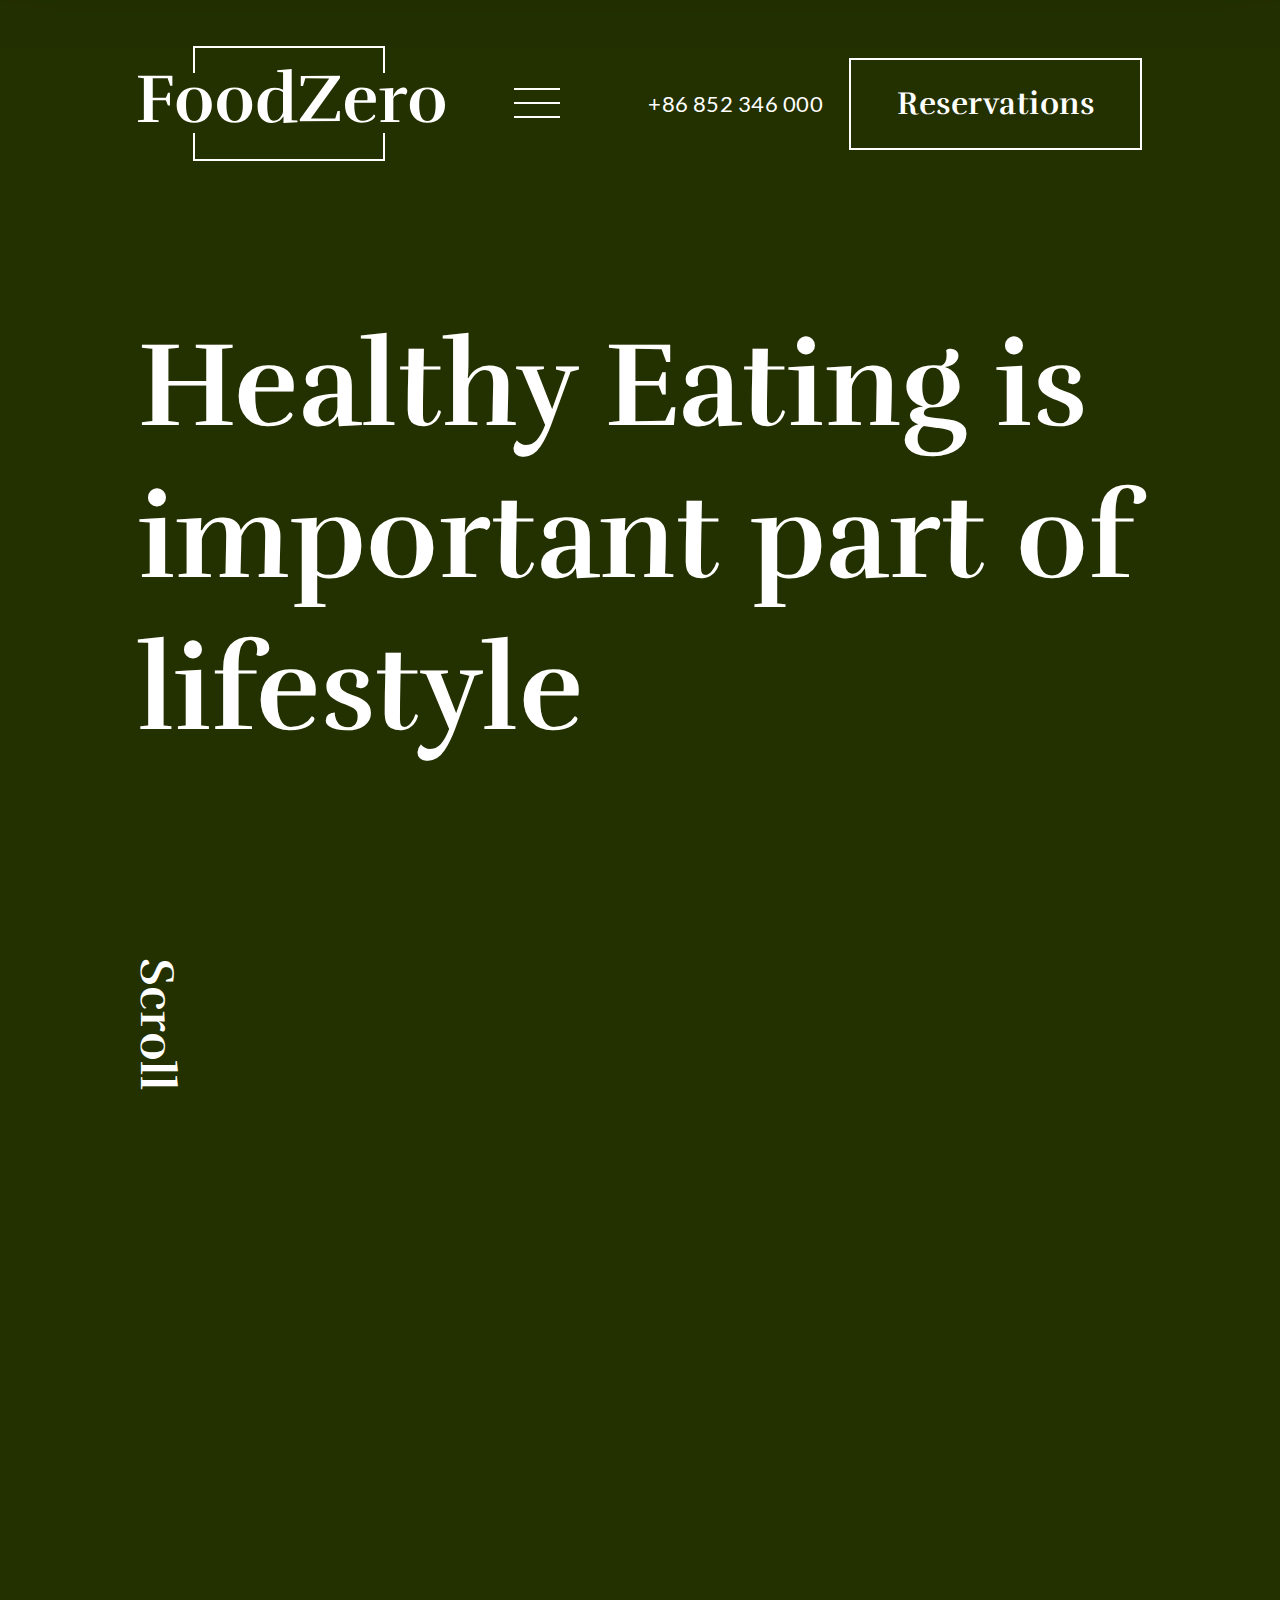
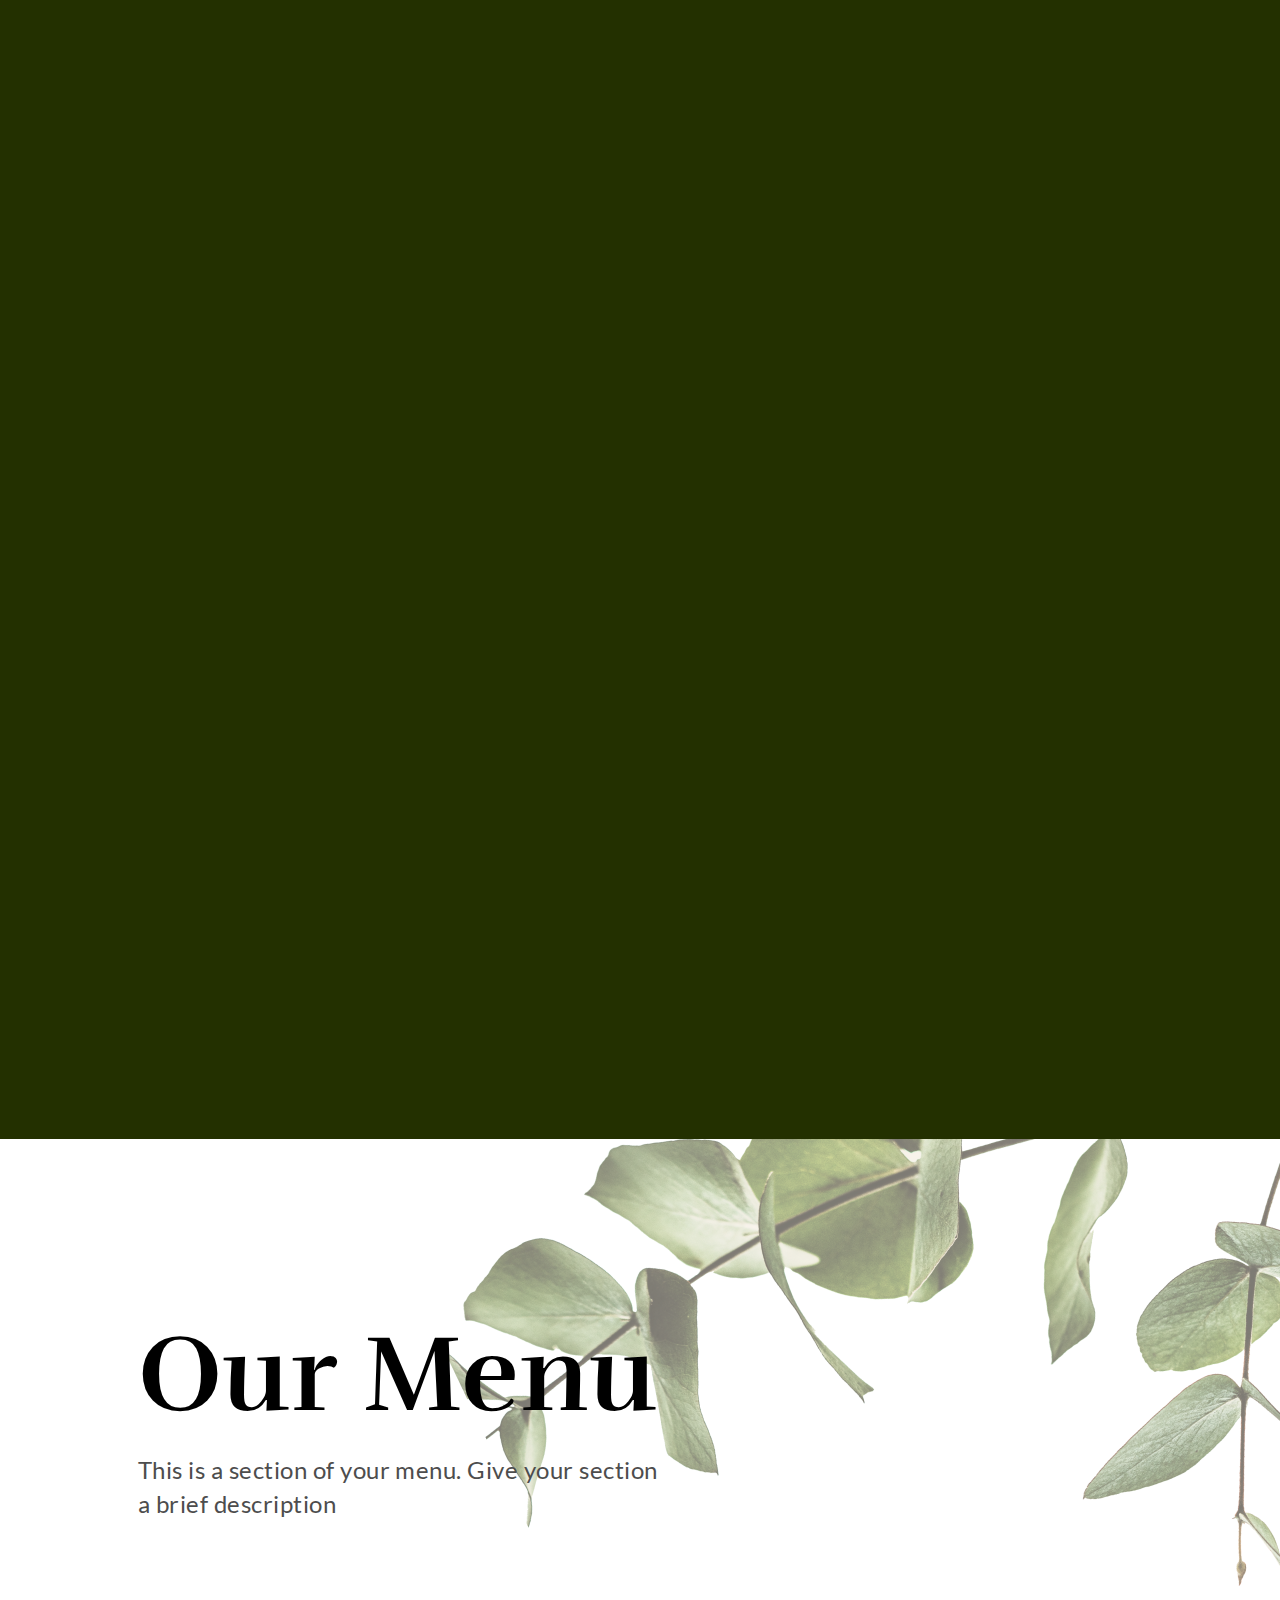
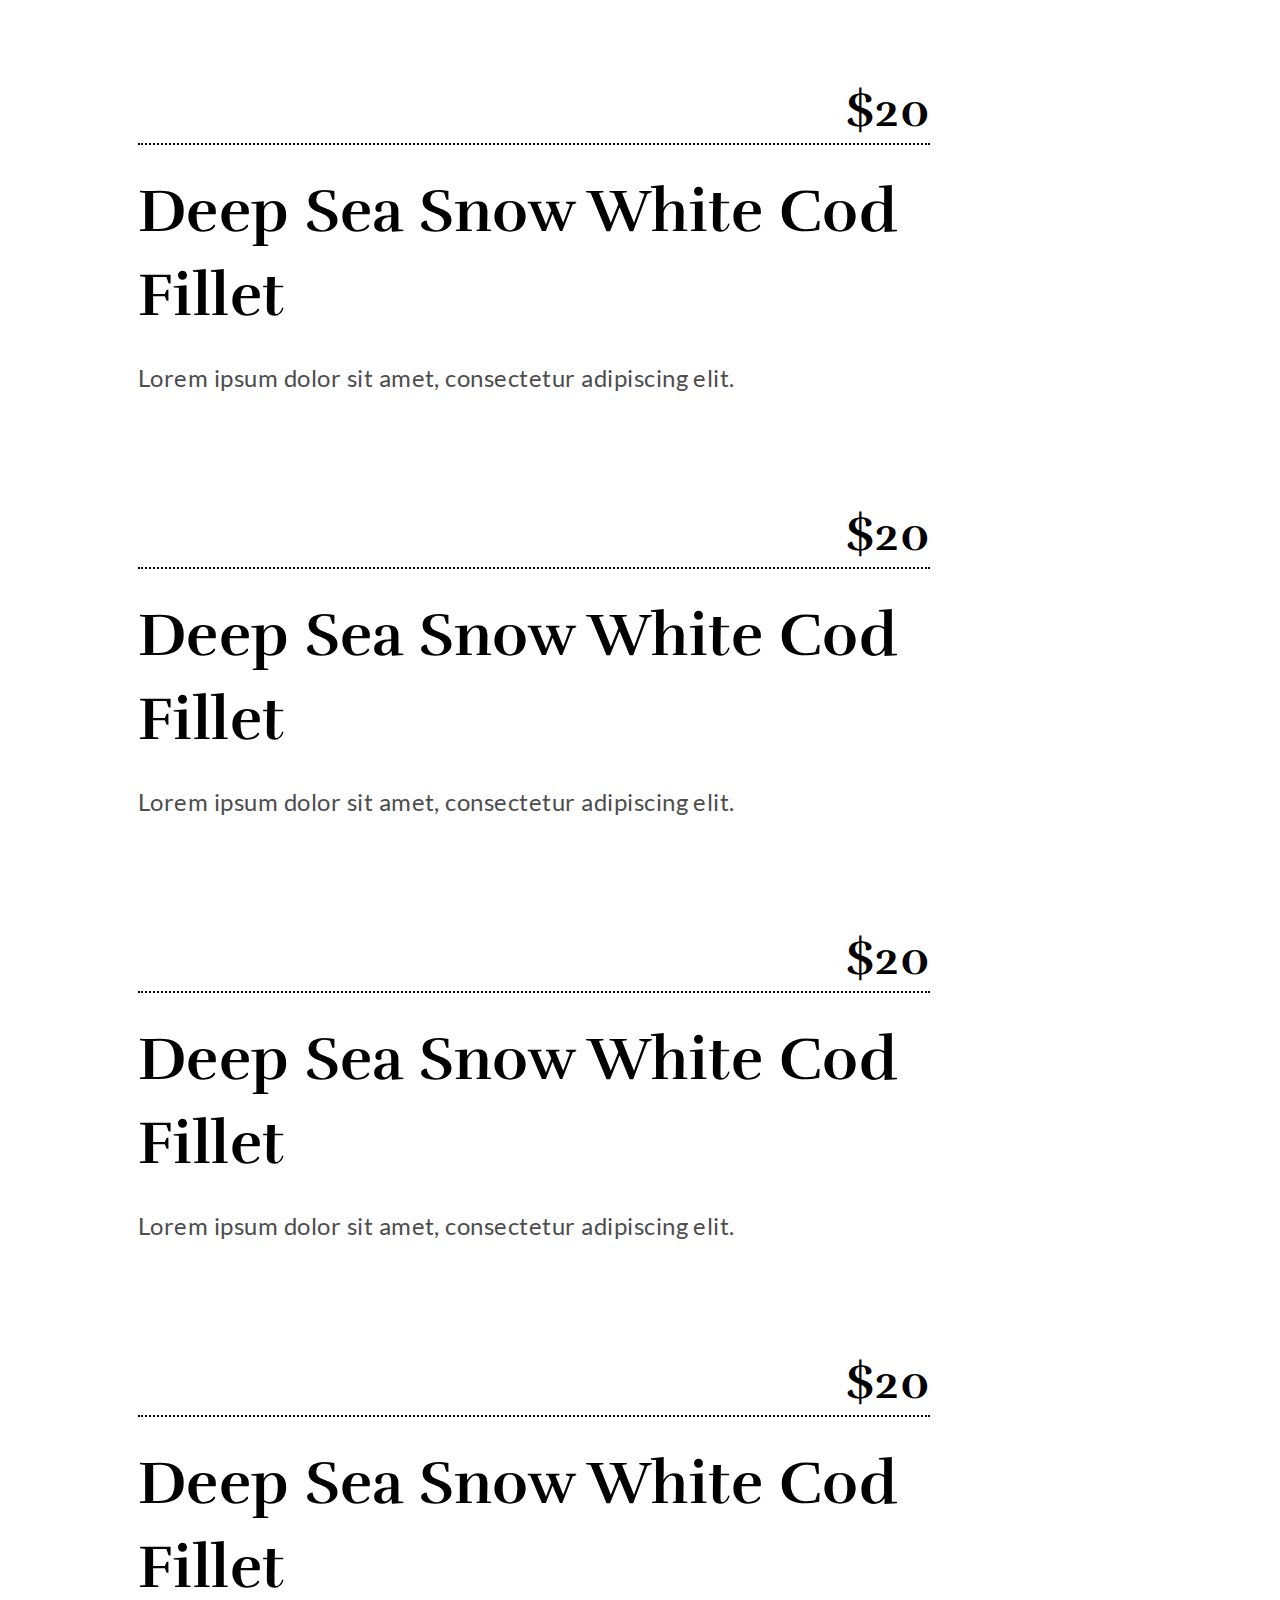
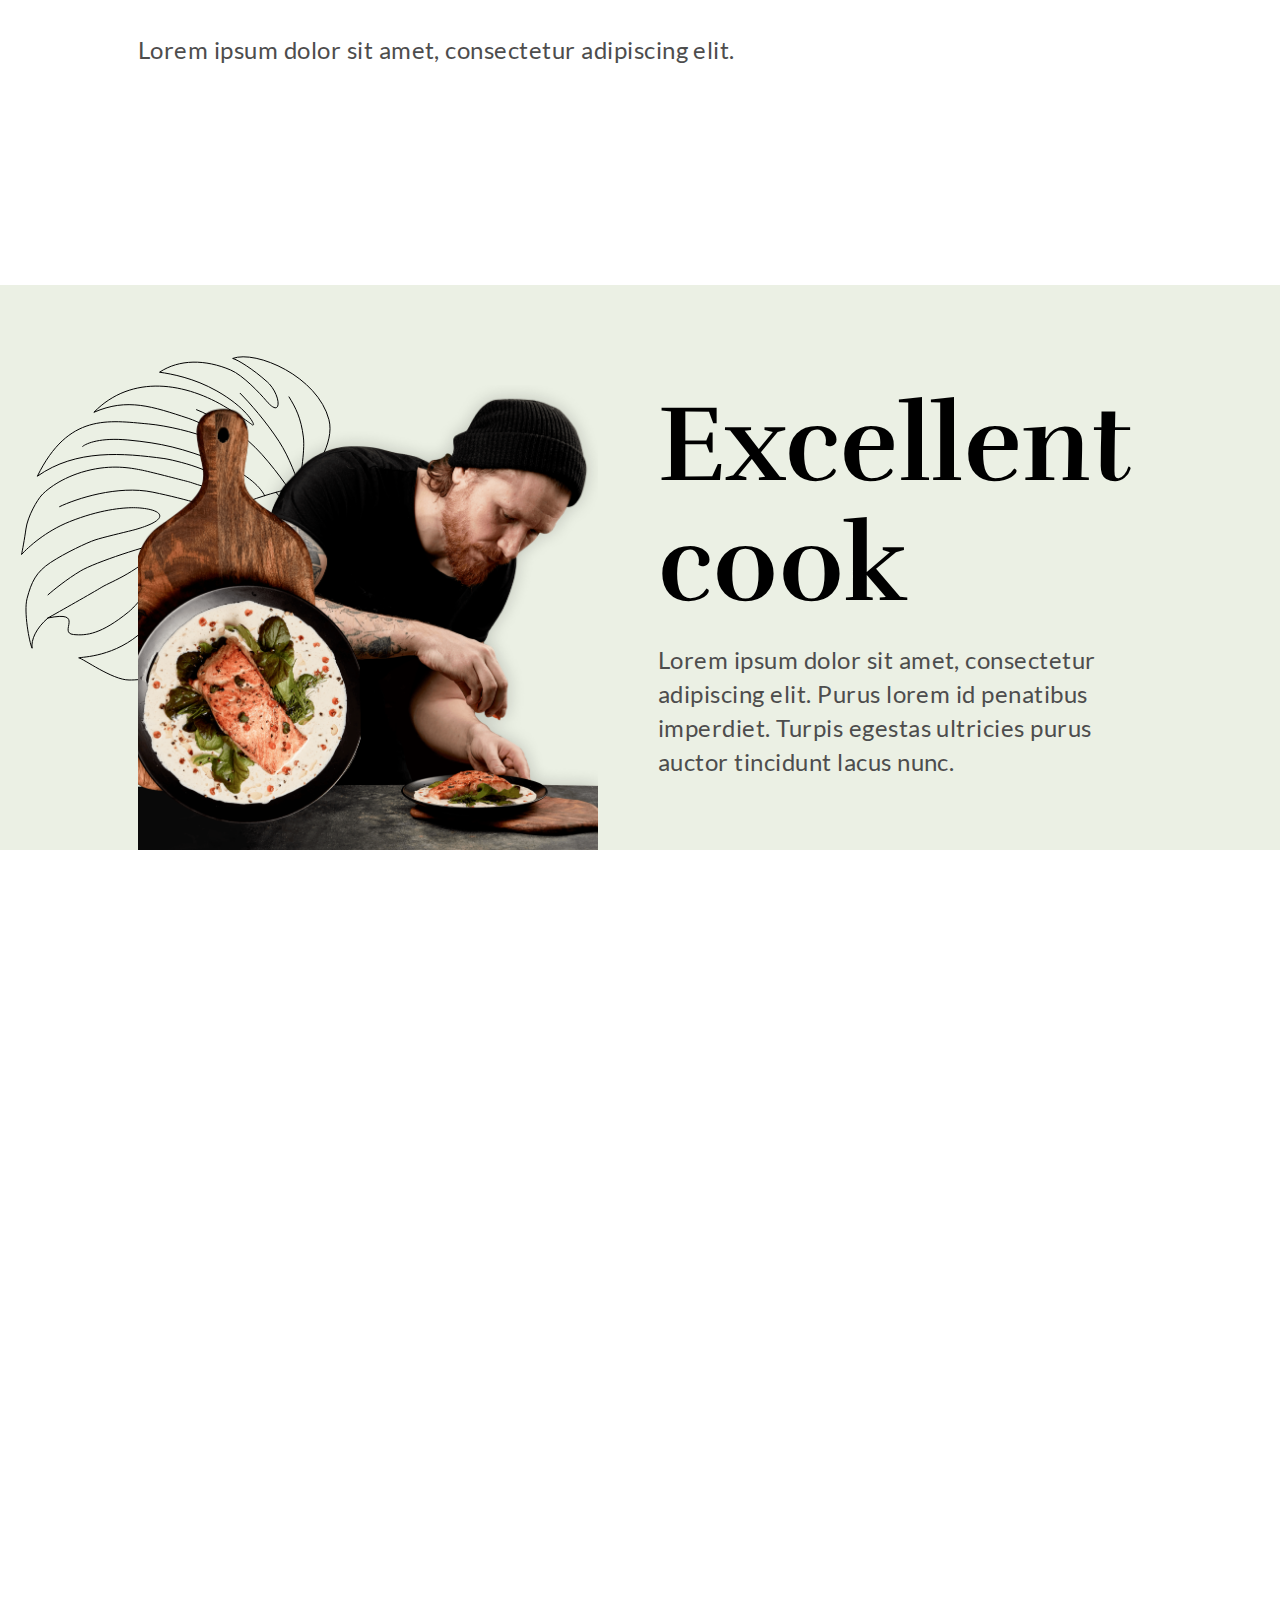
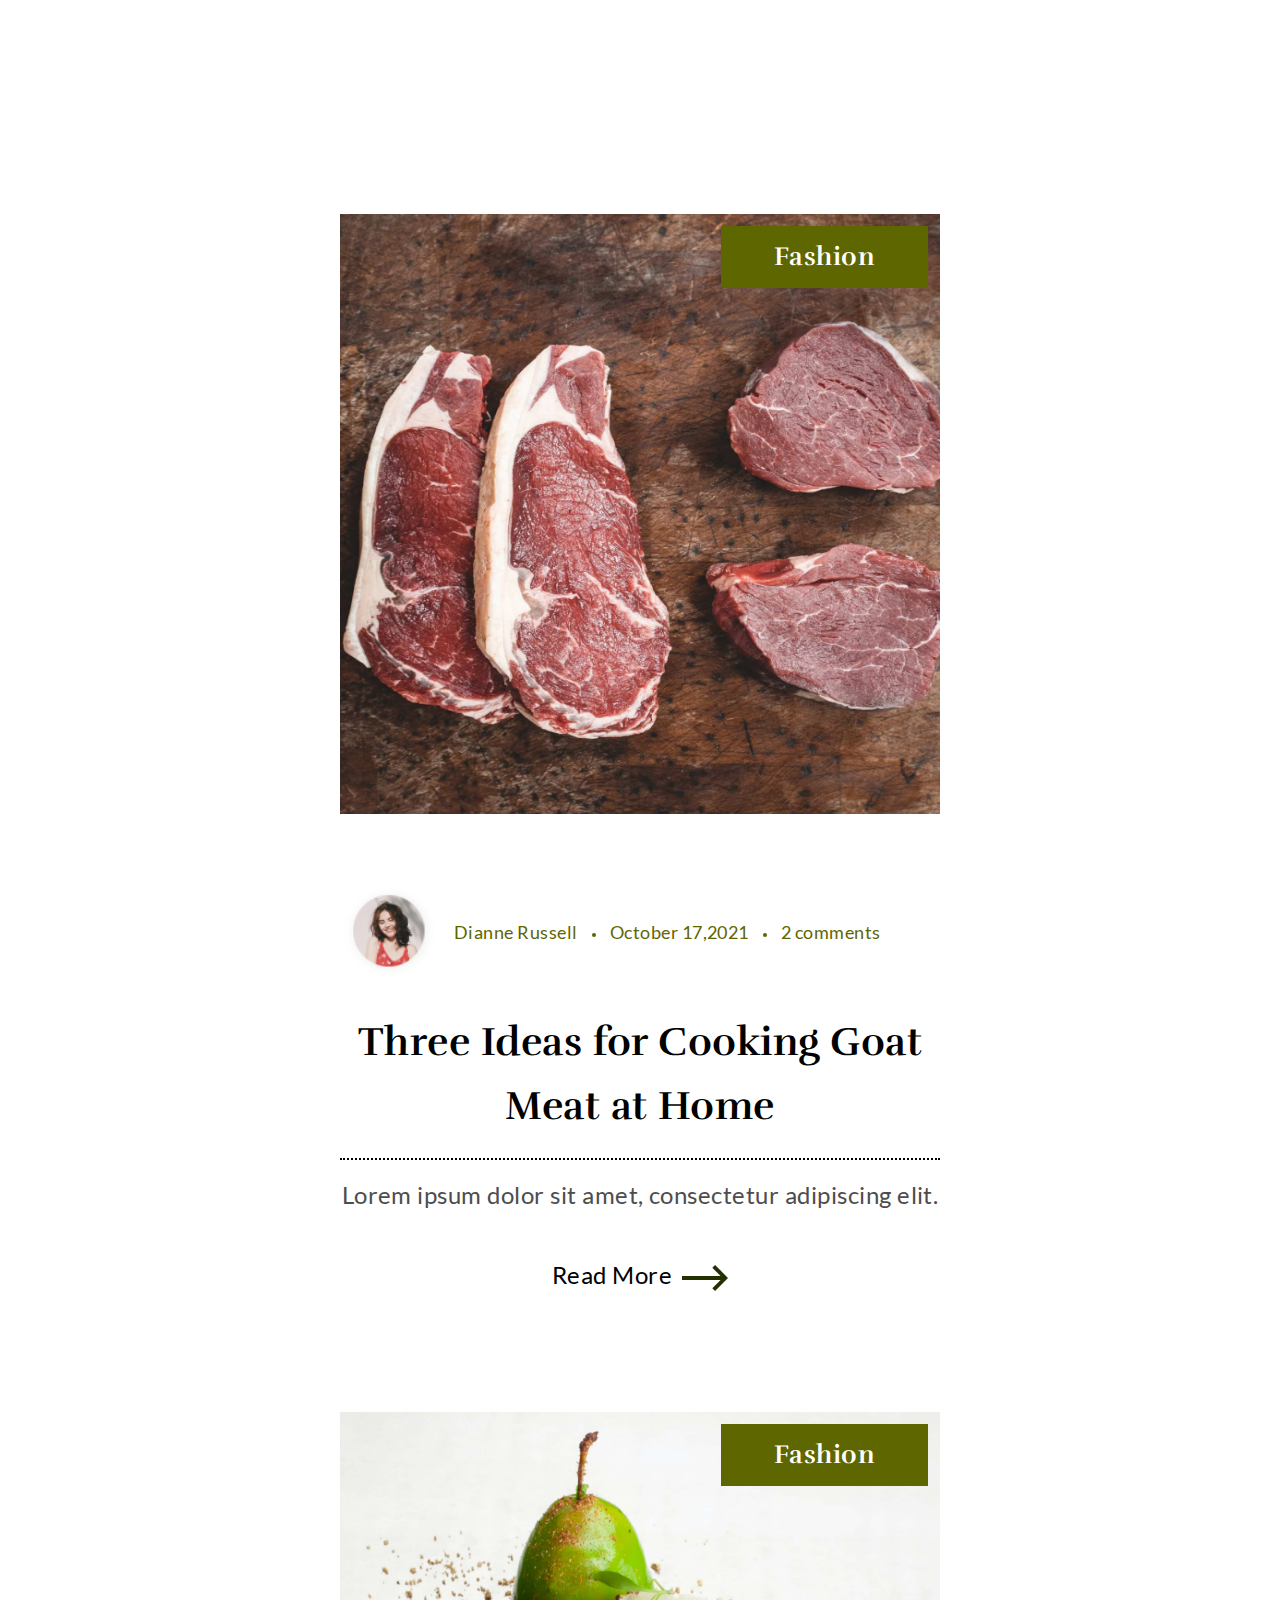
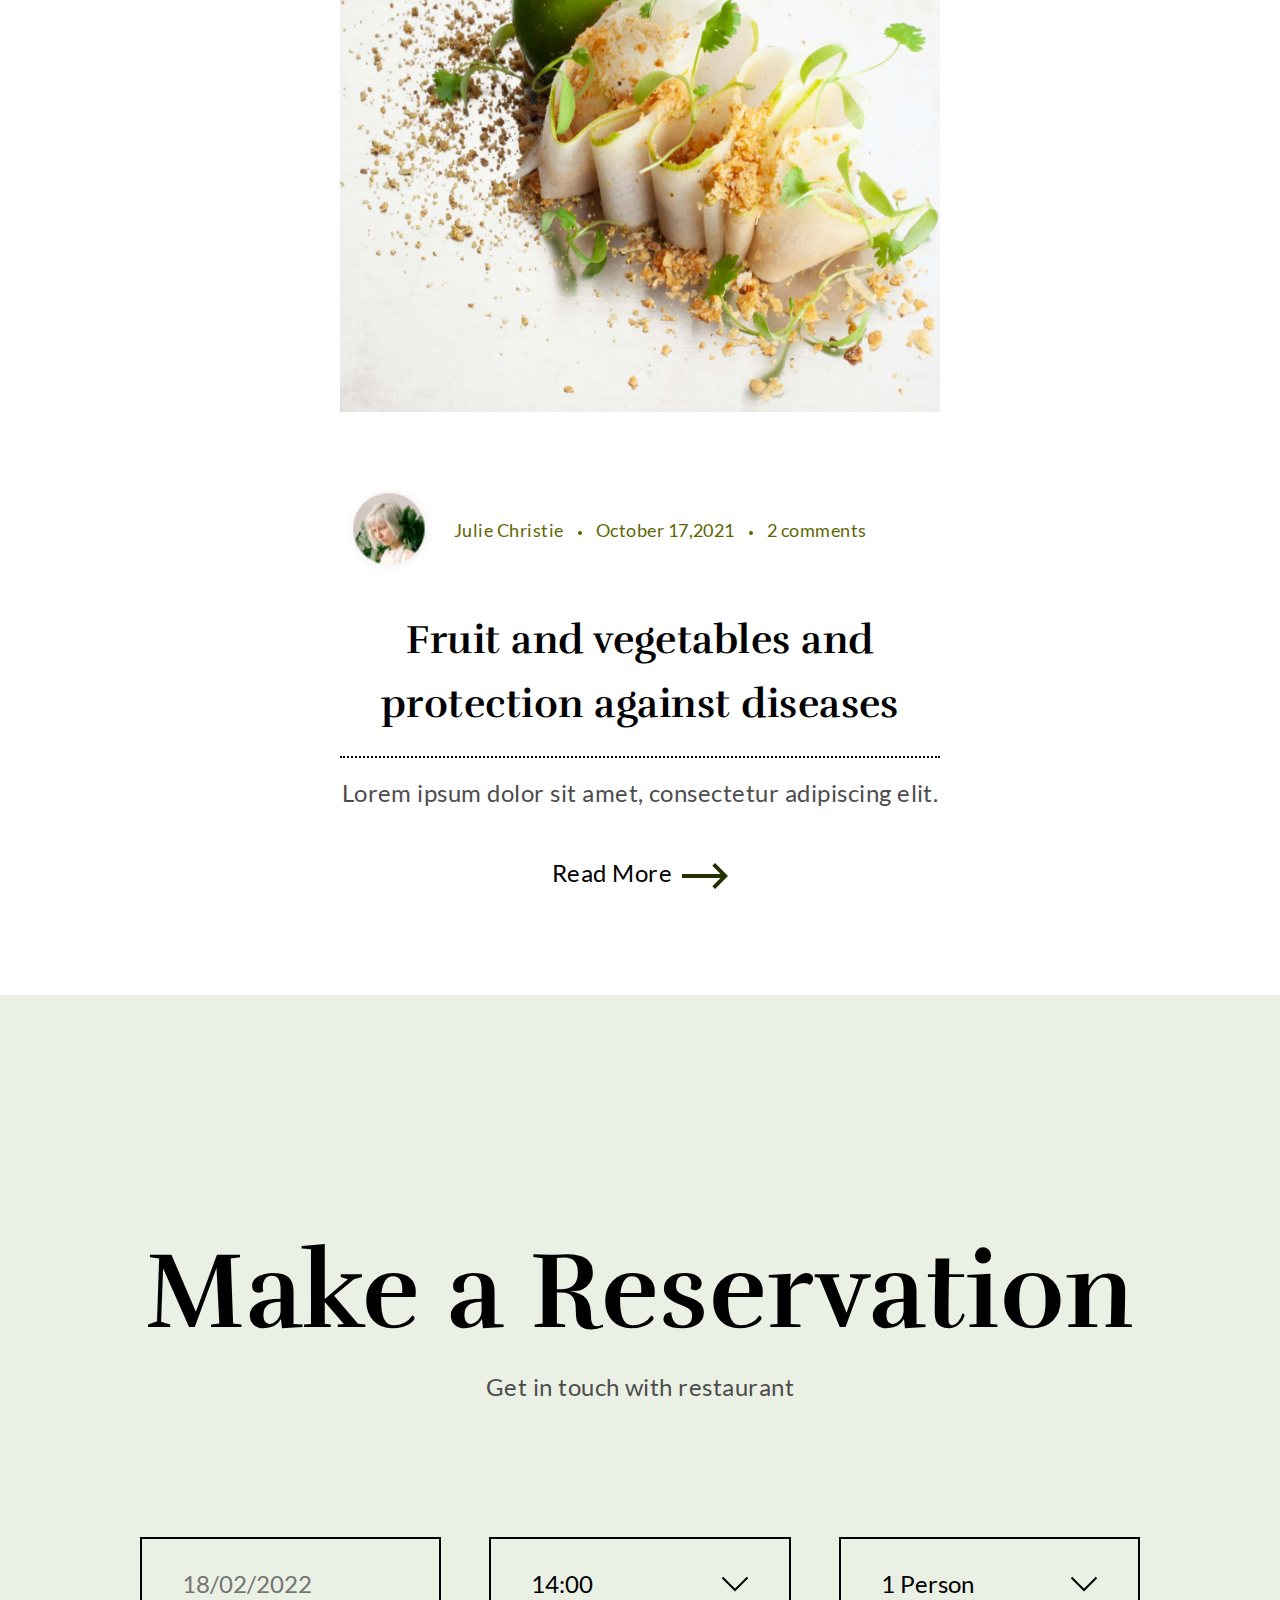
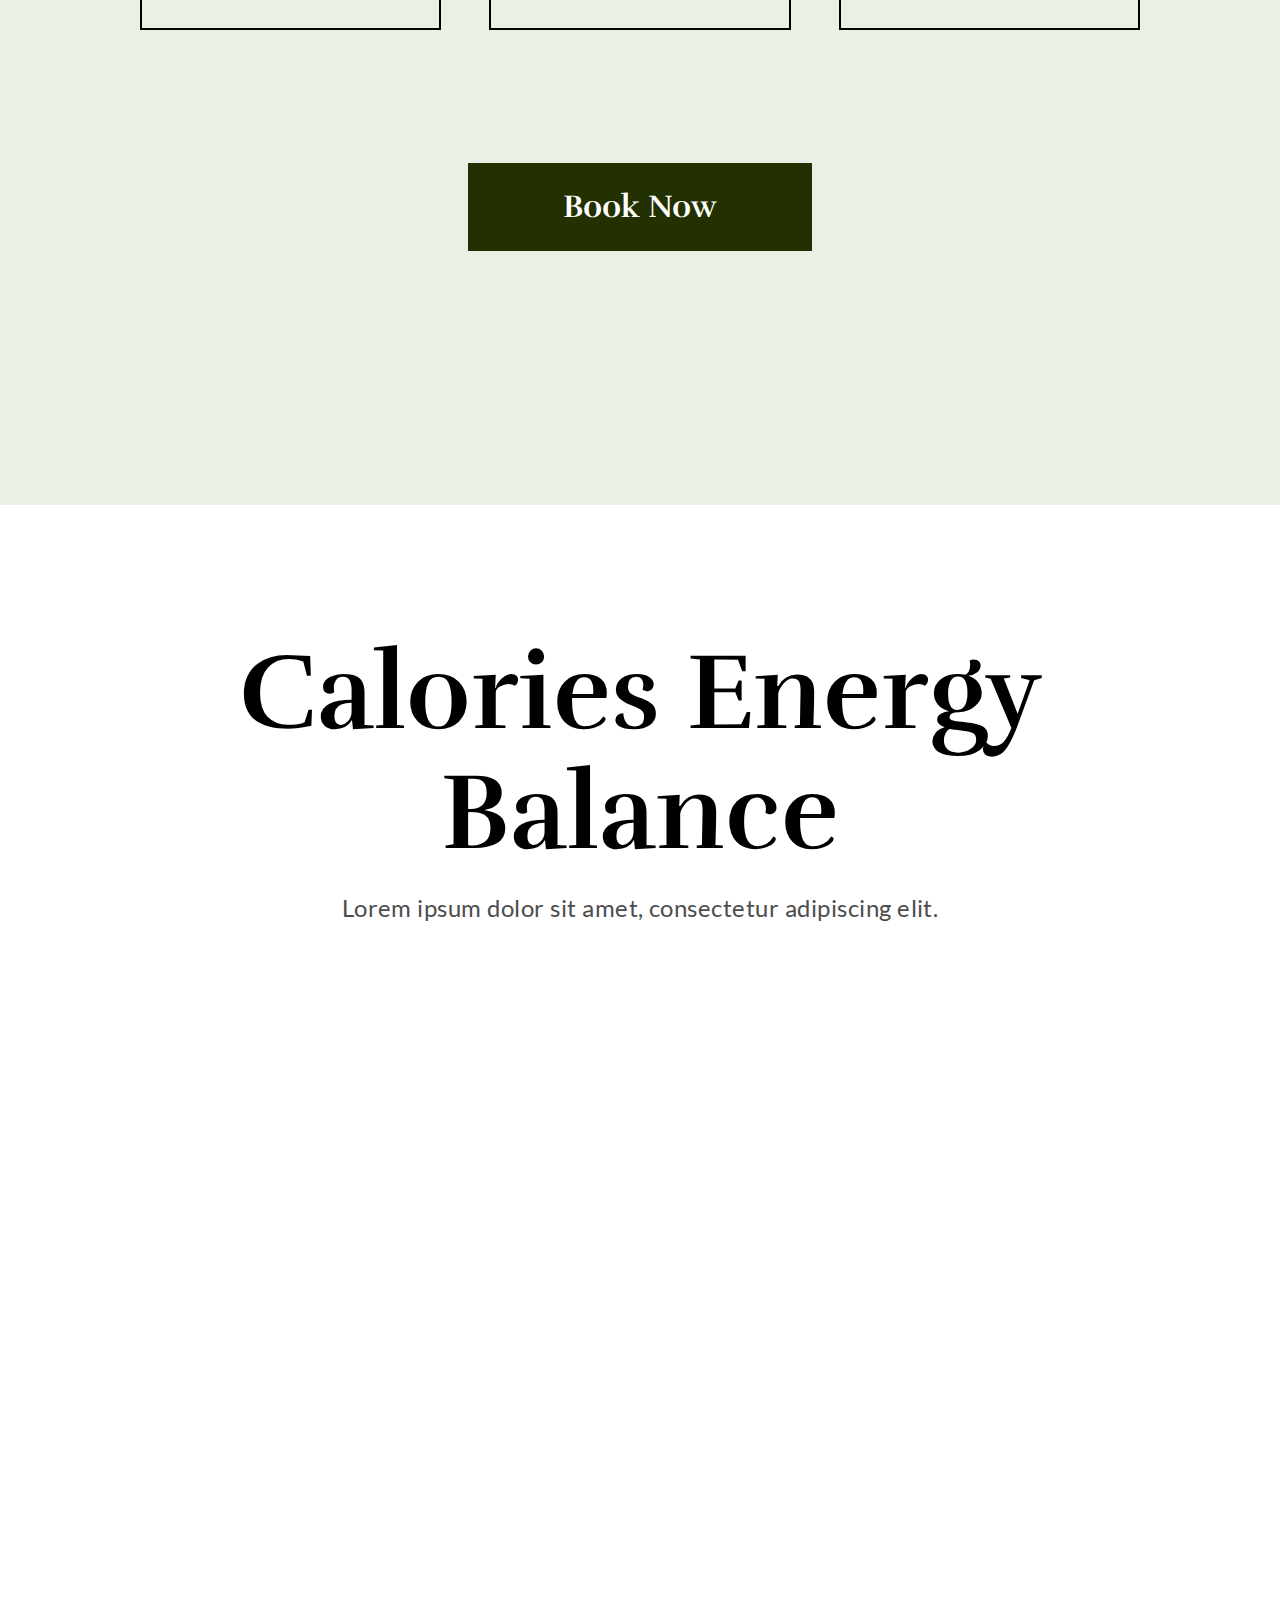
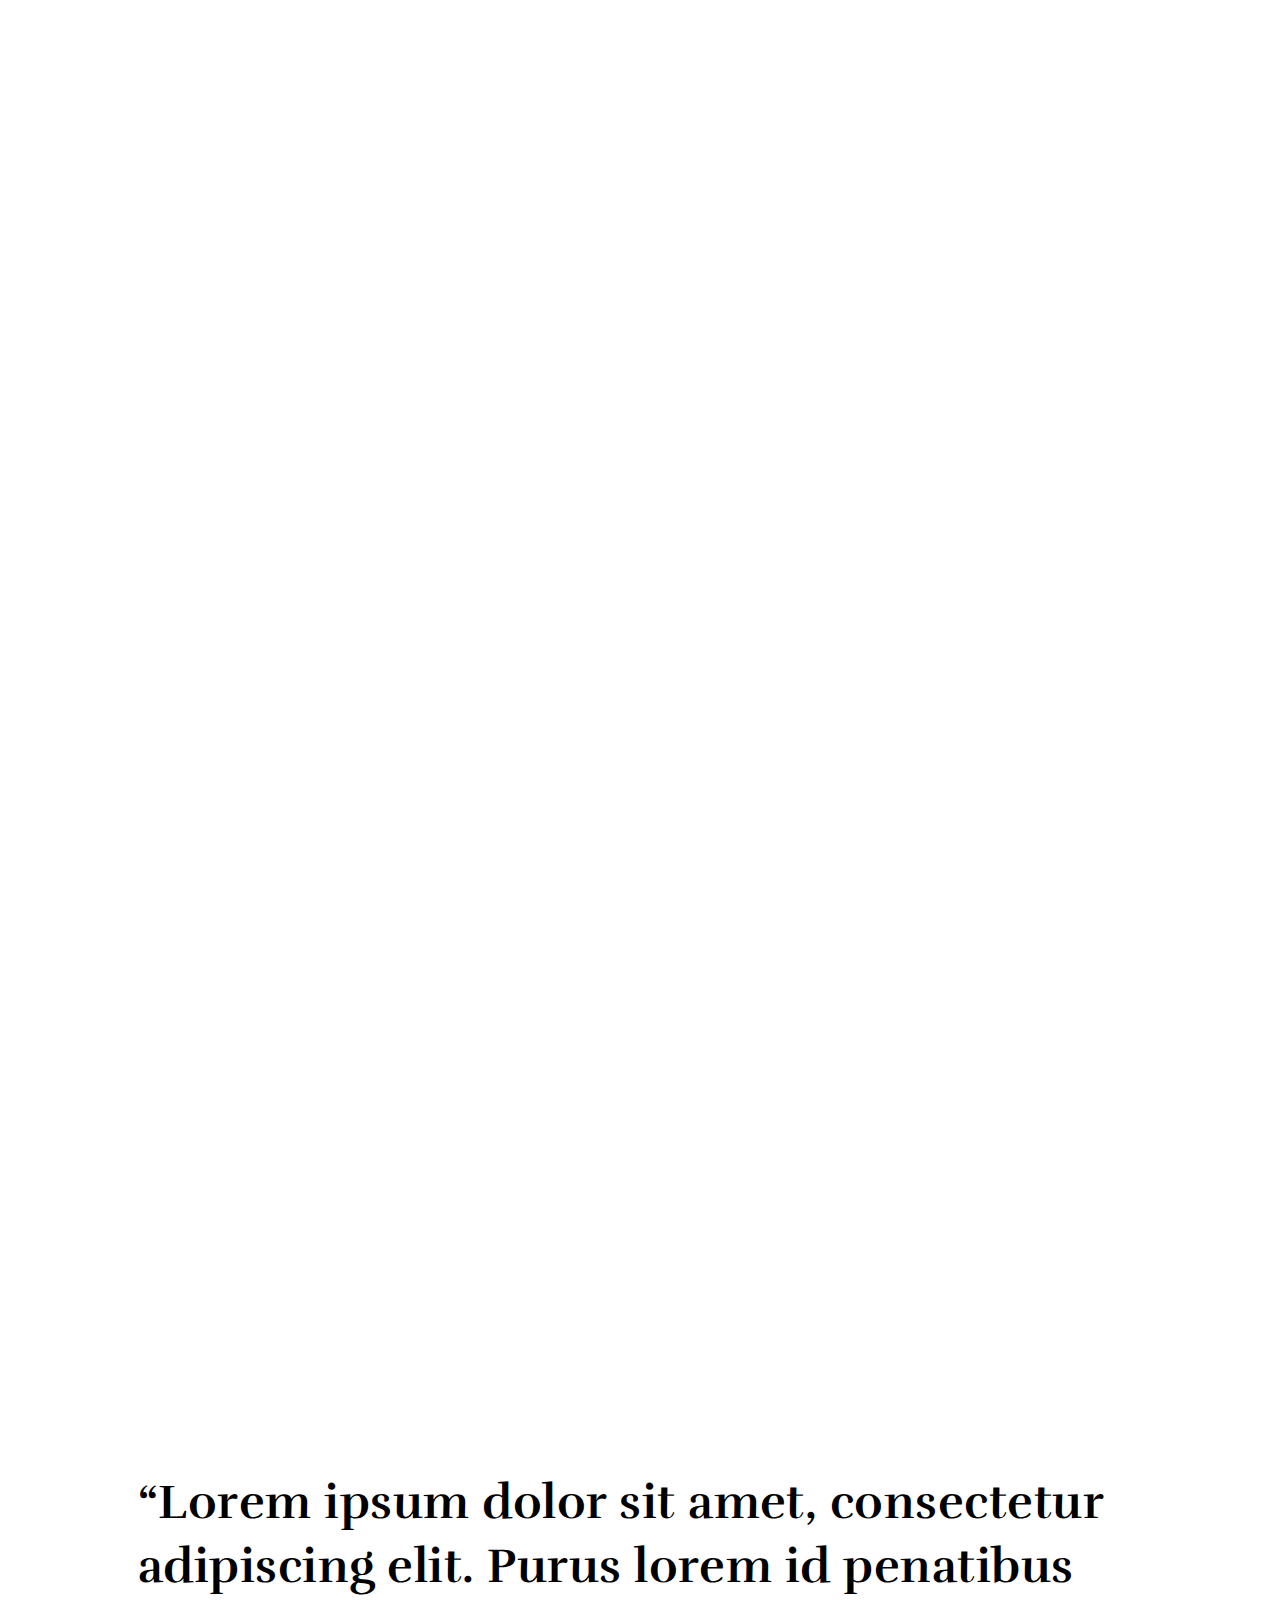
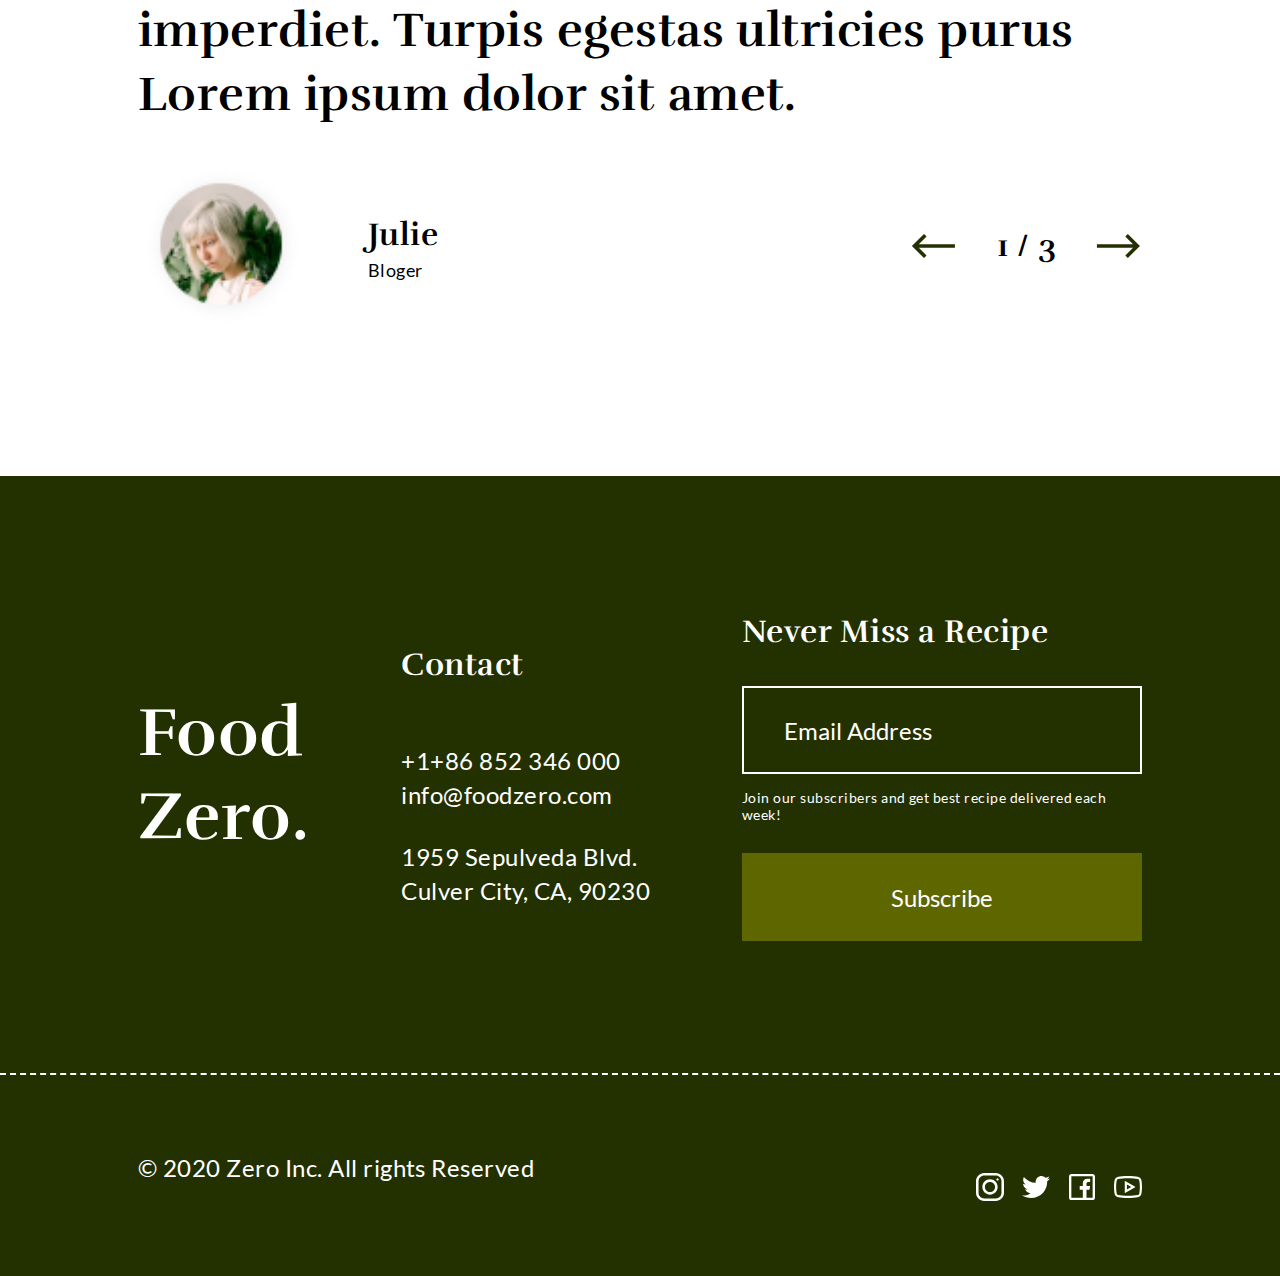
==== index.html @ f31993aa "Add files via upload" ====
<!DOCTYPE html>
<html lang="ru">
  <head>
    <meta charset="utf-8">
    <meta name="language" content="English">
    <meta name="viewport" content="width=device-width, initial-scale=1.0">
    <link rel="stylesheet" href="css/style.css">
    <link rel="stylesheet" href="css/fonts.css">
    <link rel="stylesheet" href="css/my-normalize.css">
    <link rel="stylesheet" href="css/adaptive.css">
    <meta name="description" content="FoodZero - fancy restaurant, serving food made by top-chiefs. Healthy food - healthy lifestyle.">
    <meta name="creator" content="Valeriy Makarov">
    <link rel="icon" href="icon.jpg">
    <title>FoodZero</title>
  </head>
  <body>
    <header class="page-header">
      <div class="header__block">
        <div class="container">
          <div class="header__controls">
            <a class="header__logo" href="index.html">
              <span class="visually-hidden">FoodZero logo</span>
            </a>
            <a class="header__burger">
              <span class="visually-hidden">Open website navigation</span>
            </a>
          </div>
          <div class="header__reserve">
            <a class="header__phone" href="tel:+86852346000">+86 852 346 000</a>
            <a class="header__phone-logo" href="tel:+86852346000"></a>
            <a class="header__reservation" href="contact.html#make-reservation">Reservations</a>
          </div>
        </div>
        <div class="header__menu">
          <span class="header__close"></span>
          <div class="container">
            <nav class="header__navigation">
              <ul class="header__list">
                <li class="header__item">
                  <a href="index.html">Home</a>
                </li>
                <li class="header__item">
                  <a href="menu.html#menu-paper">Menu</a>
                </li>
                <li class="header__item">
                  <a href="blogs.html">Blogs</a>
                </li>
                <li class="header__item">
                  <a href="about.html">About</a>
                </li>
                <li class="header__item">
                  <a href="contact.html">Contacts</a>
                </li>
              </ul>
            </nav>
            <section class="header__contacts">
              <h3 class="header__title">Contact</h3>
              <a class="header__contact-phone" href="tel:+1+86852346000">+1+86 852 346 000</a>
              <a class="header__contact-email" href="mailto:info@foodzero.com">info@foodzero.com</a>
              <a class="header__contact-address" href="https://goo.gl/maps/n8Y7d1azujjerAZP7">1959 Sepulveda Blvd.<br>Culver City, CA, 90230</a>
              <ul class="socials">
                <li class="social__item">
                  <a class="social__link social_instagram" href="" target="_blank"></a>
                  <span class="visually-hidden">Our instagram page</span>
                </li>
                <li class="social__item">
                  <a class="social__link social_twitter" href="" target="_blank"></a>
                  <span class="visually-hidden">Our twitter page</span>
                </li>
                <li class="social__item">
                  <a class="social__link social_facebook" href="" target="_blank"></a>
                  <span class="visually-hidden">Our facebook page</span>
                </li>
                <li class="social__item">
                  <a class="social__link social_youtube" href="" target="_blank"></a>
                  <span class="visually-hidden">Our youtube channel</span>
                </li>
              </ul>
            </section>
          </div>
        </div>
      </div>
    </header>

    <main class="index-main">
      <section class="index-presentation">
        <div class="container">
          <h1 class="visually-hidden">FoodZero restaurant</h1>
          <div class="presentation__main">
            <span class="presentation__heading pre-animated">Healthy Eating is important part of lifestyle</span>
            <p class="presentation__text pre-animated">Lorem ipsum dolor sit amet, consectetur adipiscing elit. Neque congue arcu</p>
            <span class="presentation__scroll pre-animated">Scroll</span>

            <div class="presentation__spice spice_mustard pre-animated"></div>
            <div class="presentation__spice spice_coriander pre-animated"></div>
            <div class="presentation__spice spice_cinnamon pre-animated"></div>
          </div>
          <div class="presentation__topics">
            <div class="topic__item pre-animated">
              <img class="topic__cover" src="images/presentation/index-presentation/pasta.jpg" alt="pasta" width="792" height="560">
              <span class="topic__title">Start to plan your diet today</span>
              <span class="topic__subtitle">Lorem ipsum dolor sit amet, consectetur adipiscing elit. Neque congue arcu</span>
            </div>
            <div class="topic__item pre-animated">
              <span class="topic__subtitle">Lorem ipsum dolor sit amet, consectetur adipiscing elit. Neque congue arcu</span>
              <img class="topic__cover" src="images/presentation/index-presentation/pepper.jpg" alt="pasta" width="508" height="710">
            </div>
          </div>
        </div>
      </section>

      <section class="menu-preview">
        <div class="container">
          <h2 class="section__title">Our Menu</h2>
          <p class="section__subtitle">This is a section of your menu. Give your section <br> a brief description</p>

          <ul class="menu__list">
            <li class="menu__item">
              <span class="menu__price">$20</span>
              <span class="menu__meal">Deep Sea Snow White Cod Fillet</span>
              <span class="menu__description">Lorem ipsum dolor sit amet, consectetur adipiscing elit. </span>
            </li>
            <li class="menu__item">
              <span class="menu__price">$20</span>
              <span class="menu__meal">Deep Sea Snow White Cod Fillet</span>
              <span class="menu__description">Lorem ipsum dolor sit amet, consectetur adipiscing elit. </span>
            </li>
            <li class="menu__item">
              <span class="menu__price">$20</span>
              <span class="menu__meal">Deep Sea Snow White Cod Fillet</span>
              <span class="menu__description">Lorem ipsum dolor sit amet, consectetur adipiscing elit. </span>
            </li>
            <li class="menu__item">
              <span class="menu__price">$20</span>
              <span class="menu__meal">Deep Sea Snow White Cod Fillet</span>
              <span class="menu__description">Lorem ipsum dolor sit amet, consectetur adipiscing elit. </span>
            </li>
          </ul>
        </div>
      </section>

      <section class="cook-preview">
        <div class="container">
          <img class="cook-preview__image" src="images/cook-preview-bgr.png" alt="our chef" width="952" height="896">
          <div class="cook-preview__info">
            <h2 class="section__title">Excellent cook</h2>
            <p class="section__subtitle">Lorem ipsum dolor sit amet, consectetur adipiscing elit. Purus lorem id penatibus imperdiet. Turpis egestas ultricies purus auctor tincidunt lacus nunc.</p>
          </div>
          <div class="decorative-bgr pre-animated decorative_leaf-1"></div>
          <div class="decorative-bgr pre-animated decorative_leaf-2"></div>
        </div>
      </section>

      <section class="advantages">
        <div class="container">
          <h2 class="visually-hidden">Our Advantages</h2>
          <ul class="advantages__list">
            <li class="advatages__item pre-animated">
              <div class="advantages__image advantages_fish"></div>
              <span class="advantage__title">Premium Quality</span>
              <span class="advantages__subtitle">Lorem ipsum dolor sit amet, consectetur adipiscing elit. Neque congue arcu</span>
            </li>
            <li class="advatages__item pre-animated">
              <div class="advantages__image advantages_carrot"></div>
              <span class="advantage__title">Seasonal Vegetables</span>
              <span class="advantages__subtitle">Lorem ipsum dolor sit amet, consectetur adipiscing elit. Neque congue arcu</span>
            </li>
            <li class="advatages__item pre-animated">
              <div class="advantages__image advantages_lemon"></div>
              <span class="advantage__title">Fresh Fruit</span>
              <span class="advantages__subtitle">Lorem ipsum dolor sit amet, consectetur adipiscing elit. Neque congue arcu</span>
            </li>
          </ul>
        </div>
      </section>

      <section class="blog-preview">
        <div class="container">
          <h2 class="visually-hidden">Our Blogs</h2>
          <ul class="blogs__list">
            <li class="blogs__article">
              <a class="blogs__link" href="article-1.html">
                <span class="article__tag">Fashion</span>
                <img class="article__cover" src="images/blog-covers/article-meat.jpg" alt="peach fruit dessert: cover of the article about meat" width="792" height="792">
              </a>
              <div class="article__author">
                <img class="author__image" src="images/blog-authors/dianne.png" alt="author: julie christie" width="100" height="100">
                <span class="author__name">Dianne Russell</span>
                <span class="article__date">October 17,2021</span>
                <span class="article__comments">2 comments</span>
              </div>
              <a class="article__title" href="article-1.html">Three Ideas for Cooking Goat Meat at Home</a>
              <p class="article__subtitle">Lorem ipsum dolor sit amet, consectetur adipiscing elit.</p>
              <a class="article__link" href="article-1.html">Read More</a>
            </li>

            <li class="blogs__article">
              <a class="blogs__link" href="blogs.html">
                <span class="article__tag">Fashion</span>
                <img class="article__cover" src="images/blog-covers/article-fruit.jpg" alt="peach fruit dessert: cover of the article about fruits" width="792" height="792">
              </a>
              <div class="article__author">
                <img src="images/blog-authors/julie.png" alt="author: julie christie" class="author__image" width="60" height="60">
                <span class="author__name">Julie Christie</span>
                <span class="article__date">October 17,2021</span>
                <span class="article__comments">2 comments</span>
              </div>
              <a class="article__title" href="blogs.html">Fruit and vegetables and protection against diseases</a>
              <p class="article__subtitle">Lorem ipsum dolor sit amet, consectetur adipiscing elit.</p>
              <a class="article__link" href="blogs.html">Read More</a>
            </li>
          </ul>
        </div>
      </section>

      <iframe name="stayhere" style="display: none"></iframe>
      <section class="index-form">
        <div class="container">
          <h2 class="section__title">Make a Reservation</h2>
          <p class="section__subtitle">Get in touch with restaurant</p>

          <form class="index-form__form" action="" method="post" target="stayhere">
            <div class="form__wrapper">
              <input class="index-form__input" type="text" placeholder="18/02/2022">
              <select class="index-form__input">
                <option value="14">14:00</option>
                <option value="15">15:00</option>
                <option value="16">16:00</option>
                <option value="17">17:00</option>
                <option value="18">18:00</option>
                <option value="19">19:00</option>
                <option value="20">20:00</option>
                <option value="21">21:00</option>
                <option value="22">22:00</option>
                <option value="23">23:00</option>
              </select>
              <select class="index-form__input">
                <option value="1">1 Person</option>
                <option value="2">2 Person</option>
                <option value="3">3 Person</option>
                <option value="4">4 Person</option>
              </select>
            </div>
            <input class="index-form__submit" type="submit" value="Book Now">
          </form>
        </div>
      </section>

      <section class="calories">
        <div class="container">
          <h2 class="section__title">Calories Energy <br> Balance</h2>
          <p class="section__subtitle">Lorem ipsum dolor sit amet, consectetur adipiscing elit.</p>
          <ul class="calories__list">
            <li class="calories__item pre-animated calories_starters">
              <a class="calories__title">Starters</a>
            </li>
            <li class="calories__item pre-animated calories_mains">
              <a class="calories__title">Mains</a>
            </li>
            <li class="calories__item pre-animated calories_soups">
              <a class="calories__title">Soups</a>
            </li>
          </ul>
        </div>
      </section>

      <section class="quotes-slider">
        <div class="container">
          <ul class="quotes__slides">
            <li class="quote">“Lorem ipsum dolor sit amet, consectetur adipiscing elit. Purus lorem id penatibus imperdiet. Turpis egestas ultricies purus  Lorem ipsum dolor sit amet.</li>
            <li class="quote">“Lorem ipsum dolor sit amet, consectetur</li>
            <li class="quote">“Lorem ipsum dolor sit amet, Purus lorem id penatibus imperdiet. Turpis egestas ultricies purus  Lorem ipsum dolor sit amet.</li>
          </ul>
          <div class="quotes__description">
            <ul class="quotes__authors">
              <li class="slider-author">
                <img class="slider-author__image" src="images/blog-authors/julie.png" alt="quote author: julie" width="170" height="170">
                <div class="slider-author__about">
                  <span class="slider-author__name">Julie</span>
                  <span class="slider-author__job">Bloger</span>
                </div>
              </li>
              <li class="slider-author">
                <img class="slider-author__image" src="images/blog-authors/dianne.png" alt="quote author: dianne" width="170" height="170">
                <div class="slider-author__about">
                  <span class="slider-author__name">Dianne</span>
                  <span class="slider-author__job">Bloger</span>
                </div>
              </li>
              <li class="slider-author">
                <img class="slider-author__image" src="images/blog-authors/leslie.png" alt="quote author: leslie" width="170" height="170">
                <div class="slider-author__about">
                  <span class="slider-author__name">Leslie</span>
                  <span class="slider-author__job">Bloger</span>
                </div>
              </li>
            </ul>

            <div class="slider__counter">
              <button class="slider__prev"></button>
              <span class="slider__current">1</span>
              <span class="slider__slash">/</span>
              <span class="slider__all">3</span>
              <button class="slider__next"></button>
            </div>
          </div>
        </div>
      </section>
    </main>

    <footer class="page-footer">
      <div class="footer__info">
        <div class="container">
          <a href="index.html">
            <h3 class="footer__logo">Food <br> Zero.</h3>
          </a>
          <section class="footer__contacts">
            <h3 class="footer__title">Contact</h3>
            <a class="footer__contact-phone" href="tel:+1+86852346000">+1+86 852 346 000</a>
            <a class="footer__contact-email" href="mailto:info@foodzero.com">info@foodzero.com</a>
            <a class="footer__contact-address" href="https://goo.gl/maps/n8Y7d1azujjerAZP7">1959 Sepulveda Blvd.<br>Culver City, CA, 90230</a>
          </section>
          <section class="footer__subscribe">
            <h3 class="footer__title">Never Miss a Recipe</h3>
            <form class="footer__form" action="" method="post">
              <label class="footer__label">
                <input class="input input_white" type="email" placeholder="Email Address">
                Join our subscribers and get best recipe delivered each week!
              </label>
              <input class="footer__button" type="submit" value="Subscribe">
            </form>
          </section>
        </div>
      </div>
      <div class="footer__copyright">
        <div class="container">
          <span class="copyright__text">© 2020 Zero Inc. All rights Reserved</span>
          <ul class="socials">
            <li class="social__item">
              <a class="social__link social_instagram" href="" target="_blank"></a>
              <span class="visually-hidden">Our instagram page</span>
            </li>
            <li class="social__item">
              <a class="social__link social_twitter" href="" target="_blank"></a>
              <span class="visually-hidden">Our twitter page</span>
            </li>
            <li class="social__item">
              <a class="social__link social_facebook" href="" target="_blank"></a>
              <span class="visually-hidden">Our facebook page</span>
            </li>
            <li class="social__item">
              <a class="social__link social_youtube" href="" target="_blank"></a>
              <span class="visually-hidden">Our youtube channel</span>
            </li>
          </ul>
        </div>
      </div>
    </footer>

    <script src="js/index.js"></script>
    <script src="js/menu.js"></script>
  </body>
---- css/style.css ----
:root {
	--white: rgba(255, 255, 255, 1);
	--light-gray: rgba(176, 176, 176, 1);
	--gray: rgba(77, 77, 77, 1);
	--black: rgba(0, 0, 0, 1);

	--yellow: #efcb00;

	--green-white: rgba(235, 240, 228, 1);
	--green-light: rgba(156, 170, 0, 1);
	--green-dark: rgba(94, 102, 0, 1);
	--green-black: rgba(35, 48, 0, 1);

	--transition: all 0.2s linear;
}


html {
	height: 100%;
	scroll-behavior: smooth;
}

body {  
	display: flex;
	flex-direction: column;
	min-height: 100%;

	font-family: Lato;
	font-weight: normal;
	font-size: 24px;
	line-height: 34px;
	letter-spacing: 0.02em;
}

main {
	height: 100%;
	flex-grow: 1;
}

main.hidden {
	transition: opacity 0.2s linear;
	opacity: 0.7;
}

.container {
	width: 100%;
	max-width: calc(1644px + 138px + 138px);

	padding: 0 138px;
	margin: 0 auto;
}

.presentation__heading {
	font-family: Rufina;
	font-size: 148px;
	font-weight: bold;
	line-height: 152px;
}


.section__title {
	font-family: Rufina;
	font-weight: bold;
	font-size: 108px;
	line-height: 120px;
}

.section__subtitle {
	margin-top: 18px;
	color: var(--gray);
}

/*------------------------------------HEADER*/

.page-header {
	position: absolute;
	top: 0;
	left: 0;
	right: 0;
	z-index: 2;

	width: 100%;

	color: var(--white);
	background-color: transparent;
}

.page-header .container {
	display: flex;
	justify-content: space-between;
	align-items: center;
}

.header__block {
	position: relative;
	top: 0;
	left: 0;
	right: 0;

	padding: 46px 0;
}

.header__controls,
.header__reserve {
	display: flex;
	align-items: center;
}

.header__logo {
	display: block;
	width: 307px;
	height: 115px;

	background-image: url("data:image/svg+xml,%3Csvg width='307' height='115' viewBox='0 0 307 115' fill='none' xmlns='http://www.w3.org/2000/svg'%3E%3Cpath fill-rule='evenodd' clip-rule='evenodd' d='M57 2H245V27H247V2V0H245H57H55V2V27H57V2ZM57 87H55V113V115H57H245H247V113V87H245V113H57V87Z' fill='white'/%3E%3Cpath d='M14.7591 54.3393V73.625L20.6224 74.2449V75.898H0V74.2449L5.86322 73.625V32.1607L0 31.403V29.8189H34.3706V39.6684H32.214L29.6531 32.3673L14.7591 32.1607V51.8597H27.9009L29.9901 46.7627H31.9445V59.574H29.9227L27.9009 54.3393H14.7591Z' fill='white'/%3E%3Cpath d='M69.104 71.6964C65.959 75.0025 61.6683 76.6556 56.2319 76.6556C50.7955 76.6556 46.5048 75.0025 43.3597 71.6964C40.2147 68.3903 38.6422 64.1888 38.6422 59.0918C38.6422 53.9949 40.2147 49.7934 43.3597 46.4872C46.5048 43.1811 50.7955 41.5281 56.2319 41.5281C61.6683 41.5281 65.959 43.1811 69.104 46.4872C72.249 49.7934 73.8215 53.9949 73.8215 59.0918C73.8215 64.1888 72.249 68.3903 69.104 71.6964ZM48.0099 59.0918C48.0099 69.699 50.7505 75.0025 56.2319 75.0025C61.7132 75.0025 64.4539 69.699 64.4539 59.0918C64.4539 53.903 63.8473 49.977 62.6343 47.3138C61.4212 44.6046 59.287 43.25 56.2319 43.25C53.1767 43.25 51.0426 44.6046 49.8295 47.3138C48.6164 49.977 48.0099 53.903 48.0099 59.0918Z' fill='white'/%3E%3Cpath d='M109.514 71.6964C106.369 75.0025 102.078 76.6556 96.6416 76.6556C91.2052 76.6556 86.9145 75.0025 83.7694 71.6964C80.6244 68.3903 79.0519 64.1888 79.0519 59.0918C79.0519 53.9949 80.6244 49.7934 83.7694 46.4872C86.9145 43.1811 91.2052 41.5281 96.6416 41.5281C102.078 41.5281 106.369 43.1811 109.514 46.4872C112.659 49.7934 114.231 53.9949 114.231 59.0918C114.231 64.1888 112.659 68.3903 109.514 71.6964ZM88.4196 59.0918C88.4196 69.699 91.1602 75.0025 96.6416 75.0025C102.123 75.0025 104.864 69.699 104.864 59.0918C104.864 53.903 104.257 49.977 103.044 47.3138C101.831 44.6046 99.6967 43.25 96.6416 43.25C93.5864 43.25 91.4523 44.6046 90.2392 47.3138C89.0261 49.977 88.4196 53.903 88.4196 59.0918Z' fill='white'/%3E%3Cpath d='M133.749 76.9311C129.66 76.9311 126.268 75.5306 123.573 72.7296C120.877 69.9286 119.529 65.7041 119.529 60.0561C119.529 54.4081 121.124 49.9541 124.314 46.6939C127.549 43.4337 131.84 41.8036 137.186 41.8036C139.972 41.8036 142.6 42.4694 145.071 43.801V26.3061L139.275 25.8929V24.1709L153.697 23V74.3138L159.426 74.5893L159.493 76.1735L145.408 77L145.543 70.801H145.138C144.015 72.7296 142.42 74.2449 140.354 75.3469C138.287 76.4031 136.085 76.9311 133.749 76.9311ZM145.004 65.2908V46.3495C143.207 44.6505 140.915 43.801 138.13 43.801C134.58 43.801 132.154 45.477 130.851 48.8291C129.773 51.7678 129.234 55.5102 129.234 60.0561C129.234 69.8367 131.368 74.727 135.636 74.727C138.152 74.727 140.331 73.625 142.173 71.4209C144.06 69.2168 145.004 67.1735 145.004 65.2908Z' fill='white'/%3E%3Cpath d='M162.783 40.0127V29.8877L202.006 29.75V31.8852L172.892 72.3852L197.221 72.523L199.58 64.9464H201.804V75.0025L161.839 75.1403V73.2117L191.223 32.5051L167.366 32.3673L165.007 40.0127H162.783Z' fill='white'/%3E%3Cpath d='M229.503 51.8597C229.503 46.2576 227.594 43.4566 223.775 43.4566C219.776 43.4566 217.35 47.0382 216.496 54.2015H229.369C229.458 53.2831 229.503 52.5025 229.503 51.8597ZM223.168 76.6556C218.361 76.6556 214.452 75.0485 211.442 71.8342C208.477 68.6199 206.994 64.3724 206.994 59.0918C206.994 53.8112 208.544 49.5638 211.644 46.3495C214.789 43.1352 218.765 41.5281 223.573 41.5281C228.38 41.5281 231.974 42.5842 234.356 44.6964C236.737 46.7627 237.928 49.6556 237.928 53.375C237.928 54.4311 237.838 55.5331 237.658 56.6811H216.294V59.0918C216.294 64.2347 216.923 68.1378 218.181 70.801C219.439 73.4184 221.326 74.727 223.842 74.727C226.403 74.727 228.717 74.199 230.784 73.1429C232.896 72.0408 234.535 70.5025 235.704 68.5281C236.692 68.8495 237.186 69.3316 237.186 69.9745C237.186 71.1225 236.13 72.4541 234.019 73.9694C232.985 74.7041 231.503 75.3469 229.571 75.898C227.684 76.4031 225.55 76.6556 223.168 76.6556Z' fill='white'/%3E%3Cpath d='M255.189 50.4133C255.953 47.9337 257.346 45.8214 259.368 44.0765C261.434 42.3316 263.299 41.4592 264.961 41.4592C266.669 41.4592 267.814 41.8954 268.398 42.7678C268.982 43.5944 269.274 44.2832 269.274 44.8342C269.274 46.7168 268.6 48.0714 267.253 48.8979C266.354 48.1632 265.006 47.7959 263.209 47.7959C261.457 47.7959 259.705 48.3699 257.952 49.5178C256.2 50.6199 255.324 51.8367 255.324 53.1684V73.9005L261.389 74.3138V75.898H242.587V74.3138L247.035 73.9694V44.5587L241.576 44.2832V42.699L255.324 41.9413L254.92 50.4133H255.189Z' fill='white'/%3E%3Cpath d='M302.282 71.6964C299.137 75.0025 294.847 76.6556 289.41 76.6556C283.974 76.6556 279.683 75.0025 276.538 71.6964C273.393 68.3903 271.821 64.1888 271.821 59.0918C271.821 53.9949 273.393 49.7934 276.538 46.4872C279.683 43.1811 283.974 41.5281 289.41 41.5281C294.847 41.5281 299.137 43.1811 302.282 46.4872C305.427 49.7934 307 53.9949 307 59.0918C307 64.1888 305.427 68.3903 302.282 71.6964ZM281.188 59.0918C281.188 69.699 283.929 75.0025 289.41 75.0025C294.892 75.0025 297.632 69.699 297.632 59.0918C297.632 53.903 297.026 49.977 295.813 47.3138C294.6 44.6046 292.465 43.25 289.41 43.25C286.355 43.25 284.221 44.6046 283.008 47.3138C281.795 49.977 281.188 53.903 281.188 59.0918Z' fill='white'/%3E%3C/svg%3E%0A");
	background-position: center;
	background-repeat: no-repeat;
}

.header__burger {
	display: block;
	width: 94px;
	height: 71px;

	margin-left: 45px;

	background-image: url("data:image/svg+xml,%3Csvg width='94' height='71' viewBox='0 0 94 71' fill='none' xmlns='http://www.w3.org/2000/svg'%3E%3Cline x1='24' y1='21' x2='70' y2='21' stroke='white' stroke-width='2'/%3E%3Cline x1='24' y1='35' x2='70' y2='35' stroke='white' stroke-width='2'/%3E%3Cline x1='24' y1='49' x2='70' y2='49' stroke='white' stroke-width='2'/%3E%3C/svg%3E%0A");
	background-position: center;
	background-repeat: no-repeat;

	cursor: pointer;
}

.header__reservation {
	font-family: Rufina;
	font-weight: bold;
	font-size: 32px;
	line-height: 48px;

	padding: 20px 46px;
	margin-left: 26px;

	border: 2px solid var(--white);

	transition: var(--transition);
}

.header__reservation:hover {
	background-color: var(--green-dark);
}

.header__phone {
	font-size: 26px;
	line-height: 31px;
}

.header__phone:hover {
	text-decoration: underline;
}

.header__menu {
	position: absolute;
	top: calc(-85vh - 75px);

	width: 100%;
	height: 85vh;

	padding: 222px 0;

	background-image: url('../images/navigation-bgr.webp');
	background-size: cover;
	background-repeat: no-repeat;

	box-shadow: 0px 10px 75px black;;

	transition: all 0.5s ease;
}

.header__menu.active {
	top: 0;
}

.header__list {
	margin-left: 150px;
}

.header__item {
	font-family: Rufina;
	font-weight: bold;
	font-size: 66px;
	line-height: 82px;

	transition: var(--transition);
}

.header__item:not(:first-child) {
	margin-top: 38px;
}

.header__item:hover {
	color: var(--yellow);
}

.header__item::before {
	display: inline-block;

	content: "";
	width: 12px;
	height: 12px;
	vertical-align: middle;

	margin-right: 14px;

	border-radius: 50%;
	background-color: var(--white);
}

.header__contacts {
	display: flex;
	flex-direction: column;

	margin-right: 150px;
	margin-bottom: 20px;
}

.header__contacts > * {
	font-size: 18px;
	line-height: 25px;
}

.header__title {
	font-family: Rufina;
	font-weight: bold;
	font-size: 32px;
	line-height: 48px;

	border-bottom: 2px dashed var(--white);
}

.socials {
	margin-top: 38px;
}

.social__item:not(:first-child) {
	margin-left: 18px;
}

.header__contact-phone,
.header__contact-address {
	margin-top: 38px;
}

.header__contact-phone:hover {
	text-decoration: underline;
}

.header__contact-address:hover {
	text-decoration: underline;
}

.header__contact-email:hover {
	text-decoration: underline;
}

.header__close {
	position: absolute;
	top: 46px;
	left: 10%;

	display: block;

	width: 84px;
	height: 84px;

	border-radius: 50%;
	background-color: var(--white);

	background-image: url("data:image/svg+xml,%3Csvg width='84' height='63' viewBox='0 0 84 63' fill='none' xmlns='http://www.w3.org/2000/svg'%3E%3Cpath fill-rule='evenodd' clip-rule='evenodd' d='M43.5009 31.3906L57.5086 17.4815L56.0894 16.0723L42.0817 29.9814L28.074 16.0723L26.6548 17.4815L40.6625 31.3906L27.0228 44.9342L28.442 46.3434L42.0817 32.7998L55.7214 46.3435L57.1406 44.9342L43.5009 31.3906Z' fill='black'/%3E%3C/svg%3E%0A");
	background-position: center;
	background-repeat: no-repeat;

	cursor: pointer;
}

/*------------------------------------INDEX-MAIN*/

/*---presentation---*/
.index-presentation {
	position: relative;
	top: 0;
	left: 0;
	right: 0;
	z-index: 1;

	padding: 310px 0 222px;

	color: var(--white);
	background-color: var(--green-black);
}

.presentation__main {
	position: relative;

	height: 1055px;

	background-image: url("../images/presentation/index-presentation/presentation-meat.jpg");
	background-position: bottom right;
	background-repeat: no-repeat;
}

.index-presentation .presentation__heading {
	display: inline-block;
	max-width: 1067px;

	opacity: 0;
	transform: translate(0, 50px);
}

.presentation__text {
	display: block;
	max-width: 565px;
	margin-top: 50px;

	opacity: 0;
	transform: translate(0, 50px);
}

.index-presentation .presentation__heading.animated {
	opacity: 1;
	transform: translate(0, 0);
	transition: all 0.4s linear 0.2s;
}

.index-presentation .presentation__text.animated {
	opacity: 1;
	transform: translate(0, 0);
	transition: all 0.4s linear 0.5s;
}

.presentation__scroll {
	position: absolute;
	left: -260px;
	top: 824px;

	display: block;
	font-family: Rufina;
	font-weight: bold;
	font-size: 48px;
	line-height: 64px;

	margin-top: 70px;

	transform: rotate(90deg);
}

.presentation__scroll::after {
	display: inline-block;

	content: "";
	width: 406px;
	height: 2px;

	vertical-align: middle;
	margin-left: 18px;

	border-bottom: 2px dashed var(--white);

	opacity: 0;
	transform: scaleY(0.1);
	transition: all 1s linear 1s;
}

.presentation__scroll.animated::after {
	opacity: 1;
	transform: scaleY(1.0);
}

.presentation__spice {
	position: absolute;
	bottom: -40px;

	width: 255px;
	height: 240px;

	background-repeat: no-repeat;
	background-size: contain;
}

.presentation__spice.spice_mustard {
	opacity: 0;

	right: 888px;

	background-image: url('../images/presentation/index-presentation/mustard.png');
}

.spice_mustard.animated {
	animation: show 0.4s linear 0.7s forwards;
}

.presentation__spice.spice_coriander {
	opacity: 0;

	right: 589px;

	background-image: url('../images/presentation/index-presentation/coriander.png');
}

.spice_coriander.animated {
	animation: show 0.4s linear 1.1s forwards;
}

.presentation__spice.spice_cinnamon {
	opacity: 0;

	right: 285px;

	background-image: url('../images/presentation/index-presentation/cinnamon.png');
}

.spice_cinnamon.animated {
	animation: show 0.4s linear 1.5s forwards;
}

@keyframes show {
	0% {
		opacity: 0;
	}

	100% {
		opacity: 1;
	}
}

.presentation__topics {
	display: flex;
	justify-content: space-between;

	margin-top: 290px;
}

.topic__item {
	display: flex;
	flex-direction: column;
	justify-content: space-between;

	height: 862px;

	opacity: 0;
	transform: translate(0, 50px);
}

.topic__item.animated {
	opacity: 1;
	transform: translate(0, 0);
	transition: all 0.4s linear 0.2s;
}

.topic__title {
	font-family: Rufina;
	font-weight: bold;
	font-size: 68px;
	line-height: 84px;

	max-width: 508px;
}

.topic__subtitle {
	max-width: 508px;
}

/*---MENU---*/

.menu__list {
	display: flex;
	justify-content: space-between;
	align-items: center;
	flex-wrap: wrap;
}

.menu__item {
	display: flex;
	flex-direction: column;
	width: 792px;

	margin-top: 58px;
}

.menu__price {
	font-family: Rufina;
	font-weight: bold;
	font-size: 48px;
	line-height: 64px;

	text-align: right;

	border-bottom: 2px dotted var(--black);
}

.menu__meal {
	font-family: Rufina;
	font-weight: bold;
	font-size: 68px;
	line-height: 84px;

	margin-top: 24px;
}

.menu__description {
	color: var(--gray);

	margin-top: 24px;
}

/*---menu-preview---*/

.menu-preview {
	padding: 176px 0 218px;

	color: var(--black);
	background-color: var(--white);

	background-image: url('../images/menu-preview-bgr.png');
	background-position: top right;
	background-repeat: no-repeat;
}

.menu-preview .menu__list {
	margin-top: 50px;
}

.menu-preview .menu__item {
	margin-top: 108px;
}

/*---cook-preview---*/
.cook-preview {
	position: relative;
	z-index: 1;

	padding-top: 222px;
	background-color: var(--green-white);
}

.cook-preview .container {
	display: flex;
	justify-content: space-between;
}

.cook-preview__info {
	margin-left: 60px;
}

.decorative-bgr {
	position: absolute;
	background-repeat: no-repeat;
}

.decorative-bgr.decorative_leaf-1 {
	top: 71px;
	left: 21px;
	z-index: -1;

	width: 406px;
	height: 336px;

	background-image: url("data:image/svg+xml,%3Csvg width='406' height='336' viewBox='0 0 406 336' fill='none' xmlns='http://www.w3.org/2000/svg'%3E%3Cpath d='M278.548 131.56C292.963 117.813 313.972 86.9358 307.947 63.7024C296.769 20.6025 235.289 -6.28164 211.66 2.44446C216.661 3.75758 231.583 12.6979 246.446 26.0727C259.957 38.2301 261.871 64.4088 245.155 44.6609C239.303 37.7471 222.154 19.3344 209.665 14.016C184.373 3.24563 158.211 3.10103 138.536 16.2089C150.416 17.8931 173.045 22.0323 195.919 35.0187C224.511 51.2516 233.351 67.3811 232.457 68.7499C231.563 70.1187 232.746 68.5472 206.759 52.3892C165.331 26.6292 110.916 17.4695 72.8562 56.3252C106.313 41.5385 131.858 50.6852 167.156 62.2555C184.476 67.9327 214.084 86.0408 209.793 88.9335C205.501 91.8261 201.545 88.5914 188.048 82.5426C174.551 76.4938 145.774 69.5842 127.609 67.9722C87.5878 64.4207 47.348 57.0127 16.3592 120.229C55.1443 92.777 102.457 97.103 142.936 102.518C151.512 103.666 203.803 115.792 199.164 129.019C196.378 136.963 173.054 127.052 166.292 125.402C159.531 123.752 128.354 115.48 119.326 113.815C110.299 112.15 90.9292 108.124 65.2372 114.94C39.5453 121.755 25.3082 134.262 20.8319 138.987C16.3555 143.711 6.70911 160.03 4.92503 173.022C3.49776 183.415 1.41987 194.328 0.559294 198.485C7.1486 191.235 24.515 175.292 48.6158 165.647C78.7417 153.591 101.595 151.673 112.332 151.688C123.069 151.704 139.5 154.166 138.75 160.348C138 166.53 120.005 172.122 111.214 174.354C102.423 176.586 81.8 181.38 74.0443 183.963C66.2887 186.546 44.23 196.854 29.5896 206.494C14.9493 216.134 10.4039 225.998 6.05859 242.524C2.58234 255.745 8.33007 286.459 11.0964 292.225C9.96434 283.892 14.8843 272.351 26.931 261.99M278.548 131.56L289.342 132.263M278.548 131.56C278.506 123.558 284.231 96.2112 282.384 81.0753C280.074 62.1554 274.694 51.6414 268.028 40.9412M278.548 131.56C276.04 122.816 268.434 101.359 258.071 85.4783C245.117 65.6273 228.546 46.6685 219.135 37.2674M278.548 131.56C275.901 131.808 272.341 132.341 267.979 133.224M278.548 131.56C315.921 144.503 356.012 205.936 340.109 243.643M26.931 261.99C65.4959 254.058 36.3187 276.948 52.5473 278.535C65.6055 279.813 80.0666 278.157 107.359 256.114C123.954 242.711 150.069 198.11 154.811 210.868C160.241 225.475 145.258 252.917 122.473 274.531C94.4214 301.139 60.8089 300.939 57.6953 301.834C62.1995 302.552 91.2989 323.937 108.053 324.006C120.595 324.058 142.646 322.634 165.078 297.58C187.51 272.526 196.996 235.327 199.51 225.09C201.521 216.9 202.543 193.278 202.803 182.491C203.974 177.344 207.765 169.59 213.566 179.757C220.816 192.466 208.478 241.688 199.638 263.741C189.549 288.91 164.028 320.55 138.582 334.014C147.275 333.996 173.239 337.17 190.72 332.705C212.571 327.124 227.05 320.379 238.641 299.147C250.232 277.915 255.652 259.153 258.075 241.697C260.499 224.241 258.62 201.371 257.36 194.202C256.352 188.467 251.685 173.448 250.636 166.471C266.906 174.062 270.616 198.958 271.113 215.147C271.498 227.703 271.803 247.362 269.853 257.317C266.255 275.688 256.349 320.179 230.742 325.083C253.112 324.347 284.169 305.874 296.908 288.799C311.112 269.761 312.606 244.929 311.708 236.044C310.811 227.158 304.523 195.551 299.768 184.635C295.964 175.902 293.161 167.519 292.236 164.419C291.254 161.663 290.688 157.225 296.275 161.525C301.862 165.825 308.309 178.009 310.835 183.564C312.696 188.522 316.704 199.666 317.845 204.578C319.273 210.717 323.025 231.881 322.816 239.556C322.608 247.231 321.761 259.369 318.393 268.398C315.699 275.621 310.678 283.049 308.505 285.861C326.734 284.446 356.785 265.4 364.741 234.426C372.4 204.61 354.897 181.382 339.083 160.136C336.999 157.907 333.438 150.387 343.459 153.938C367.951 162.616 381.559 198.402 381.978 221.834C387.457 219.446 401.118 199.732 403.931 186.598C408.004 167.575 401.522 148.76 386.748 136.634M26.931 261.99C37.8352 255.877 71.4762 236.845 80.8703 231.134C90.917 225.026 116.349 217.255 146.459 185.907M289.342 132.263C299.066 126.084 309.095 121.569 317.103 118.988C325.11 116.407 340.439 116.166 358.015 120.81C367.701 123.37 378.527 129.887 386.748 136.634M289.342 132.263C304.444 134.37 376.821 142.453 385.308 171.683M289.342 132.263C308.844 129.826 350.973 125.553 363.466 127.951C375.959 130.349 384.193 134.739 386.748 136.634M255.102 136.291C260.982 143.485 273.822 162.027 278.14 178.646C283.537 199.42 291.054 234.759 289.33 258.692C287.952 277.839 282.801 289.468 280.398 292.889M255.102 136.291C259.935 134.988 264.25 133.978 267.979 133.224M255.102 136.291C251.545 137.251 247.708 138.369 243.617 139.664M227.17 145.357C230.752 150.463 237.202 169.158 234.355 203.098C230.796 245.523 224.155 265.757 215.444 285.29C208.475 300.917 201.109 311.239 198.298 314.448M227.17 145.357C233.011 143.166 238.511 141.279 243.617 139.664M227.17 145.357C219.503 148.234 211.247 151.633 202.524 155.624M185.486 163.9C180.899 166.259 176.215 168.774 171.45 171.453C162.246 176.628 153.951 181.44 146.459 185.907M185.486 163.9C186.196 172.106 182.886 193.959 174.578 222.209C163.979 258.244 159.718 263.135 145.355 286.581C136.362 301.262 124.433 307.426 118.803 309.131M185.486 163.9C191.331 160.894 197.021 158.141 202.524 155.624M267.979 133.224C258.994 119.944 237.141 90.8479 221.614 80.7067C202.204 68.0303 191.913 60.17 175.53 53.7007M243.617 139.664C241.023 133.467 228.331 118.16 198.32 106.5C160.806 91.9256 140.624 87.2064 106.812 83.9995C79.7618 81.434 65.4706 87.1579 61.7063 90.3405M202.524 155.624C193.686 152.184 167.189 143.48 131.9 136.184C96.611 128.889 55.0272 142.769 38.6464 150.621M146.459 185.907C126.982 188.692 73.6594 206.572 59.7768 214.819C45.8942 223.066 32.1589 234.262 27.0266 238.83' stroke='black' stroke-linecap='round' stroke-linejoin='round'/%3E%3C/svg%3E%0A");
}

.decorative-bgr.decorative_leaf-2 {
	position: absolute;
	right: 71px;
	bottom: 21px;
	z-index: -1;

	width: 495px;
	height: 430px;

	background-image: url("data:image/svg+xml,%3Csvg width='495' height='430' viewBox='0 0 495 430' fill='none' xmlns='http://www.w3.org/2000/svg'%3E%3Cpath d='M166.871 150.717C152.079 130.743 132.83 88.3025 145.191 61.0225C168.121 10.4157 249.439 -9.53158 276.63 6.2337C270.202 6.78218 249.95 14.5929 228.825 27.8683C209.623 39.9354 201.689 71.713 226.45 50.997C235.118 43.7442 260.128 24.7623 276.616 20.8858C310.007 13.0354 342.203 18.4345 363.599 38.7443C348.634 38.2824 319.93 38.5477 289.039 49.6379C250.426 63.5006 236.119 81.4467 236.927 83.3202C237.734 85.1937 236.615 83.0096 272.009 68.6833C328.434 45.8437 397.288 46.1819 435.798 102.066C397.816 76.7548 364.459 82.5549 318.596 89.2557C296.092 92.5436 255.829 108.495 260.489 112.966C265.148 117.438 270.702 114.304 288.586 109.744C306.469 105.185 343.322 102.824 365.999 104.714C415.96 108.879 467.013 108.349 491.636 192.677C449.804 150.658 390.712 145.891 339.791 143.92C329.002 143.503 262.128 147.265 265.012 164.516C266.744 174.876 297.533 167.663 306.197 167.076C314.862 166.489 354.956 162.965 366.41 162.842C377.863 162.72 402.536 161.899 432.67 175.755C462.805 189.611 477.642 208.023 482.139 214.785C486.635 221.548 495.016 243.668 494.44 260.021C493.98 273.103 494.208 286.963 494.38 292.257C487.824 281.939 469.871 258.636 442.296 241.641C407.828 220.397 380.139 213.167 366.935 210.896C353.731 208.626 333.005 208.151 332.61 215.912C332.214 223.672 353.147 234.383 363.479 239.001C373.811 243.619 398.144 253.91 407.129 258.739C416.113 263.568 441.036 280.944 456.981 295.916C472.926 310.889 476.412 323.984 478.231 345.229C479.687 362.225 466.073 398.761 461.443 405.261C464.611 395.257 461.022 380.019 448.42 364.713M166.871 150.717L153.451 149.281M166.871 150.717C168.628 140.889 167.418 106.046 172.917 87.831C179.789 65.062 188.645 53.2824 199.122 41.5481M166.871 150.717C171.818 140.502 185.743 115.743 201.869 98.4271C222.028 76.7824 246.442 57.0058 260.017 47.4537M166.871 150.717C170.072 151.586 174.335 153.001 179.51 155.016M166.871 150.717C118.163 158.663 55.7776 225.647 67.2916 275.396M448.42 364.713C402.697 346.74 433.69 381.101 413.399 379.594C397.072 378.381 379.645 373.262 350.789 340.343C333.244 320.328 310.644 259.925 302.094 274.6C292.304 291.402 304.876 328.335 328.282 359.764C357.098 398.458 398.466 405.377 402.103 407.141C396.412 407.064 356.077 427.153 335.464 423.667C320.033 421.056 293.225 414.606 270.987 379.021C248.749 343.435 245.015 295.679 244.107 282.557C243.381 272.059 247.159 242.8 249.139 229.482C248.797 222.903 245.789 212.562 236.49 223.826C224.866 237.906 229.543 301.052 235.71 330.05C242.749 363.144 267.381 407.485 295.796 429.462C285.112 427.587 252.515 425.955 231.974 416.739C206.298 405.219 189.935 393.84 180.211 365.266C170.486 336.691 167.822 312.468 168.563 290.49C169.304 268.512 176.49 240.796 179.568 232.25C182.03 225.413 190.969 207.944 193.745 199.59C172.124 205.453 162.255 235.271 158.193 255.069C155.043 270.424 150.478 294.53 150.753 307.184C151.261 330.537 153.955 387.349 184.393 398.836C157.048 393.163 122.802 363.832 110.779 340.122C97.3746 313.689 100.831 282.84 103.829 272.107C106.827 261.374 121.295 223.855 129.468 211.448C136.007 201.521 141.239 191.813 143.038 188.199C144.832 185.02 146.474 179.684 138.688 183.78C130.903 187.875 120.379 201.481 116.09 207.772C112.745 213.471 105.442 226.318 102.991 232.113C99.9278 239.357 90.8034 264.577 89.4232 274.057C88.0429 283.537 86.4975 298.642 88.7136 310.46C90.4864 319.915 95.075 330.118 97.1477 334.038C75.0376 328.413 42.1505 298.591 38.9716 258.813C35.9117 220.524 62.3823 195.697 86.3541 172.946C89.3919 170.65 95.3722 162.164 82.295 164.393C50.3339 169.842 25.9749 210.938 20.4649 239.658C14.2376 235.554 1.6435 208.404 0.985486 191.657C0.0324261 167.4 12.0125 145.65 32.7619 133.891M448.42 364.713C436.317 354.872 399.013 324.302 388.681 315.278C377.631 305.627 348.021 290.652 317.683 245.692M153.451 149.281C142.812 139.611 131.444 131.922 122.149 127.042C112.855 122.162 94.0596 118.598 71.4614 120.562C59.0073 121.644 44.3076 127.348 32.7619 133.891M153.451 149.281C134.434 148.652 43.7262 143.161 27.0608 177.29M153.451 149.281C129.992 142.128 79.1084 127.893 63.2373 128.178C47.3661 128.463 36.3074 132.106 32.7619 133.891M194.688 161.532C185.925 169.123 166.187 189.183 157.335 208.695C146.271 233.085 129.496 274.93 126.513 304.723C124.127 328.558 127.981 343.952 130.205 348.67M194.688 161.532C189.024 158.899 183.934 156.739 179.51 155.016M194.688 161.532C198.856 163.47 203.336 165.664 208.09 168.127M227.096 178.633C221.605 184.146 209.689 205.756 205.955 248.091C201.287 301.009 205.138 327.302 211.684 353.174C216.921 373.872 223.776 388.133 226.549 392.677M227.096 178.633C220.382 174.694 214.023 171.201 208.09 168.127M227.096 178.633C235.91 183.804 245.336 189.743 255.21 196.509M274.392 210.316C279.53 214.194 284.752 218.285 290.039 222.594C300.252 230.918 309.425 238.603 317.683 245.692M274.392 210.316C271.771 220.254 271.181 247.826 275.374 284.33C280.723 330.893 284.919 337.814 297.58 369.703C305.507 389.669 318.86 399.79 325.418 403.086M274.392 210.316C267.847 205.374 261.439 200.777 255.21 196.509M179.51 155.016C193.388 140.604 226.457 109.49 247.709 100.332C274.275 88.8845 288.603 81.4143 310.125 76.9531M208.09 168.127C212.6 161.062 231.466 144.947 270.85 137.009C320.079 127.088 345.897 125.588 388.152 128.853C421.955 131.465 438.306 141.548 442.255 146.264M255.21 196.509C266.808 194.163 301.241 189.111 346.182 187.664C391.124 186.216 439.291 212.146 457.756 225.292M317.683 245.692C341.036 253.268 402.783 286.617 418.093 299.716C433.403 312.815 447.903 329.508 453.239 336.218' stroke='black' stroke-linecap='round' stroke-linejoin='round'/%3E%3C/svg%3E%0A");
	background-repeat: no-repeat;
}

/*---advantages---*/

.advantages__list {
	display: flex;
	justify-content: space-between;

	padding: 207px 0 190px;
}

.advatages__item {
	display: flex;
	flex-direction: column;
	align-items: center;
	justify-content: center;
	text-align: center;

	width: 33.3%;

	opacity: 0;
}
.advatages__item:not(:first-child) {
	margin-left: 60px;
}

.advantages__image {
	width: 260px;
	height: 260px;

	padding: 38px;
	background-color: var(--green-white);

	border-radius: 50%;

	background-position: center;
	background-repeat: no-repeat;
}

.advatages__item:nth-child(1).animated {
	opacity: 1;
	transition: all 0.4s linear 0.3s;
}
.advatages__item:nth-child(2).animated {
	opacity: 1;
	transition: all 0.4s linear 0.5s;
}
.advatages__item:nth-child(3).animated {
	opacity: 1;
	transition: all 0.4s linear 0.7s;
}

.advantages_fish {
	background-image: url("data:image/svg+xml,%3Csvg width='184' height='184' viewBox='0 0 184 184' fill='none' xmlns='http://www.w3.org/2000/svg'%3E%3Cpath d='M60.375 31.625L63.6122 39.5312C65.6305 44.4475 68.3732 56.7353 67.7407 62.5312C59.9035 67.3612 55.0965 72.0762 51.3878 76.0093C46.8568 72.3465 37.8925 66.125 23 66.125H17.25V71.875C17.25 82.8805 21.2232 91.8218 22.6435 94.875C21.206 97.9053 17.25 106.53 17.25 117.875V123.625H23C37.7775 123.625 46.851 117.381 51.3935 113.741C58.1957 120.75 67.896 128.139 80.1435 133.688C79.603 137.258 79.1775 142.243 80.6782 148.062L81.7592 152.375H86.25C93.3455 152.375 99.4577 148.85 104.397 145.728C108.439 143.163 110.394 141.369 111.406 140.513C134.274 139.708 148.873 127.374 156.688 115.178C164.772 102.58 166.75 90.022 166.75 90.022L166.928 88.5845L166.393 87.147C166.393 87.147 153.226 50.9853 117.519 49.2315C113.723 44.6315 108.416 40.8135 100.987 37.7315C92.2012 34.0975 81.1497 31.625 69 31.625H60.375ZM77.0845 43.8438C84.341 44.6488 91.126 46.115 96.4908 48.3345C103.839 51.3705 108.957 55.7233 110.147 57.6783L111.769 60.375H115C143.727 60.375 154.06 87.5725 154.893 89.8438C154.491 91.954 152.824 99.9753 146.987 109.072C140.312 119.468 129.507 129.375 109.25 129.375H107.094L105.478 130.812C105.478 130.812 102.442 133.4 98.2905 136.022C96.1055 137.396 94.2483 137.644 92 138.54C92.23 135.913 92 132.072 92 132.072L93.2592 127.04L88.5845 125.419C74.3475 119.985 62.238 109.744 56.0625 102.603L52.1065 97.9283L47.794 102.241C47.794 102.241 40.135 107.611 30.1875 110.147C31.671 103.408 33.9595 97.3935 33.9595 97.3935L35.2188 94.875L33.9595 92.3565C33.9595 92.3565 31.4697 85.7555 30.0092 78.7003C40.6065 81.0405 47.794 87.5093 47.794 87.5093L52.1065 91.8218L56.0625 87.147C61.2088 81.3338 75.0662 66.8438 95.4155 64.147L93.794 52.8253C88.2913 53.5498 83.49 55.1425 78.8843 56.9652C78.591 52.1352 78.3438 47.978 77.0845 43.8438ZM129.375 83.375C127.088 83.375 124.894 84.2837 123.276 85.9012C121.659 87.5187 120.75 89.7125 120.75 92C120.75 94.2875 121.659 96.4813 123.276 98.0988C124.894 99.7163 127.088 100.625 129.375 100.625C131.662 100.625 133.856 99.7163 135.474 98.0988C137.091 96.4813 138 94.2875 138 92C138 89.7125 137.091 87.5187 135.474 85.9012C133.856 84.2837 131.662 83.375 129.375 83.375Z' fill='black'/%3E%3C/svg%3E%0A");
}
.advantages_carrot {
	background-image: url("data:image/svg+xml,%3Csvg width='184' height='184' viewBox='0 0 184 184' fill='none' xmlns='http://www.w3.org/2000/svg'%3E%3Cpath d='M131.531 18.147L125.063 27.669C125.063 27.669 128.587 30.4117 130.272 34.3217C131.733 37.7545 132.791 41.7795 127.219 48.5127L122.188 53.5497C105.254 39.1287 88.0441 38.4502 88.0441 38.4502H84.8126L83.0129 41.3252C83.0129 41.3252 68.3504 66.2572 54.2629 92C47.2191 104.868 40.2501 117.967 35.4086 128.3C32.9764 133.463 31.0674 137.96 29.8311 141.594C29.2274 143.411 28.7961 144.94 28.5776 146.625C28.3476 148.31 27.7209 150.621 30.5499 153.456C33.3846 156.285 35.6961 155.652 37.3809 155.428C39.0656 155.204 40.5951 154.778 42.4121 154.175C46.0519 152.938 50.5426 151.029 55.7119 148.597C66.0274 143.75 79.1259 136.792 92.0001 129.743C117.72 115.632 142.675 100.993 142.675 100.993L145.55 99.1932V95.7777C145.55 95.7777 144.785 78.775 130.456 61.8182L132.428 59.662C132.923 59.1675 133.371 58.8282 133.866 58.4027L135.303 57.1435C142.088 51.934 148.511 52.141 154.175 53.5555C158.104 54.5482 161.818 56.2514 165.134 58.581L172.322 49.5995C172.322 49.5995 165.939 44.6832 156.866 42.412C154.859 41.9403 152.817 41.6402 150.759 41.515L162.438 29.831L154.169 21.5682L142.134 33.6087C141.844 32.2524 141.422 30.9275 140.875 29.6527C137.638 22.1087 131.531 18.1527 131.531 18.1527V18.147ZM90.9191 50.669C94.6969 51.0312 105.501 52.601 118.416 65.5845C131.353 78.614 132.946 89.332 133.325 93.0752C132.382 93.6387 127.466 96.6057 123.625 98.8252C121.588 94.3077 119.056 90.0304 116.075 86.0717L106.916 93.081C110.958 98.4687 112.62 102.177 113.563 104.581C104.557 109.683 95.5122 114.714 86.4284 119.675C85.8706 119.962 85.3761 120.278 84.8126 120.572C83.7546 117.426 82.0296 113.631 78.8844 109.25L69.5406 115.897C72.3696 119.853 73.7611 123.107 74.3936 125.241C74.5029 125.603 74.5029 125.689 74.5661 125.959C65.9699 130.565 57.6611 134.987 50.8531 138.178C47.3054 139.846 44.7869 140.766 42.2281 141.772C43.2401 139.213 44.1601 136.695 45.8219 133.147C50.4679 123.245 57.3449 110.331 64.3254 97.5717C67.6949 91.4192 70.2594 86.8135 73.3126 81.397C75.1526 83.0127 77.5331 85.192 80.1436 88.5845L89.1251 81.5752C86.2088 77.7045 82.8295 74.2055 79.0626 71.1562C85.0829 60.5992 89.8899 52.4457 90.9249 50.669H90.9191Z' fill='black'/%3E%3C/svg%3E%0A");
}
.advantages_lemon {
	background-image: url("data:image/svg+xml,%3Csvg width='184' height='184' viewBox='0 0 184 184' fill='none' xmlns='http://www.w3.org/2000/svg'%3E%3Cpath d='M69 23C54.1535 23 40.9458 31.2685 31.8033 43.8438C22.6608 56.4247 17.25 73.3988 17.25 92C17.25 110.595 22.6608 127.581 31.8033 140.156C40.9458 152.737 54.1535 161 69 161C116.322 161 141.548 133.935 147.706 105.478C152.03 102.35 155.25 97.727 155.25 92C155.25 86.273 152.036 81.65 147.7 78.522C141.22 49.3465 111.05 23 69 23ZM69 34.5C79.557 34.5 89.355 40.342 96.853 50.6747C104.351 60.996 109.25 75.67 109.25 92C109.25 108.33 104.351 122.992 96.853 133.331C89.3492 143.652 79.557 149.5 69 149.5C58.443 149.5 48.645 143.658 41.147 133.325C33.649 123.004 28.75 108.33 28.75 92C28.75 75.67 33.649 61.0075 41.147 50.669C48.6508 40.342 58.443 34.5 69 34.5ZM105.656 43.3033C123.136 52.5608 134.36 67.7868 137.103 82.6562L137.638 85.5312L140.34 86.7905C142.335 87.7105 143.75 89.6425 143.75 92C143.75 94.3575 142.336 96.2895 140.335 97.2095L137.643 98.4688L137.103 101.344C134.044 117.99 124.005 134.314 103.857 143.031C104.644 142.088 105.455 141.168 106.197 140.156C115.339 127.575 120.75 110.601 120.75 92C120.75 73.4045 115.339 56.419 106.197 43.8438C106.036 43.6425 105.812 43.5045 105.656 43.3033ZM69 46C64.8888 46 61.0247 47.4835 57.5 49.956L69.1783 77.441L81.0405 50.1285C77.395 47.4663 73.2665 46 69 46ZM48.875 59.1158C44.3612 66.1883 41.262 75.6758 40.4283 86.25H60.375L48.875 59.1158ZM89.4872 59.6562L77.7975 86.25H97.566C96.761 75.9172 93.8343 66.6885 89.4758 59.6562H89.4872ZM40.4225 97.75C41.2275 108.083 44.1542 117.311 48.507 124.344L60.2025 97.75H40.4225ZM77.6192 97.75L89.1193 124.884C93.633 117.812 96.7323 108.324 97.566 97.75H77.6192ZM68.816 106.553L56.9537 133.866C60.5935 136.54 64.7277 138 68.9942 138C73.1055 138 76.9695 136.517 80.4942 134.044L68.816 106.553Z' fill='black'/%3E%3C/svg%3E%0A");
}

.advantage__title {
	display: block;

	font-family: Rufina;
	font-weight: bold;
	font-size: 48px;
	line-height: 64px;

	margin-top: 39px;
}

.advantages__subtitle {
	color: var(--gray);

	margin-top: 39px;
}

/*---advantages---*/
.blog-preview {
	padding: 130px 0 105px;
}

.blogs__list {
	display: flex;
	flex-wrap: wrap;
	justify-content: space-between;
}

.blogs__article {
	position: relative;

	max-width: 792px;
}

.article__tag {
	position: absolute;
	top: 12px;
	right: 12px;
	z-index: 2;

	font-family: Rufina;
	font-weight: bold;
	font-size: 26px;
	line-height: 48px;

	padding: 7px 53px;

	color: var(--white);
	background-color: var(--green-dark);

	transition: var(--transition);
}

.article__cover {
	transition: var(--transition);
}

.article__author {
	display: flex;
	align-items: center;

	font-size: 18px;
	line-height: 22px;
	color: var(--green-dark);

	margin-top: 68px;
}

.article__author > *:not(:first-child) {
	margin-left: 14px;
}

.author__image {
	width: 100px;
	height: 100px;

	border-radius: 50%;
}

.article__date::before,
.article__time::before,
.article__comments::before {
	display: inline-block;

	content: "";
	width: 4px;
	height: 4px;
	vertical-align: middle;

	border-radius: 50%;
	background-color: var(--green-dark);

	margin-right: 14px;
}

.article__author,
.article__title,
.article__subtitle,
.article__link {
	text-align: center;
}

.article__title {
	display: block;

	font-family: Rufina;
	font-weight: bold;
	font-size: 48px;
	line-height: 64px;

	margin-top: 28px;
	padding-bottom: 18px;

	height: 150px;

	border-bottom: 2px dotted var(--black);
}

.article__title:hover {
	text-decoration: underline;
}

.article__subtitle {
	color: var(--gray);

	margin-top: 18px;
}

.article__link {
	display: block;

	margin-top: 46px;
}

.article__link::after {
	display: inline-block;

	content: "";
	width: 46px;
	height: 26px;
	vertical-align: middle;

	margin-left: 10px;

	background-image: url("data:image/svg+xml,%3Csvg width='48' height='28' viewBox='0 0 48 28' fill='none' xmlns='http://www.w3.org/2000/svg'%3E%3Cpath d='M34.0517 0.981934L31.3237 3.77L39.6221 12.0625H0.75V15.9375H39.6221L31.3257 24.2319L34.0517 27.0181L47.0659 14L34.0517 0.981934Z' fill='%23233000'/%3E%3C/svg%3E%0A");
	background-position: center;
	background-repeat: no-repeat;
}

.blogs__link:hover .article__tag {
	background-color: var(--green-black);
}

.blogs__link:hover  .article__cover {
    -webkit-filter: brightness(50%);   
}

.article__link:hover {
	color: var(--green-dark);
}
/*---index-form---*/

.index-form {
	padding: 237px 0 254px;

	background-color: var(--green-white);
}

.index-form .section__title,
.index-form .section__subtitle {
	text-align: center;
}

.index-form__form {
	display: flex;
	flex-direction: column;
	justify-content: center;

	margin-top: 133px;
}

.form__wrapper {
	display: flex;
	justify-content: center;
	flex-wrap: wrap;
}

.index-form__input,
.full-form__name,
.full-form__lastname,
.full-form__email,
.full-form__phone {
	padding: 30px 40px;
	border: 2px solid var(--black);
}

.index-form__input {
	width: 514px;
}

.index-form__input:not(:first-child) {
	margin-left: 48px;
}

.index-form__submit {
	font-family: Rufina;
	font-weight: bold;
	font-size: 32px;
	line-height: 48px;
	color: var(--white);
	background-color: var(--green-black);

	width: 344px;

	padding: 20px 95px;
	margin-top: 133px;
	margin-left: auto;
	margin-right: auto;

	cursor: pointer;

	transition: var(--transition);
}

.index-form__submit:hover {
	background-color: var(--green-dark);
}

select.index-form__input {
	background-image: url("data:image/svg+xml,%3Csvg width='28' height='16' viewBox='0 0 28 16' fill='none' xmlns='http://www.w3.org/2000/svg'%3E%3Cpath d='M1.5 1.5L14 14L26.5 1.5' stroke='black' stroke-width='2'/%3E%3C/svg%3E%0A");
	background-position: right 40px top 50%;
	background-repeat: no-repeat;
}

option {
	padding-top: 20px;
}

.calories {
	padding: 128px 0 138px;
}

.calories .section__title,
.calories .section__subtitle {
	text-align: center;
}

.calories__list {
	display: flex;
	flex-wrap: wrap;
	justify-content: space-between;

	margin-top: 126px;
}

.calories__item {
	width: 508px;
	height: 710px;

	background-size: contain;
	background-repeat: no-repeat;

	opacity: 0;
}

.calories__item:nth-child(1).animated {
	opacity: 1;
	transition: all 0.4s linear 0.3s;
}
.calories__item:nth-child(2).animated {
	opacity: 1;
	transition: all 0.4s linear 0.5s;
}
.calories__item:nth-child(3).animated {
	opacity: 1;
	transition: all 0.4s linear 0.7s;
}

.calories__item.calories_starters {
	background-image: url('../images/outro/starters.jpg');
}
.calories__item.calories_mains {
	background-image: url('../images/outro/mains.jpg');
}
.calories__item.calories_soups {
	background-image: url('../images/outro/soups.jpg');
}

.calories__title {
	display: block;

	width: 100%;
	height: 100%;

	font-family: Rufina;
	font-weight: bold;
	font-size: 48px;
	line-height: 64px;

	padding: 48px 40px;

	cursor: pointer;
}

.calories__title::after {
	display: inline-block;

	content: "";
	width: 46px;
	height: 26px;
	vertical-align: middle;

	margin-left: 190px;

	background-image: url("data:image/svg+xml,%3Csvg width='48' height='28' viewBox='0 0 48 28' fill='none' xmlns='http://www.w3.org/2000/svg'%3E%3Cpath d='M34.0517 0.981934L31.3237 3.77L39.6221 12.0625H0.75V15.9375H39.6221L31.3257 24.2319L34.0517 27.0181L47.0659 14L34.0517 0.981934Z' fill='%23233000'/%3E%3C/svg%3E%0A");
	background-position: center;
	background-repeat: no-repeat;
}

.calories__title:hover {
	color: var(--white);
	background-color: var(--black);
	opacity: 0.4;
}

.quotes-slider {
	padding: 118px 0 145px;
}

.quote {
	display: none;

	height: 250px;

	font-family: Rufina;
	font-weight: bold;
	font-size: 48px;
	line-height: 64px;
}

.quote.active {
	display: block;
}

.quotes__description {
	display: flex;
	justify-content: space-between;
	align-items: center;
}

.slider-author {
	display: none;
}

.slider-author.active {
	display: flex;
	align-items: center;
}

.slider-author__about {
	display: flex;
	flex-direction: column;

	margin-left: 60px;
}

.slider-author__name {
	font-family: Rufina;
	font-weight: bold;
	font-size: 32px;
	line-height: 48px;
}

.slider-author__job {
	font-family: Lato;
	font-weight: normal;
	font-size: 18px;
	line-height: 22px;
}

.slider__counter {
	display: flex;
	align-items: center;
}

.slider__prev,
.slider__next {
	display: block;

	width: 46px;
	height: 26px;

	background-size: contain;
	background-repeat: no-repeat;
}

.slider__prev {
	margin-right: 40px;

	background-image: url("data:image/svg+xml,%3Csvg width='48' height='28' viewBox='0 0 48 28' fill='none' xmlns='http://www.w3.org/2000/svg'%3E%3Cpath d='M13.7642 0.982422L16.4922 3.77048L8.19386 12.063H47.0659V15.938H8.19386L16.4902 24.2324L13.7642 27.0185L0.749981 14.0005L13.7642 0.982422Z' fill='%23233000'/%3E%3C/svg%3E%0A");
}

.slider__next {
	margin-left: 40px;

	background-image: url("data:image/svg+xml,%3Csvg width='48' height='28' viewBox='0 0 48 28' fill='none' xmlns='http://www.w3.org/2000/svg'%3E%3Cpath d='M34.0517 0.981934L31.3237 3.77L39.6221 12.0625H0.75V15.9375H39.6221L31.3257 24.2319L34.0517 27.0181L47.0659 14L34.0517 0.981934Z' fill='%23233000'/%3E%3C/svg%3E%0A");
}

.slider__current,
.slider__all,
.slider__slash {
	font-family: Rufina;
	font-weight: bold;
	font-size: 32px;
	line-height: 48px;
}

.slider__current {
	margin-right: 8px;
}

.slider__all {
	margin-left: 8px;
}


/*------------------------------------MENU*/

.presentation {
	color: var(--white);

	padding: 350px 0 328px;

	background-size: cover;
	background-repeat: no-repeat;
}

.presentation__subtitle {
	font-family: Rufina;
	font-weight: bold;
	font-size: 32px;
	line-height: 48px;

	margin-top: 50px;
}

.menu-main .presentation {
	background-image: url('../images/presentation/menu-presentation-bgr.jpg');
}

.menu {
	padding-bottom: 208px;
}

.menu .section__title,
.menu .section__subtitle {
	text-align: center;
}

.menu .section__title {
	margin-top: 190px;
}

.menu__section {
	position: relative;

	display: flex;
	justify-content: space-between;

	margin-top: 81px;
}

.menu__image {
	max-width: 48%;
	height: auto;
}

.menu .menu__list {
	flex-direction: column;
}

.starters__list .menu__item,
.mains__list .menu__item,
.drinks__list .menu__item {
	margin-top: 0;
}

.starters__list,
.drinks__list {
	margin-left: 30px;
}

.mains__list {
	margin-right: 30px;
}

.decorative_blueberry {
	bottom: 110%;
	right: 0;
	z-index: -1;

	width: 517px;
	height: 401px;

	background-image: url("data:image/svg+xml,%3Csvg width='517' height='401' viewBox='0 0 517 401' fill='none' xmlns='http://www.w3.org/2000/svg'%3E%3Cpath d='M438.348 7.2265C479.891 -18.0206 516.174 -39.1492 516.174 -39.1492M165.192 230.079C157.652 238.87 150.512 247.656 143.893 256.355M288.23 184.293C288.23 184.293 288.225 184.261 288.201 184.189C287.875 182.819 284.582 168.347 286.405 147.978C287.693 133.57 291.534 116.214 300.809 98.4722L300.807 98.4616C300.807 98.4616 300.807 98.4616 300.817 98.4593L300.815 98.4487L300.825 98.4464C300.825 98.4464 300.825 98.4464 300.824 98.4358M300.16 98.4501L300.162 98.461L300.172 98.4587M301.393 103.081C301.393 103.081 294.946 136.36 336.476 149.22M286.891 147.851C270.495 156.76 263.547 170.643 261.612 175.234M199.842 276.105C211.609 279.746 227.439 279.671 248.497 271.271M271.49 191.155C270.005 186.769 267.276 180.578 262.483 174.884C256.311 167.557 246.724 161.061 231.985 160.305C225.004 159.941 216.862 160.868 207.373 163.61C165.165 175.805 161.727 210.021 164.362 230.659C165.327 238.161 167.086 243.867 168.083 246.078C169.235 248.634 171.877 254.214 176.711 259.964M96.6715 293.867C86.3877 312.021 80.9895 336.933 91.3411 362.051C106.933 399.915 138.949 406.353 172.085 395.799C205.221 385.246 222.594 342.347 218.342 316.949C216.089 303.47 210.989 287.421 200.887 275.479C195.2 268.742 187.908 263.315 178.641 260.379C173.373 258.707 167.455 257.852 160.828 258.013C154.028 258.182 148.202 258.728 143.203 259.52M92.349 360.208C71.3929 386.032 44.0892 382.897 26.5225 368.133C21.5049 363.915 17.2701 358.737 14.2238 353.021C10.6672 346.348 8.57912 339.435 7.66426 332.602C5.02041 313.144 11.8268 294.403 20.8746 284.032C29.5685 274.06 45.2203 270.624 53.5225 269.465M13.9649 333.963C13.9649 333.963 3.2217 328.091 1.082 336.926C-1.0577 345.761 8.82369 349.352 11.5114 358.014C14.1991 366.676 12.0306 378.416 16.8702 380.731C21.7079 383.035 28.4887 379.58 27.3423 367.841M418.234 18.9476C418.234 18.9476 393.955 33.2009 401.426 75.575C408.899 117.96 438.247 128.588 438.247 128.588C459.672 98.1513 457.302 65.2004 453.267 38.4483C451.065 23.7899 444.023 13.3145 437.344 8.29629M437.344 8.29629C436.475 7.64271 435.612 7.08612 434.776 6.62195C430.259 4.1383 427.566 5.67945 424.501 7.74455C415.989 13.4758 422.354 20.5813 432.67 16.1751C434.823 15.2622 437.395 12.2158 437.344 8.29629ZM437.344 8.29629C437.351 7.3419 437.243 6.31569 437.022 5.23875C435.36 -3.07261 427.061 -14.7034 404.81 -25.3818C367.915 -43.084 322.38 -37.6797 322.38 -37.6797C322.38 -37.6797 346.448 -2.62874 367.891 18.2887M367.891 18.2887C382.975 14.5671 395.465 14.9922 400.446 15.4745C410.933 16.493 412.853 27.3838 393.955 33.2009C387.832 35.0847 378.167 28.3026 367.891 18.2887ZM367.891 18.2887C351.183 22.4069 331.283 31.62 314.869 51.4719C314.869 51.4719 353.646 58.1725 381.321 41.504C365.211 52.0654 336.004 70.1169 326.025 77.7198C318.039 83.8004 308.865 91.053 298.876 99.2493C298.878 99.2598 298.878 99.2598 298.878 99.2598L298.868 99.2621C298.858 99.2644 298.858 99.2644 298.858 99.2644L298.86 99.2749M250.259 142.223C243.957 147.946 237.582 153.837 231.21 159.869M286.779 114.743C286.779 114.743 266.531 136.15 234.418 147.146C202.305 158.143 161.62 157.389 161.62 157.389C161.62 157.389 160.785 135.804 199.989 101.295C239.193 66.7859 279.077 86.6913 285.981 92.3724C292.875 98.0558 291.688 104.018 279.262 105.998C266.837 107.979 230.639 72.2269 222.071 47.4593C212.749 20.5143 212.209 -8.46795 212.209 -8.46795C212.209 -8.46795 250.213 9.02716 280.054 41.1485C309.896 73.2699 297.365 94.8982 297.365 94.8982L297.353 94.8899M232.829 75.7551C232.829 75.7551 205.928 65.1215 195.9 67.502C195.9 67.502 163.059 -4.79155 71.4316 55.3991C71.4316 55.3991 90.3075 87.4399 130.666 86.8167C171.025 86.1935 186.24 66.9284 186.24 66.9284C186.24 66.9284 110.137 65.1663 103.611 55.73M273.002 73.1775C273.002 73.1775 247.453 37.5662 243.322 32.9317C240.729 30.0281 228.002 33.3706 237.157 46.7695C247.358 61.6946 266.414 55.8382 266.414 55.8382M262.673 105.12C262.673 105.12 200.684 117.589 188.673 136.18M215.445 101.071C215.445 101.071 240.98 101.554 252.674 114.909M341.524 37.1408C341.524 37.1408 356.186 40.4987 369.296 37.7811C382.406 35.0636 382.406 35.0636 382.406 35.0636M408.636 13.0982C408.636 13.0982 383.277 -20.5622 359.861 -19.4026M429.81 30.7874C429.81 30.7874 423.997 60.8629 428.86 83.0603C433.722 105.258 421.038 101.797 418.539 87.6888C416.041 73.5811 431.989 64.0198 431.989 64.0198M417.541 32.4009C417.541 32.4009 430.845 37.6037 434.593 48.413M318.991 183.726C318.991 183.726 324.254 147.416 366.786 138.36C403.373 130.576 422.22 175.855 416.294 196.06C412.765 208.102 401.955 237.175 355.314 240.182M116.276 48.1871C116.276 48.1871 140.754 50.8479 149.232 69.7365M395.251 -10.3248C395.251 -10.3248 376.938 0.868363 362.202 -7.11034M292.008 184.767C285.354 185.711 276.916 189.419 271.383 193.036C246.617 210.531 235.572 242.702 247.719 272.202C251.038 280.253 257.041 290.889 264.445 295.952C307.065 325.105 347.229 284.325 350.667 271.696C352.164 266.198 357.669 251.889 355.174 231.593C355.174 231.593 351.908 207.045 332.498 193.179C313.534 179.615 292.008 184.767 292.008 184.767ZM144.321 255.243C144.321 255.243 143.722 256.059 142.605 257.443C118.451 263.015 114.042 270.241 114.042 270.241C107.743 275.116 101.291 282.574 96.0858 291.777C89.7152 293.203 83.1614 293.064 76.7415 290.467C65.0349 285.733 57.2191 277.97 52.0565 269.518C43.0693 254.821 41.7866 242.752 42.7074 231.421C43.8925 216.793 54.7875 206.573 54.7875 206.573C70.043 188.032 105.088 176.308 128.615 197.064C152.13 217.813 144.321 255.243 144.321 255.243ZM64.8025 234.371C68.0358 231.929 67.7683 213.556 76.8459 217.041C85.9234 220.527 86.7295 234.17 83.2372 236.431C79.745 238.692 72.3366 242.097 71.3663 239.169C70.3961 236.242 72.4859 233.813 73.866 235.201C75.2541 236.577 77.9599 255.843 73.1894 258.639C68.419 261.436 56.9498 249.596 60.3833 248.29C63.8167 246.983 64.4162 247.808 64.787 249.911C65.1578 252.013 57.4573 261.547 52.1026 254.533C46.7479 247.519 51.7819 237.145 56.2036 237.58C60.6433 238 64.8025 234.371 64.8025 234.371ZM294.943 263.287C297.646 262.621 296.314 245.869 304.827 247.569C313.34 249.268 314.995 261.207 313.074 264.547C311.152 267.887 306.485 267.274 307.268 263.956C308.051 260.639 328.321 250.414 330.125 259.171C331.928 267.928 325.893 278.98 318.595 278.972C311.297 278.965 309.814 274.47 306.695 276.158C303.576 277.846 310.242 293.217 299.079 292.89C287.917 292.563 287.01 273.208 289.92 272.897C292.831 272.597 294.309 273.216 294.583 276.05C294.857 278.884 290.402 285.945 279.815 278.972C269.227 271.988 276.797 260.593 282.098 259.612C287.389 258.622 287.833 265.045 294.943 263.287ZM142.552 352.323C145.296 352.486 148.465 335.889 156.108 340.082C163.752 344.276 162.175 356.316 159.464 358.964C156.755 361.623 152.473 359.627 154.097 356.652C155.722 353.677 177.69 349.861 177.09 358.868C176.49 367.876 167.833 376.758 160.894 374.568C153.952 372.368 153.735 367.586 150.319 368.285C146.904 368.984 149.182 385.84 138.66 382.179C128.137 378.518 132.385 359.528 135.233 360.102C138.081 360.676 139.327 361.728 138.838 364.551C138.349 367.373 132.242 372.871 124.02 362.956C115.798 353.04 126.009 344.28 131.307 344.921C136.603 345.552 135.339 351.905 142.552 352.323ZM374.578 190.375C382.331 190.913 375.046 200.915 380.572 202.676C384.447 203.902 389.461 206.437 388.06 212.755C386.946 217.774 373.786 225.264 367.18 212.241C363.769 205.525 374.201 207.051 373.903 210.21C373.646 212.901 369.557 221.86 364.447 221.345C359.327 220.833 354.385 217.069 356.567 210.33C358.047 205.752 363.493 206.997 364.447 199.143C365.273 192.313 367.942 189.917 374.578 190.375ZM180.587 208.041C184.752 204.092 188.047 216.604 190.153 216.613C193.397 216.612 194.506 205.732 199.227 215.927C203.948 226.121 196.246 231.941 193.814 229.206C191.383 226.47 193.739 224.488 194.592 225.093C195.455 225.696 201.112 239.136 195.543 245.474C189.976 251.823 180.479 233.765 182.939 233.197C185.399 232.63 189.208 233.949 185.896 236.8C182.584 239.652 176.758 238.765 176.413 229.286C176.068 219.807 181.56 225.846 182.268 222.101C182.976 218.356 175.416 212.936 180.587 208.041Z' stroke='black' stroke-miterlimit='10'/%3E%3C/svg%3E%0A");
}

.decorative_avocado {
	bottom: 105%;
	left: 50%;
	transform: translateX(-50%);
	z-index: -1;

	width: 350px;
	height: 417px;

	background-image: url("data:image/svg+xml,%3Csvg width='350' height='417' viewBox='0 0 350 417' fill='none' xmlns='http://www.w3.org/2000/svg'%3E%3Cpath d='M220.001 147.178C220.001 147.178 244.291 158.524 238.971 212.848C233.651 267.173 170.691 369.939 162.711 380.214C154.731 390.49 123.251 420.831 82.0114 415.445C40.7714 410.059 19.5314 382.124 19.5314 382.124M31.9314 258.508C22.0114 247.626 -16.2086 199.449 30.5714 148.248C83.7814 90.0056 129.631 162.475 129.631 162.475M154.331 144.937C154.241 133.061 156.681 109.474 175.641 96.9362M175.641 96.9362C176.191 96.572 176.751 96.2188 177.331 95.8766C205.271 79.2437 234.091 93.4374 245.171 102.731C256.261 112.035 262.911 120.567 266.901 125.6C270.891 130.632 288.181 164.881 294.391 172.22C300.591 179.56 340.941 214.801 347.591 251.5C354.241 288.209 337.401 307.292 332.521 317.568C327.641 327.843 308.581 350.359 288.181 361.12C267.781 371.892 234.531 371.892 211.921 361.12C198.991 354.973 190.981 347.059 186.491 341.408M175.641 96.9362C154.621 53.0526 169.791 0.947266 169.791 0.947266M167.471 40.5924C167.471 40.5924 190.191 15.1409 229.651 21.9949C269.111 28.8489 283.911 58.2076 283.911 58.2076C283.911 58.2076 268.431 54.7861 240.621 69.9511C212.811 85.116 187.001 69.4654 181.721 66.5296C176.451 63.5937 168.491 52.7884 170.921 48.6495C173.351 44.5106 187.091 35.703 213.691 38.6388C240.291 41.5747 258.471 52.8325 258.471 52.8325M190.631 43.0313C190.631 43.0313 195.511 51.8389 210.581 56.2427C225.651 60.6465 235.411 59.6642 235.411 59.6642M213.691 38.6282C213.691 38.6282 225.661 28.8381 235.421 29.8205M213.241 140.423C233.571 156.67 230.981 183.49 226.541 201.105C222.101 218.72 193.731 279.899 186.191 295.549C178.651 311.211 144.071 364.056 135.201 372.875C126.331 381.682 85.9814 427.199 34.5514 394.408C-16.8786 361.617 5.30143 303.871 8.40143 293.595C11.5014 283.32 40.3214 247.107 53.1814 232.914C66.0414 218.72 118.361 171.25 133.881 159.021C149.401 146.792 187.531 119.861 213.241 140.423ZM126.781 243.189C138.751 253.465 160.921 275.98 138.311 315.614C115.701 355.248 80.6714 336.662 71.3614 330.294C62.0514 323.925 31.0114 291.631 71.3614 251.014C95.6914 226.523 126.781 243.189 126.781 243.189Z' stroke='black' stroke-miterlimit='10'/%3E%3C/svg%3E%0A");
}

/*------------------------------------CONTACTS*/
.contacts-main .presentation {
	position: relative;

	background-image: url('../images/presentation/contact-presentation-bgr.jpg');
}

.presentation__hours {
	position: absolute;
	bottom: 130px;
	right: 138px;

	width: 696px;
}

.presentation__schedule-headings {
	display: flex;
	justify-content: space-between;
	align-items: center;

	padding-bottom: 38px;

	border-bottom: 2px dashed var(--white);
}

.presentation__open-time {
	font-family: Rufina;
	font-weight: bold;
	font-size: 32px;
	line-height: 48px;
}

.presentation__schedule {
	display: flex;
	justify-content: space-between;
	align-items: center;

	margin-top: 38px;
}

.schedule__item {
	display: flex;
	flex-direction: column;
}

.contacts-info {
	position: relative;

	padding: 272px 0 185px;
}

.contacts-info .container {
	display: flex;
	flex-wrap: wrap;
	justify-content: space-between;
	align-items: center;
}

.contacts__item {
	width: 100%;
	max-width: 792px;
}

.contacts__item .contacts__text {
	font-family: Rufina;
	font-weight: bold;
	font-size: 32px;
	line-height: 48px;
}

.contacts__item .contacts__text a:hover {
	color: var(--yellow);
}

.contacts__contacts {
	display: block;
	margin-top: 140px;
}

.contacts__link {
	display: block;

	font-family: Rufina;
	font-weight: bold;
	font-size: 32px;
	line-height: 48px;
	text-align: center;

	width: 303px;

	margin-top: 53px;
	padding: 20px;

	border: 2px solid var(--black);
}

.contacts__link:hover {
	color: var(--yellow);
}

.decorative_lemon {
	top: 5%;
	left: 50%;
	transform: translateX(-50%);
	z-index: -1;

	width: 448px;
	height: 394px;

	background-image: url("data:image/svg+xml,%3Csvg width='448' height='394' viewBox='0 0 448 394' fill='none' xmlns='http://www.w3.org/2000/svg'%3E%3Cpath d='M230.593 33.8116C230.593 33.8116 257.753 -0.8984 302.343 1.0816C346.933 3.0616 386.793 30.4716 399.153 75.9416C411.173 120.152 400.063 159.032 378.233 181.172C357.063 202.622 312.943 204.622 312.943 204.622M297.913 297.482C297.913 297.482 314.983 298.922 325.403 325.302C338.733 359.052 307.803 392.142 307.803 392.142C308.823 370.862 280.173 367.532 257.563 356.232C234.953 344.932 241.603 311.002 250.913 295.212C260.223 279.422 279.753 272.902 291.373 277.752C301.463 281.962 293.253 299.962 281.843 290.872C264.863 277.342 270.873 247.822 346.683 226.922C422.493 206.022 447.113 288.382 447.113 288.382C447.113 288.382 436.033 282.622 410.313 288.822C384.593 295.032 390.363 301.232 359.323 302.572C328.283 303.902 292.483 265.452 292.483 265.452M292.483 265.462C292.483 265.462 391.183 229.632 406.123 256.332C421.063 283.032 333.143 242.902 333.143 242.902M265.983 305.072C265.983 305.072 297.243 337.922 301.233 344.572C305.223 351.222 299.233 362.192 291.593 357.212C283.943 352.222 292.493 312.032 292.493 312.032M343.173 265.942C343.173 265.942 359.413 269.362 370.943 280.442M44.0028 65.0416C65.4328 37.3316 114.353 12.4716 173.543 19.1216C232.733 25.7716 268.653 49.7116 291.923 91.6116C315.203 133.512 311.873 217.312 288.593 249.902C265.323 282.502 225.873 325.842 149.303 323.002C75.6328 320.272 19.7628 272.252 4.31281 203.072C-9.4072 141.632 22.5628 92.7616 44.0028 65.0416ZM106.143 138.622C100.443 140.832 98.8228 153.922 106.143 155.912C113.463 157.912 123.213 153.252 121.443 147.262C119.663 141.282 113.013 135.962 106.143 138.622ZM250.443 105.412C253.073 100.402 246.963 92.0016 240.943 95.7216C234.913 99.4416 230.903 108.502 235.383 110.682C239.873 112.862 247.273 111.452 250.443 105.412ZM113.463 188.482C111.063 193.602 117.543 201.712 123.393 197.722C129.243 193.732 132.843 184.502 128.263 182.532C123.693 180.562 116.353 182.312 113.463 188.482ZM355.053 50.8816C352.823 52.6416 359.623 81.1516 352.313 83.2416C345.003 85.3316 344.223 77.1316 347.743 76.0816C351.263 75.0416 365.813 98.4516 368.893 97.5116C371.973 96.5816 367.723 65.3416 373.983 66.2416C380.253 67.1316 380.513 74.7416 376.593 75.1916C372.683 75.6316 357.283 49.1216 355.053 50.8816ZM217.213 63.2316C224.673 79.0416 177.553 178.312 165.193 164.062C152.833 149.822 234.963 76.8216 251.063 80.3716C267.163 83.9216 300.023 152.682 284.703 165.742C269.383 178.802 163.803 186.752 165.653 175.522C167.503 164.292 269.383 165.202 275.593 181.752C281.803 198.302 280.543 208.592 271.433 228.292C262.323 247.992 251.603 273.882 229.893 269.352C208.193 264.822 152.193 193.882 164.833 186.022C177.473 178.162 212.203 261.442 200.763 284.772C191.233 304.222 112.933 310.042 105.603 280.542C97.0328 246.042 144.123 182.502 151.883 186.672C159.643 190.842 114.193 269.272 79.6128 265.942C45.0328 262.602 28.7328 201.892 37.3228 179.712C45.9128 157.532 144.013 164.222 146.233 174.712C148.453 185.192 43.3828 159.402 35.3428 147.162C27.3028 134.922 63.3128 60.1716 96.7428 65.1716C130.173 70.1716 165.883 160.632 156.003 165.812C146.123 170.992 102.043 71.0716 123.423 51.5616C144.803 32.0516 206.953 41.4616 217.213 63.2316Z' stroke='black' stroke-miterlimit='10'/%3E%3C/svg%3E%0A");
}

.full-form {
	position: relative;
}

.full-form .form__wrapper {
	justify-content: space-between;
}


.full-form .form__wrapper > * {
	margin-top: 46px;
}

.full-form .index-form__input:not(:first-child) {
	margin-left: 0;
}

.full-form__name,
.full-form__lastname,
.full-form .index-form__time,
.full-form .index-form__date {
	width: 49%;
	margin-left: 0;
}

.full-form__email,
.full-form__phone,
.index-form__person {
	width: 100%;
}

.full-form .index-form__submit {
	margin: 96px auto 0; 
}

.decorative_mint {
	top: 5%;
	left: 0;
	z-index: 1;

	width: 513px;
	height: 349px;

	background-image: url("data:image/svg+xml,%3Csvg width='513' height='349' viewBox='0 0 513 349' fill='none' xmlns='http://www.w3.org/2000/svg'%3E%3Cpath d='M263.71 178.073C263.71 178.073 262.82 144.503 284.99 133.626C307.16 122.749 310.71 123.73 310.71 123.73C310.71 123.73 315.14 133.626 312.48 137.401C309.82 141.187 308.1 136.399 308.1 135.514C308.1 134.629 313.42 125.767 327.05 125.767C340.68 125.767 347.83 133.04 347.83 133.04C347.83 133.04 347.66 140.483 343.84 143.853C343.84 143.853 349.33 136.58 358.14 137.113C358.14 137.113 370.44 147.926 374.6 155.903C374.6 155.903 363.96 171.685 345 173.456C345 173.456 354.64 175.407 357.14 178.062C357.14 178.062 323.72 191.008 317.07 184.973C310.42 178.937 320.06 179.118 322.89 182.136C325.72 185.154 331.37 193.834 331.37 193.834C331.37 193.834 304.27 201.459 298.95 187.98L300.45 198.622C300.45 198.622 274.84 193.482 267.36 184.791C259.88 176.1 285.15 163.154 298.12 159.966C311.09 156.777 336.53 154.474 344.18 156.063M257.06 174.522C257.06 174.522 244.09 148.993 217.16 146.508C217.16 146.508 213.17 155.37 218.49 160.52C218.49 160.52 208.85 141.549 175.92 150.411C175.92 150.411 181.91 165.66 186.23 165.308C190.55 164.957 191.05 158.569 186.4 158.398C181.74 158.217 162.04 158.313 151.32 170.63C151.32 170.63 159.63 177.369 166.28 176.303C166.28 176.303 153.98 177.369 143.67 205.383C143.67 205.383 166.28 215.663 178.59 211.056C178.59 211.056 174.27 224.535 169.28 225.239C169.28 225.239 197.21 224.173 200.37 213.893C203.53 203.613 193.22 207.505 193.89 210.704C194.56 213.904 201.54 225.239 201.54 225.239C201.54 225.239 219.83 226.306 228.14 211.056C228.14 211.056 230.47 220.632 226.48 223.821C226.48 223.821 260.4 200.062 259.4 181.624C258.4 163.186 185.55 183.768 177.71 192M195.2 164.957C195.2 164.957 216.15 170.982 215.49 182.328M233.78 182.328C233.78 182.328 229.79 197.577 211.5 201.48M325.89 142.136C325.89 142.136 305.69 149.238 303.99 161.171M287.98 169.563C287.98 169.563 315.25 173.114 328.88 168.145M281.89 127.953C281.89 127.953 297.41 103.842 288.98 84.4552C288.98 84.4552 278.34 88.7101 278.34 92.4958C278.34 92.4958 287.21 54.2019 274.35 36.7025C274.35 36.7025 267.7 39.5391 266.81 45.6815C266.81 45.6815 247.74 15.8974 240.21 12.5809C240.21 12.5809 236 20.6215 237.55 30.3149C237.55 30.3149 225.8 4.30579 212.28 1C212.28 1 207.18 10.6934 208.95 17.3157C208.95 17.3157 186.78 1.47987 179.24 7.15304C179.24 7.15304 172.59 26.3053 179.24 36.2333C179.24 36.2333 174.58 34.3458 170.82 36.9478C170.82 36.9478 167.27 62.0078 189 76.9052C189 76.9052 178.58 75.4869 177.69 78.7927C176.8 82.0985 181.24 99.3633 204.74 110.24C204.74 110.24 193.88 110.71 193.21 112.608C193.21 112.608 207.84 138.617 216.04 142.157M260.6 160.105C260.6 160.105 213.6 59.8644 209.61 45.6815C205.62 31.4986 223.8 31.264 228.45 42.6103C236.82 63.0316 228.45 98.4569 228.45 98.4569M265.26 92.7304C265.26 92.7304 264.59 127.015 251.29 136.228M251.29 204.317C251.29 204.317 234.77 223.106 236.77 239.774C236.77 239.774 251.73 241.907 255.39 237.289C255.39 237.289 240.43 246.514 240.76 277.002C240.76 277.002 250.07 278.068 255.39 270.614C255.39 270.614 240.76 285.149 253.06 312.459C253.06 312.459 263.36 305.015 263.7 297.21C263.7 297.21 258.38 315.295 276.01 334.8C276.01 334.8 281.66 332.315 283.66 323.453C283.66 323.453 293.64 340.825 308.6 347.564C308.6 347.564 323.56 335.503 322.23 309.622C322.23 309.622 329.55 314.592 336.53 316.01C336.53 316.01 345.84 298.639 338.53 275.935C338.53 275.935 346.84 282.323 350.5 280.19C350.5 280.19 345.18 242.6 327.89 235.509C327.89 235.509 337.87 236.575 339.86 233.738C339.86 233.738 329.18 201.47 309.27 198.633M265.26 190.134C265.26 190.134 280.36 203.25 291.49 246.514C302.62 289.777 306.61 302.893 302.29 308.929C297.97 314.965 286.66 314.602 287.33 305.378C288 296.154 288.66 261.048 301.3 253.253M287.98 212.475C287.98 212.475 275.01 222.051 272.02 240.489C269.03 258.926 270.02 267.799 270.02 267.799M296.3 101.475C296.3 101.475 304.95 80.6696 324.23 71.5733C324.23 71.5733 329.55 73.7061 330.22 86.524C330.22 86.524 340.2 58.926 363.47 56.7932C386.75 54.6605 390.74 61.0481 390.74 61.0481C390.74 61.0481 402.38 83.0796 390.74 78.9207C379.1 74.7618 398.06 63.1809 408.03 63.8847C418 64.5885 447.27 73.3435 461.9 92.7304L455.25 108.566C455.25 108.566 473.21 101.475 478.53 102.893C483.85 104.311 510.45 140.014 512.45 160.105C512.45 160.105 492.5 185.175 464.56 185.879C464.56 185.879 461.23 195.796 467.22 202.888C467.22 202.888 408.14 210.214 421.11 197.449C434.08 184.685 423.11 218.02 427.32 225.25C427.32 225.25 389.74 233.386 374.61 217.785L368.79 231.968C368.79 231.968 348.58 229.377 335.54 212.464M481.85 146.508C434.63 130.555 381.42 144.162 381.42 144.162C381.42 144.162 386.08 173.093 425.32 179.491M437.29 107.148C437.29 107.148 416.01 117.119 413.35 142.637M374.61 89.4139C374.61 89.4139 360.14 97.721 353.49 123.709M198.53 130.438C198.53 130.438 165.61 96.0362 134.89 111.627L140.17 121.757C140.17 121.757 121.04 108.875 91.36 115.956C61.68 123.037 61.02 138.393 61.02 138.393C61.02 138.393 71.36 157.695 75.53 147.67C79.7 137.646 53.1 146.711 45.85 150.55C38.59 154.389 20.13 170.406 16.17 183.192C16.17 183.192 37.94 184.461 38.6 187.02C39.26 189.579 5.62 198.537 1 232.139C1 232.139 12.21 244.615 30.68 249.734C30.68 249.734 45.85 247.943 47.17 242.44C47.17 242.44 46.29 254 42.99 257.092C42.99 257.092 50.9 265.73 76.19 269.356C76.19 269.356 107.5 261.454 98.1 256.068C88.7 250.683 95.88 274.272 90.7 280.873C90.7 280.873 105.87 292.389 136.65 287.271C136.65 287.271 151.16 282.792 156.44 272.128C156.44 272.128 158.42 285.351 156.66 289.83C156.66 289.83 206.13 280.446 209.87 254.842C213.61 229.238 214.49 259.108 214.49 262.733C214.49 262.733 237.79 250.15 239.99 237.343M138.67 192.725C138.67 192.725 72.61 193.194 25.61 227.244M44.67 179.491C44.67 179.491 88.57 185.079 101.87 204.509M135.57 204.509C135.57 204.509 132.47 221.571 108.97 244.743M104.53 150.646C104.53 150.646 116.94 148.278 135.57 150.646C154.19 153.013 158.18 159.123 158.18 159.123' stroke='black' stroke-miterlimit='10'/%3E%3C/svg%3E%0A");
}

/*------------------------------------ABOUT*/

.about-main .presentation {
	background-image: url('../images/presentation/about-presentation-bgr.jpg');
}

.about-main .presentation .container{
	display: flex;
	flex-direction: column;
	align-items: flex-end;
}

.about__presentation {
	width: 914px;
}

.about-story {
	position: relative;

	padding: 218px 0 117px;
}

.about-story .container {
	display: flex;
	justify-content: space-between;
	align-items: center;
}

.about-story__text {
	max-width: 668px;
}

.decorative_tomato {
	top: 10%;
	left: 45%;
	transform: translateX(-45%);
	z-index: -1;

	width: 353px;
	height: 299px;

	background-image: url("data:image/svg+xml,%3Csvg width='353' height='299' viewBox='0 0 353 299' fill='none' xmlns='http://www.w3.org/2000/svg'%3E%3Cpath d='M253.824 51.3017C253.824 51.3017 251.485 47.8254 266.151 31.0671C280.817 14.3089 310.625 30.0696 310.625 30.0696C310.625 30.0696 288.314 11.7728 266.125 10.5033C243.935 9.23383 228.191 37.7274 225.614 45.6047C223.034 53.4732 229.438 51.7595 236.977 45.7147C244.516 39.6699 233.476 1.81028 233.476 1.81028C233.476 1.81028 220.364 18.9235 205.915 42.2719C191.466 65.6203 183.361 69.0227 177.285 74.9991C171.217 80.9724 158.313 85.7847 151.37 83.731C144.428 81.6774 127.745 61.9384 101.047 59.9964C74.3492 58.0545 51.9056 68.2329 51.9056 68.2329C51.9056 68.2329 76.0255 68.8619 88.0698 75.307C100.114 81.7521 97.4952 93.1381 104.694 94.6512C111.893 96.1643 120.466 81.6962 108.413 82.4603C96.3601 83.2243 62.8205 81.6332 52.0146 96.2121C41.2086 110.791 18.9226 130.995 0.855099 131.832C0.855099 131.832 42.0233 133.37 59.9304 117.661C77.8374 101.953 104.969 110.195 104.969 110.195L142.797 105.919C142.797 105.919 160.05 102.267 156.535 77.6274C153.02 52.9874 155.262 32.9723 160.491 32.0889L176.477 34.5799C176.477 34.5799 164.357 45.3373 174.718 68.4405C185.079 91.5437 188.285 89.0518 188.285 89.0518M172.169 99.4968C186.751 93.4779 212.22 63.2474 240.565 53.6865C278.065 41.0407 327.917 59.9291 347.51 124.453C365.552 183.873 329.128 255.731 247.425 283.36C153.384 315.156 88.134 294.576 55.2068 222.511C29.7749 166.826 55.259 126.195 82.9941 115.102C108.64 104.842 144.719 110.829 172.169 99.4968ZM112.114 128.045C139.163 117.618 161.774 125.971 173.551 147.61C180.827 160.983 197.694 206.879 202.759 222.24C207.824 237.602 211.339 263.575 178.526 272.43C148.616 280.494 126.872 273.023 107.246 251.798C87.7693 230.74 68.1091 193.988 75.5816 166.08C83.0541 138.172 96.9549 133.893 112.114 128.045ZM244.087 80.7625C259.088 75.7077 290.091 71.1446 302.858 94.4144C315.616 117.687 329.806 162.373 320.626 189.534C311.449 216.703 285.546 250.446 250.03 236.954C223.162 226.748 199.373 129.916 205.881 113.3C215.217 89.4734 244.087 80.7625 244.087 80.7625ZM136.381 140.006C132.462 142.087 129.274 146.882 136.789 155.239C145.278 164.669 153.141 164.616 151.358 154.269C149.234 141.884 141.984 137.032 136.381 140.006ZM231.437 106.397C226.972 107.003 222.115 110.387 225.818 120.719C229.999 132.38 237.34 134.991 239.764 124.766C242.659 112.507 237.821 105.529 231.437 106.397ZM274.814 100.774C270.51 99.5098 264.546 100.582 263.001 111.369C261.256 123.546 266.619 128.876 273.622 120.673C282.023 110.823 280.967 102.58 274.814 100.774ZM303.449 146.812C303.575 142.623 300.822 137.598 289.217 139.209C276.115 141.017 272.075 147.275 282.514 151.25C295.029 156.016 303.272 152.804 303.449 146.812ZM297.894 188.753C300.362 185.246 300.843 179.625 290.048 175.365C277.863 170.547 270.896 173.921 277.548 182.381C285.525 192.516 294.368 193.771 297.894 188.753ZM273.562 224.336C277.383 222.111 280.351 217.191 272.471 209.126C263.568 200.023 255.72 200.387 257.96 210.649C260.638 222.955 268.098 227.529 273.562 224.336ZM102.351 160.92C99.1262 163.852 97.3509 169.238 106.893 175.569C117.67 182.718 125.258 180.822 120.725 171.224C115.303 159.734 106.967 156.729 102.351 160.92ZM98.8028 212.066C99.6355 216.179 103.484 220.548 114.455 216.694C126.838 212.343 129.358 205.433 118.246 203.6C104.919 201.407 97.6026 206.173 98.8028 212.066ZM128.045 248.047C131.452 250.799 137.383 252.009 143.414 242.681C150.226 232.143 147.581 225.275 137.638 230.234C125.737 236.17 123.178 244.12 128.045 248.047ZM166.015 260.742C170.033 262.636 176.109 262.474 179.515 252.067C183.36 240.307 178.998 234.245 170.649 241.293C160.645 249.738 160.25 258.025 166.015 260.742Z' stroke='black' stroke-miterlimit='10'/%3E%3C/svg%3E%0A");
}

.about-team {
	padding: 162px 0 300px;
}

.about-team .container {
	display: flex;
	justify-content: space-between;
}

.team__item {
	display: flex;
	flex-direction: column;
	text-align: center;
	align-items: center;

	width: 726px;
}

.team__job {
	font-family: Rufina;
	font-weight: bold;
	font-size: 68px;
	line-height: 84px;
}

.team__name {
	margin-top: 24px;
}

.team__image {
	margin-top: 24px;
}

.team__text {
	max-width: 510px;
	color: var(--gray);
}

.team_manager-text {
	margin-top: 160px;
	margin-bottom: 329px;	

	text-align: left;
}

.team_chef-text {
	margin-left: auto;
	margin-top: 450px;

	text-align: right;
}

.video-preview {
	padding: 238px 0 188px;

	color: var(--white);
	text-align: center;

	background-image: url('../images/about/video-preview.jpg');
}

.video-preview .section__subtitle {
	color: var(--white);
}

.video__play {
	display: block;

	width: 134px;
	height: 134px;

	margin: 82px auto 0; 

	background-image: url("data:image/svg+xml,%3Csvg width='142' height='142' viewBox='0 0 142 142' fill='none' xmlns='http://www.w3.org/2000/svg'%3E%3Ccircle cx='71' cy='71' r='69' stroke='white' stroke-width='4'/%3E%3Ccircle opacity='0.32' cx='71' cy='71' r='69' fill='black' stroke='white' stroke-width='4'/%3E%3Cpath d='M63 50.7028L90.6224 71L63 91.2972L63 50.7028Z' stroke='white' stroke-width='4'/%3E%3C/svg%3E%0A");
	background-size: cover;
	background-repeat: no-repeat;

	transition: var(--transition);

	cursor: pointer;
}

.video__play:hover {
	background-image: url("data:image/svg+xml,%3Csvg width='142' height='142' viewBox='0 0 142 142' fill='none' xmlns='http://www.w3.org/2000/svg'%3E%3Ccircle cx='71' cy='71' r='69' stroke='white' stroke-width='4'/%3E%3Ccircle opacity='0.52' cx='71' cy='71' r='69' fill='rgba(35, 48, 0, 1)' stroke='white' stroke-width='4'/%3E%3Cpath d='M63 50.7028L90.6224 71L63 91.2972L63 50.7028Z' stroke='white' stroke-width='4'/%3E%3C/svg%3E%0A");
}

.process {
	position: relative;

	padding: 267px 0 320px;
}

.process__info {
	display: flex;
	flex-direction: column;
}

.process .section__title {
	text-align: center;

	margin-bottom: 175px;
}

.process__title {
	font-family: Rufina;
	font-weight: bold;
	font-size: 88px;
	line-height: 106px;
}

.process__text {
	margin-top: 28px;

	max-width: 616px;
}

.process__slice {
	display: flex;
	align-items: center;
}

.process__slice .process__info {
	margin-left: 100px;
}

.process__wrapper {
	display: flex;
	justify-content: space-between;

	margin-top: 118px;
}

.process__pickled {
	margin-top: 272px;
}

.process__bake .process__title {
	margin-top: 46px;
}

.process__pickled .process__text {
	margin-bottom: 46px;
}

.decorative_rosemarry-1 {
	top: 0;
	right: 0;
	z-index: -1;

	width: 468px;
	height: 548px;

	background-image: url("data:image/svg+xml,%3Csvg width='468' height='548' viewBox='0 0 468 548' fill='none' xmlns='http://www.w3.org/2000/svg'%3E%3Cpath d='M684.758 24.4479C684.758 24.4479 542.303 53.519 375.375 160.753C208.447 267.987 166.645 351.607 166.645 351.607M537.427 66.0656C537.427 66.0656 519.267 51.1703 504.71 45.0723C490.153 38.9742 460.592 28.9048 453.206 25.3918C445.831 21.8814 418.357 -4.05108 415.506 2.34375C412.655 8.73858 427.394 29.0171 438.088 33.3117C448.781 37.6064 456.222 38.9266 469.964 45.2704C483.705 51.6141 505.256 67.3373 509.221 68.2478C515.699 69.7392 518.783 63.0007 511.966 60.4994C505.149 57.998 491.933 62.2885 483.814 62.4155C475.694 62.5425 388.293 52.4746 377.34 49.4473C366.387 46.42 339.705 52.4838 374.406 63.7815C409.108 75.0793 462.21 70.6361 491.816 76.0658C521.419 81.5081 521.419 81.5081 521.419 81.5081M549.952 69.1189C549.811 69.524 491.22 109.063 460.31 150.799C429.4 192.536 467.822 157.438 474.519 151.062C481.227 144.688 500.733 128.531 518.497 113.291C528.679 104.563 538.867 98.2947 546.443 93.8005M546.443 93.8005C549.531 83.1302 549.141 77.0456 555.342 76.4917C562.546 75.8558 561.834 82.4506 557.945 86.3812C556.28 88.0603 552.081 90.4429 546.443 93.8005ZM546.443 93.8005C544.196 101.547 541.882 110.873 539.477 119.565C537.288 127.485 535.023 134.869 532.683 140.069C524.216 158.835 481.765 208.008 473.68 221.112C465.603 234.23 431.754 282.793 436.583 287.468C441.412 292.144 452.705 272.717 457.124 266.254C460.855 260.772 521.504 177.806 548.274 132.048M548.274 132.048C553.165 123.677 556.927 116.568 558.997 111.383C567.542 90.0312 571.241 70.9352 572.803 59.9041M548.274 132.048C546.014 138.901 542.381 148.38 536.534 160.856C522.16 191.487 479.091 249.35 475.308 254.634C471.522 259.931 454.741 294.843 483.356 260.523C511.974 226.19 536.289 184.662 542.462 173.312C548.648 161.952 556.722 148.846 563.716 122.211C570.706 95.589 566.806 91.1328 566.806 91.1328M543.599 104.13C543.599 104.13 469.108 179.373 458.767 201.682C448.418 223.977 439.671 242.238 468.01 207.401C496.348 172.564 514.377 148.551 520.256 142.433C526.135 136.315 539.486 119.58 539.486 119.58M497.574 77.108C481.944 85.093 443.015 104.764 426.803 111.057C406.271 119.027 376.942 132.357 361.748 134.984C346.553 137.611 312.054 142.266 350.835 128.02C389.608 113.759 425.726 99.3229 438.404 93.922C442.862 92.026 447.749 88.7165 452.424 85.53M452.424 85.53C461.022 79.6696 468.847 74.238 471.821 78.8604C473.396 81.3055 464.87 83.5289 452.424 85.53ZM452.424 85.53C428.633 89.3672 390.504 92.3799 381.203 94.5397C367.034 97.821 322.585 105.877 307.205 107.543C291.824 109.21 269.683 111.895 269.683 111.895C269.683 111.895 230.78 109.796 269.516 99.5123C308.262 89.2314 410.226 77.0974 410.226 77.0974L431.698 71.9549L431.712 71.9448M423.448 197.028C414.626 217.412 399.082 254.383 384.147 294.952C361.566 356.329 367.288 345.311 353.33 379.574C339.386 413.828 342.779 385.916 345.784 376.9C348.786 367.897 356.036 340.007 362.032 321.986C365.273 312.268 375.65 285.702 386.606 257.891M423.448 197.028C423.956 195.169 424.499 193.198 425.072 191.074C436.188 149.961 440.243 130.152 440.243 130.152C440.243 130.152 423.482 138.56 393.612 182.748C363.751 226.952 356.467 245.546 352.282 254.721C348.085 263.894 338.572 300.975 360.073 261.864C381.573 222.767 399.951 196.085 408.597 185.852C411.413 182.518 415.253 177.978 418.963 173.221M423.448 197.028C414.021 231.247 414.164 224.092 398.458 274.033C381.897 326.681 404.003 284.618 407.65 276.205C411.307 267.795 426.874 223.748 435.31 188.193C442.2 159.115 448.102 127.385 450.02 116.771M386.606 257.891C386.609 257.879 386.611 257.866 386.611 257.866M386.606 257.891C380.119 265.792 370.602 278.411 362.695 292.911C349.277 317.51 340.139 344.196 319.242 380.353C298.345 416.511 308.844 384.074 312.126 375.576C315.407 367.077 347.481 295.122 368.549 264.306C380.763 246.439 391.48 234.755 398.339 228.098M386.606 257.891C386.606 257.891 386.622 257.868 386.611 257.866M386.611 257.866C390.549 247.861 394.567 237.69 398.339 228.098M398.339 228.098L398.342 228.085C403.558 214.835 408.331 202.676 411.862 193.466C414.868 185.633 417.15 178.904 418.963 173.221M418.963 173.221C425.071 153.91 425.61 146.69 429.831 149.747C433.71 152.551 426.629 163.354 418.963 173.221ZM387.937 152.8C378.674 153.64 362.272 155.198 345.301 157.153L345.29 157.15M345.29 157.15C331.243 158.759 316.827 160.64 305.765 162.623C305.765 162.623 305.765 162.623 305.754 162.62M345.29 157.15C329.798 152.957 296.207 144.964 254.382 141.443C196.381 136.57 165.334 160.164 160.508 163.009C155.684 165.842 145.634 175.399 164.165 169.614C182.707 163.832 194.827 155.495 235.323 155.42C264.624 155.37 292.541 160.042 305.754 162.62M305.754 162.62C302.564 163.195 299.66 163.784 297.117 164.366C269.609 170.673 181.453 201.975 166.594 208.627C151.735 215.28 117.626 242.561 171.084 222.497C224.552 202.436 252.272 193.229 261.623 188.955C263.808 187.97 269.406 186.622 276.672 185.058M276.672 185.058C288.114 182.58 303.67 179.547 316.372 176.464M276.672 185.058C253.541 199.72 208.117 228.181 178.068 244.916C136.282 268.177 153.858 272.783 186.016 256.959C209.855 245.24 279.903 197.487 316.372 176.464M316.372 176.464C330.207 173.117 340.68 169.706 338.896 166.866C337.739 165.038 329.1 169.122 316.372 176.464ZM341.615 183.267C339.859 194.85 336.24 215.932 331.088 232.04C323.593 255.461 296.33 352.868 284.194 382.022C272.059 411.175 265.205 420.185 275.368 379.935C285.53 339.686 305.681 280.831 310.314 263.802C314.955 246.789 322.05 225.041 322.05 225.041C322.05 225.041 246.409 348.111 242.193 355.512C237.976 362.913 202.824 402.318 237.502 343.362C272.171 284.39 292.55 250.768 308.261 224.878C315.242 213.374 321.111 202.829 325.486 194.655M233.161 270.971C229.748 298.014 220.192 370.375 211.2 405.188C200.03 448.494 185.128 494.904 183.363 499.789C181.587 504.671 160.863 539.979 175.956 494.504C191.049 449.029 202.844 419.556 211.662 369.954C217.474 337.193 221.526 301.133 223.611 280.407M215.009 289.296C206.715 286.365 185.35 280.213 156.17 282.165C118.258 284.684 67.5693 293.033 39.0401 298.66C10.5108 304.287 6.91278 316.259 45.4116 309.002C83.9078 301.758 124.476 297.647 142.232 295.652C159.985 293.67 180.348 294.058 189.52 294.459C195.428 294.712 202.8 296.428 207.3 297.612C203.369 314.952 165.585 450.956 148.351 486.212C131.106 521.466 135.85 498.285 138.49 489.183C141.116 480.091 152.391 443.865 166.296 406.068C180.203 368.258 191.202 325.788 191.786 321.064C192.076 318.74 191.671 317.887 189.796 318.095C187.88 318.28 184.426 319.576 178.587 321.478C173.766 323.049 165.959 325.668 156.7 328.928M156.7 328.928C143.843 333.449 128.206 339.2 113.988 345.101C89.5466 355.229 58.8219 367.844 23.402 393.939C-12.0179 420.033 1.83206 399.443 17.7915 385.544C33.751 371.644 52.0197 359.606 85.1701 344.601C118.32 329.596 162.365 314.11 177.349 310.583C184.842 308.819 192.733 307.827 198.785 307.265M156.7 328.928C146.79 338.823 130.3 354.803 117.722 364.532C98.4754 379.422 68.6548 398.894 48.4389 416.651C28.234 434.41 8.80471 463.394 6.26761 466.329C3.74157 469.266 -7.00692 495.439 14.1447 473.054C35.31 450.658 33.3883 450.643 57.0226 427.516C73.2215 411.653 110.959 382.279 141.528 360.114M176.294 336.136C168.065 341.273 155.556 349.93 141.528 360.114M141.528 360.114C131.308 371.862 118.582 388.147 107.924 406.741C86.1839 444.692 65.3864 486.48 48.3524 526.368C31.3184 566.255 55.5733 536.299 59.391 528.977C63.1977 521.652 76.2513 489.939 100.573 442.659C114.121 416.35 135.12 393.916 149.397 378.264M149.397 378.264C152.749 364.719 155.622 350.849 163.577 355.267C167.878 357.652 160.76 365.802 149.397 378.264ZM149.397 378.264C148.661 381.239 147.905 384.196 147.066 386.934C142.402 402.188 134.114 427.613 124.749 447.934C115.383 468.256 103.8 487.176 87.324 516.858C70.8369 546.537 87.6775 530.202 92.8178 523.896C97.9665 517.606 109.533 504.435 132.429 452.846C155.325 401.256 171.424 352.737 171.424 352.737' stroke='%23233000' stroke-miterlimit='10'/%3E%3C/svg%3E%0A");
}

.decorative_rosemarry-2 {
	bottom: 20px;
	left: 0;
	z-index: -1;

	width: 320px;
	height: 327px;

	background-image: url("data:image/svg+xml,%3Csvg width='320' height='327' viewBox='0 0 320 327' fill='none' xmlns='http://www.w3.org/2000/svg'%3E%3Cpath d='M-271 77.4194C-271 77.4194 -160.785 67.1637 -17.5772 108.887C125.63 150.61 172.398 202.753 172.398 202.753M-154.793 75.297C-154.793 75.297 -144.317 60.3274 -134.797 52.6186C-125.276 44.9099 -105.499 30.9551 -100.749 26.736C-96.0062 22.5212 -80.8094 -2.6215 -77.4868 1.44278C-74.1642 5.50707 -81.094 23.6715 -88.1231 29.1986C-95.1523 34.7256 -100.364 37.3463 -109.238 45.0546C-118.112 52.7628 -130.92 69.0928 -133.657 70.6413C-138.128 73.1741 -141.688 68.9091 -137.162 65.5594C-132.636 62.2097 -122.105 62.4286 -116.116 60.7203C-110.128 59.012 -47.8684 32.2248 -40.4052 27.5711C-32.9421 22.9174 -12.1797 21.4508 -35.4966 37.4484C-58.8135 53.4459 -98.6694 61.9647 -119.371 72.5216C-140.069 83.0873 -140.069 83.0873 -140.069 83.0873M-163.406 80.3186C-163.224 80.585 -112.594 96.625 -81.8726 120.421C-51.1514 144.218 -86.1147 126.964 -92.2585 123.767C-98.4098 120.574 -115.841 113.035 -131.816 105.783C-140.971 101.631 -149.659 99.2881 -156.086 97.6682M-156.086 97.6682C-160.405 90.5163 -161.287 85.9608 -165.948 86.9299C-171.362 88.0611 -169.572 92.7469 -165.96 94.771C-164.414 95.6347 -160.873 96.4532 -156.086 97.6682ZM-156.086 97.6682C-152.948 102.86 -149.457 109.195 -146.02 115.046C-142.891 120.377 -139.809 125.298 -137.091 128.598C-127.267 140.503 -86.64 167.201 -78.1841 175.031C-69.7314 182.874 -35.54 211.032 -38.1887 215.537C-40.8374 220.043 -52.8642 208.28 -57.3513 204.514C-61.1451 201.315 -121.63 153.835 -150.083 126.167M-150.083 126.167C-155.284 121.103 -159.413 116.717 -161.929 113.368C-172.307 99.5811 -178.693 86.3763 -181.96 78.6208M-150.083 126.167C-147.106 130.699 -142.617 136.854 -135.926 144.721C-119.484 164.029 -76.7331 196.972 -72.9391 200.013C-69.1408 203.064 -50.1082 224.982 -77.7192 206.124C-105.334 187.257 -131.172 162.151 -137.886 155.184C-144.613 148.213 -153.061 140.379 -163.315 122.368C-173.564 104.365 -171.555 100.227 -171.555 100.227M-152.013 104.624C-152.013 104.624 -82.8446 143.36 -70.9635 157.452C-59.0791 171.53 -49.1462 183.003 -76.6532 163.703C-104.16 144.404 -122.016 130.767 -127.509 127.578C-133.002 124.389 -146.023 115.059 -146.023 115.059M-123.4 74.5651C-110.386 76.9619 -78.014 82.7726 -64.8979 83.7977C-48.2865 85.0951 -24.1839 88.3787 -12.519 86.9368C-0.854175 85.4949 25.379 81.2589 -5.84186 79.4006C-37.0594 77.5292 -66.3612 74.9399 -76.7105 73.786C-80.3492 73.3826 -84.5741 72.0361 -88.6206 70.7331M-88.6206 70.7331C-96.0612 68.3364 -102.853 66.0833 -104.148 70.1381C-104.836 72.2835 -98.1464 72.0249 -88.6206 70.7331ZM-88.6206 70.7331C-70.4092 68.2726 -41.8256 62.0254 -34.5791 61.548C-23.5419 60.8142 10.6526 56.8691 22.2695 54.6802C33.8864 52.4913 50.6645 49.5514 50.6645 49.5514C50.6645 49.5514 78.8346 39.3775 48.4084 40.4191C17.9746 41.4651 -59.2466 55.1765 -59.2466 55.1765L-76.0057 56.1637L-76.0177 56.1593M-45.9164 146.197C-35.5211 159.211 -17.0011 182.917 1.76312 209.4C30.1397 249.47 23.8202 242.647 40.655 264.716C57.4777 286.78 49.6231 267.033 45.6841 261.078C41.7493 255.131 31.0659 236.255 23.1997 224.349C18.9523 217.931 6.22676 200.721 -7.16354 182.725M-45.9164 146.197C-46.6469 144.944 -47.4241 143.617 -48.2534 142.185C-64.3168 114.454 -71.1003 100.804 -71.1003 100.804C-71.1003 100.804 -57.1745 103.261 -26.7464 129.089C3.67842 154.93 12.6009 166.971 17.4377 172.781C22.2822 178.587 36.394 203.712 13.0874 179.757C-10.2149 155.81 -28.8395 140.291 -37.1559 134.693C-39.8647 132.869 -43.5571 130.387 -47.196 127.716M-45.9164 146.197C-32.4187 169.238 -33.8978 164.015 -12.7676 197.211C9.5113 232.205 -14.8066 206.215 -19.1011 200.846C-23.4033 195.481 -43.2991 166.582 -56.3263 142.34C-66.9735 122.511 -77.4046 100.516 -80.8522 93.1454M-7.16354 182.725C-7.16788 182.717 -7.17224 182.708 -7.17224 182.708M-7.16354 182.725C-0.881026 187.089 8.53319 194.245 17.127 203.141C31.7081 218.231 43.5464 235.804 65.8418 257.724C88.1371 279.644 74.1935 258.15 70.1504 252.636C66.1074 247.122 28.7259 201.389 7.33145 183.43C-5.07247 173.017 -15.1887 166.814 -21.5052 163.446M-7.16354 182.725C-7.16354 182.725 -7.17986 182.712 -7.17224 182.708M-7.17224 182.708C-11.9864 176.234 -16.8919 169.654 -21.5052 163.446M-21.5052 163.446L-21.5095 163.437C-27.8865 154.863 -33.728 146.992 -38.0914 141.01C-41.8043 135.924 -44.7728 131.488 -47.196 127.716M-47.196 127.716C-55.3928 114.888 -57.1755 109.705 -59.6886 112.887C-61.9991 115.807 -54.7227 122.17 -47.196 127.716ZM-28.332 105.833C-21.3672 104.395 -9.02091 101.899 3.81906 99.5697L3.82669 99.5653M3.82669 99.5653C14.4532 97.6306 25.4027 95.8135 33.9086 94.8153C33.9086 94.8153 33.9086 94.8153 33.9163 94.8109M3.82669 99.5653C14.3996 93.0483 37.5367 79.7248 67.5793 67.8588C109.244 51.4101 136.58 61.8508 140.672 62.8698C144.759 63.88 153.976 68.6692 139.254 68.5322C124.525 68.3996 114.022 64.9656 84.2637 73.8958C62.733 80.3603 43.1258 89.9854 33.9163 94.8109M33.9163 94.8109C36.37 94.525 38.6158 94.3136 40.595 94.1766C62.0113 92.7052 132.774 96.1358 144.966 97.7251C157.158 99.3143 187.451 111.784 144.333 108.908C101.207 106.037 79.0784 105.426 71.389 104.361C69.5953 104.122 65.2247 104.375 59.5873 104.838M59.5873 104.838C50.7075 105.557 38.6993 106.781 28.7774 107.335M59.5873 104.838C79.3936 110.475 118.225 121.3 143.51 126.924C178.67 134.738 166.646 142.021 139.986 137.533C120.226 134.216 59.6025 114.685 28.7774 107.335M28.7774 107.335C17.9732 107.946 9.6255 107.765 10.3904 105.283C10.8887 103.684 18.0188 104.766 28.7774 107.335ZM11.5439 117.933C15.059 126.051 21.7672 140.732 28.6461 151.42C38.6507 166.959 77.3896 232.453 91.9038 251.173C106.418 269.893 113.183 274.99 97.9859 247.682C82.789 220.375 56.6813 181.618 50.0069 170.139C43.3292 158.673 33.9399 144.274 33.9399 144.274C33.9399 144.274 113.141 217.883 117.66 222.383C122.179 226.883 155.568 248.026 118.771 212.418C81.9774 176.797 60.55 156.624 44.0361 141.094C36.6984 134.194 30.3621 127.751 25.5786 122.718M108.052 158.286C115.754 177.392 136.675 228.419 149.967 251.993C166.492 281.322 186.354 312.103 188.588 315.299C190.831 318.49 212.835 339.825 193.013 309.774C173.191 279.722 158.865 260.692 142.859 226.217C132.296 203.444 122.392 177.858 116.878 163.098M124.904 167.717C130.433 163.725 144.943 154.466 166.75 149.425C195.08 142.864 233.914 137.748 255.949 135.551C277.984 133.354 282.927 141.349 253.256 144.561C223.59 147.782 193.003 153.764 179.579 156.238C166.159 158.721 151.277 163.525 144.618 165.854C140.327 167.351 135.242 170.247 132.164 172.115C138.383 183.979 192.264 275.487 211.695 297.558C231.135 319.625 223.197 303.652 219.509 297.552C215.833 291.457 200.592 267.351 183.118 242.675C165.639 217.991 149.401 189.238 148.064 185.897C147.405 184.255 147.539 183.539 148.955 183.276C150.398 182.986 153.184 183.172 157.839 183.273C161.681 183.357 167.918 183.549 175.345 183.888M175.345 183.888C185.657 184.356 198.247 185.111 209.824 186.29C229.721 188.306 254.711 190.754 285.74 202.062C316.769 213.369 302.64 201.319 288.248 194.651C273.856 187.983 258.125 183.195 230.894 179.529C203.663 175.864 168.338 174.262 156.654 174.996C150.812 175.363 144.826 176.386 140.273 177.315M175.345 183.888C184.525 188.957 199.707 197.035 210.814 201.39C227.811 208.056 253.455 215.742 271.715 224.298C289.967 232.859 309.806 249.836 312.233 251.429C314.652 253.026 327.575 269.864 307.739 258.116C287.891 246.363 289.3 245.925 267.497 234.183C252.552 226.126 219.191 212.925 192.48 203.427M162.339 193.53C169.37 195.478 180.221 199.06 192.48 203.427M192.48 203.427C202.244 209.789 214.719 218.926 226.12 230.218C249.379 253.269 272.683 279.347 292.857 304.864C313.032 330.381 289.462 313.761 285.251 309.23C281.048 304.694 265.367 284.298 238.42 254.968C223.415 238.651 203.681 226.833 190.187 218.504M190.187 218.504C185.123 209.3 180.348 199.75 175.354 204.76C172.653 207.466 179.447 211.873 190.187 218.504ZM190.187 218.504C191.3 220.526 192.423 222.53 193.565 224.355C199.922 234.524 210.894 251.36 221.677 264.207C232.46 277.055 244.602 288.381 262.406 306.526C280.218 324.667 264.71 316.405 259.723 312.915C254.733 309.437 243.708 302.33 216.979 269.518C190.251 236.707 169.105 204.643 169.105 204.643' stroke='%23233000' stroke-miterlimit='10'/%3E%3C/svg%3E%0A");
}


/*------------------------------------BLOGS*/
.blogs-main .presentation {
	text-align: center;

	padding: 368px 0 296px;
}

.blogs-main .presentation {
	background-image: url('../images/presentation/blogs-presentation-bgr.jpg');
}

.blogs__article {
	margin-top: 120px;
}

.pagination {
	display: flex;
	justify-content: center;
	margin: 142px auto 128px;
}

.pagination__item:not(:first-child) {
	margin-left: 40px;
}

.pagination__item {
	padding: 10px 20px;

	border: 2px solid var(--black);

	cursor: pointer;
}

.pagination__item.disabled {
	color: var(--green-white);
	border: 2px solid var(--green-white);
	cursor: default;
}
/*------------------------------------ARTICLE*/
.article-main .presentation {
	padding: 242px 0 160px;
	background-image: url('../images/presentation/article-presentation-bgr.jpg');
}

.article-main .presentation .container {
	display: flex;
	flex-direction: column;
	align-items: center;
	text-align: center;
}

.presentation__author .article__author {
	justify-content: center;

	color: var(--white);
}

.presentation__tag {
	width: 203px;
	padding: 7px 53px;
	margin-bottom: 46px;

	border: 2px solid var(--white);
}

.presentation__author .article__date::before,
.presentation__author .article__time::before,
.presentation__author .article__comments::before {
	background-color: var(--white);
}

.content__subtitle {
	font-family: Rufina;
	font-weight: bold;
	font-size: 32px;
	line-height: 48px;

	max-width: 1076px;

	margin: 120px auto 0;
}

.content__illustrations {
	display: flex;
	justify-content: center;

	margin-top: 106px;
}

.content__image:not(:first-child) {
	margin-left: 60px;
}

.content__text {
	max-width: 1076px;

	margin: 106px auto 0;
}

.content__quote .container {
	font-style: italic;
	font-weight: bold;
	font-size: 38px;
	line-height: 53px;

	padding: 173px 50px;
	max-width: 1076px;
}

.content__quote {
	color: var(--white);

	margin-top: 106px;

	background-image: url('../images/article-meat/quote.jpg');
	background-size: cover;
}

.article__info {
	padding-bottom: 128px;
	border-bottom: 2px dashed var(--black);
}

.article__tags-list {
	display: flex;
	justify-content: center;
	align-items: center;

	margin-top: 106px;
}

.article__tags-heading {
	font-family: Rufina;
	font-weight: bold;
	font-size: 32px;
	line-height: 48px;
}

.tags__item {
	margin-left: 18px;
	padding: 10px 20px;

	border: 1px solid var(--black);

	font-size: 18px;
	line-height: 22px;
}

.article__author-outro {
	display: flex;
	justify-content: center;
	align-items: center;

	max-width: 1076px;
	margin: 106px auto 0;
}

.author-outro__info {
	display: flex;
	flex-direction: column;
}

.author-outro__name {
	font-family: Rufina;
	font-weight: bold;
	font-size: 32px;
	line-height: 48px;
}

.author-outro__text {
	color: var(--gray);
}

.related {
	padding: 128px 0;
}

.related__title {
	display: block;
	
	text-align: center;
}

.related__title {
	font-family: Rufina;
	font-weight: bold;
	font-size: 32px;
	line-height: 48px;
}
/*------------------------------------FOOTER*/

.page-footer {
	color: var(--white);
	background-color: var(--green-black);
}

.page-footer .container {
	display: flex;
	justify-content: space-between;
	align-items: center;
}

.footer__logo {
	font-family: Rufina;
	font-style: normal;
	font-weight: bold;
	font-size: 68px;
	line-height: 84px;
}

.footer__info {
	padding: 132px 0;
}

.footer__contacts {
	display: flex;
	flex-direction: column;
}

.footer__title {
	font-family: Rufina;
	font-weight: bold;
	font-size: 32px;
	line-height: 48px;
}

.footer__subscribe {
	display: flex;
	flex-direction: column;
}

.footer__contact-phone {
	margin-top: 55px;
}

.footer__contact-address {
	margin-top: 28px;
}

.footer__contact-phone:hover {
	text-decoration: underline;
}

.footer__contact-address:hover {
	text-decoration: underline;
}

.footer__contact-email:hover {
	text-decoration: underline;
}

.footer__form {
	display: flex;

	margin-top: 100px;
}

.footer__label {
	display: flex;
	flex-direction: column;

	font-size: 14px;
	line-height: 17px;
}

.footer__button {
	height: 88px;
	margin-left: 20px;
	padding: 20px 46px;

	background-color: var(--green-dark);
}

.input {
	font-size: 24px;
	line-height: 34px;

	margin-bottom: 15px;

	width: 523px;
	height: 88px;
	padding: 30px 40px;
	border: 2px solid var(--white);
}

.input::placeholder {
	color: var(--white);
}

.footer__copyright {
	padding: 60px 0 75px;
	border-top: 2px dashed var(--white);
}

.socials {
	display: flex;
}

.social__link {
	display: block;
	width: 28px;
	height: 28px;

	background-position: center;
	background-repeat: no-repeat;
}

.social_instagram {
	background-image: url("data:image/svg+xml,%3Csvg width='28' height='28' viewBox='0 0 28 28' fill='none' xmlns='http://www.w3.org/2000/svg'%3E%3Cpath d='M8.23327 0C3.71382 0 0 3.70873 0 8.23327V19.7667C0 24.2862 3.70873 28 8.23327 28H19.7667C24.2862 28 28 24.2913 28 19.7667V8.23455C28 3.71382 24.2913 0 19.7667 0H8.23327ZM8.23327 2.54545H19.7667C20.5139 2.54445 21.254 2.69088 21.9445 2.97637C22.6351 3.26185 23.2625 3.68077 23.7909 4.20914C24.3192 4.7375 24.7382 5.36492 25.0236 6.05545C25.3091 6.74598 25.4555 7.48606 25.4545 8.23327V19.7667C25.4555 20.5139 25.3091 21.254 25.0236 21.9445C24.7382 22.6351 24.3192 23.2625 23.7909 23.7909C23.2625 24.3192 22.6351 24.7382 21.9445 25.0236C21.254 25.3091 20.5139 25.4555 19.7667 25.4545H8.23455C7.48722 25.4557 6.74701 25.3094 6.05633 25.024C5.36565 24.7386 4.73808 24.3197 4.20959 23.7913C3.68109 23.2629 3.26205 22.6355 2.97649 21.9448C2.69092 21.2542 2.54445 20.5141 2.54545 19.7667C2.54545 19.7667 2.54663 8.98187 2.54545 8.23455C2.54428 7.48722 2.69059 6.74701 2.976 6.05633C3.26141 5.36565 3.6803 4.73808 4.20868 4.20959C4.73706 3.68109 5.36454 3.26205 6.05515 2.97649C6.74577 2.69092 7.48595 2.54445 8.23327 2.54545ZM21.5167 5.33018C21.3651 5.32951 21.2149 5.35887 21.0747 5.41658C20.9345 5.47429 20.8071 5.5592 20.6999 5.66641C20.5927 5.77362 20.5077 5.901 20.45 6.04121C20.3923 6.18141 20.363 6.33166 20.3636 6.48327C20.3636 7.12473 20.8753 7.63636 21.5167 7.63636C21.6684 7.63721 21.8188 7.60796 21.9592 7.55033C22.0995 7.4927 22.2271 7.40781 22.3344 7.30059C22.4418 7.19336 22.5268 7.06592 22.5846 6.92563C22.6424 6.78535 22.6718 6.63499 22.6711 6.48327C22.6718 6.33155 22.6424 6.1812 22.5846 6.04091C22.5268 5.90062 22.4418 5.77318 22.3344 5.66596C22.2271 5.55873 22.0995 5.47385 21.9592 5.41621C21.8188 5.35858 21.6684 5.32934 21.5167 5.33018ZM14 6.36364C9.8 6.36364 6.36364 9.8 6.36364 14C6.36364 18.2 9.8 21.6364 14 21.6364C18.2 21.6364 21.6364 18.2 21.6364 14C21.6364 9.8 18.2 6.36364 14 6.36364ZM14 8.90909C16.8293 8.90909 19.0909 11.1707 19.0909 14C19.0909 16.8293 16.8293 19.0909 14 19.0909C11.1707 19.0909 8.90909 16.8293 8.90909 14C8.90909 11.1707 11.1707 8.90909 14 8.90909Z' fill='white'/%3E%3C/svg%3E%0A");
}
.social_twitter {
	background-image: url("data:image/svg+xml,%3Csvg width='28' height='22' viewBox='0 0 28 22' fill='none' xmlns='http://www.w3.org/2000/svg'%3E%3Cpath d='M28 2.60975C26.9516 3.05836 25.8394 3.3522 24.7007 3.48144C25.8995 2.78756 26.7967 1.69633 27.2253 0.410799C26.0978 1.05666 24.865 1.51271 23.5795 1.75949C22.792 0.94571 21.7693 0.379785 20.6446 0.135299C19.5198 -0.109186 18.345 -0.0209199 17.2728 0.38862C16.2007 0.798161 15.2808 1.51003 14.6328 2.43166C13.9848 3.35329 13.6387 4.44204 13.6395 5.55635C13.6395 5.99275 13.6897 6.41563 13.7912 6.82046C11.5063 6.71176 9.2707 6.13891 7.23017 5.13924C5.18963 4.13957 3.38993 2.73553 1.94833 1.01861C1.43614 1.86606 1.16749 2.83039 1.17017 3.81184C1.17017 5.73677 2.18167 7.4373 3.72633 8.43303C2.81395 8.40504 1.9218 8.16607 1.12467 7.73613V7.80717C1.12388 9.08953 1.5825 10.3326 2.4226 11.3251C3.26269 12.3176 4.43242 12.9983 5.733 13.2516C4.88724 13.4757 3.99948 13.5089 3.13833 13.3485C3.50514 14.4517 4.2193 15.4166 5.18103 16.1085C6.14277 16.8003 7.30405 17.1845 8.50267 17.2074C7.31108 18.1114 5.94675 18.7794 4.48776 19.1732C3.02876 19.567 1.50375 19.6788 0 19.5022C2.62561 21.1354 5.68253 22.0026 8.80483 22C19.3725 22 25.1522 13.538 25.1522 6.19912C25.1522 5.96231 25.1428 5.71873 25.1335 5.48079C26.2565 4.69487 27.2269 3.72329 28 2.61088V2.60975Z' fill='white'/%3E%3C/svg%3E%0A");
}
.social_facebook {
	background-image: url("data:image/svg+xml,%3Csvg width='26' height='26' viewBox='0 0 26 26' fill='none' xmlns='http://www.w3.org/2000/svg'%3E%3Cpath d='M2.36364 0C1.07073 0 0 1.07073 0 2.36364V23.6364C0 24.9293 1.07073 26 2.36364 26H23.6364C24.9293 26 26 24.9293 26 23.6364V2.36364C26 1.07073 24.9293 0 23.6364 0H2.36364ZM2.36364 2.36364H23.6364V23.6364H17.5051V15.6591H20.5707L21.0139 12.1136H17.5063V9.82327C17.5063 8.79036 17.7592 8.08836 19.2412 8.08836H21.1616V4.875C20.8343 4.83364 19.6985 4.76391 18.3926 4.76391C15.6685 4.76391 13.8131 6.40309 13.8131 9.45455V12.1136H10.7108V15.6591H13.8119V23.6364H2.36364V2.36364Z' fill='white'/%3E%3C/svg%3E%0A");
}
.social_youtube {
	background-image: url("data:image/svg+xml,%3Csvg width='28' height='22' viewBox='0 0 28 22' fill='none' xmlns='http://www.w3.org/2000/svg'%3E%3Cpath d='M14 0C9.94431 0 6.36031 0.429 4.17308 0.7568C2.36385 1.0274 0.904615 2.4189 0.571846 4.2625C0.290769 5.8311 0 8.1257 0 11C0 13.8743 0.290769 16.17 0.571846 17.7375C0.904615 19.5811 2.36385 20.977 4.17308 21.2443C6.37 21.5699 9.96585 22 14 22C18.0342 22 21.6311 21.571 23.8269 21.2432C25.6362 20.977 27.0954 19.5811 27.4282 17.7375C27.7092 16.1645 28 13.8655 28 11C28 8.1345 27.7135 5.8355 27.4282 4.2625C27.0954 2.4189 25.6362 1.0274 23.8269 0.7557C21.6397 0.4301 18.0546 0 14 0ZM14 2.2C17.9125 2.2 21.4082 2.6081 23.5243 2.9216C23.9641 2.98581 24.3729 3.18968 24.693 3.50436C25.0131 3.81904 25.2281 4.22858 25.3077 4.675C25.5683 6.127 25.8462 8.2797 25.8462 11C25.8462 13.7159 25.5683 15.873 25.3077 17.325C25.2295 17.772 25.0149 18.1824 24.6946 18.4973C24.3743 18.8122 23.9646 19.0156 23.5243 19.0784C21.3985 19.3919 17.8866 19.8 14 19.8C10.1123 19.8 6.59615 19.3919 4.47569 19.0784C4.03567 19.0148 3.62648 18.8112 3.30631 18.4964C2.98613 18.1816 2.77128 17.7717 2.69231 17.325C2.43169 15.873 2.15385 13.7247 2.15385 11C2.15385 8.272 2.43169 6.127 2.69231 4.675C2.77128 4.2283 2.98613 3.81841 3.30631 3.50362C3.62648 3.18883 4.03567 2.98517 4.47569 2.9216C6.58754 2.6081 10.0875 2.2 14 2.2ZM10.7692 4.7091V17.292L12.3846 16.3636L19.9231 11.9636L21.5385 11L19.9231 10.0375L12.3846 5.6375L10.7692 4.7091ZM12.9231 8.4909L17.1974 11L12.9231 13.5091V8.4909Z' fill='white'/%3E%3C/svg%3E%0A");
}
---- css/fonts.css ----
@font-face {
	font-family: "Lato";
	font-style: normal;
	font-weight: regular;
	src: url("../fonts/Lato-Regular.ttf") format("opentype");
	font-display: swap;
}

@font-face {
	font-family: "Lato";
	font-style: normal;
	font-weight: bold;
	src: url("../fonts/Lato-Bold.ttf") format("opentype");
	font-display: swap;
}


@font-face {
	font-family: "Lato";
	font-style: italic;
	font-weight: bold;
	src: url("../fonts/Lato-BoldItalic.ttf") format("opentype");
	font-display: swap;
}


@font-face {
	font-family: "Rufina";
	font-style: italic;
	font-weight: regular;
	src: url("../fonts/Rufina-Regular.ttf") format("opentype");
	font-display: swap;
}

@font-face {
	font-family: "Rufina";
	font-style: italic;
	font-weight: bold;
	src: url("../fonts/Rufina-Bold.ttf") format("opentype");
	font-display: swap;
}
---- css/adaptive.css ----
@media (max-width: 1920px) {
	.cook-preview__image {
		width: 620px;
		height: auto;
	}

	.advantage__title {
		font-size: 40px;
	}

	.blogs__article {
		width: 600px;
	}

	.article__cover {
		width: 600px;
		height: 600px
	}

	.index-form__input {
		max-width: 30%;
	}

	.blogs__list {
		justify-content: space-around;
	}
}

@media (max-width: 1870px) {
	.calories__list {
		justify-content: space-evenly;
	}

	.calories__item {
		max-width: 420px;
		height: 590px;
	}

	.menu__image {
		max-width: 600px;
		height: 710px;

		margin-top: 50px;
	}

	.menu__meal {
		font-size: 60px;
	}

	.article__title {
		font-size: 40px;
	}

	.about-team {
		padding-top: 0;
	}

	.about-team .container {
		flex-direction: column;
		align-items: center;
	}

	.about-story .container {
		flex-direction: column;
		align-items: center;

		text-align: center;
	}

	.team__image,
	.about-story__image {
		max-width: 600px;
		height: auto;
	}

	.about-story__image {
		margin-top: 30px;
	}

	.decorative_tomato {
		top: 0;
	}

	.team__text {
		display: none;
	}

	.team_chef {
		margin-top: 40px;
	}

	.contacts-main .presentation {
		padding: 270px 0 408px;
	}

	.contacts-info div.container {
		flex-direction: column;
		justify-content: center;
	}

	.contacts__item {
		text-align: center;
	}

	.contacts__link {
		margin: 0 auto 50px;
	}

	span.contacts__contacts {
		margin-top: 30px;
	}

	.calories__item {
		margin-top: 40px;
	}

	.calories__title::after {
		margin-left: 50px;
	}

	.drinks__list,
	.starters__list {
		margin-top: 70px;
	}
}

@media (max-width: 1870px) {
	.menu__section {
		flex-direction: column;
		justify-content: center;
		align-items: center;
	}

	.menu__image {
		max-width: unset;
		width: 792px;
		height: auto;
	}
}

@media (max-width: 1605px) {
	.index-presentation .presentation__heading {
		display: block;

		border-radius: 10px;

		padding-bottom: 30px;
		background-color: var(--green-black);
	}
	.process__slice,
	.process__wrapper {
		flex-direction: column;
		align-items: center;
		text-align: center;

		margin-top: 0;
	}

	.process__title {
		margin-top: 20px;
	}

	.process .section__title {
		margin-bottom: 100px;	
	}

	.process__pickled {
		margin-top: 0;
	}

	.process__slice .process__info {
		margin-left: 0;
	}

	.process__bake {
		margin-top: 40px;
	}
}

@media (max-width: 1590px) {
	.presentation__topics {
		justify-content: center;
		text-align: center;
	}

	.topic__item {
		align-items: center;
	}

	.topic__item:not(:first-child) {
		display: none;
	}

	.advantage__title {
		height: 130px;
	}

	.advantages__list {
		padding: 180px 0 60px;
	}

	.blog-preview {
		padding-top: 0;
	}

	.calories__list {
		flex-direction: column;
		align-items: center;

		margin-top: 0;
	}

	.quotes__description {
		margin-top: 40px;
	}

	.footer__form {
		flex-direction: column;

		margin-top: 30px;
	}

	.footer__subscribe {
		width: 400px;
	}

	input.footer__button {
		margin-left: 0;
		margin-top: 30px;
	}

	input.input {
		width: 400px;
	}
}

@media (max-width: 1470px) {
	.content__illustrations {
		flex-direction: column;
		justify-content: center;
		align-items: center;
	}

	.content__image:not(:first-child) {
		margin-left: 0;
		margin-top: 40px;
	}
}

@media (max-width: 1340px) {
	span.presentation__heading {
		font-size: 120px;
	}

	.header__phone {
		font-size: 22px;
	}

	.presentation__main {
		background: none;
	}

	.presentation__spice.spice_cinnamon {
		bottom: 0;
		right: 100px;
	}

	.presentation__spice.spice_coriander {
		bottom: 0;
		right: 380px;
	}

	.presentation__spice.spice_mustard {
		bottom: 0;
		right: 660px;
	}

	.decorative_leaf-2 {
		display: none;
	}

	.cook-preview {
		padding-top: 100px;
	}

	.cook-preview__image {
		width: 460px;
	}
}

@media (max-width: 1245px) {
	span.presentation__heading {
		font-size: 100px;
	}

	.header__logo {
		width: 280px;
		height: 95px;
		background-image: url("data:image/svg+xml,%3Csvg width='280' height='95' viewBox='0 0 307 115' fill='none' xmlns='http://www.w3.org/2000/svg'%3E%3Cpath fill-rule='evenodd' clip-rule='evenodd' d='M57 2H245V27H247V2V0H245H57H55V2V27H57V2ZM57 87H55V113V115H57H245H247V113V87H245V113H57V87Z' fill='white'/%3E%3Cpath d='M14.7591 54.3393V73.625L20.6224 74.2449V75.898H0V74.2449L5.86322 73.625V32.1607L0 31.403V29.8189H34.3706V39.6684H32.214L29.6531 32.3673L14.7591 32.1607V51.8597H27.9009L29.9901 46.7627H31.9445V59.574H29.9227L27.9009 54.3393H14.7591Z' fill='white'/%3E%3Cpath d='M69.104 71.6964C65.959 75.0025 61.6683 76.6556 56.2319 76.6556C50.7955 76.6556 46.5048 75.0025 43.3597 71.6964C40.2147 68.3903 38.6422 64.1888 38.6422 59.0918C38.6422 53.9949 40.2147 49.7934 43.3597 46.4872C46.5048 43.1811 50.7955 41.5281 56.2319 41.5281C61.6683 41.5281 65.959 43.1811 69.104 46.4872C72.249 49.7934 73.8215 53.9949 73.8215 59.0918C73.8215 64.1888 72.249 68.3903 69.104 71.6964ZM48.0099 59.0918C48.0099 69.699 50.7505 75.0025 56.2319 75.0025C61.7132 75.0025 64.4539 69.699 64.4539 59.0918C64.4539 53.903 63.8473 49.977 62.6343 47.3138C61.4212 44.6046 59.287 43.25 56.2319 43.25C53.1767 43.25 51.0426 44.6046 49.8295 47.3138C48.6164 49.977 48.0099 53.903 48.0099 59.0918Z' fill='white'/%3E%3Cpath d='M109.514 71.6964C106.369 75.0025 102.078 76.6556 96.6416 76.6556C91.2052 76.6556 86.9145 75.0025 83.7694 71.6964C80.6244 68.3903 79.0519 64.1888 79.0519 59.0918C79.0519 53.9949 80.6244 49.7934 83.7694 46.4872C86.9145 43.1811 91.2052 41.5281 96.6416 41.5281C102.078 41.5281 106.369 43.1811 109.514 46.4872C112.659 49.7934 114.231 53.9949 114.231 59.0918C114.231 64.1888 112.659 68.3903 109.514 71.6964ZM88.4196 59.0918C88.4196 69.699 91.1602 75.0025 96.6416 75.0025C102.123 75.0025 104.864 69.699 104.864 59.0918C104.864 53.903 104.257 49.977 103.044 47.3138C101.831 44.6046 99.6967 43.25 96.6416 43.25C93.5864 43.25 91.4523 44.6046 90.2392 47.3138C89.0261 49.977 88.4196 53.903 88.4196 59.0918Z' fill='white'/%3E%3Cpath d='M133.749 76.9311C129.66 76.9311 126.268 75.5306 123.573 72.7296C120.877 69.9286 119.529 65.7041 119.529 60.0561C119.529 54.4081 121.124 49.9541 124.314 46.6939C127.549 43.4337 131.84 41.8036 137.186 41.8036C139.972 41.8036 142.6 42.4694 145.071 43.801V26.3061L139.275 25.8929V24.1709L153.697 23V74.3138L159.426 74.5893L159.493 76.1735L145.408 77L145.543 70.801H145.138C144.015 72.7296 142.42 74.2449 140.354 75.3469C138.287 76.4031 136.085 76.9311 133.749 76.9311ZM145.004 65.2908V46.3495C143.207 44.6505 140.915 43.801 138.13 43.801C134.58 43.801 132.154 45.477 130.851 48.8291C129.773 51.7678 129.234 55.5102 129.234 60.0561C129.234 69.8367 131.368 74.727 135.636 74.727C138.152 74.727 140.331 73.625 142.173 71.4209C144.06 69.2168 145.004 67.1735 145.004 65.2908Z' fill='white'/%3E%3Cpath d='M162.783 40.0127V29.8877L202.006 29.75V31.8852L172.892 72.3852L197.221 72.523L199.58 64.9464H201.804V75.0025L161.839 75.1403V73.2117L191.223 32.5051L167.366 32.3673L165.007 40.0127H162.783Z' fill='white'/%3E%3Cpath d='M229.503 51.8597C229.503 46.2576 227.594 43.4566 223.775 43.4566C219.776 43.4566 217.35 47.0382 216.496 54.2015H229.369C229.458 53.2831 229.503 52.5025 229.503 51.8597ZM223.168 76.6556C218.361 76.6556 214.452 75.0485 211.442 71.8342C208.477 68.6199 206.994 64.3724 206.994 59.0918C206.994 53.8112 208.544 49.5638 211.644 46.3495C214.789 43.1352 218.765 41.5281 223.573 41.5281C228.38 41.5281 231.974 42.5842 234.356 44.6964C236.737 46.7627 237.928 49.6556 237.928 53.375C237.928 54.4311 237.838 55.5331 237.658 56.6811H216.294V59.0918C216.294 64.2347 216.923 68.1378 218.181 70.801C219.439 73.4184 221.326 74.727 223.842 74.727C226.403 74.727 228.717 74.199 230.784 73.1429C232.896 72.0408 234.535 70.5025 235.704 68.5281C236.692 68.8495 237.186 69.3316 237.186 69.9745C237.186 71.1225 236.13 72.4541 234.019 73.9694C232.985 74.7041 231.503 75.3469 229.571 75.898C227.684 76.4031 225.55 76.6556 223.168 76.6556Z' fill='white'/%3E%3Cpath d='M255.189 50.4133C255.953 47.9337 257.346 45.8214 259.368 44.0765C261.434 42.3316 263.299 41.4592 264.961 41.4592C266.669 41.4592 267.814 41.8954 268.398 42.7678C268.982 43.5944 269.274 44.2832 269.274 44.8342C269.274 46.7168 268.6 48.0714 267.253 48.8979C266.354 48.1632 265.006 47.7959 263.209 47.7959C261.457 47.7959 259.705 48.3699 257.952 49.5178C256.2 50.6199 255.324 51.8367 255.324 53.1684V73.9005L261.389 74.3138V75.898H242.587V74.3138L247.035 73.9694V44.5587L241.576 44.2832V42.699L255.324 41.9413L254.92 50.4133H255.189Z' fill='white'/%3E%3Cpath d='M302.282 71.6964C299.137 75.0025 294.847 76.6556 289.41 76.6556C283.974 76.6556 279.683 75.0025 276.538 71.6964C273.393 68.3903 271.821 64.1888 271.821 59.0918C271.821 53.9949 273.393 49.7934 276.538 46.4872C279.683 43.1811 283.974 41.5281 289.41 41.5281C294.847 41.5281 299.137 43.1811 302.282 46.4872C305.427 49.7934 307 53.9949 307 59.0918C307 64.1888 305.427 68.3903 302.282 71.6964ZM281.188 59.0918C281.188 69.699 283.929 75.0025 289.41 75.0025C294.892 75.0025 297.632 69.699 297.632 59.0918C297.632 53.903 297.026 49.977 295.813 47.3138C294.6 44.6046 292.465 43.25 289.41 43.25C286.355 43.25 284.221 44.6046 283.008 47.3138C281.795 49.977 281.188 53.903 281.188 59.0918Z' fill='white'/%3E%3C/svg%3E%0A");
	}

	.header__burger {
		margin-left: 0;
	}

	.form__wrapper {
		flex-direction: column;
		align-items: center;
	}

	.index-form__input:not(:first-child) {
		margin-left: 0;
		margin-top: 50px;
	}

	.index-form__input {
		max-width: unset;
		width: 100%;
	}

	input.full-form__name, 
	input.full-form__lastname, 
	.full-form select.index-form__time, 
	.full-form input.index-form__date {
		width: 100%;
	}

	form.index-form__form {
		margin-top: 50px;
	}

	.index-form__submit {
		margin-top: 60px;
	}

	.presentation__spice.spice_cinnamon {
		right: 40px;
	}

	.presentation__spice.spice_coriander {
		right: 320px;
	}

	.presentation__spice.spice_mustard {
		right: 600px;
	}

	.quotes__description {
		margin-top: 90px;
	}

	.header__reservation {
		padding: 14px 30px;
	}

	.footer__logo {
		display: none;
	}

	.page-footer .container {
		justify-content: center;
	}

	.footer__subscribe {
		margin-left: 50px;
	}

	.footer__copyright .container {
		justify-content: space-evenly;
		align-items: flex-end;
	}
}

@media (max-width: 1145px) {
	.header__phone {
		display: none;
	}

	.header__phone-logo {
		display: block;
		width: 50px;
		height: 50px;
		background-image: url("data:image/svg+xml,%3Csvg fill='%23ffffff' xmlns='http://www.w3.org/2000/svg' viewBox='0 0 50 50' width='50px' height='50px'%3E%3Cpath d='M 14 3.9902344 C 8.4886661 3.9902344 4 8.4789008 4 13.990234 L 4 35.990234 C 4 41.501568 8.4886661 45.990234 14 45.990234 L 36 45.990234 C 41.511334 45.990234 46 41.501568 46 35.990234 L 46 13.990234 C 46 8.4789008 41.511334 3.9902344 36 3.9902344 L 14 3.9902344 z M 14 5.9902344 L 36 5.9902344 C 40.430666 5.9902344 44 9.5595687 44 13.990234 L 44 35.990234 C 44 40.4209 40.430666 43.990234 36 43.990234 L 14 43.990234 C 9.5693339 43.990234 6 40.4209 6 35.990234 L 6 13.990234 C 6 9.5595687 9.5693339 5.9902344 14 5.9902344 z M 18.048828 11.035156 C 16.003504 10.946776 14.45113 11.723922 13.474609 12.658203 C 12.986349 13.125343 12.633832 13.625179 12.392578 14.091797 C 12.151324 14.558415 11.998047 14.943108 11.998047 15.443359 C 11.998047 15.398799 11.987059 15.632684 11.980469 15.904297 C 11.973869 16.17591 11.97507 16.542045 12 16.984375 C 12.04996 17.869036 12.199897 19.065677 12.597656 20.484375 C 13.393174 23.321771 15.184446 27.043821 19.070312 30.929688 C 22.95618 34.815554 26.678014 36.606575 29.515625 37.402344 C 30.93443 37.800228 32.130881 37.949937 33.015625 38 C 33.457997 38.02503 33.822105 38.026091 34.09375 38.019531 C 34.365395 38.012931 34.601049 38.001953 34.556641 38.001953 C 35.056892 38.001953 35.441585 37.848676 35.908203 37.607422 C 36.374821 37.366168 36.874657 37.013651 37.341797 36.525391 C 38.276078 35.54887 39.053222 33.996496 38.964844 31.951172 C 38.922907 30.975693 38.381316 30.111858 37.582031 29.599609 C 36.96435 29.203814 36.005458 28.589415 34.753906 27.789062 C 33.301811 26.861299 31.44451 26.795029 29.929688 27.625 L 30.015625 27.582031 L 28.837891 28.087891 L 28.751953 28.148438 C 28.465693 28.349428 28.111154 28.386664 27.789062 28.251953 C 26.886813 27.874649 25.480985 27.133329 24.173828 25.826172 C 22.866671 24.519015 22.125351 23.113186 21.748047 22.210938 C 21.613336 21.888845 21.650568 21.534307 21.851562 21.248047 L 21.912109 21.162109 L 22.417969 19.984375 L 22.375 20.070312 C 23.204764 18.555868 23.140248 16.698619 22.210938 15.246094 C 21.410584 13.994542 20.796186 13.03565 20.400391 12.417969 C 19.888142 11.618684 19.02431 11.077096 18.048828 11.035156 z M 17.962891 13.033203 C 18.243409 13.045263 18.533045 13.209378 18.716797 13.496094 C 19.113001 14.114413 19.727696 15.07377 20.527344 16.324219 C 21.058033 17.153694 21.09533 18.243821 20.621094 19.109375 L 20.597656 19.152344 L 20.115234 20.279297 L 20.214844 20.097656 C 19.623835 20.939396 19.505055 22.032514 19.902344 22.982422 C 20.35304 24.060173 21.214923 25.695392 22.759766 27.240234 C 24.304608 28.785077 25.939827 29.64696 27.017578 30.097656 C 27.967486 30.494945 29.060604 30.376165 29.902344 29.785156 L 29.720703 29.884766 L 30.847656 29.402344 L 30.890625 29.378906 C 31.755801 28.904877 32.845877 28.944375 33.675781 29.474609 L 33.675781 29.472656 C 34.92623 30.272304 35.885587 30.886999 36.503906 31.283203 C 36.790622 31.466955 36.954736 31.756591 36.966797 32.037109 C 37.032417 33.555785 36.504954 34.506599 35.896484 35.142578 C 35.59225 35.460568 35.262335 35.691348 34.990234 35.832031 C 34.718133 35.972715 34.457889 36.001953 34.556641 36.001953 C 34.373232 36.001953 34.276633 36.013981 34.046875 36.019531 C 33.817117 36.025131 33.509144 36.025436 33.128906 36.003906 C 32.368431 35.960876 31.318757 35.831053 30.054688 35.476562 C 27.526547 34.767581 24.137509 33.168759 20.484375 29.515625 C 16.831241 25.862491 15.232169 22.473167 14.523438 19.945312 C 14.169071 18.681386 14.039037 17.631464 13.996094 16.871094 C 13.974624 16.490908 13.974899 16.18286 13.980469 15.953125 C 13.986069 15.72339 13.998047 15.626918 13.998047 15.443359 C 13.998047 15.542109 14.027287 15.281867 14.167969 15.009766 C 14.308652 14.737665 14.539432 14.40775 14.857422 14.103516 C 15.493401 13.495046 16.444215 12.967581 17.962891 13.033203 z'/%3E%3C/svg%3E");
	}

	.cook-preview .container {
		flex-direction: column;
		align-items: center;
		text-align: center;
	}

	.cook-preview__info {
		margin-top: 40px;
	}

	.presentation__scroll {
		display: none;
	}

	.cook-preview {
		padding-bottom: 80px;
	}

	.presentation__spice.spice_cinnamon {
		right: 0px;
	}

	.presentation__spice.spice_coriander {
		right: 280px;
	}

	.presentation__spice.spice_mustard {
		right: 540px;
	}

	.about-main .presentation .container {
		display: block;
	}

	.video-preview {
		padding: 70px 0;
	}

	.process {
		padding: 150px 0;
	}

	.index-form,
	.index-form.full-form {
		padding: 150px 0;
	}

	.advantages__list {
		flex-direction: column;
	}

	.advatages__item {
		width: 100%;
	}

	.advatages__item:not(:first-child) {
		margin-left: 0;
		margin-top: 60px;
	}

	.quotes-slider {
		padding-top: 0;
	}

	.quote {
		height: 320px;
	}

	.about__presentation {
		width: 100%;
	}

	.contacts__item img {
		width: 550px;
		height: auto;

		margin: 0 auto;
	}
}

@media (max-width: 995px) {

	.content__quote .container {
		padding: 100px 75px;
		font-size: 32px;
	}

	ul.header__list {
		margin-left: 0;
	}

	.presentation__spice.spice_cinnamon {
		width: 200px;
		height: 190px;

		bottom: 50px;
		right: 40px;
	}

	.presentation__spice.spice_coriander {
		width: 200px;
		height: 190px;

		bottom: 50px;
		right: 320px;
	}

	.presentation__spice.spice_mustard {
		width: 200px;
		height: 190px;

		bottom: 50px;
		right: 580px;
	}

	.presentation__topics {
		margin-top: 90px;
	}

	.advantages__list {
		padding: 60px 0;
	}

	.advantage__title {
		height: auto;
	}

	.menu .section__title {
		margin-top: 90px;
	}

	.menu__section {
		margin-top: 0;
	}

	.about-main .section__title {
		font-size: 75px;
	}
}

@media (max-width: 900px) {
	li.header__item {
		font-size: 50px;
	}

	a.header__logo {
		width: 220px;
		height: 65px;
		background-image: url("data:image/svg+xml,%3Csvg width='220' height='65' viewBox='0 0 307 115' fill='none' xmlns='http://www.w3.org/2000/svg'%3E%3Cpath fill-rule='evenodd' clip-rule='evenodd' d='M57 2H245V27H247V2V0H245H57H55V2V27H57V2ZM57 87H55V113V115H57H245H247V113V87H245V113H57V87Z' fill='white'/%3E%3Cpath d='M14.7591 54.3393V73.625L20.6224 74.2449V75.898H0V74.2449L5.86322 73.625V32.1607L0 31.403V29.8189H34.3706V39.6684H32.214L29.6531 32.3673L14.7591 32.1607V51.8597H27.9009L29.9901 46.7627H31.9445V59.574H29.9227L27.9009 54.3393H14.7591Z' fill='white'/%3E%3Cpath d='M69.104 71.6964C65.959 75.0025 61.6683 76.6556 56.2319 76.6556C50.7955 76.6556 46.5048 75.0025 43.3597 71.6964C40.2147 68.3903 38.6422 64.1888 38.6422 59.0918C38.6422 53.9949 40.2147 49.7934 43.3597 46.4872C46.5048 43.1811 50.7955 41.5281 56.2319 41.5281C61.6683 41.5281 65.959 43.1811 69.104 46.4872C72.249 49.7934 73.8215 53.9949 73.8215 59.0918C73.8215 64.1888 72.249 68.3903 69.104 71.6964ZM48.0099 59.0918C48.0099 69.699 50.7505 75.0025 56.2319 75.0025C61.7132 75.0025 64.4539 69.699 64.4539 59.0918C64.4539 53.903 63.8473 49.977 62.6343 47.3138C61.4212 44.6046 59.287 43.25 56.2319 43.25C53.1767 43.25 51.0426 44.6046 49.8295 47.3138C48.6164 49.977 48.0099 53.903 48.0099 59.0918Z' fill='white'/%3E%3Cpath d='M109.514 71.6964C106.369 75.0025 102.078 76.6556 96.6416 76.6556C91.2052 76.6556 86.9145 75.0025 83.7694 71.6964C80.6244 68.3903 79.0519 64.1888 79.0519 59.0918C79.0519 53.9949 80.6244 49.7934 83.7694 46.4872C86.9145 43.1811 91.2052 41.5281 96.6416 41.5281C102.078 41.5281 106.369 43.1811 109.514 46.4872C112.659 49.7934 114.231 53.9949 114.231 59.0918C114.231 64.1888 112.659 68.3903 109.514 71.6964ZM88.4196 59.0918C88.4196 69.699 91.1602 75.0025 96.6416 75.0025C102.123 75.0025 104.864 69.699 104.864 59.0918C104.864 53.903 104.257 49.977 103.044 47.3138C101.831 44.6046 99.6967 43.25 96.6416 43.25C93.5864 43.25 91.4523 44.6046 90.2392 47.3138C89.0261 49.977 88.4196 53.903 88.4196 59.0918Z' fill='white'/%3E%3Cpath d='M133.749 76.9311C129.66 76.9311 126.268 75.5306 123.573 72.7296C120.877 69.9286 119.529 65.7041 119.529 60.0561C119.529 54.4081 121.124 49.9541 124.314 46.6939C127.549 43.4337 131.84 41.8036 137.186 41.8036C139.972 41.8036 142.6 42.4694 145.071 43.801V26.3061L139.275 25.8929V24.1709L153.697 23V74.3138L159.426 74.5893L159.493 76.1735L145.408 77L145.543 70.801H145.138C144.015 72.7296 142.42 74.2449 140.354 75.3469C138.287 76.4031 136.085 76.9311 133.749 76.9311ZM145.004 65.2908V46.3495C143.207 44.6505 140.915 43.801 138.13 43.801C134.58 43.801 132.154 45.477 130.851 48.8291C129.773 51.7678 129.234 55.5102 129.234 60.0561C129.234 69.8367 131.368 74.727 135.636 74.727C138.152 74.727 140.331 73.625 142.173 71.4209C144.06 69.2168 145.004 67.1735 145.004 65.2908Z' fill='white'/%3E%3Cpath d='M162.783 40.0127V29.8877L202.006 29.75V31.8852L172.892 72.3852L197.221 72.523L199.58 64.9464H201.804V75.0025L161.839 75.1403V73.2117L191.223 32.5051L167.366 32.3673L165.007 40.0127H162.783Z' fill='white'/%3E%3Cpath d='M229.503 51.8597C229.503 46.2576 227.594 43.4566 223.775 43.4566C219.776 43.4566 217.35 47.0382 216.496 54.2015H229.369C229.458 53.2831 229.503 52.5025 229.503 51.8597ZM223.168 76.6556C218.361 76.6556 214.452 75.0485 211.442 71.8342C208.477 68.6199 206.994 64.3724 206.994 59.0918C206.994 53.8112 208.544 49.5638 211.644 46.3495C214.789 43.1352 218.765 41.5281 223.573 41.5281C228.38 41.5281 231.974 42.5842 234.356 44.6964C236.737 46.7627 237.928 49.6556 237.928 53.375C237.928 54.4311 237.838 55.5331 237.658 56.6811H216.294V59.0918C216.294 64.2347 216.923 68.1378 218.181 70.801C219.439 73.4184 221.326 74.727 223.842 74.727C226.403 74.727 228.717 74.199 230.784 73.1429C232.896 72.0408 234.535 70.5025 235.704 68.5281C236.692 68.8495 237.186 69.3316 237.186 69.9745C237.186 71.1225 236.13 72.4541 234.019 73.9694C232.985 74.7041 231.503 75.3469 229.571 75.898C227.684 76.4031 225.55 76.6556 223.168 76.6556Z' fill='white'/%3E%3Cpath d='M255.189 50.4133C255.953 47.9337 257.346 45.8214 259.368 44.0765C261.434 42.3316 263.299 41.4592 264.961 41.4592C266.669 41.4592 267.814 41.8954 268.398 42.7678C268.982 43.5944 269.274 44.2832 269.274 44.8342C269.274 46.7168 268.6 48.0714 267.253 48.8979C266.354 48.1632 265.006 47.7959 263.209 47.7959C261.457 47.7959 259.705 48.3699 257.952 49.5178C256.2 50.6199 255.324 51.8367 255.324 53.1684V73.9005L261.389 74.3138V75.898H242.587V74.3138L247.035 73.9694V44.5587L241.576 44.2832V42.699L255.324 41.9413L254.92 50.4133H255.189Z' fill='white'/%3E%3Cpath d='M302.282 71.6964C299.137 75.0025 294.847 76.6556 289.41 76.6556C283.974 76.6556 279.683 75.0025 276.538 71.6964C273.393 68.3903 271.821 64.1888 271.821 59.0918C271.821 53.9949 273.393 49.7934 276.538 46.4872C279.683 43.1811 283.974 41.5281 289.41 41.5281C294.847 41.5281 299.137 43.1811 302.282 46.4872C305.427 49.7934 307 53.9949 307 59.0918C307 64.1888 305.427 68.3903 302.282 71.6964ZM281.188 59.0918C281.188 69.699 283.929 75.0025 289.41 75.0025C294.892 75.0025 297.632 69.699 297.632 59.0918C297.632 53.903 297.026 49.977 295.813 47.3138C294.6 44.6046 292.465 43.25 289.41 43.25C286.355 43.25 284.221 44.6046 283.008 47.3138C281.795 49.977 281.188 53.903 281.188 59.0918Z' fill='white'/%3E%3C/svg%3E%0A");
	}

	a.header__reservation {
		font-size: 24px;
		padding: 5px 15px;
	}

	.index-presentation {
		padding: 180px 0 130px;
	}

	.presentation {
		padding: 140px 0;
	}

	.presentation__text {
		margin-top: 30px;
	}

	.presentation__spice.spice_cinnamon {
		bottom: 170px;
		right: 40px;
	}

	.presentation__spice.spice_coriander {
		bottom: 170px;
		right: 320px;
	}

	.presentation__spice.spice_mustard {
		bottom: 170px;
		right: 580px;
	}

	.presentation__topics {
		margin-top: 0;
	}

	.cook-preview__info {
		margin-left: 0;
	}

	section.contacts-info {
		padding: 150px 0;
	}
}

@media (max-width: 840px) {

	span.presentation__heading {
		font-size: 65px;
		line-height: 95px;
	}

	.presentation__text {
		margin-top: 0;
	}

	.presentation__main {
		height: 640px;
	}

	.presentation__spice.spice_cinnamon {
		width: 140px;
		height: 130px;

		bottom: 50px;
		right: 20px;
	}

	.presentation__spice.spice_coriander {
		width: 140px;
		height: 130px;

		bottom: 50px;
		right: 240px;
	}

	.presentation__spice.spice_mustard {
		width: 140px;
		height: 130px;

		bottom: 50px;
		right: 450px;
	}

	.presentation__topics {
		margin-top: 40px;
	}

	.topic__item {
		height: auto;
	}

	.topic__title {
		margin-top: 30px;
	}

	.topic__subtitle {
		margin-top: 30px;
	}

	.topic__cover {
		width: 500px;
		height: auto;
	}

	.menu-preview {
		padding: 50px 0;
	}

	.menu-preview .menu__item {
		margin-top: 20px;
	}

	h2.section__title {
		font-size: 75px;
		line-height: 90px;
	}

	.quote {
		font-size: 34px;
		line-height: 46px;

		height: 280px;
	}

	.quotes__description {
		margin-top: 0;
	}

	.footer__info {
		padding: 50px 0;
		text-align: center;
	}

	.footer__subscribe {
		margin-left: 0;
		margin-top: 40px;
	}

	.page-footer .container {
		flex-direction: column;
	}

	.footer__copyright .container {
		justify-content: center;
		align-items: center;
	}

	section.header__contacts {
		margin-right: 0;
	}

	.menu__image {
		width: 500px;
		height: auto;
	}

	.menu__item {
		width: auto;
	}

	.starters__list, 
	.drinks__list {
		margin-left: 0;
	}

	.process__slice img,
	.process__pickled img,
	.process__bake img,
	.team__image,
	.about-story__image,
	img.content__image,
	.content__image:not(:first-child) {
		width: 500px;
		height: auto;

		margin-left: auto;
		margin-right: auto;
	}

	.team__job {
		font-size: 52px;
	}

	.presentation__hours {
		left: 50%;
		transform: translateX(-50%);
	}

	.team__item {
		width: auto;
	}

	.container {
		padding: 0 50px;
	}
}

@media (max-width: 735px) {
	a.header__logo {
		width: 140px;
		height: 55px;
		background-image: url("data:image/svg+xml,%3Csvg width='140' height='45' viewBox='0 0 307 115' fill='none' xmlns='http://www.w3.org/2000/svg'%3E%3Cpath fill-rule='evenodd' clip-rule='evenodd' d='M57 2H245V27H247V2V0H245H57H55V2V27H57V2ZM57 87H55V113V115H57H245H247V113V87H245V113H57V87Z' fill='white'/%3E%3Cpath d='M14.7591 54.3393V73.625L20.6224 74.2449V75.898H0V74.2449L5.86322 73.625V32.1607L0 31.403V29.8189H34.3706V39.6684H32.214L29.6531 32.3673L14.7591 32.1607V51.8597H27.9009L29.9901 46.7627H31.9445V59.574H29.9227L27.9009 54.3393H14.7591Z' fill='white'/%3E%3Cpath d='M69.104 71.6964C65.959 75.0025 61.6683 76.6556 56.2319 76.6556C50.7955 76.6556 46.5048 75.0025 43.3597 71.6964C40.2147 68.3903 38.6422 64.1888 38.6422 59.0918C38.6422 53.9949 40.2147 49.7934 43.3597 46.4872C46.5048 43.1811 50.7955 41.5281 56.2319 41.5281C61.6683 41.5281 65.959 43.1811 69.104 46.4872C72.249 49.7934 73.8215 53.9949 73.8215 59.0918C73.8215 64.1888 72.249 68.3903 69.104 71.6964ZM48.0099 59.0918C48.0099 69.699 50.7505 75.0025 56.2319 75.0025C61.7132 75.0025 64.4539 69.699 64.4539 59.0918C64.4539 53.903 63.8473 49.977 62.6343 47.3138C61.4212 44.6046 59.287 43.25 56.2319 43.25C53.1767 43.25 51.0426 44.6046 49.8295 47.3138C48.6164 49.977 48.0099 53.903 48.0099 59.0918Z' fill='white'/%3E%3Cpath d='M109.514 71.6964C106.369 75.0025 102.078 76.6556 96.6416 76.6556C91.2052 76.6556 86.9145 75.0025 83.7694 71.6964C80.6244 68.3903 79.0519 64.1888 79.0519 59.0918C79.0519 53.9949 80.6244 49.7934 83.7694 46.4872C86.9145 43.1811 91.2052 41.5281 96.6416 41.5281C102.078 41.5281 106.369 43.1811 109.514 46.4872C112.659 49.7934 114.231 53.9949 114.231 59.0918C114.231 64.1888 112.659 68.3903 109.514 71.6964ZM88.4196 59.0918C88.4196 69.699 91.1602 75.0025 96.6416 75.0025C102.123 75.0025 104.864 69.699 104.864 59.0918C104.864 53.903 104.257 49.977 103.044 47.3138C101.831 44.6046 99.6967 43.25 96.6416 43.25C93.5864 43.25 91.4523 44.6046 90.2392 47.3138C89.0261 49.977 88.4196 53.903 88.4196 59.0918Z' fill='white'/%3E%3Cpath d='M133.749 76.9311C129.66 76.9311 126.268 75.5306 123.573 72.7296C120.877 69.9286 119.529 65.7041 119.529 60.0561C119.529 54.4081 121.124 49.9541 124.314 46.6939C127.549 43.4337 131.84 41.8036 137.186 41.8036C139.972 41.8036 142.6 42.4694 145.071 43.801V26.3061L139.275 25.8929V24.1709L153.697 23V74.3138L159.426 74.5893L159.493 76.1735L145.408 77L145.543 70.801H145.138C144.015 72.7296 142.42 74.2449 140.354 75.3469C138.287 76.4031 136.085 76.9311 133.749 76.9311ZM145.004 65.2908V46.3495C143.207 44.6505 140.915 43.801 138.13 43.801C134.58 43.801 132.154 45.477 130.851 48.8291C129.773 51.7678 129.234 55.5102 129.234 60.0561C129.234 69.8367 131.368 74.727 135.636 74.727C138.152 74.727 140.331 73.625 142.173 71.4209C144.06 69.2168 145.004 67.1735 145.004 65.2908Z' fill='white'/%3E%3Cpath d='M162.783 40.0127V29.8877L202.006 29.75V31.8852L172.892 72.3852L197.221 72.523L199.58 64.9464H201.804V75.0025L161.839 75.1403V73.2117L191.223 32.5051L167.366 32.3673L165.007 40.0127H162.783Z' fill='white'/%3E%3Cpath d='M229.503 51.8597C229.503 46.2576 227.594 43.4566 223.775 43.4566C219.776 43.4566 217.35 47.0382 216.496 54.2015H229.369C229.458 53.2831 229.503 52.5025 229.503 51.8597ZM223.168 76.6556C218.361 76.6556 214.452 75.0485 211.442 71.8342C208.477 68.6199 206.994 64.3724 206.994 59.0918C206.994 53.8112 208.544 49.5638 211.644 46.3495C214.789 43.1352 218.765 41.5281 223.573 41.5281C228.38 41.5281 231.974 42.5842 234.356 44.6964C236.737 46.7627 237.928 49.6556 237.928 53.375C237.928 54.4311 237.838 55.5331 237.658 56.6811H216.294V59.0918C216.294 64.2347 216.923 68.1378 218.181 70.801C219.439 73.4184 221.326 74.727 223.842 74.727C226.403 74.727 228.717 74.199 230.784 73.1429C232.896 72.0408 234.535 70.5025 235.704 68.5281C236.692 68.8495 237.186 69.3316 237.186 69.9745C237.186 71.1225 236.13 72.4541 234.019 73.9694C232.985 74.7041 231.503 75.3469 229.571 75.898C227.684 76.4031 225.55 76.6556 223.168 76.6556Z' fill='white'/%3E%3Cpath d='M255.189 50.4133C255.953 47.9337 257.346 45.8214 259.368 44.0765C261.434 42.3316 263.299 41.4592 264.961 41.4592C266.669 41.4592 267.814 41.8954 268.398 42.7678C268.982 43.5944 269.274 44.2832 269.274 44.8342C269.274 46.7168 268.6 48.0714 267.253 48.8979C266.354 48.1632 265.006 47.7959 263.209 47.7959C261.457 47.7959 259.705 48.3699 257.952 49.5178C256.2 50.6199 255.324 51.8367 255.324 53.1684V73.9005L261.389 74.3138V75.898H242.587V74.3138L247.035 73.9694V44.5587L241.576 44.2832V42.699L255.324 41.9413L254.92 50.4133H255.189Z' fill='white'/%3E%3Cpath d='M302.282 71.6964C299.137 75.0025 294.847 76.6556 289.41 76.6556C283.974 76.6556 279.683 75.0025 276.538 71.6964C273.393 68.3903 271.821 64.1888 271.821 59.0918C271.821 53.9949 273.393 49.7934 276.538 46.4872C279.683 43.1811 283.974 41.5281 289.41 41.5281C294.847 41.5281 299.137 43.1811 302.282 46.4872C305.427 49.7934 307 53.9949 307 59.0918C307 64.1888 305.427 68.3903 302.282 71.6964ZM281.188 59.0918C281.188 69.699 283.929 75.0025 289.41 75.0025C294.892 75.0025 297.632 69.699 297.632 59.0918C297.632 53.903 297.026 49.977 295.813 47.3138C294.6 44.6046 292.465 43.25 289.41 43.25C286.355 43.25 284.221 44.6046 283.008 47.3138C281.795 49.977 281.188 53.903 281.188 59.0918Z' fill='white'/%3E%3C/svg%3E%0A");
	}

	a.header__reservation {
		font-size: 22px;
		padding: 2px 10px;
	}

	.index-presentation {
		padding: 150px 0 110px;
	}

	.presentation__spice.spice_cinnamon {
		right: 0px;
	}

	.presentation__spice.spice_coriander {
		right: 170px;
	}

	.presentation__spice.spice_mustard {
		right: 330px;
	}

	.section__subtitle {
		font-size: 20px;
	}

	.menu-preview .menu__list {
		margin-top: 20px;
	}

	.blogs__article {
		width: 450px;
	}

	.article__cover {
		width: 450px;
		height: 450px;
	}

	.article__author {
		margin-top: 30px;
	}

	.article__comments {
		display: none;
	}

	.article__title {
		font-size: 28px;
		line-height: 41px;

		height: auto;
	}

	.article__tag {
		font-size: 22px;
		padding: 5px 35px;
	}

	.quotes__description {
		flex-direction: column;
	}

	.quote {
		height: 340px;
	}

	.contacts__item img {
		width: 450px;
		height: auto;
	}

	div.presentation__hours {
		width: 100%;
	}

	div.presentation__schedule-headings,
	div.presentation__schedule {
		justify-content: space-evenly;
	}
}

@media (max-width: 575px) {
	div.container {
		padding: 0 25px;
	}

	.header__menu {
		padding: 150px 0;
	}

	.header__close {
		width: 48px;
		height: 48px;
	}

	li.header__item {
		font-size: 32px;
		line-height: 48px;
	}

	.header__contacts {
		margin-top: 120px;
	}

	.page-header .container {
		flex-direction: column;
	}

	.index-presentation {
		padding-top: 260px;
	}

	.header__reserve {
		margin-top: 30px;
	}

	.presentation__main {
		height: auto;
	}

	span.presentation__heading {
		font-size: 42px;
		line-height: 60px;

		text-align: center;
	}

	.presentation__text {
		text-align: center;
	}

	.topic__cover {
		width: 300px;
	}	

	.topic__title {
		font-size: 42px;
		line-height: 60px;
	}

	.presentation__spice.spice_cinnamon {
		display: none;
	}

	.presentation__spice.spice_coriander {
		display: none;
	}

	.presentation__spice.spice_mustard {
		display: none;
	}

	.menu__meal {
		font-size: 32px;
		line-height: 48px;
	}

	.cook-preview__image {
		width: 300px;
	}

	.decorative-bgr.decorative_leaf-1 {
		display: none;
	}

	.blogs__article {
		width: 300px;
	}

	.article__cover {
		width: 300px;
		height: 300px;
	}

	.about-main h2.section__title {
		font-size: 38px;
		line-height: 48px;
	}

	.index-form__submit {
		font-size: 28px;
		width: 220px;
		padding: 10px 30px;
	}

	.calories__item {
		max-width: 270px;
		height: 380px;
	}

	.calories__title {
		font-size: 28px;
	}

	.calories__title::after {
		margin-left: 10px;
	}

	.quote {
		font-size: 20px;
		line-height: 28px;
		height: 250px;
	}

	.slider-author__name {
		font-size: 24px;
		line-height: 35px;
	}

	.slider-author__image {
		width: 100px;
		height: 100px;
	}

	.slider-author__about {
		margin-left: 20px;
	}

	input.input {
		width: 280px;
		margin-left: auto;
		margin-right: auto;
	}

	input.footer__button{
		width: 280px;
		margin-left: auto;
		margin-right: auto;
	}

	form.footer__form {
		width: 330px;

		margin-left: auto;
		margin-right: auto;
	}

	.advantages__image {
		width: 200px;
		height: 200px;
	}

	.advantage__title {
		font-size: 32px;
		line-height: 45px;
		margin-top: 20px;
	}

	.advantages__subtitle {
		font-size: 20px;
		margin-top: 20px;
	}

	.footer__contacts {
		font-size: 24px;
		line-height: 35px;
	}

	.footer__subscribe {
		width: auto;
	}

	.copyright__text {
		text-align: center;
	}

	.presentation {
		padding: 290px 0 150px;
		text-align: center;
	}

	.menu__image {
		width: 300px;
		height: auto;
	}

	.mains__list {
		margin-right: 0;
		margin-top: 30px;
	}

	.drinks__list, 
	.starters__list {
		margin-top: 30px;
	}

	.footer__contacts {
		font-size: 20px;
		line-height: 31px;
	}

	.footer__title {
		font-size: 26px;
		line-height: 35px;
	}

	.decorative_avocado {
		display: none;
	}

	.menu {
		padding-bottom: 50px;
	}

	.index-form, .index-form.full-form {
		padding: 60px 0;
	}

	.blogs-main .presentation {
		padding: 290px 0 150px;
	}

	.article__date::before {
		display: none;
	}

	.article__author > *:not(:first-child) {
		margin-left: 0;
	}

	.decorative_tomato {
		display: none;
	}

	.about-story {
		padding: 50px 0;
	}

	.process__slice img, 
	.process__pickled img, 
	.process__bake img, 
	.team__image, 
	.about-story__image, 
	img.content__image, 
	.content__image:not(:first-child) {
		width: 280px;
		height: auto;
	}

	.team__job {
		font-size: 38px;
		line-height: 48px;
	}

	.team__name {
		font-size: 20px;
		margin-top: 10px;
	}

	.about-team {
		padding-bottom: 50px;
	}

	.decorative_rosemarry-1 {
		width: 250px;
		height: 280px;

		background-image: url("data:image/svg+xml,%3Csvg width='250' height='280' viewBox='0 0 468 548' fill='none' xmlns='http://www.w3.org/2000/svg'%3E%3Cpath d='M684.758 24.4479C684.758 24.4479 542.303 53.519 375.375 160.753C208.447 267.987 166.645 351.607 166.645 351.607M537.427 66.0656C537.427 66.0656 519.267 51.1703 504.71 45.0723C490.153 38.9742 460.592 28.9048 453.206 25.3918C445.831 21.8814 418.357 -4.05108 415.506 2.34375C412.655 8.73858 427.394 29.0171 438.088 33.3117C448.781 37.6064 456.222 38.9266 469.964 45.2704C483.705 51.6141 505.256 67.3373 509.221 68.2478C515.699 69.7392 518.783 63.0007 511.966 60.4994C505.149 57.998 491.933 62.2885 483.814 62.4155C475.694 62.5425 388.293 52.4746 377.34 49.4473C366.387 46.42 339.705 52.4838 374.406 63.7815C409.108 75.0793 462.21 70.6361 491.816 76.0658C521.419 81.5081 521.419 81.5081 521.419 81.5081M549.952 69.1189C549.811 69.524 491.22 109.063 460.31 150.799C429.4 192.536 467.822 157.438 474.519 151.062C481.227 144.688 500.733 128.531 518.497 113.291C528.679 104.563 538.867 98.2947 546.443 93.8005M546.443 93.8005C549.531 83.1302 549.141 77.0456 555.342 76.4917C562.546 75.8558 561.834 82.4506 557.945 86.3812C556.28 88.0603 552.081 90.4429 546.443 93.8005ZM546.443 93.8005C544.196 101.547 541.882 110.873 539.477 119.565C537.288 127.485 535.023 134.869 532.683 140.069C524.216 158.835 481.765 208.008 473.68 221.112C465.603 234.23 431.754 282.793 436.583 287.468C441.412 292.144 452.705 272.717 457.124 266.254C460.855 260.772 521.504 177.806 548.274 132.048M548.274 132.048C553.165 123.677 556.927 116.568 558.997 111.383C567.542 90.0312 571.241 70.9352 572.803 59.9041M548.274 132.048C546.014 138.901 542.381 148.38 536.534 160.856C522.16 191.487 479.091 249.35 475.308 254.634C471.522 259.931 454.741 294.843 483.356 260.523C511.974 226.19 536.289 184.662 542.462 173.312C548.648 161.952 556.722 148.846 563.716 122.211C570.706 95.589 566.806 91.1328 566.806 91.1328M543.599 104.13C543.599 104.13 469.108 179.373 458.767 201.682C448.418 223.977 439.671 242.238 468.01 207.401C496.348 172.564 514.377 148.551 520.256 142.433C526.135 136.315 539.486 119.58 539.486 119.58M497.574 77.108C481.944 85.093 443.015 104.764 426.803 111.057C406.271 119.027 376.942 132.357 361.748 134.984C346.553 137.611 312.054 142.266 350.835 128.02C389.608 113.759 425.726 99.3229 438.404 93.922C442.862 92.026 447.749 88.7165 452.424 85.53M452.424 85.53C461.022 79.6696 468.847 74.238 471.821 78.8604C473.396 81.3055 464.87 83.5289 452.424 85.53ZM452.424 85.53C428.633 89.3672 390.504 92.3799 381.203 94.5397C367.034 97.821 322.585 105.877 307.205 107.543C291.824 109.21 269.683 111.895 269.683 111.895C269.683 111.895 230.78 109.796 269.516 99.5123C308.262 89.2314 410.226 77.0974 410.226 77.0974L431.698 71.9549L431.712 71.9448M423.448 197.028C414.626 217.412 399.082 254.383 384.147 294.952C361.566 356.329 367.288 345.311 353.33 379.574C339.386 413.828 342.779 385.916 345.784 376.9C348.786 367.897 356.036 340.007 362.032 321.986C365.273 312.268 375.65 285.702 386.606 257.891M423.448 197.028C423.956 195.169 424.499 193.198 425.072 191.074C436.188 149.961 440.243 130.152 440.243 130.152C440.243 130.152 423.482 138.56 393.612 182.748C363.751 226.952 356.467 245.546 352.282 254.721C348.085 263.894 338.572 300.975 360.073 261.864C381.573 222.767 399.951 196.085 408.597 185.852C411.413 182.518 415.253 177.978 418.963 173.221M423.448 197.028C414.021 231.247 414.164 224.092 398.458 274.033C381.897 326.681 404.003 284.618 407.65 276.205C411.307 267.795 426.874 223.748 435.31 188.193C442.2 159.115 448.102 127.385 450.02 116.771M386.606 257.891C386.609 257.879 386.611 257.866 386.611 257.866M386.606 257.891C380.119 265.792 370.602 278.411 362.695 292.911C349.277 317.51 340.139 344.196 319.242 380.353C298.345 416.511 308.844 384.074 312.126 375.576C315.407 367.077 347.481 295.122 368.549 264.306C380.763 246.439 391.48 234.755 398.339 228.098M386.606 257.891C386.606 257.891 386.622 257.868 386.611 257.866M386.611 257.866C390.549 247.861 394.567 237.69 398.339 228.098M398.339 228.098L398.342 228.085C403.558 214.835 408.331 202.676 411.862 193.466C414.868 185.633 417.15 178.904 418.963 173.221M418.963 173.221C425.071 153.91 425.61 146.69 429.831 149.747C433.71 152.551 426.629 163.354 418.963 173.221ZM387.937 152.8C378.674 153.64 362.272 155.198 345.301 157.153L345.29 157.15M345.29 157.15C331.243 158.759 316.827 160.64 305.765 162.623C305.765 162.623 305.765 162.623 305.754 162.62M345.29 157.15C329.798 152.957 296.207 144.964 254.382 141.443C196.381 136.57 165.334 160.164 160.508 163.009C155.684 165.842 145.634 175.399 164.165 169.614C182.707 163.832 194.827 155.495 235.323 155.42C264.624 155.37 292.541 160.042 305.754 162.62M305.754 162.62C302.564 163.195 299.66 163.784 297.117 164.366C269.609 170.673 181.453 201.975 166.594 208.627C151.735 215.28 117.626 242.561 171.084 222.497C224.552 202.436 252.272 193.229 261.623 188.955C263.808 187.97 269.406 186.622 276.672 185.058M276.672 185.058C288.114 182.58 303.67 179.547 316.372 176.464M276.672 185.058C253.541 199.72 208.117 228.181 178.068 244.916C136.282 268.177 153.858 272.783 186.016 256.959C209.855 245.24 279.903 197.487 316.372 176.464M316.372 176.464C330.207 173.117 340.68 169.706 338.896 166.866C337.739 165.038 329.1 169.122 316.372 176.464ZM341.615 183.267C339.859 194.85 336.24 215.932 331.088 232.04C323.593 255.461 296.33 352.868 284.194 382.022C272.059 411.175 265.205 420.185 275.368 379.935C285.53 339.686 305.681 280.831 310.314 263.802C314.955 246.789 322.05 225.041 322.05 225.041C322.05 225.041 246.409 348.111 242.193 355.512C237.976 362.913 202.824 402.318 237.502 343.362C272.171 284.39 292.55 250.768 308.261 224.878C315.242 213.374 321.111 202.829 325.486 194.655M233.161 270.971C229.748 298.014 220.192 370.375 211.2 405.188C200.03 448.494 185.128 494.904 183.363 499.789C181.587 504.671 160.863 539.979 175.956 494.504C191.049 449.029 202.844 419.556 211.662 369.954C217.474 337.193 221.526 301.133 223.611 280.407M215.009 289.296C206.715 286.365 185.35 280.213 156.17 282.165C118.258 284.684 67.5693 293.033 39.0401 298.66C10.5108 304.287 6.91278 316.259 45.4116 309.002C83.9078 301.758 124.476 297.647 142.232 295.652C159.985 293.67 180.348 294.058 189.52 294.459C195.428 294.712 202.8 296.428 207.3 297.612C203.369 314.952 165.585 450.956 148.351 486.212C131.106 521.466 135.85 498.285 138.49 489.183C141.116 480.091 152.391 443.865 166.296 406.068C180.203 368.258 191.202 325.788 191.786 321.064C192.076 318.74 191.671 317.887 189.796 318.095C187.88 318.28 184.426 319.576 178.587 321.478C173.766 323.049 165.959 325.668 156.7 328.928M156.7 328.928C143.843 333.449 128.206 339.2 113.988 345.101C89.5466 355.229 58.8219 367.844 23.402 393.939C-12.0179 420.033 1.83206 399.443 17.7915 385.544C33.751 371.644 52.0197 359.606 85.1701 344.601C118.32 329.596 162.365 314.11 177.349 310.583C184.842 308.819 192.733 307.827 198.785 307.265M156.7 328.928C146.79 338.823 130.3 354.803 117.722 364.532C98.4754 379.422 68.6548 398.894 48.4389 416.651C28.234 434.41 8.80471 463.394 6.26761 466.329C3.74157 469.266 -7.00692 495.439 14.1447 473.054C35.31 450.658 33.3883 450.643 57.0226 427.516C73.2215 411.653 110.959 382.279 141.528 360.114M176.294 336.136C168.065 341.273 155.556 349.93 141.528 360.114M141.528 360.114C131.308 371.862 118.582 388.147 107.924 406.741C86.1839 444.692 65.3864 486.48 48.3524 526.368C31.3184 566.255 55.5733 536.299 59.391 528.977C63.1977 521.652 76.2513 489.939 100.573 442.659C114.121 416.35 135.12 393.916 149.397 378.264M149.397 378.264C152.749 364.719 155.622 350.849 163.577 355.267C167.878 357.652 160.76 365.802 149.397 378.264ZM149.397 378.264C148.661 381.239 147.905 384.196 147.066 386.934C142.402 402.188 134.114 427.613 124.749 447.934C115.383 468.256 103.8 487.176 87.324 516.858C70.8369 546.537 87.6775 530.202 92.8178 523.896C97.9665 517.606 109.533 504.435 132.429 452.846C155.325 401.256 171.424 352.737 171.424 352.737' stroke='%23233000' stroke-miterlimit='10'/%3E%3C/svg%3E%0A");
	}

	.decorative_rosemarry-2 {
		width: 220px;
		height: 227px;

		background-image: url("data:image/svg+xml,%3Csvg width='220' height='227' viewBox='0 0 320 327' fill='none' xmlns='http://www.w3.org/2000/svg'%3E%3Cpath d='M-271 77.4194C-271 77.4194 -160.785 67.1637 -17.5772 108.887C125.63 150.61 172.398 202.753 172.398 202.753M-154.793 75.297C-154.793 75.297 -144.317 60.3274 -134.797 52.6186C-125.276 44.9099 -105.499 30.9551 -100.749 26.736C-96.0062 22.5212 -80.8094 -2.6215 -77.4868 1.44278C-74.1642 5.50707 -81.094 23.6715 -88.1231 29.1986C-95.1523 34.7256 -100.364 37.3463 -109.238 45.0546C-118.112 52.7628 -130.92 69.0928 -133.657 70.6413C-138.128 73.1741 -141.688 68.9091 -137.162 65.5594C-132.636 62.2097 -122.105 62.4286 -116.116 60.7203C-110.128 59.012 -47.8684 32.2248 -40.4052 27.5711C-32.9421 22.9174 -12.1797 21.4508 -35.4966 37.4484C-58.8135 53.4459 -98.6694 61.9647 -119.371 72.5216C-140.069 83.0873 -140.069 83.0873 -140.069 83.0873M-163.406 80.3186C-163.224 80.585 -112.594 96.625 -81.8726 120.421C-51.1514 144.218 -86.1147 126.964 -92.2585 123.767C-98.4098 120.574 -115.841 113.035 -131.816 105.783C-140.971 101.631 -149.659 99.2881 -156.086 97.6682M-156.086 97.6682C-160.405 90.5163 -161.287 85.9608 -165.948 86.9299C-171.362 88.0611 -169.572 92.7469 -165.96 94.771C-164.414 95.6347 -160.873 96.4532 -156.086 97.6682ZM-156.086 97.6682C-152.948 102.86 -149.457 109.195 -146.02 115.046C-142.891 120.377 -139.809 125.298 -137.091 128.598C-127.267 140.503 -86.64 167.201 -78.1841 175.031C-69.7314 182.874 -35.54 211.032 -38.1887 215.537C-40.8374 220.043 -52.8642 208.28 -57.3513 204.514C-61.1451 201.315 -121.63 153.835 -150.083 126.167M-150.083 126.167C-155.284 121.103 -159.413 116.717 -161.929 113.368C-172.307 99.5811 -178.693 86.3763 -181.96 78.6208M-150.083 126.167C-147.106 130.699 -142.617 136.854 -135.926 144.721C-119.484 164.029 -76.7331 196.972 -72.9391 200.013C-69.1408 203.064 -50.1082 224.982 -77.7192 206.124C-105.334 187.257 -131.172 162.151 -137.886 155.184C-144.613 148.213 -153.061 140.379 -163.315 122.368C-173.564 104.365 -171.555 100.227 -171.555 100.227M-152.013 104.624C-152.013 104.624 -82.8446 143.36 -70.9635 157.452C-59.0791 171.53 -49.1462 183.003 -76.6532 163.703C-104.16 144.404 -122.016 130.767 -127.509 127.578C-133.002 124.389 -146.023 115.059 -146.023 115.059M-123.4 74.5651C-110.386 76.9619 -78.014 82.7726 -64.8979 83.7977C-48.2865 85.0951 -24.1839 88.3787 -12.519 86.9368C-0.854175 85.4949 25.379 81.2589 -5.84186 79.4006C-37.0594 77.5292 -66.3612 74.9399 -76.7105 73.786C-80.3492 73.3826 -84.5741 72.0361 -88.6206 70.7331M-88.6206 70.7331C-96.0612 68.3364 -102.853 66.0833 -104.148 70.1381C-104.836 72.2835 -98.1464 72.0249 -88.6206 70.7331ZM-88.6206 70.7331C-70.4092 68.2726 -41.8256 62.0254 -34.5791 61.548C-23.5419 60.8142 10.6526 56.8691 22.2695 54.6802C33.8864 52.4913 50.6645 49.5514 50.6645 49.5514C50.6645 49.5514 78.8346 39.3775 48.4084 40.4191C17.9746 41.4651 -59.2466 55.1765 -59.2466 55.1765L-76.0057 56.1637L-76.0177 56.1593M-45.9164 146.197C-35.5211 159.211 -17.0011 182.917 1.76312 209.4C30.1397 249.47 23.8202 242.647 40.655 264.716C57.4777 286.78 49.6231 267.033 45.6841 261.078C41.7493 255.131 31.0659 236.255 23.1997 224.349C18.9523 217.931 6.22676 200.721 -7.16354 182.725M-45.9164 146.197C-46.6469 144.944 -47.4241 143.617 -48.2534 142.185C-64.3168 114.454 -71.1003 100.804 -71.1003 100.804C-71.1003 100.804 -57.1745 103.261 -26.7464 129.089C3.67842 154.93 12.6009 166.971 17.4377 172.781C22.2822 178.587 36.394 203.712 13.0874 179.757C-10.2149 155.81 -28.8395 140.291 -37.1559 134.693C-39.8647 132.869 -43.5571 130.387 -47.196 127.716M-45.9164 146.197C-32.4187 169.238 -33.8978 164.015 -12.7676 197.211C9.5113 232.205 -14.8066 206.215 -19.1011 200.846C-23.4033 195.481 -43.2991 166.582 -56.3263 142.34C-66.9735 122.511 -77.4046 100.516 -80.8522 93.1454M-7.16354 182.725C-7.16788 182.717 -7.17224 182.708 -7.17224 182.708M-7.16354 182.725C-0.881026 187.089 8.53319 194.245 17.127 203.141C31.7081 218.231 43.5464 235.804 65.8418 257.724C88.1371 279.644 74.1935 258.15 70.1504 252.636C66.1074 247.122 28.7259 201.389 7.33145 183.43C-5.07247 173.017 -15.1887 166.814 -21.5052 163.446M-7.16354 182.725C-7.16354 182.725 -7.17986 182.712 -7.17224 182.708M-7.17224 182.708C-11.9864 176.234 -16.8919 169.654 -21.5052 163.446M-21.5052 163.446L-21.5095 163.437C-27.8865 154.863 -33.728 146.992 -38.0914 141.01C-41.8043 135.924 -44.7728 131.488 -47.196 127.716M-47.196 127.716C-55.3928 114.888 -57.1755 109.705 -59.6886 112.887C-61.9991 115.807 -54.7227 122.17 -47.196 127.716ZM-28.332 105.833C-21.3672 104.395 -9.02091 101.899 3.81906 99.5697L3.82669 99.5653M3.82669 99.5653C14.4532 97.6306 25.4027 95.8135 33.9086 94.8153C33.9086 94.8153 33.9086 94.8153 33.9163 94.8109M3.82669 99.5653C14.3996 93.0483 37.5367 79.7248 67.5793 67.8588C109.244 51.4101 136.58 61.8508 140.672 62.8698C144.759 63.88 153.976 68.6692 139.254 68.5322C124.525 68.3996 114.022 64.9656 84.2637 73.8958C62.733 80.3603 43.1258 89.9854 33.9163 94.8109M33.9163 94.8109C36.37 94.525 38.6158 94.3136 40.595 94.1766C62.0113 92.7052 132.774 96.1358 144.966 97.7251C157.158 99.3143 187.451 111.784 144.333 108.908C101.207 106.037 79.0784 105.426 71.389 104.361C69.5953 104.122 65.2247 104.375 59.5873 104.838M59.5873 104.838C50.7075 105.557 38.6993 106.781 28.7774 107.335M59.5873 104.838C79.3936 110.475 118.225 121.3 143.51 126.924C178.67 134.738 166.646 142.021 139.986 137.533C120.226 134.216 59.6025 114.685 28.7774 107.335M28.7774 107.335C17.9732 107.946 9.6255 107.765 10.3904 105.283C10.8887 103.684 18.0188 104.766 28.7774 107.335ZM11.5439 117.933C15.059 126.051 21.7672 140.732 28.6461 151.42C38.6507 166.959 77.3896 232.453 91.9038 251.173C106.418 269.893 113.183 274.99 97.9859 247.682C82.789 220.375 56.6813 181.618 50.0069 170.139C43.3292 158.673 33.9399 144.274 33.9399 144.274C33.9399 144.274 113.141 217.883 117.66 222.383C122.179 226.883 155.568 248.026 118.771 212.418C81.9774 176.797 60.55 156.624 44.0361 141.094C36.6984 134.194 30.3621 127.751 25.5786 122.718M108.052 158.286C115.754 177.392 136.675 228.419 149.967 251.993C166.492 281.322 186.354 312.103 188.588 315.299C190.831 318.49 212.835 339.825 193.013 309.774C173.191 279.722 158.865 260.692 142.859 226.217C132.296 203.444 122.392 177.858 116.878 163.098M124.904 167.717C130.433 163.725 144.943 154.466 166.75 149.425C195.08 142.864 233.914 137.748 255.949 135.551C277.984 133.354 282.927 141.349 253.256 144.561C223.59 147.782 193.003 153.764 179.579 156.238C166.159 158.721 151.277 163.525 144.618 165.854C140.327 167.351 135.242 170.247 132.164 172.115C138.383 183.979 192.264 275.487 211.695 297.558C231.135 319.625 223.197 303.652 219.509 297.552C215.833 291.457 200.592 267.351 183.118 242.675C165.639 217.991 149.401 189.238 148.064 185.897C147.405 184.255 147.539 183.539 148.955 183.276C150.398 182.986 153.184 183.172 157.839 183.273C161.681 183.357 167.918 183.549 175.345 183.888M175.345 183.888C185.657 184.356 198.247 185.111 209.824 186.29C229.721 188.306 254.711 190.754 285.74 202.062C316.769 213.369 302.64 201.319 288.248 194.651C273.856 187.983 258.125 183.195 230.894 179.529C203.663 175.864 168.338 174.262 156.654 174.996C150.812 175.363 144.826 176.386 140.273 177.315M175.345 183.888C184.525 188.957 199.707 197.035 210.814 201.39C227.811 208.056 253.455 215.742 271.715 224.298C289.967 232.859 309.806 249.836 312.233 251.429C314.652 253.026 327.575 269.864 307.739 258.116C287.891 246.363 289.3 245.925 267.497 234.183C252.552 226.126 219.191 212.925 192.48 203.427M162.339 193.53C169.37 195.478 180.221 199.06 192.48 203.427M192.48 203.427C202.244 209.789 214.719 218.926 226.12 230.218C249.379 253.269 272.683 279.347 292.857 304.864C313.032 330.381 289.462 313.761 285.251 309.23C281.048 304.694 265.367 284.298 238.42 254.968C223.415 238.651 203.681 226.833 190.187 218.504M190.187 218.504C185.123 209.3 180.348 199.75 175.354 204.76C172.653 207.466 179.447 211.873 190.187 218.504ZM190.187 218.504C191.3 220.526 192.423 222.53 193.565 224.355C199.922 234.524 210.894 251.36 221.677 264.207C232.46 277.055 244.602 288.381 262.406 306.526C280.218 324.667 264.71 316.405 259.723 312.915C254.733 309.437 243.708 302.33 216.979 269.518C190.251 236.707 169.105 204.643 169.105 204.643' stroke='%23233000' stroke-miterlimit='10'/%3E%3C/svg%3E%0A");
	}

	.process {
		padding: 50px 0;
	}

	.process .section__title {
		margin-bottom: 40px;
	}

	.process__title {
		font-size: 48px;
		line-height: 64px;
	}

	.process__text {
		font-size: 20px;
		line-height: 32px;
	}

	section.contacts-info {
		padding: 50px 0;
	}

	.contacts__item img {
		width: 280px;
	}

	div.decorative_lemon {
		top: -10px;

		width: 200px;
		height: 150px;

		background-image: url("data:image/svg+xml,%3Csvg width='200' height='150' viewBox='0 0 448 394' fill='none' xmlns='http://www.w3.org/2000/svg'%3E%3Cpath d='M230.593 33.8116C230.593 33.8116 257.753 -0.8984 302.343 1.0816C346.933 3.0616 386.793 30.4716 399.153 75.9416C411.173 120.152 400.063 159.032 378.233 181.172C357.063 202.622 312.943 204.622 312.943 204.622M297.913 297.482C297.913 297.482 314.983 298.922 325.403 325.302C338.733 359.052 307.803 392.142 307.803 392.142C308.823 370.862 280.173 367.532 257.563 356.232C234.953 344.932 241.603 311.002 250.913 295.212C260.223 279.422 279.753 272.902 291.373 277.752C301.463 281.962 293.253 299.962 281.843 290.872C264.863 277.342 270.873 247.822 346.683 226.922C422.493 206.022 447.113 288.382 447.113 288.382C447.113 288.382 436.033 282.622 410.313 288.822C384.593 295.032 390.363 301.232 359.323 302.572C328.283 303.902 292.483 265.452 292.483 265.452M292.483 265.462C292.483 265.462 391.183 229.632 406.123 256.332C421.063 283.032 333.143 242.902 333.143 242.902M265.983 305.072C265.983 305.072 297.243 337.922 301.233 344.572C305.223 351.222 299.233 362.192 291.593 357.212C283.943 352.222 292.493 312.032 292.493 312.032M343.173 265.942C343.173 265.942 359.413 269.362 370.943 280.442M44.0028 65.0416C65.4328 37.3316 114.353 12.4716 173.543 19.1216C232.733 25.7716 268.653 49.7116 291.923 91.6116C315.203 133.512 311.873 217.312 288.593 249.902C265.323 282.502 225.873 325.842 149.303 323.002C75.6328 320.272 19.7628 272.252 4.31281 203.072C-9.4072 141.632 22.5628 92.7616 44.0028 65.0416ZM106.143 138.622C100.443 140.832 98.8228 153.922 106.143 155.912C113.463 157.912 123.213 153.252 121.443 147.262C119.663 141.282 113.013 135.962 106.143 138.622ZM250.443 105.412C253.073 100.402 246.963 92.0016 240.943 95.7216C234.913 99.4416 230.903 108.502 235.383 110.682C239.873 112.862 247.273 111.452 250.443 105.412ZM113.463 188.482C111.063 193.602 117.543 201.712 123.393 197.722C129.243 193.732 132.843 184.502 128.263 182.532C123.693 180.562 116.353 182.312 113.463 188.482ZM355.053 50.8816C352.823 52.6416 359.623 81.1516 352.313 83.2416C345.003 85.3316 344.223 77.1316 347.743 76.0816C351.263 75.0416 365.813 98.4516 368.893 97.5116C371.973 96.5816 367.723 65.3416 373.983 66.2416C380.253 67.1316 380.513 74.7416 376.593 75.1916C372.683 75.6316 357.283 49.1216 355.053 50.8816ZM217.213 63.2316C224.673 79.0416 177.553 178.312 165.193 164.062C152.833 149.822 234.963 76.8216 251.063 80.3716C267.163 83.9216 300.023 152.682 284.703 165.742C269.383 178.802 163.803 186.752 165.653 175.522C167.503 164.292 269.383 165.202 275.593 181.752C281.803 198.302 280.543 208.592 271.433 228.292C262.323 247.992 251.603 273.882 229.893 269.352C208.193 264.822 152.193 193.882 164.833 186.022C177.473 178.162 212.203 261.442 200.763 284.772C191.233 304.222 112.933 310.042 105.603 280.542C97.0328 246.042 144.123 182.502 151.883 186.672C159.643 190.842 114.193 269.272 79.6128 265.942C45.0328 262.602 28.7328 201.892 37.3228 179.712C45.9128 157.532 144.013 164.222 146.233 174.712C148.453 185.192 43.3828 159.402 35.3428 147.162C27.3028 134.922 63.3128 60.1716 96.7428 65.1716C130.173 70.1716 165.883 160.632 156.003 165.812C146.123 170.992 102.043 71.0716 123.423 51.5616C144.803 32.0516 206.953 41.4616 217.213 63.2316Z' stroke='black' stroke-miterlimit='10'/%3E%3C/svg%3E%0A");
	}

	.contacts__item .contacts__text {
		font-size: 24px;
		line-height: 35px;

		margin-bottom: 40px;
	}

	.contacts__link {
		font-size: 24px;
		padding: 0;
		width: auto;
		margin-top: 40px;
	}

	.decorative_mint {
		top: 5px;
		left: 0;
		z-index: 1;

		width: 313px;
		height: 149px;

		background-image: url("data:image/svg+xml,%3Csvg width='313' height='149' viewBox='0 0 513 349' fill='none' xmlns='http://www.w3.org/2000/svg'%3E%3Cpath d='M263.71 178.073C263.71 178.073 262.82 144.503 284.99 133.626C307.16 122.749 310.71 123.73 310.71 123.73C310.71 123.73 315.14 133.626 312.48 137.401C309.82 141.187 308.1 136.399 308.1 135.514C308.1 134.629 313.42 125.767 327.05 125.767C340.68 125.767 347.83 133.04 347.83 133.04C347.83 133.04 347.66 140.483 343.84 143.853C343.84 143.853 349.33 136.58 358.14 137.113C358.14 137.113 370.44 147.926 374.6 155.903C374.6 155.903 363.96 171.685 345 173.456C345 173.456 354.64 175.407 357.14 178.062C357.14 178.062 323.72 191.008 317.07 184.973C310.42 178.937 320.06 179.118 322.89 182.136C325.72 185.154 331.37 193.834 331.37 193.834C331.37 193.834 304.27 201.459 298.95 187.98L300.45 198.622C300.45 198.622 274.84 193.482 267.36 184.791C259.88 176.1 285.15 163.154 298.12 159.966C311.09 156.777 336.53 154.474 344.18 156.063M257.06 174.522C257.06 174.522 244.09 148.993 217.16 146.508C217.16 146.508 213.17 155.37 218.49 160.52C218.49 160.52 208.85 141.549 175.92 150.411C175.92 150.411 181.91 165.66 186.23 165.308C190.55 164.957 191.05 158.569 186.4 158.398C181.74 158.217 162.04 158.313 151.32 170.63C151.32 170.63 159.63 177.369 166.28 176.303C166.28 176.303 153.98 177.369 143.67 205.383C143.67 205.383 166.28 215.663 178.59 211.056C178.59 211.056 174.27 224.535 169.28 225.239C169.28 225.239 197.21 224.173 200.37 213.893C203.53 203.613 193.22 207.505 193.89 210.704C194.56 213.904 201.54 225.239 201.54 225.239C201.54 225.239 219.83 226.306 228.14 211.056C228.14 211.056 230.47 220.632 226.48 223.821C226.48 223.821 260.4 200.062 259.4 181.624C258.4 163.186 185.55 183.768 177.71 192M195.2 164.957C195.2 164.957 216.15 170.982 215.49 182.328M233.78 182.328C233.78 182.328 229.79 197.577 211.5 201.48M325.89 142.136C325.89 142.136 305.69 149.238 303.99 161.171M287.98 169.563C287.98 169.563 315.25 173.114 328.88 168.145M281.89 127.953C281.89 127.953 297.41 103.842 288.98 84.4552C288.98 84.4552 278.34 88.7101 278.34 92.4958C278.34 92.4958 287.21 54.2019 274.35 36.7025C274.35 36.7025 267.7 39.5391 266.81 45.6815C266.81 45.6815 247.74 15.8974 240.21 12.5809C240.21 12.5809 236 20.6215 237.55 30.3149C237.55 30.3149 225.8 4.30579 212.28 1C212.28 1 207.18 10.6934 208.95 17.3157C208.95 17.3157 186.78 1.47987 179.24 7.15304C179.24 7.15304 172.59 26.3053 179.24 36.2333C179.24 36.2333 174.58 34.3458 170.82 36.9478C170.82 36.9478 167.27 62.0078 189 76.9052C189 76.9052 178.58 75.4869 177.69 78.7927C176.8 82.0985 181.24 99.3633 204.74 110.24C204.74 110.24 193.88 110.71 193.21 112.608C193.21 112.608 207.84 138.617 216.04 142.157M260.6 160.105C260.6 160.105 213.6 59.8644 209.61 45.6815C205.62 31.4986 223.8 31.264 228.45 42.6103C236.82 63.0316 228.45 98.4569 228.45 98.4569M265.26 92.7304C265.26 92.7304 264.59 127.015 251.29 136.228M251.29 204.317C251.29 204.317 234.77 223.106 236.77 239.774C236.77 239.774 251.73 241.907 255.39 237.289C255.39 237.289 240.43 246.514 240.76 277.002C240.76 277.002 250.07 278.068 255.39 270.614C255.39 270.614 240.76 285.149 253.06 312.459C253.06 312.459 263.36 305.015 263.7 297.21C263.7 297.21 258.38 315.295 276.01 334.8C276.01 334.8 281.66 332.315 283.66 323.453C283.66 323.453 293.64 340.825 308.6 347.564C308.6 347.564 323.56 335.503 322.23 309.622C322.23 309.622 329.55 314.592 336.53 316.01C336.53 316.01 345.84 298.639 338.53 275.935C338.53 275.935 346.84 282.323 350.5 280.19C350.5 280.19 345.18 242.6 327.89 235.509C327.89 235.509 337.87 236.575 339.86 233.738C339.86 233.738 329.18 201.47 309.27 198.633M265.26 190.134C265.26 190.134 280.36 203.25 291.49 246.514C302.62 289.777 306.61 302.893 302.29 308.929C297.97 314.965 286.66 314.602 287.33 305.378C288 296.154 288.66 261.048 301.3 253.253M287.98 212.475C287.98 212.475 275.01 222.051 272.02 240.489C269.03 258.926 270.02 267.799 270.02 267.799M296.3 101.475C296.3 101.475 304.95 80.6696 324.23 71.5733C324.23 71.5733 329.55 73.7061 330.22 86.524C330.22 86.524 340.2 58.926 363.47 56.7932C386.75 54.6605 390.74 61.0481 390.74 61.0481C390.74 61.0481 402.38 83.0796 390.74 78.9207C379.1 74.7618 398.06 63.1809 408.03 63.8847C418 64.5885 447.27 73.3435 461.9 92.7304L455.25 108.566C455.25 108.566 473.21 101.475 478.53 102.893C483.85 104.311 510.45 140.014 512.45 160.105C512.45 160.105 492.5 185.175 464.56 185.879C464.56 185.879 461.23 195.796 467.22 202.888C467.22 202.888 408.14 210.214 421.11 197.449C434.08 184.685 423.11 218.02 427.32 225.25C427.32 225.25 389.74 233.386 374.61 217.785L368.79 231.968C368.79 231.968 348.58 229.377 335.54 212.464M481.85 146.508C434.63 130.555 381.42 144.162 381.42 144.162C381.42 144.162 386.08 173.093 425.32 179.491M437.29 107.148C437.29 107.148 416.01 117.119 413.35 142.637M374.61 89.4139C374.61 89.4139 360.14 97.721 353.49 123.709M198.53 130.438C198.53 130.438 165.61 96.0362 134.89 111.627L140.17 121.757C140.17 121.757 121.04 108.875 91.36 115.956C61.68 123.037 61.02 138.393 61.02 138.393C61.02 138.393 71.36 157.695 75.53 147.67C79.7 137.646 53.1 146.711 45.85 150.55C38.59 154.389 20.13 170.406 16.17 183.192C16.17 183.192 37.94 184.461 38.6 187.02C39.26 189.579 5.62 198.537 1 232.139C1 232.139 12.21 244.615 30.68 249.734C30.68 249.734 45.85 247.943 47.17 242.44C47.17 242.44 46.29 254 42.99 257.092C42.99 257.092 50.9 265.73 76.19 269.356C76.19 269.356 107.5 261.454 98.1 256.068C88.7 250.683 95.88 274.272 90.7 280.873C90.7 280.873 105.87 292.389 136.65 287.271C136.65 287.271 151.16 282.792 156.44 272.128C156.44 272.128 158.42 285.351 156.66 289.83C156.66 289.83 206.13 280.446 209.87 254.842C213.61 229.238 214.49 259.108 214.49 262.733C214.49 262.733 237.79 250.15 239.99 237.343M138.67 192.725C138.67 192.725 72.61 193.194 25.61 227.244M44.67 179.491C44.67 179.491 88.57 185.079 101.87 204.509M135.57 204.509C135.57 204.509 132.47 221.571 108.97 244.743M104.53 150.646C104.53 150.646 116.94 148.278 135.57 150.646C154.19 153.013 158.18 159.123 158.18 159.123' stroke='black' stroke-miterlimit='10'/%3E%3C/svg%3E%0A");
	}

	h2.section__title {
		font-size: 42px;
		line-height: 60px;
	}

	form.index-form__form {
		margin-top: 10px;
	}

	.presentation__schedule-headings {
		flex-direction: column;
	}

	.contacts-main .presentation__subtitle {
		font-size: 24px;
		line-height: 35px;
		margin-top: 15px;

		margin-bottom: 30px;
	}

	.schedule__item {
		font-size: 22px;
	}

	.article__author-outro {
		flex-direction: column;
		text-align: center;
	}

	.presentation__author .article__author .article__time {
		display: none;
	}

	.article-main .presentation .container {
		flex-direction: column-reverse;
	}

	.article-main .presentation .presentation__heading,
	.article-main .presentation .presentation__tag {
		margin-top: 30px;
	}

	.content__subtitle {
		margin-top: 50px;
	}

	.content__illustrations {
		margin-top: 50px;
	}

	.content__text {
		margin-top: 50px;
	}

	.content__quote .container {
		padding: 100px 10px;
	}

	.content__quote {
		margin-top: 50px;
	}

	.article__author-outro {
		margin-top: 50px;
	}

	.article__info {
		padding-bottom: 50px;
	}

	.related {
		padding: 50px 0;
	}
}
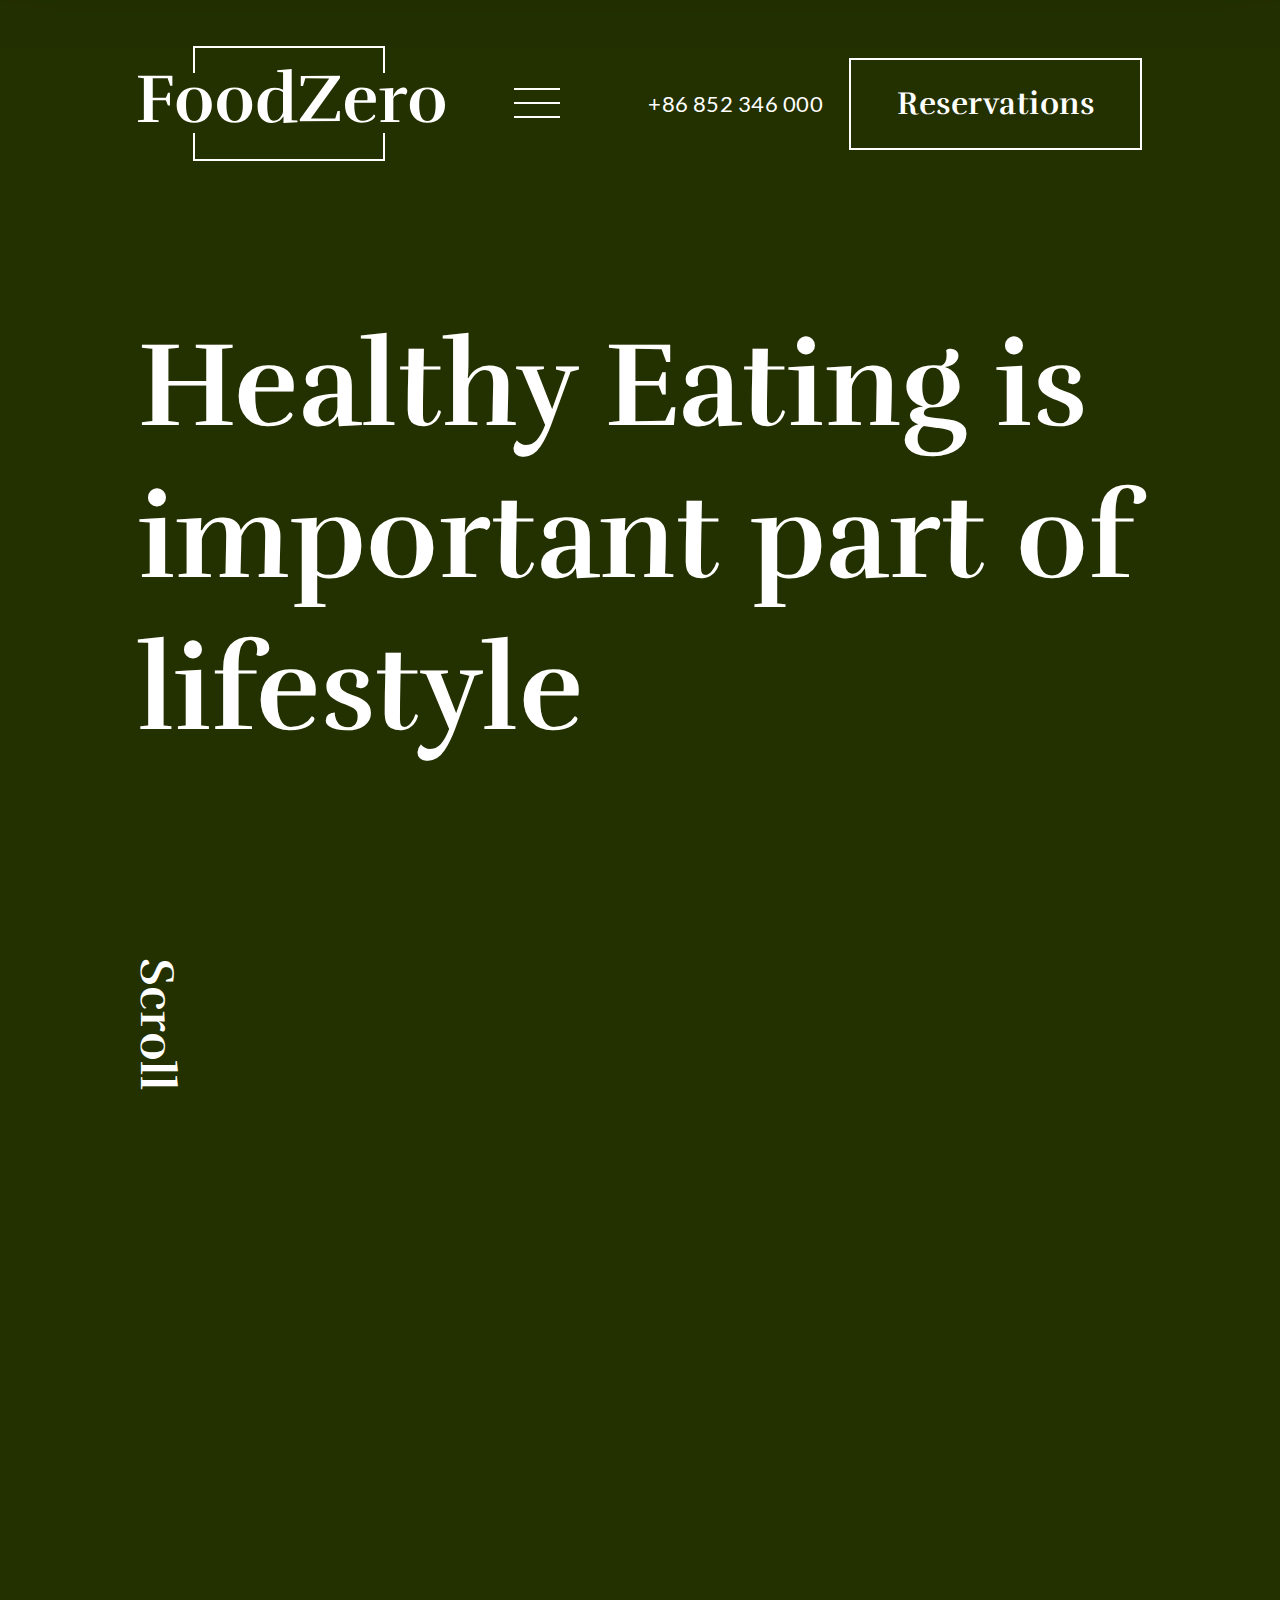
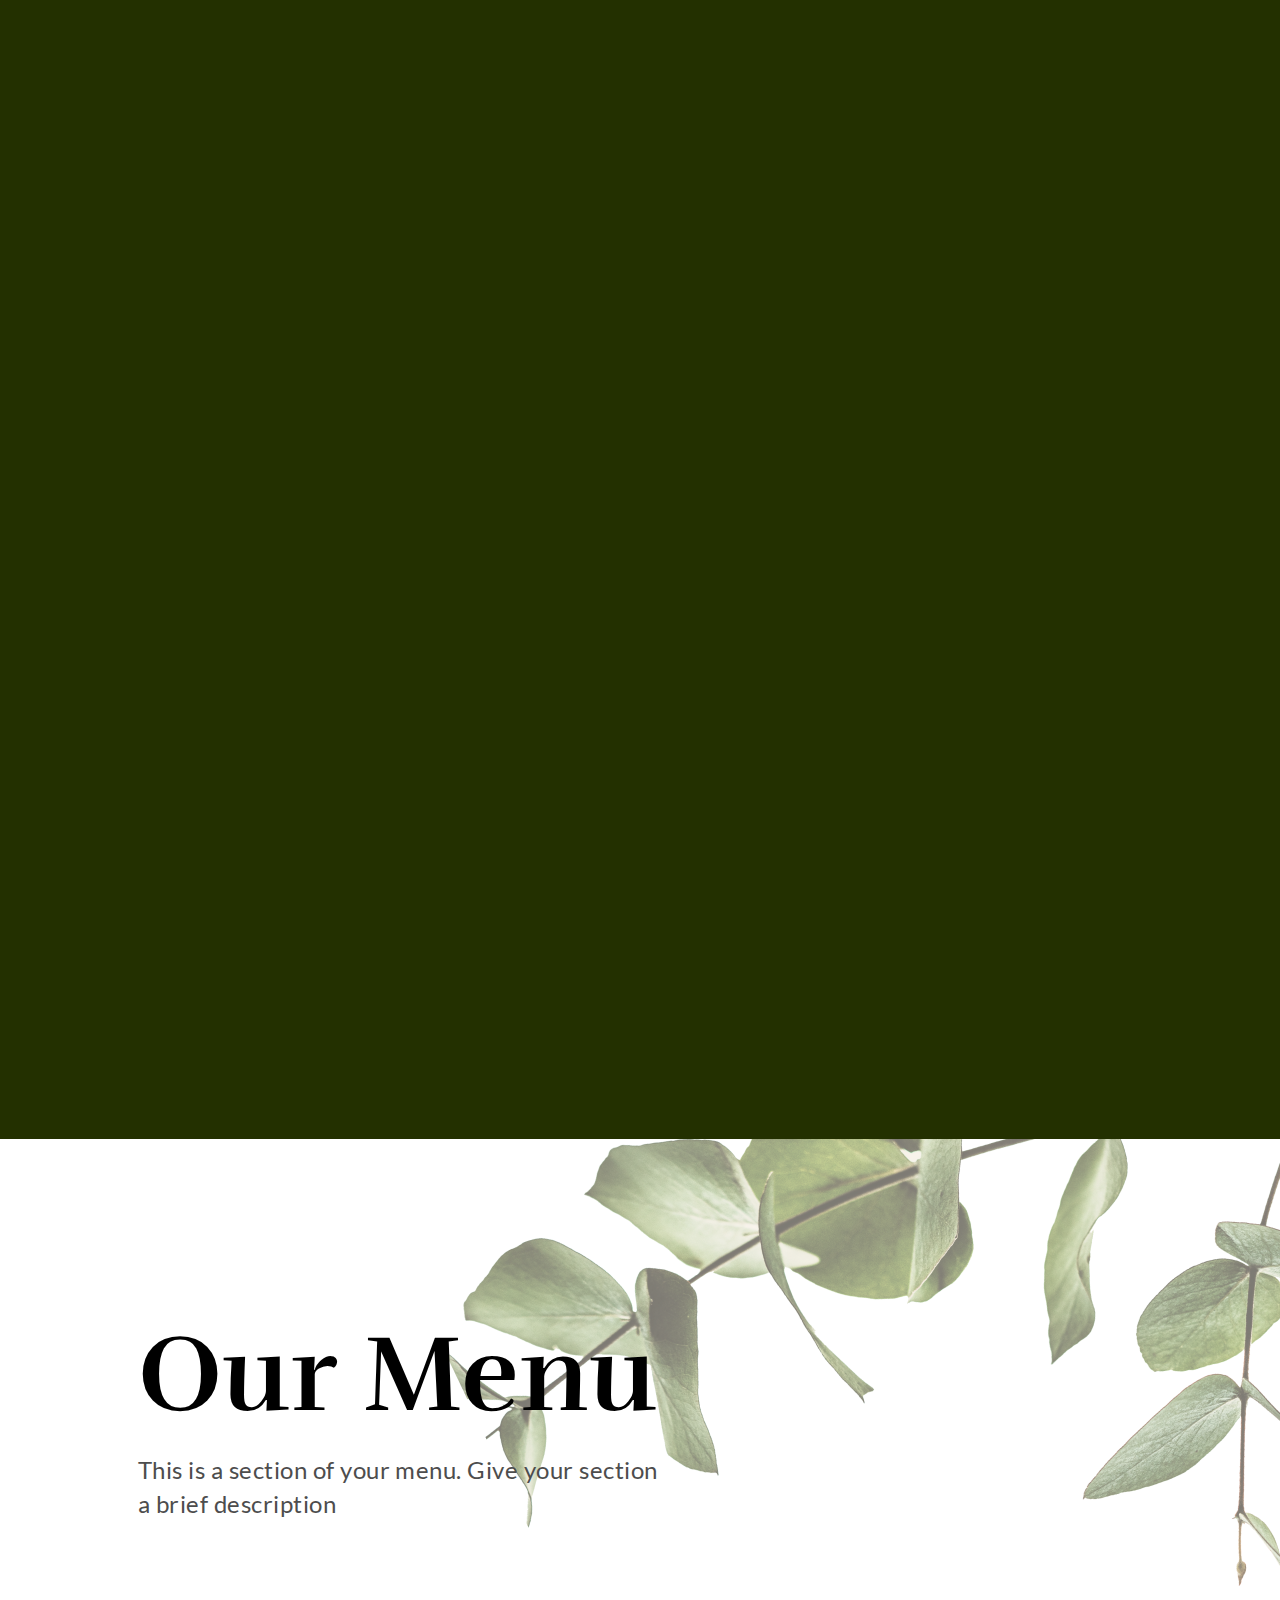
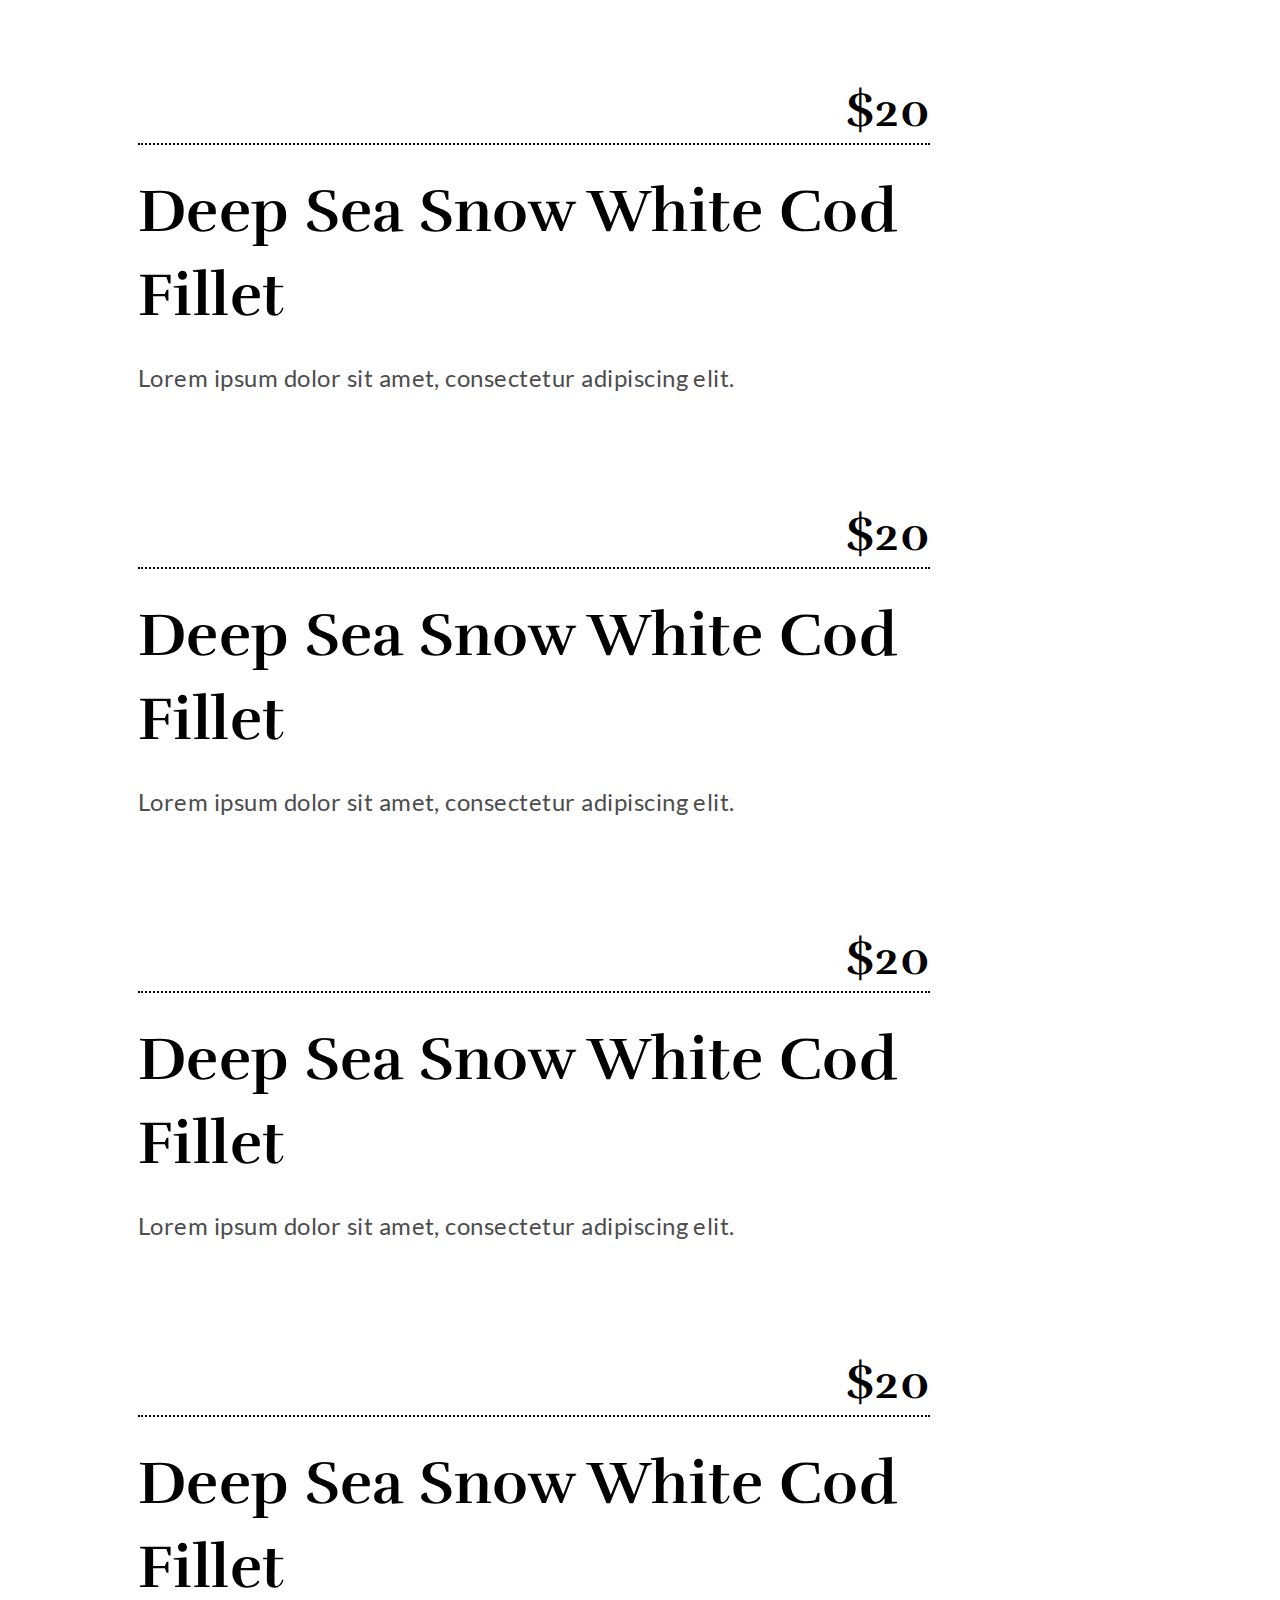
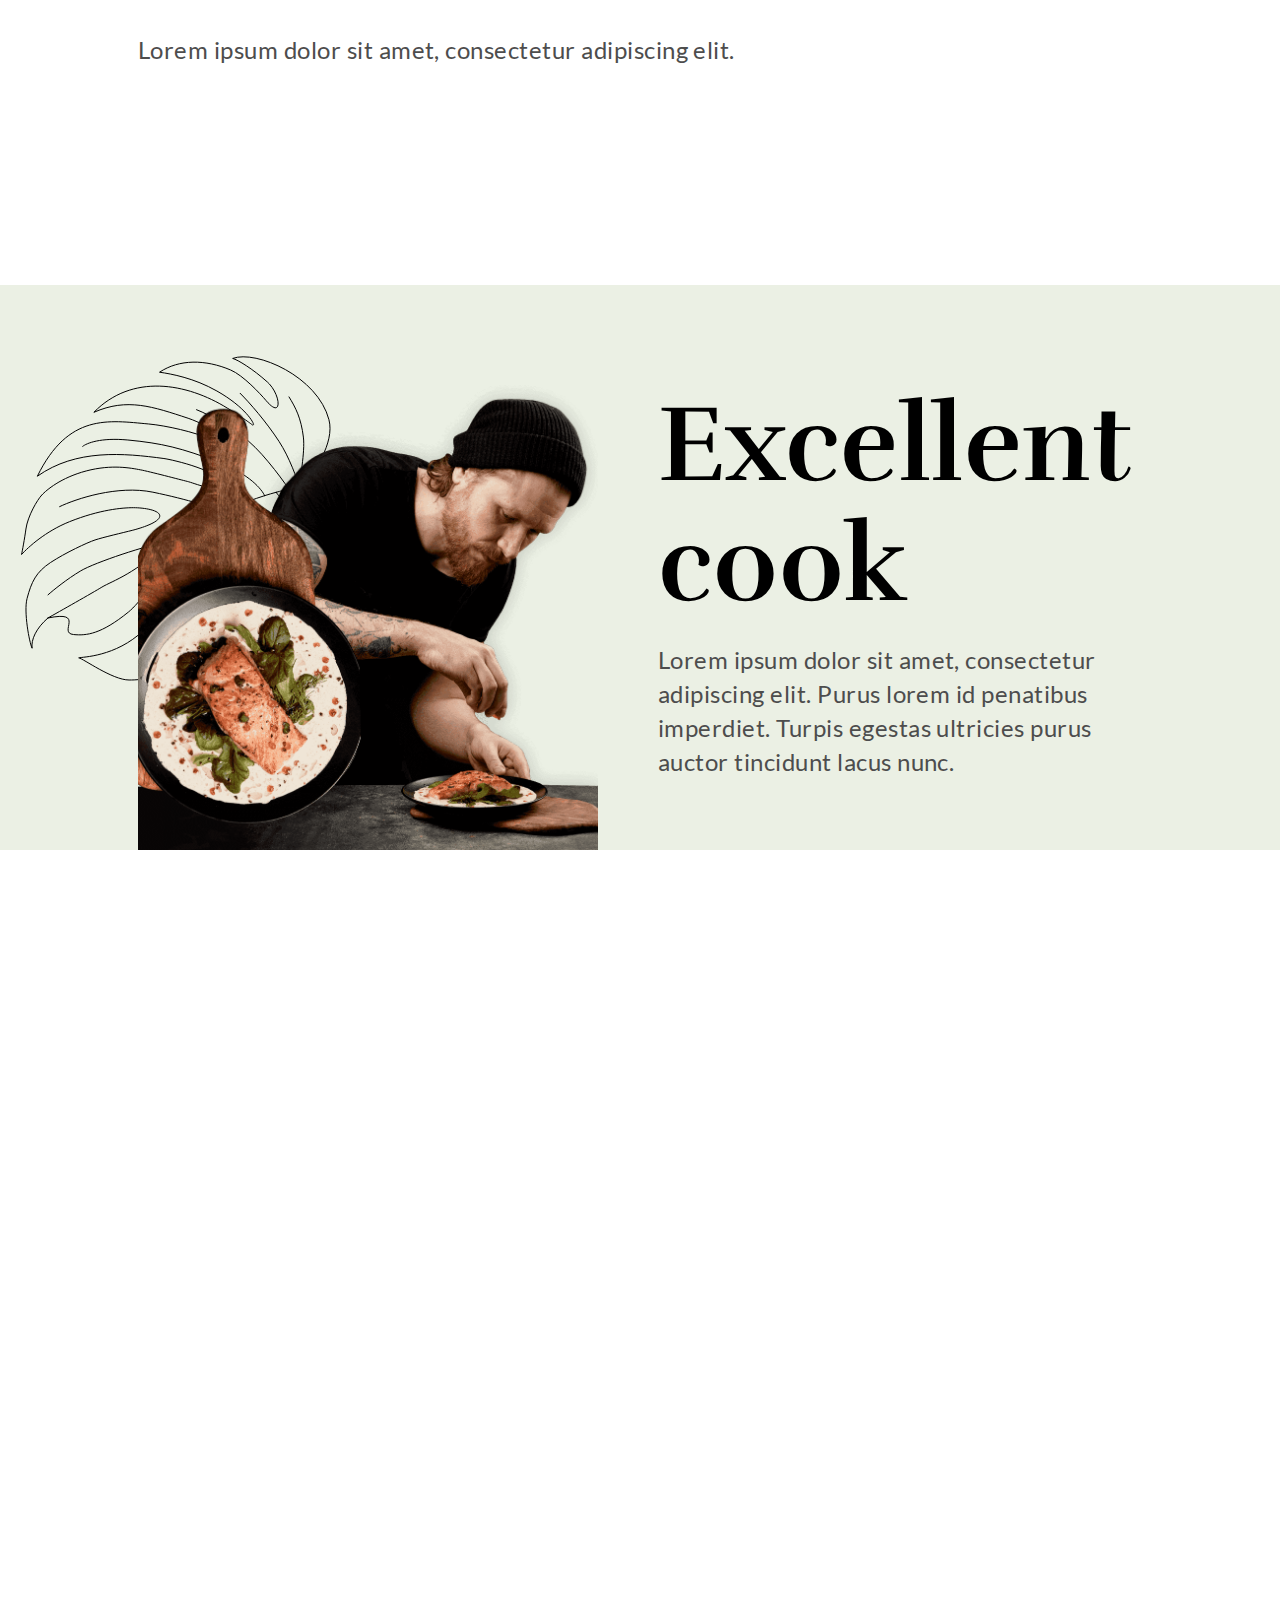
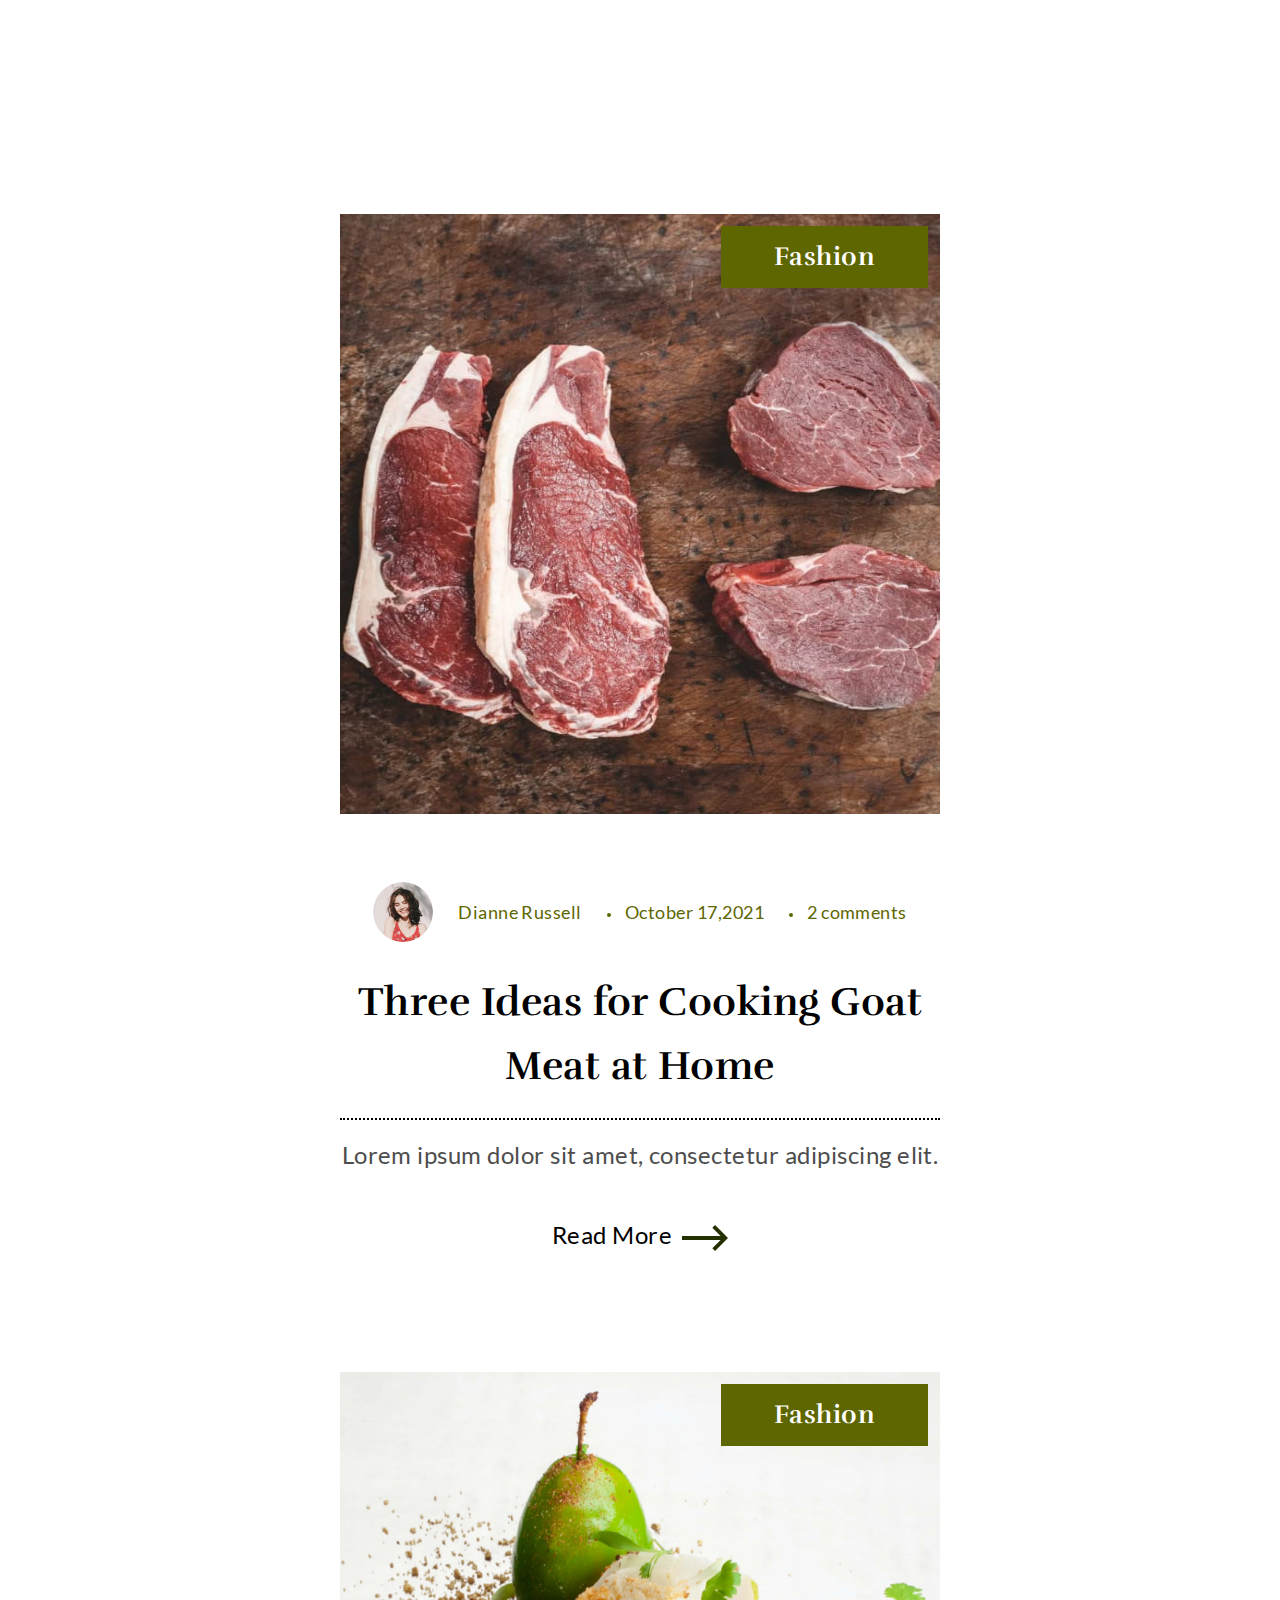
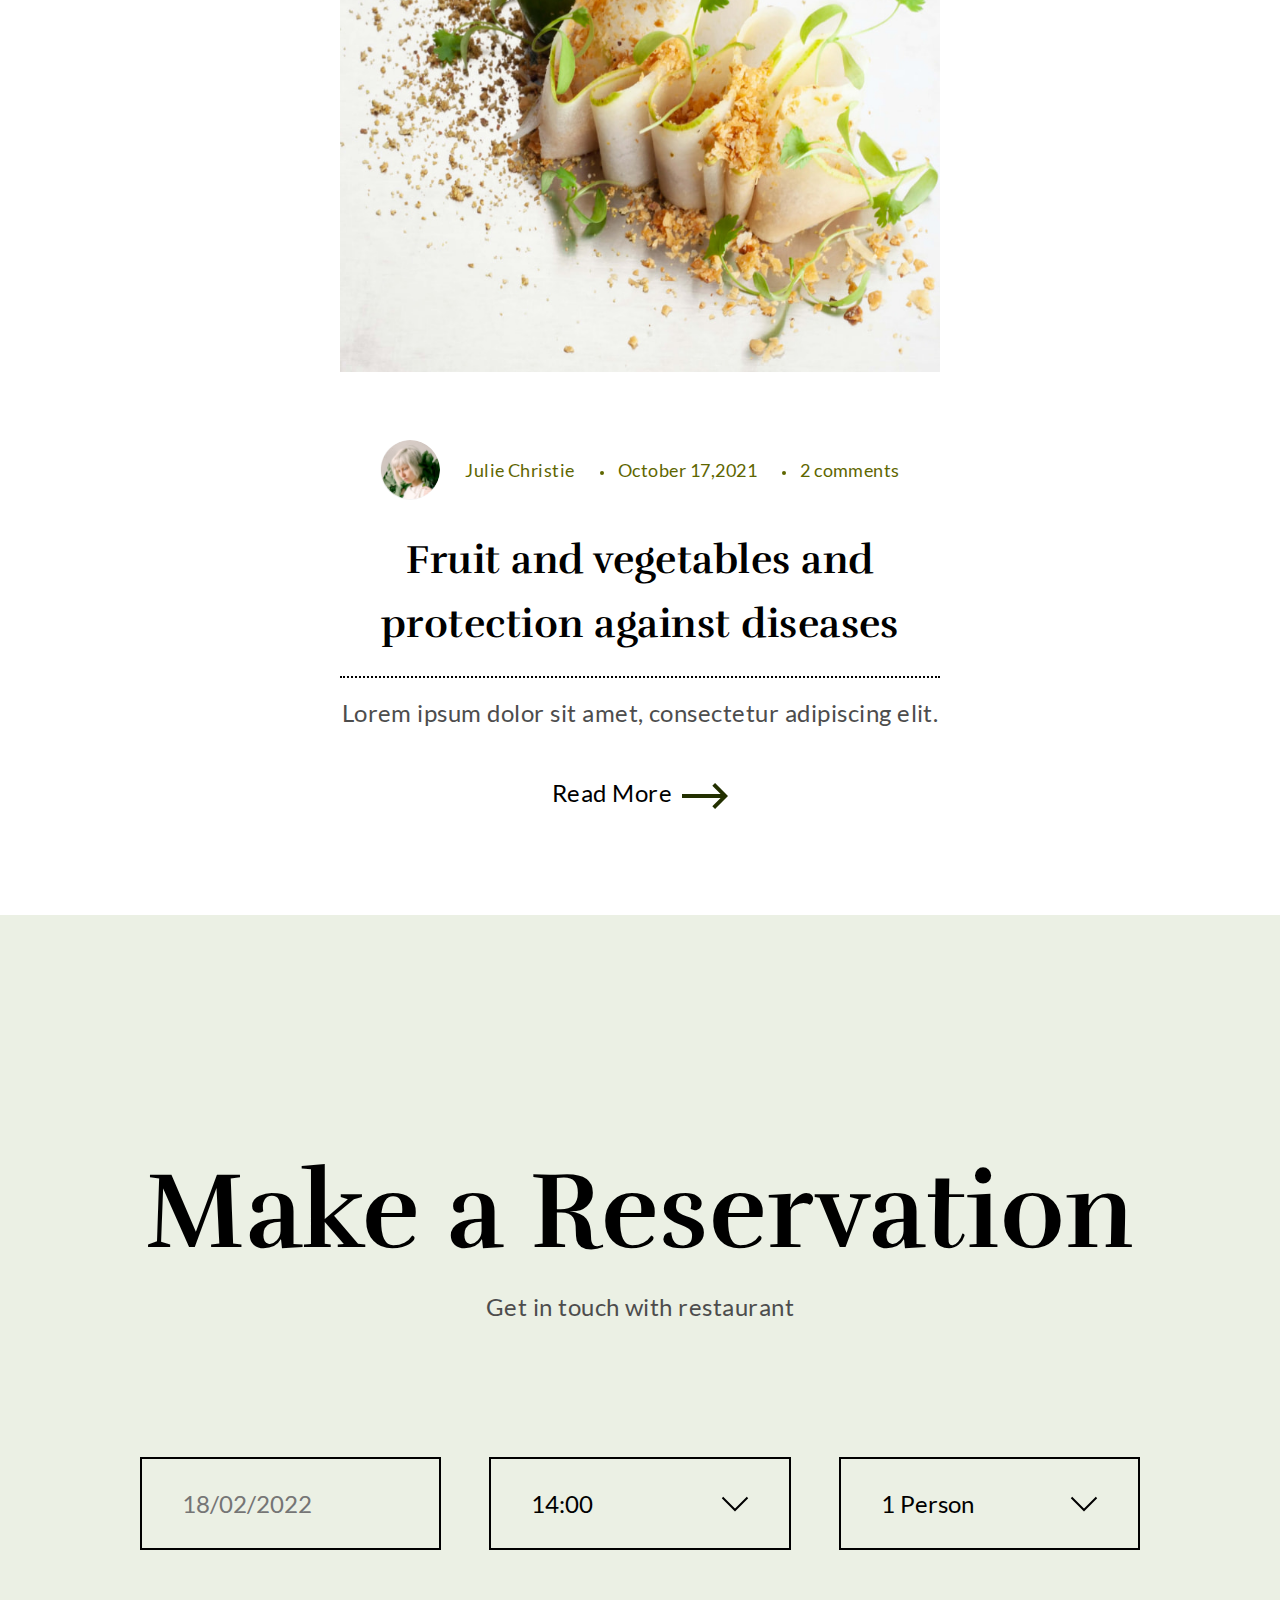
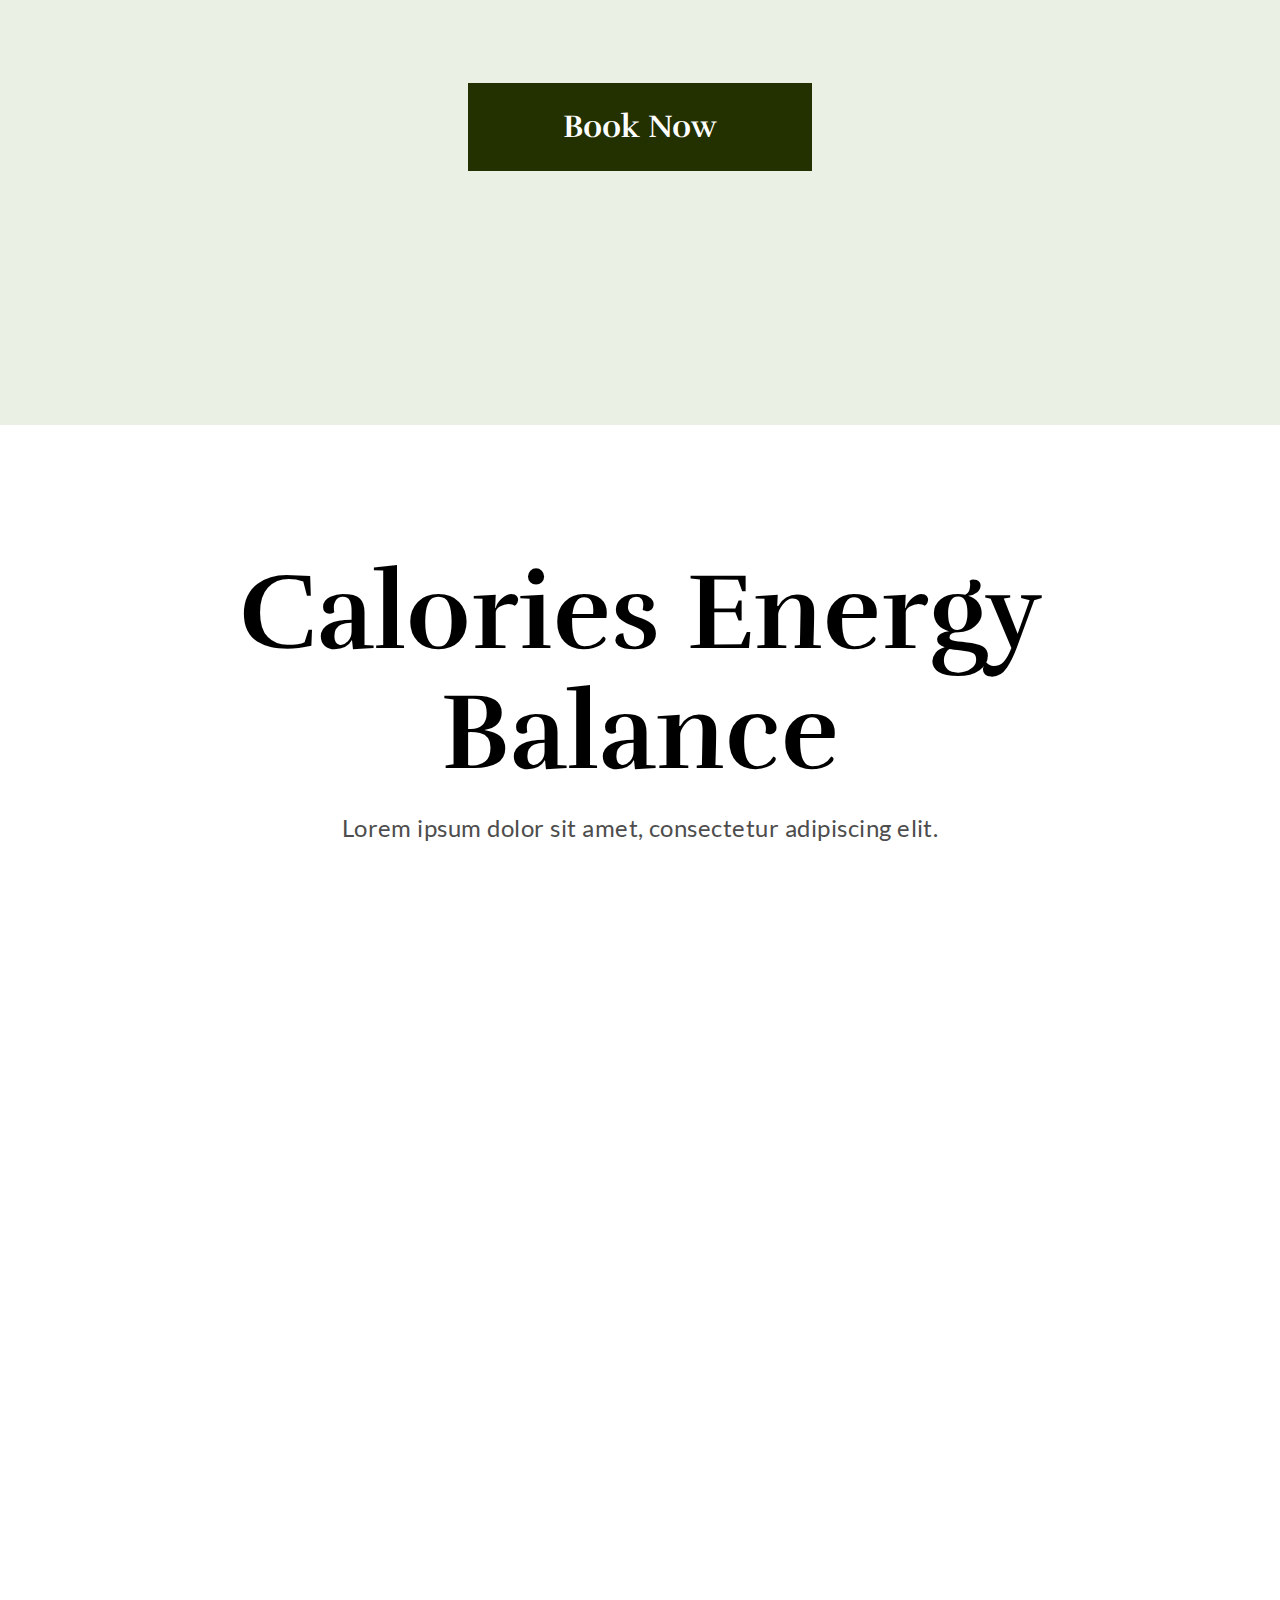
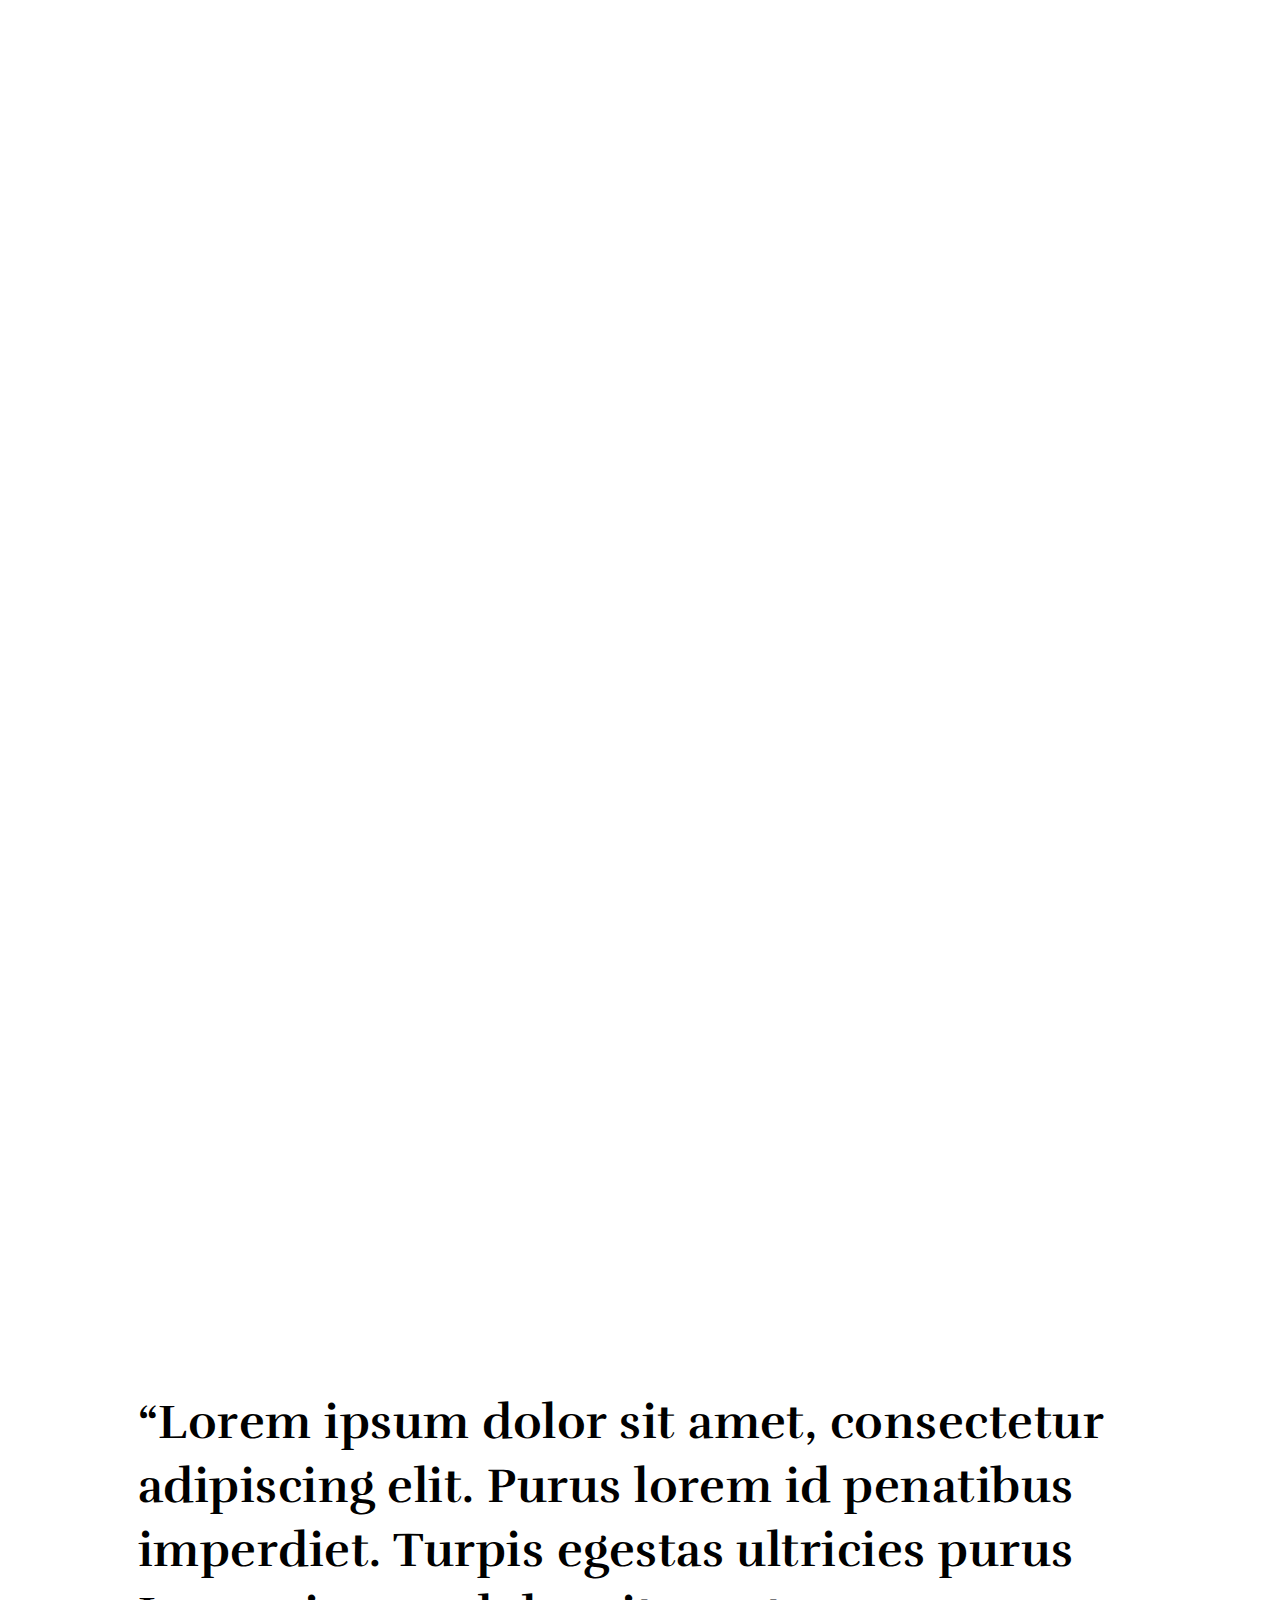
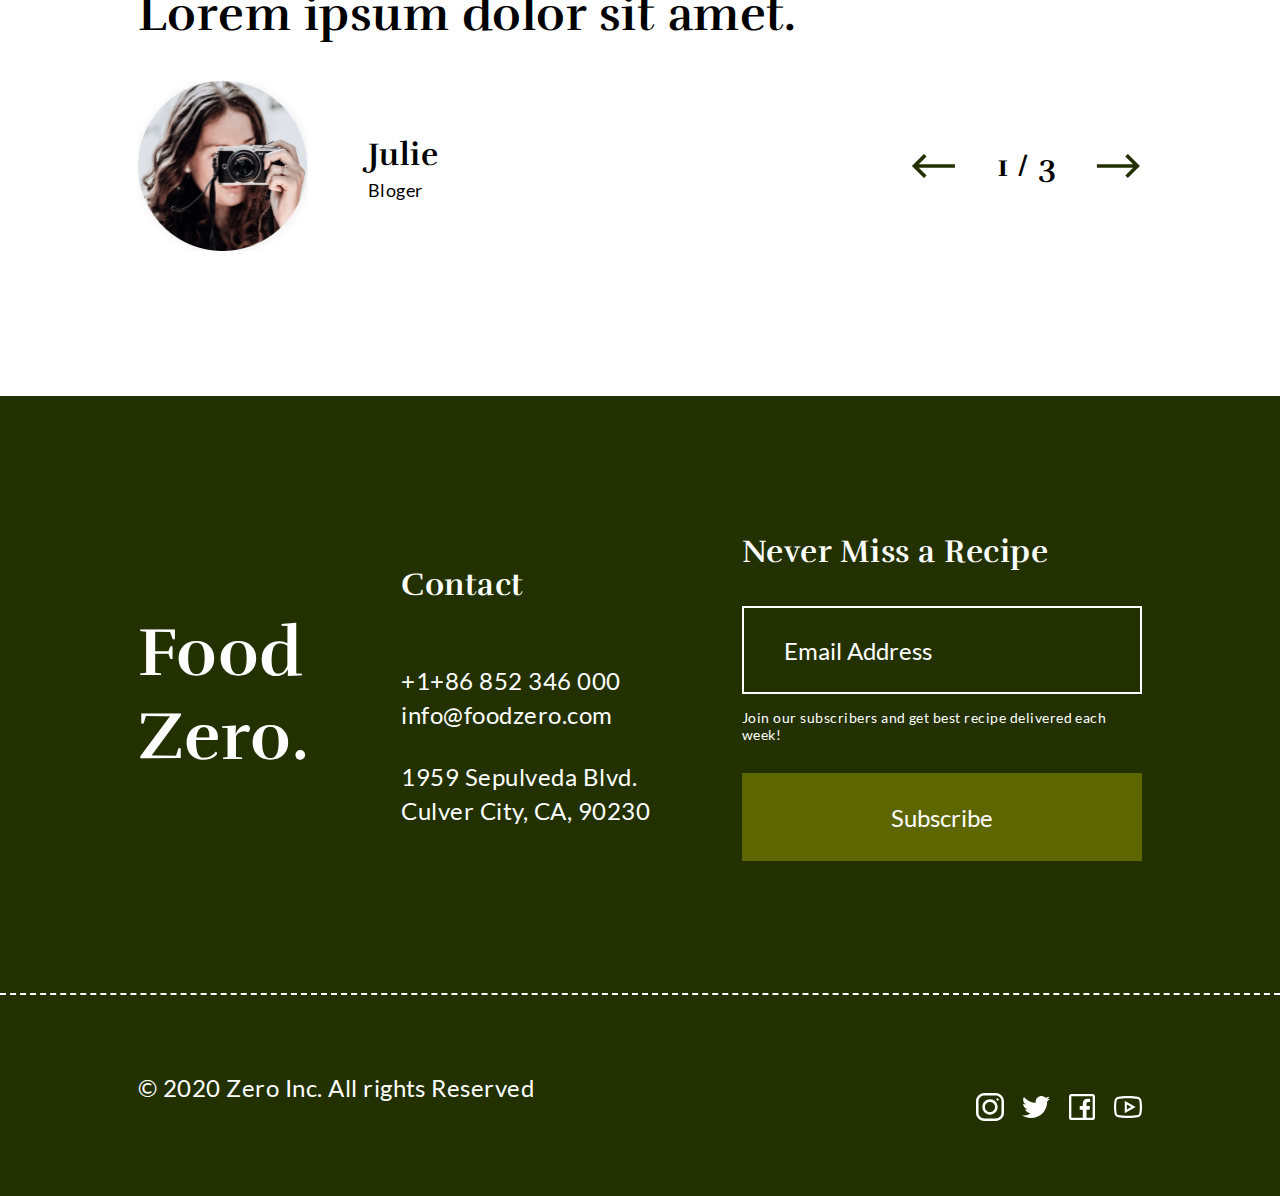
==== commit 2518032f: "First images fix - sizes" ====
--- a/index.html
+++ b/index.html
@@ -274,21 +274,21 @@
           <div class="quotes__description">
             <ul class="quotes__authors">
               <li class="slider-author">
-                <img class="slider-author__image" src="images/blog-authors/julie.png" alt="quote author: julie" width="170" height="170">
+                <img class="slider-author__image" src="images/blog-authors/doe.png" alt="quote author: julie" width="170" height="170">
                 <div class="slider-author__about">
                   <span class="slider-author__name">Julie</span>
                   <span class="slider-author__job">Bloger</span>
                 </div>
               </li>
               <li class="slider-author">
-                <img class="slider-author__image" src="images/blog-authors/dianne.png" alt="quote author: dianne" width="170" height="170">
+                <img class="slider-author__image" src="images/blog-authors/doe.png" alt="quote author: dianne" width="170" height="170">
                 <div class="slider-author__about">
                   <span class="slider-author__name">Dianne</span>
                   <span class="slider-author__job">Bloger</span>
                 </div>
               </li>
               <li class="slider-author">
-                <img class="slider-author__image" src="images/blog-authors/leslie.png" alt="quote author: leslie" width="170" height="170">
+                <img class="slider-author__image" src="images/blog-authors/doe.png" alt="quote author: leslie" width="170" height="170">
                 <div class="slider-author__about">
                   <span class="slider-author__name">Leslie</span>
                   <span class="slider-author__job">Bloger</span>
--- a/css/style.css
+++ b/css/style.css
@@ -658,7 +658,7 @@
 
 /*---advantages---*/
 .blog-preview {
-	padding: 130px 0 105px;
+	padding: 0px 0 105px;
 }
 
 .blogs__list {
@@ -698,6 +698,7 @@
 
 .article__author {
 	display: flex;
+	justify-content: center;
 	align-items: center;
 
 	font-size: 18px;
@@ -708,12 +709,12 @@
 }
 
 .article__author > *:not(:first-child) {
-	margin-left: 14px;
+	margin-left: 25px;
 }
 
 .author__image {
-	width: 100px;
-	height: 100px;
+	width: 60px;
+	height: 60px;
 
 	border-radius: 50%;
 }
@@ -1687,6 +1688,8 @@
 .author-outro__info {
 	display: flex;
 	flex-direction: column;
+
+	margin-left: 30px;
 }
 
 .author-outro__name {
--- a/css/adaptive.css
+++ b/css/adaptive.css
@@ -1233,6 +1233,11 @@
 		margin-top: 50px;
 	}
 
+	.author-outro__info {
+		margin-left: 0;
+		margin-top: 30px;
+	}
+
 	.article__info {
 		padding-bottom: 50px;
 	}
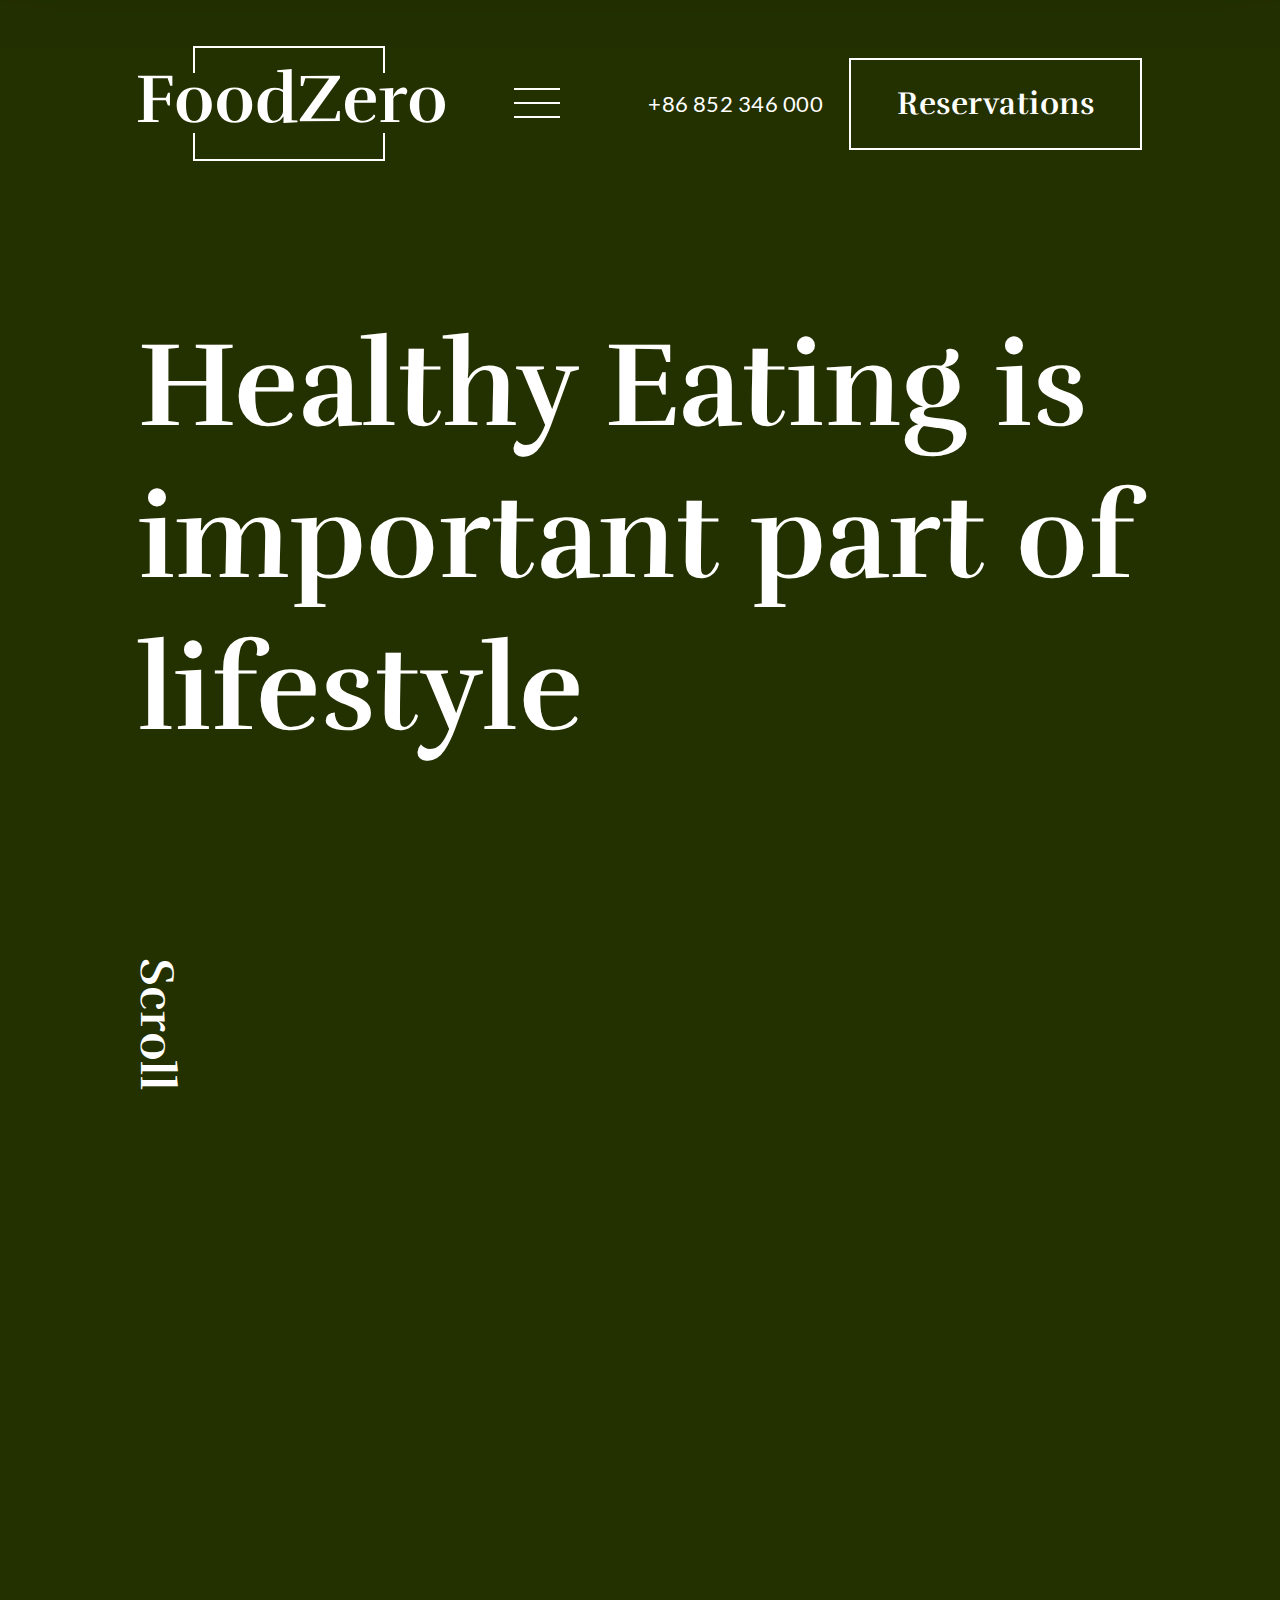
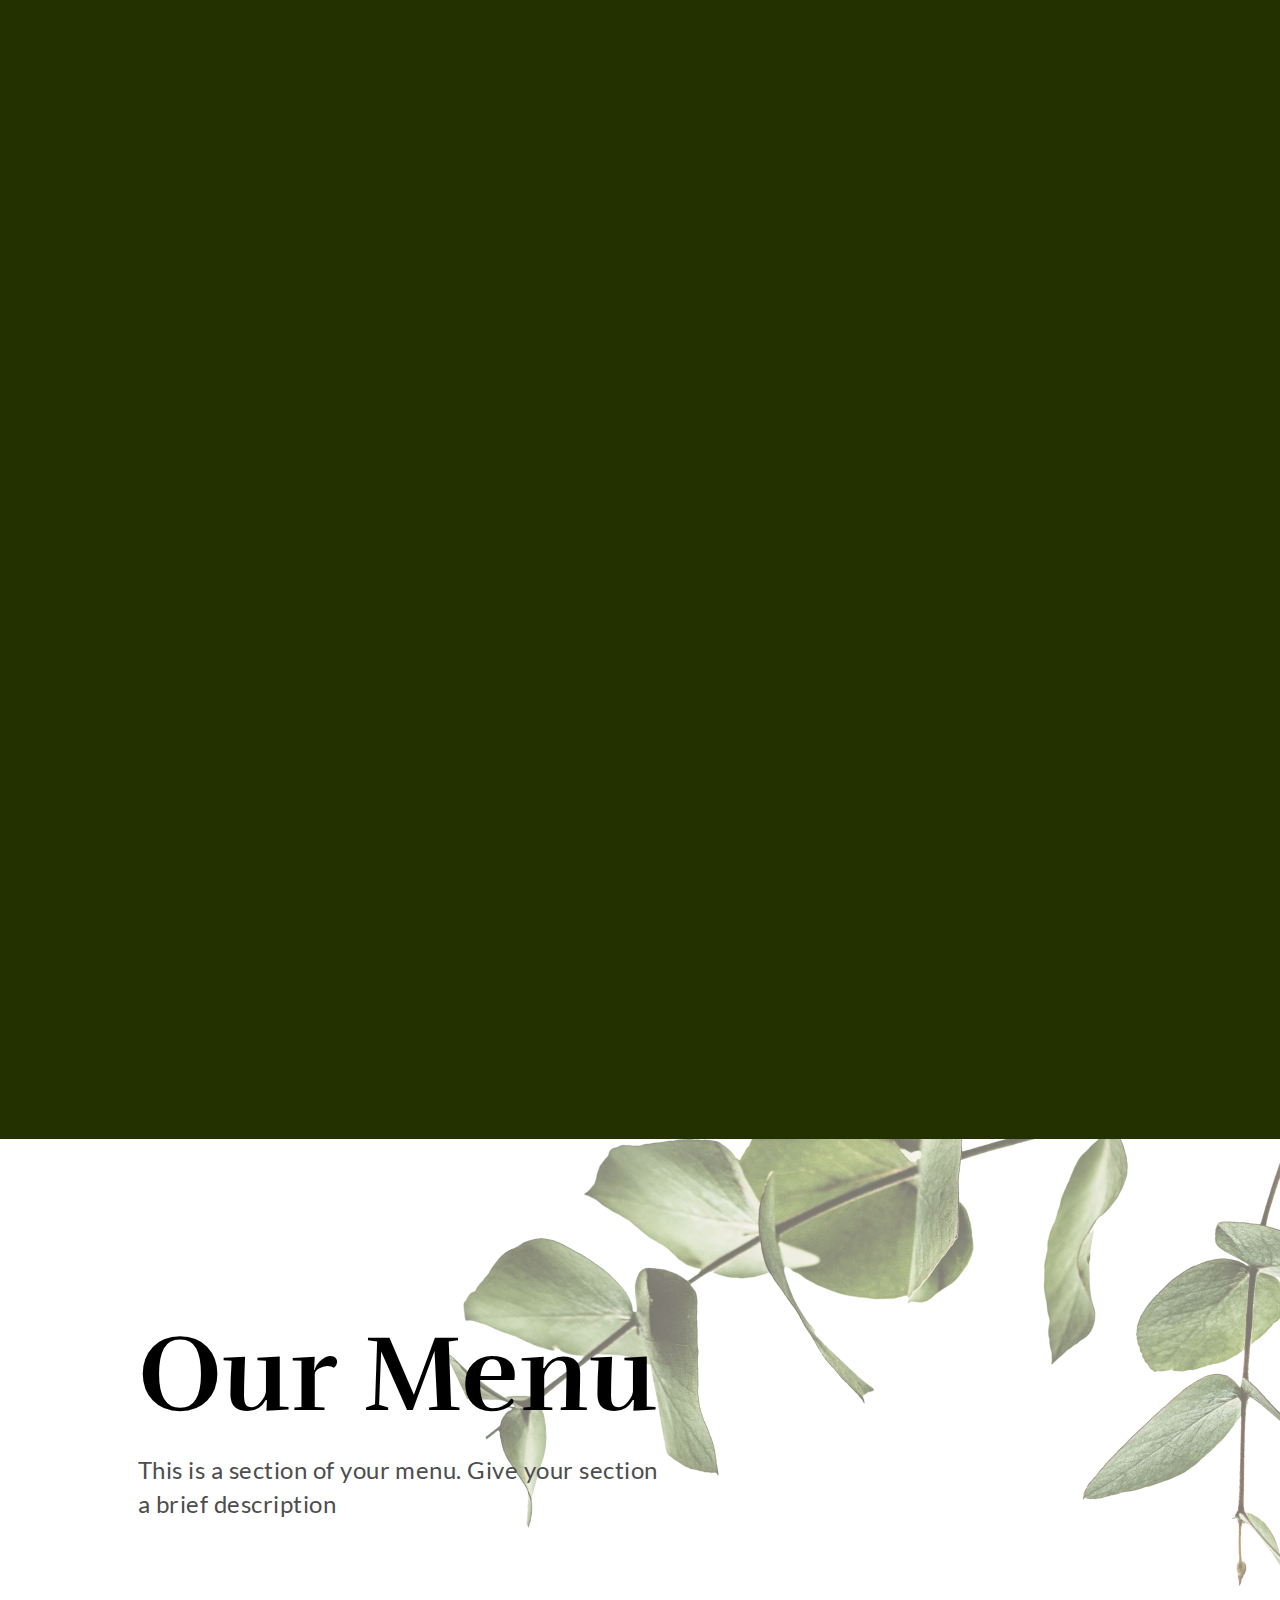
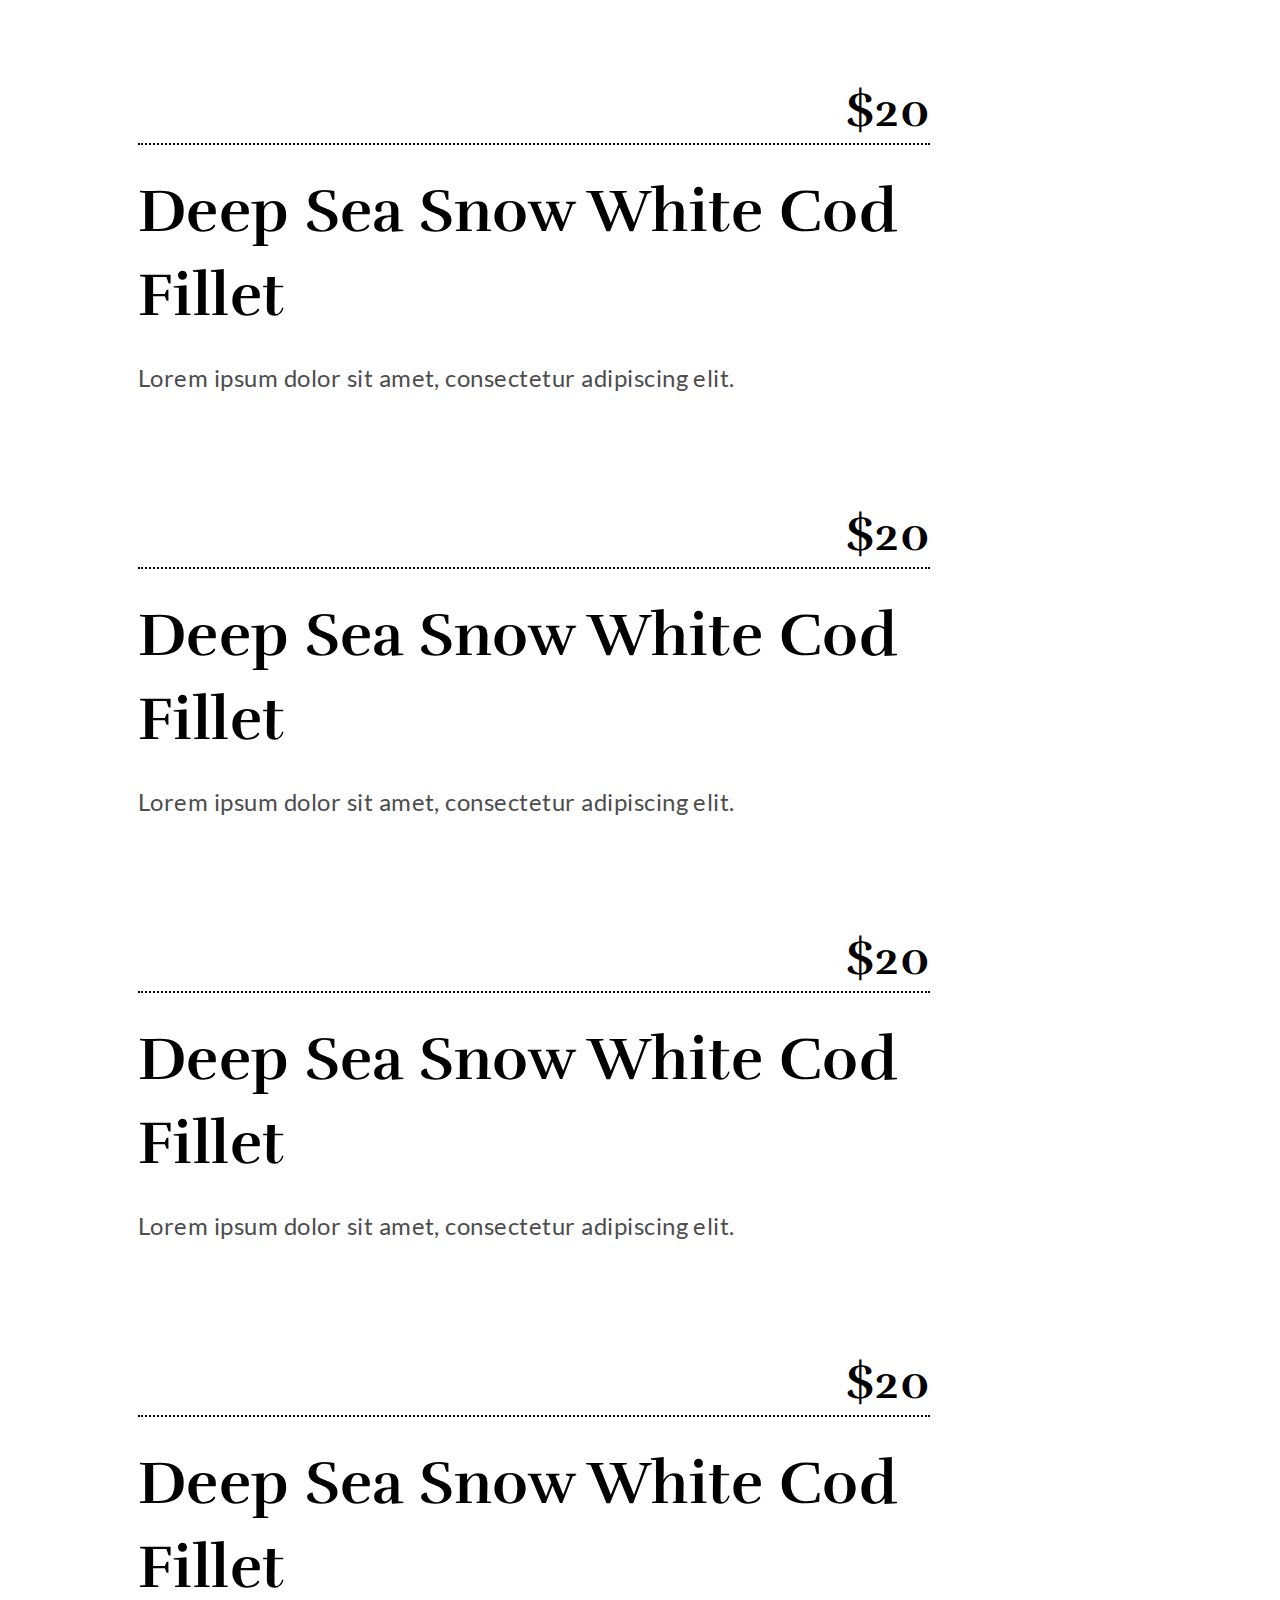
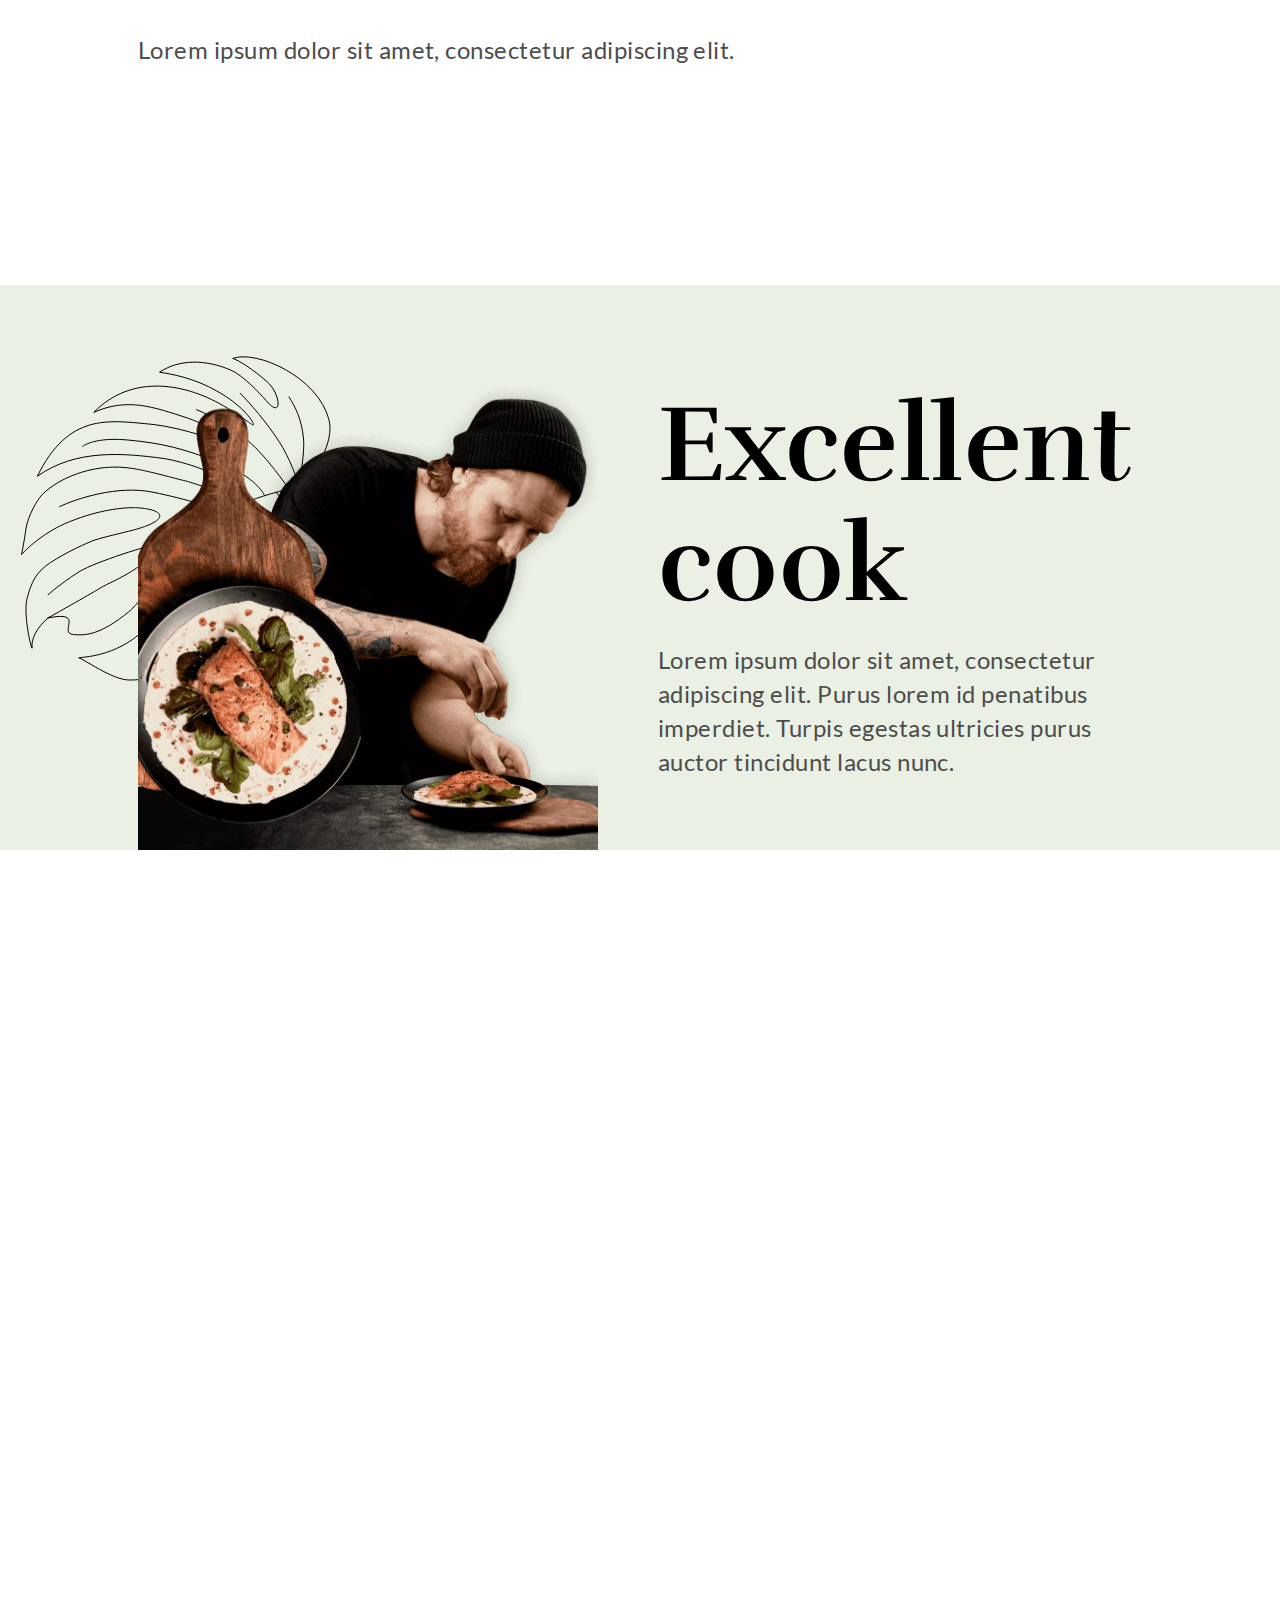
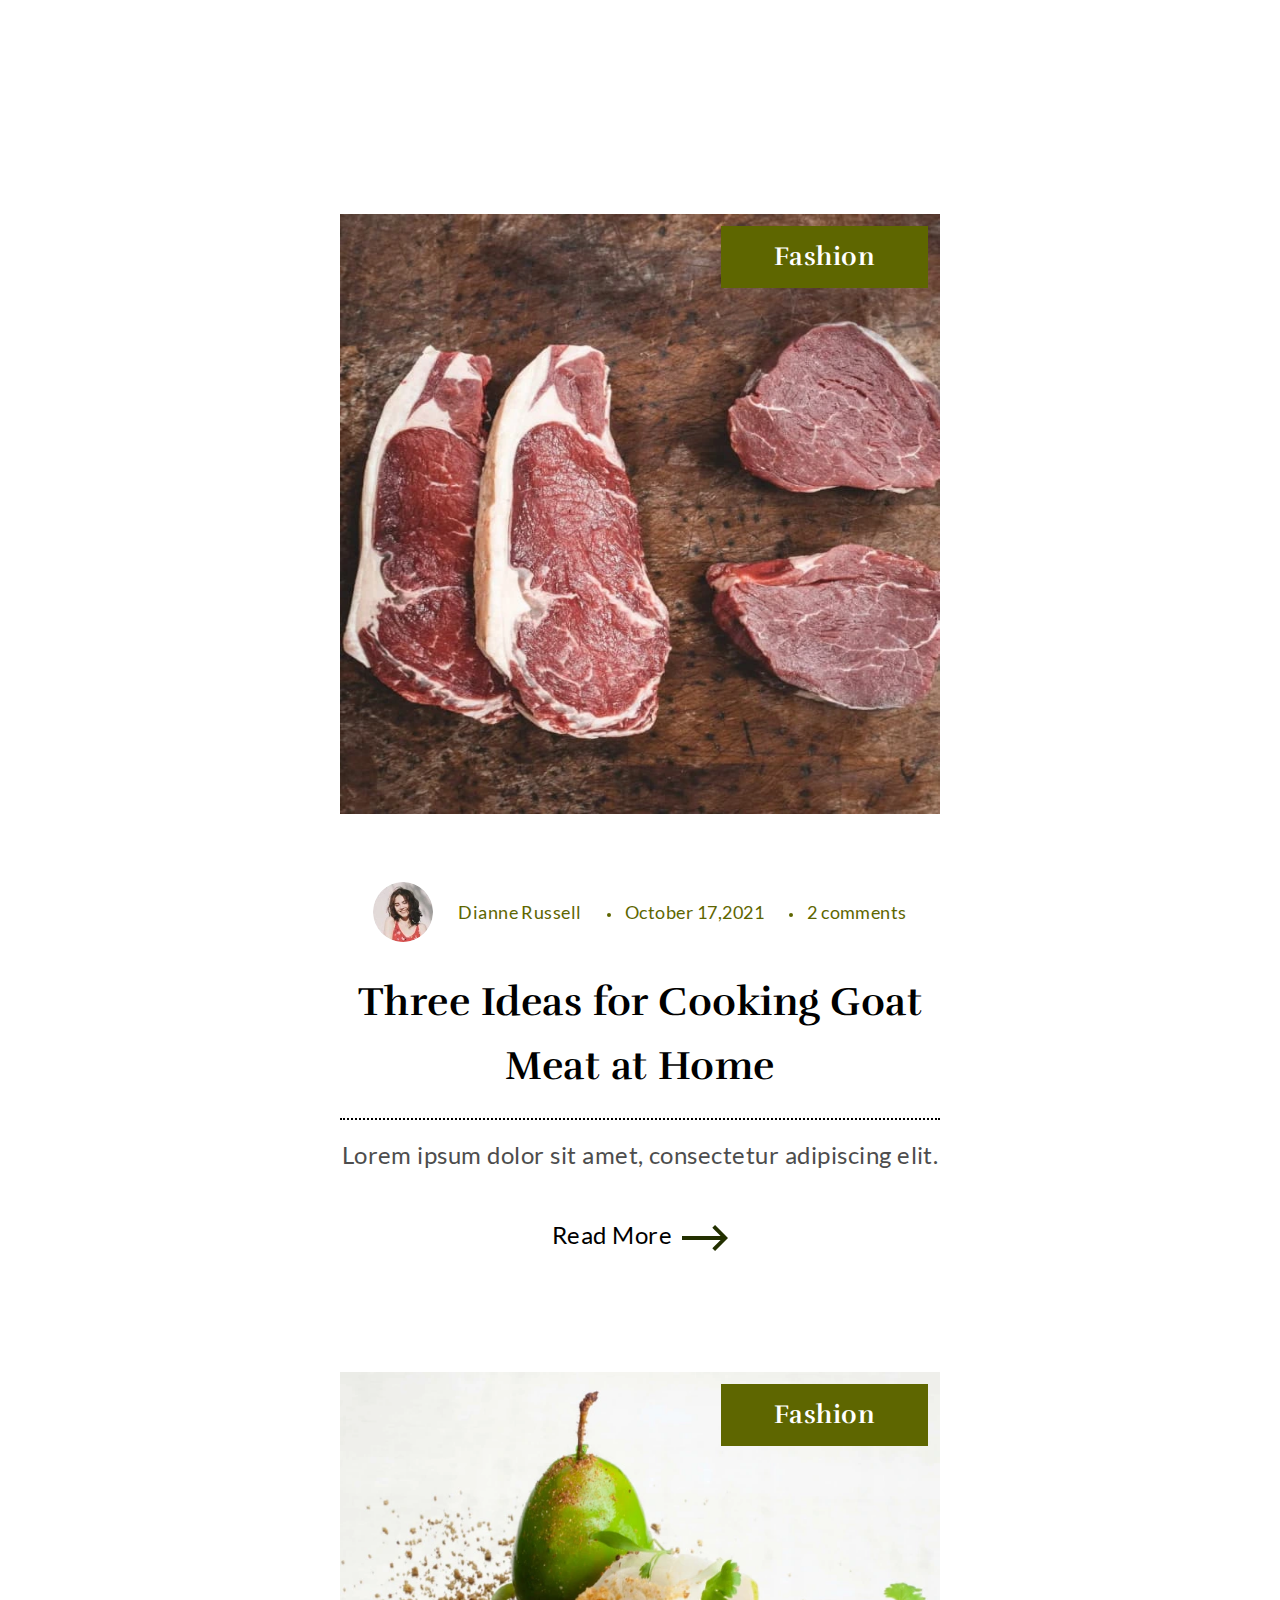
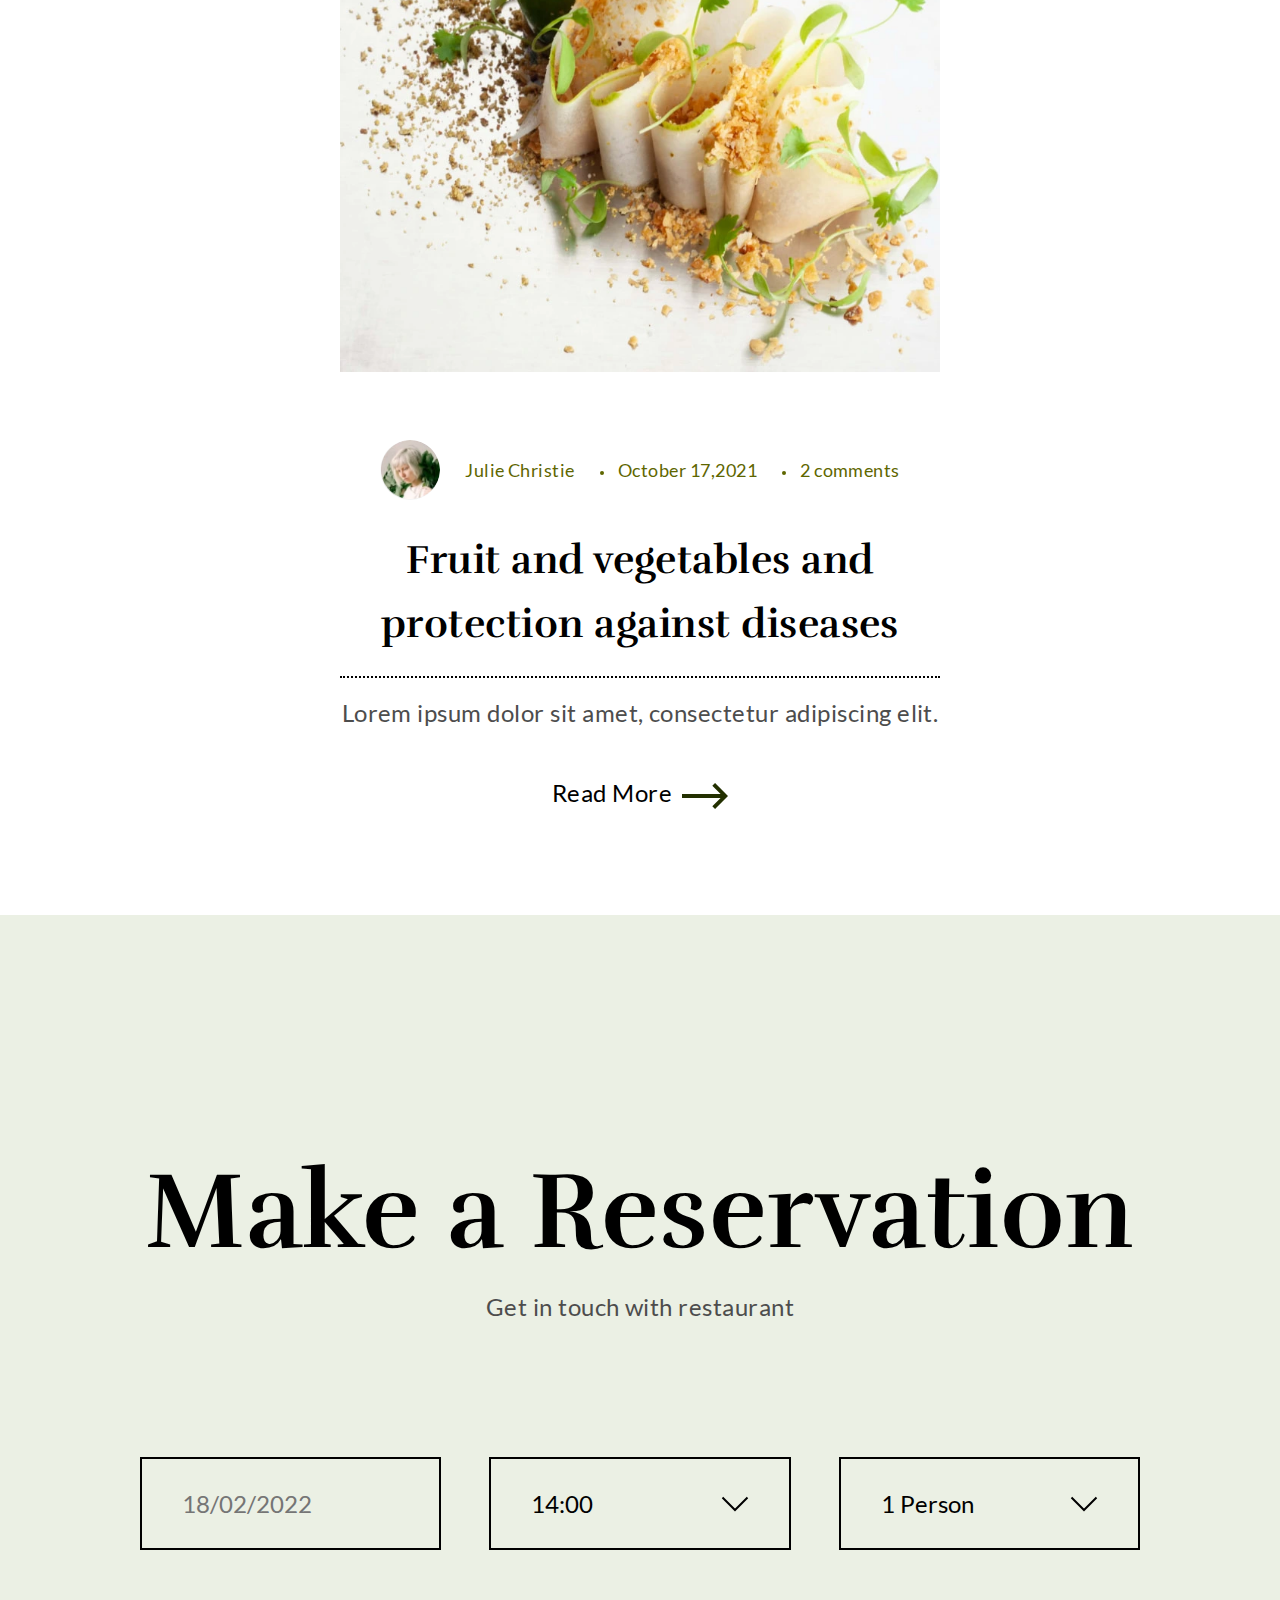
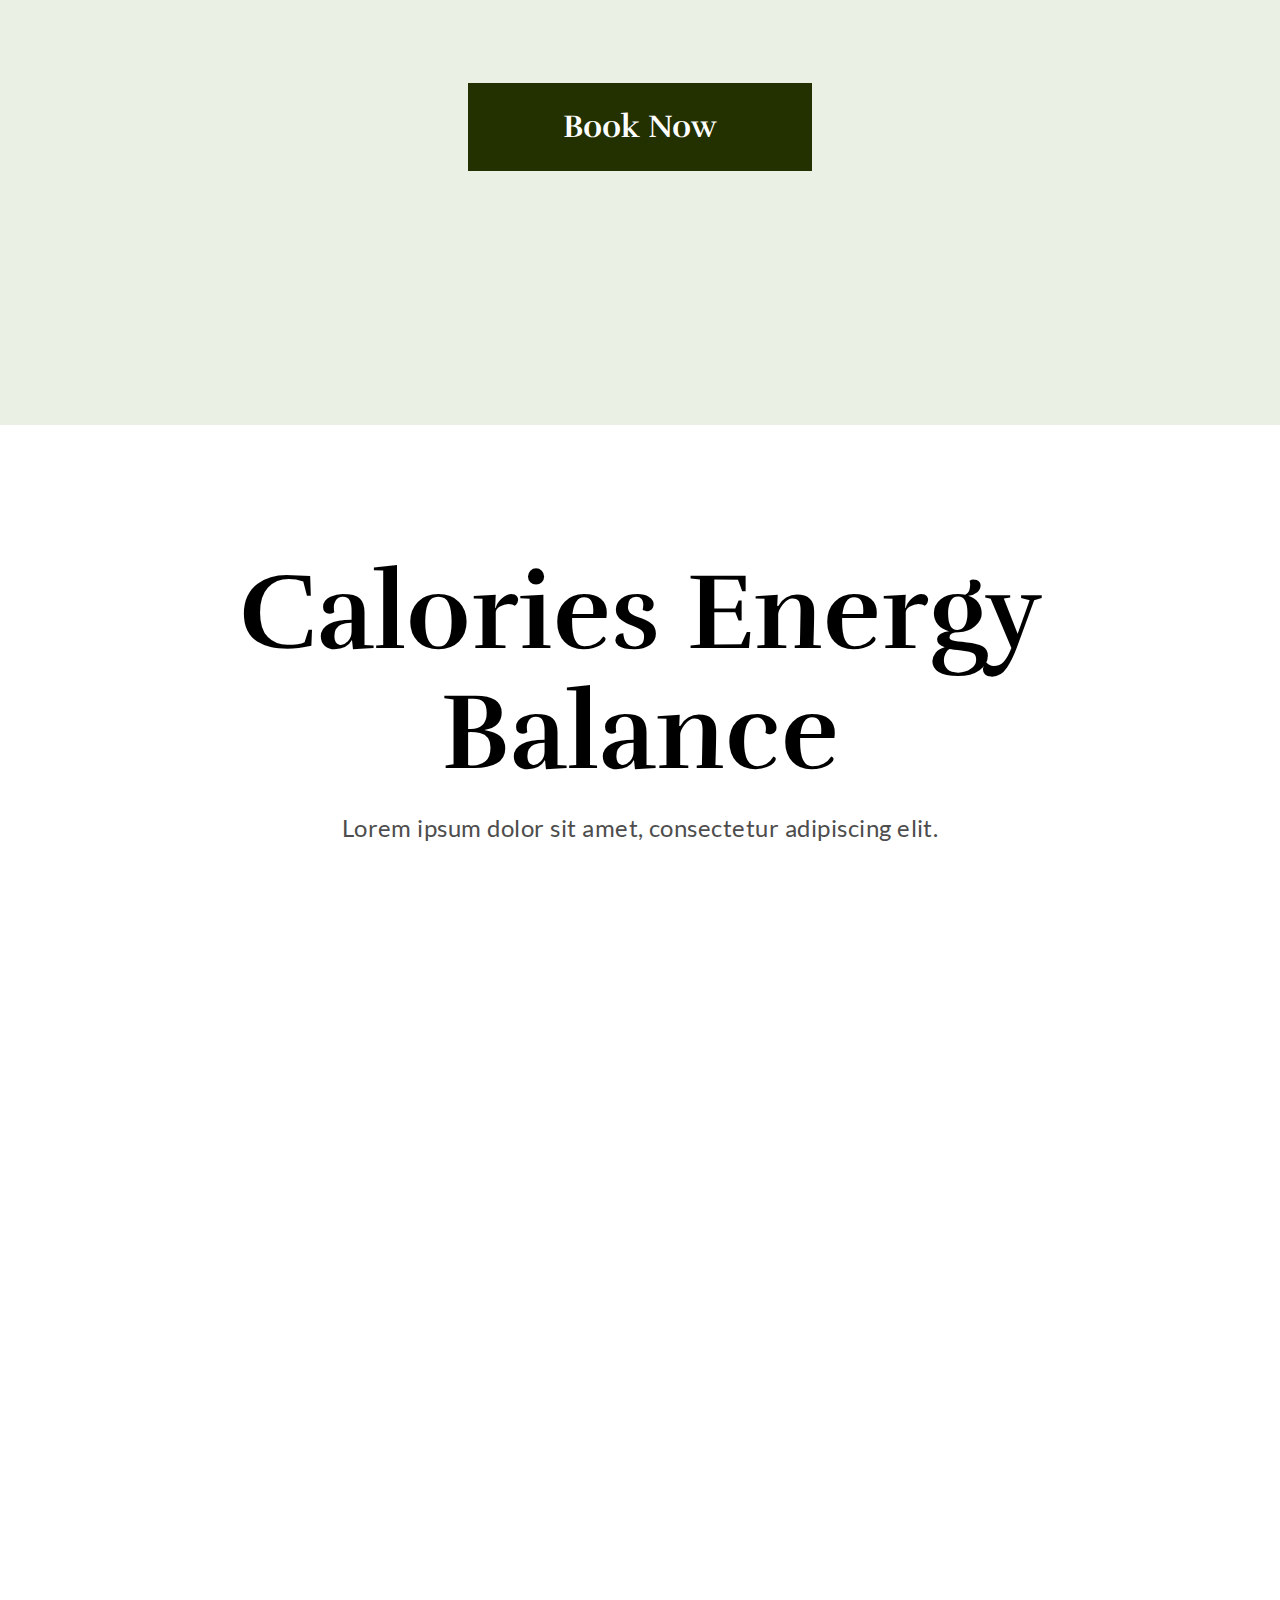
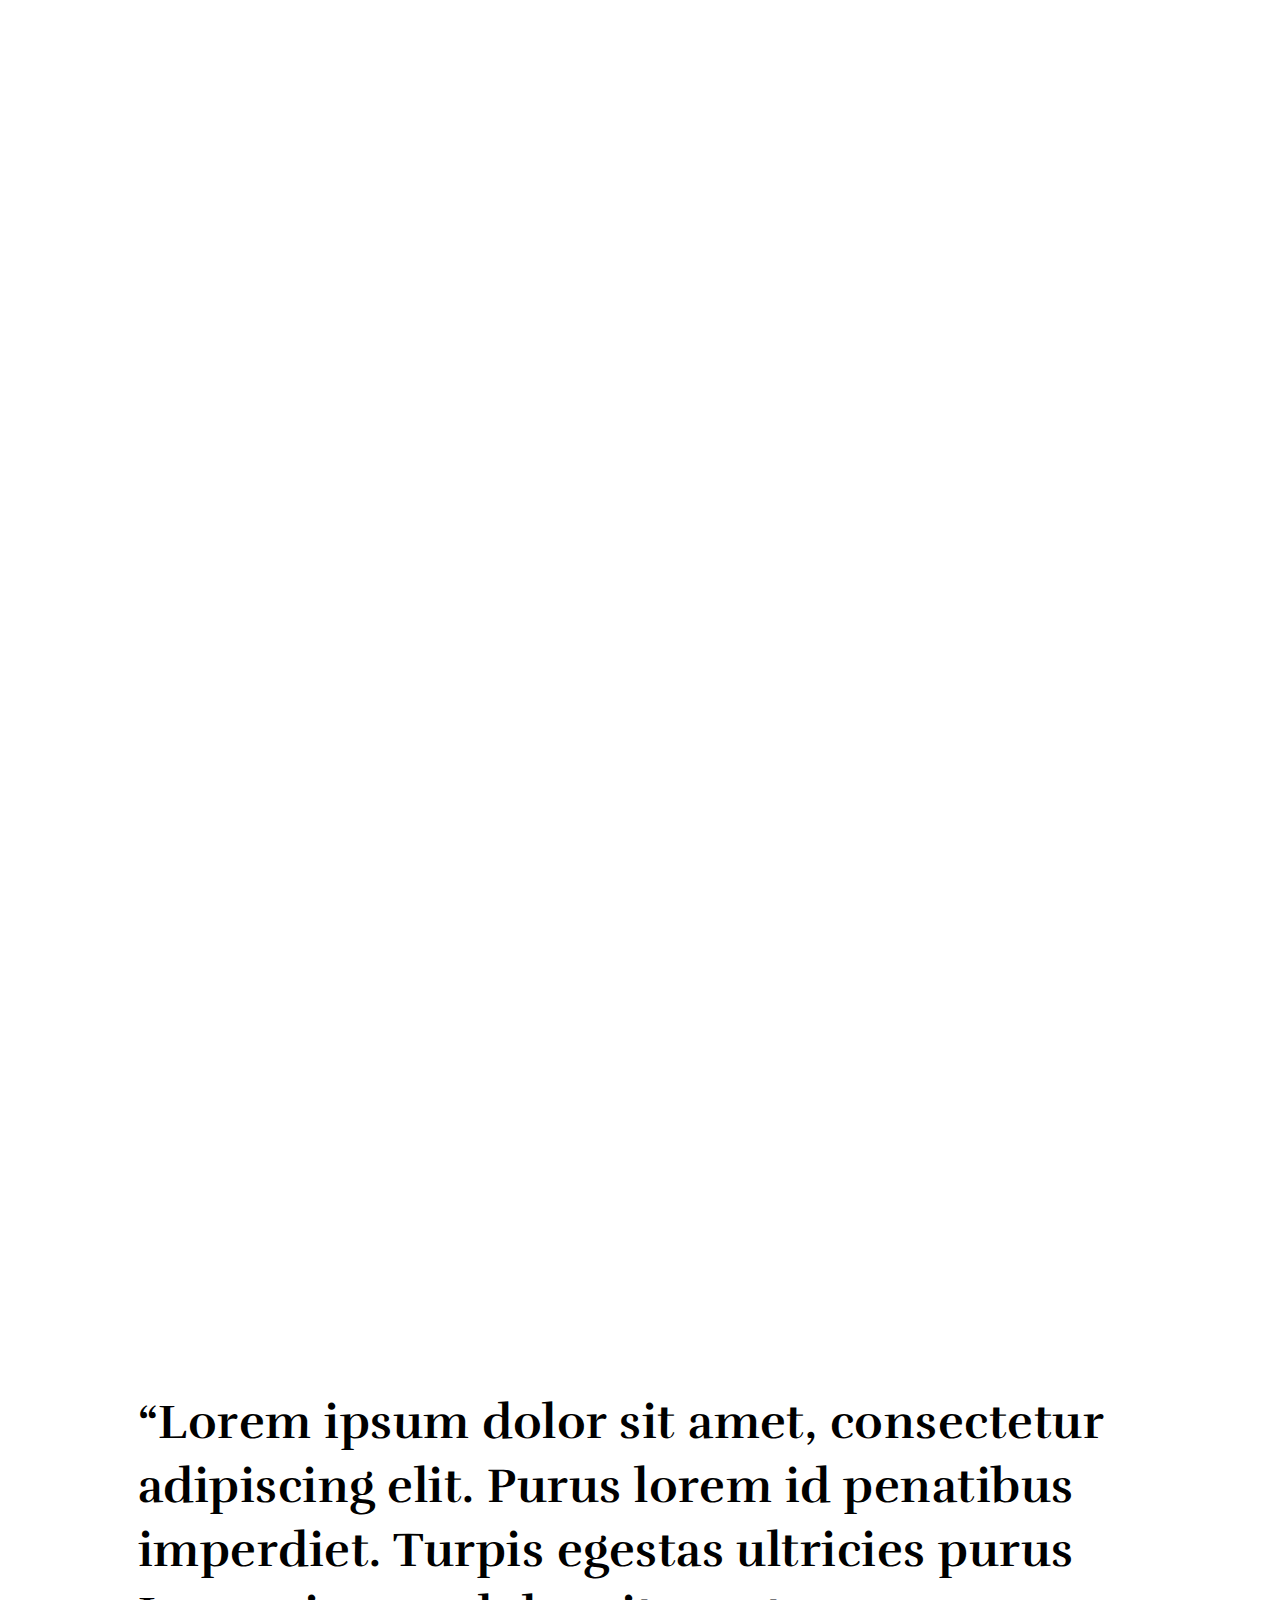
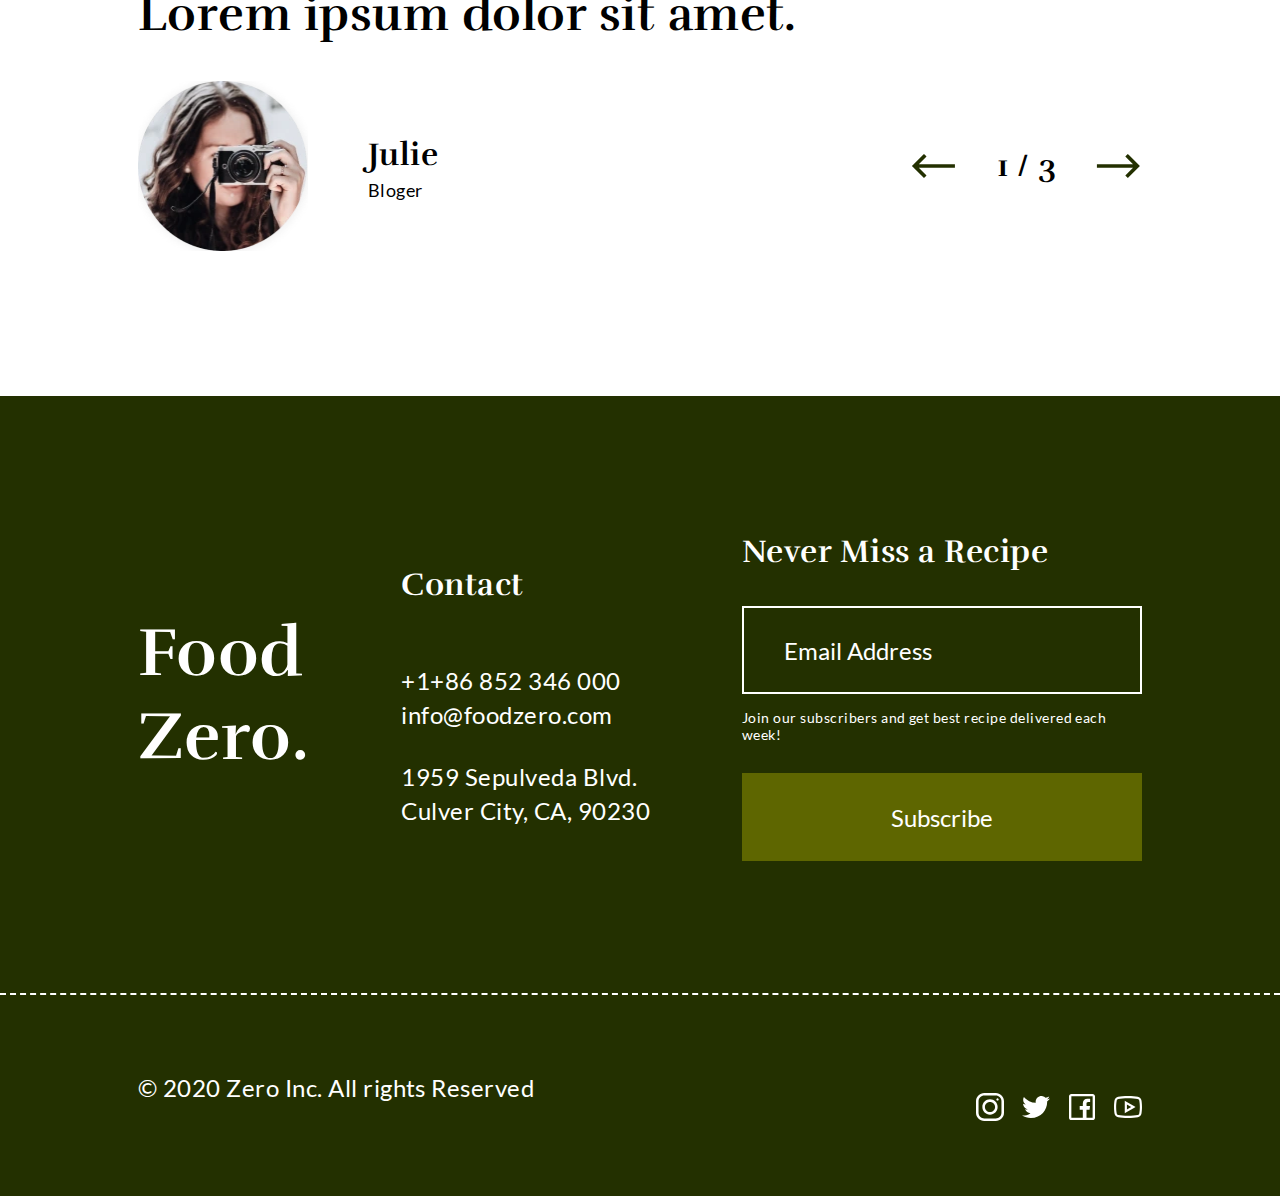
==== commit 11ad6d9b: "Images converted to webp" ====
--- a/index.html
+++ b/index.html
@@ -97,13 +97,13 @@
           </div>
           <div class="presentation__topics">
             <div class="topic__item pre-animated">
-              <img class="topic__cover" src="images/presentation/index-presentation/pasta.jpg" alt="pasta" width="792" height="560">
+              <img class="topic__cover" src="images/presentation/index-presentation/pasta.webp" alt="pasta" width="792" height="560">
               <span class="topic__title">Start to plan your diet today</span>
               <span class="topic__subtitle">Lorem ipsum dolor sit amet, consectetur adipiscing elit. Neque congue arcu</span>
             </div>
             <div class="topic__item pre-animated">
               <span class="topic__subtitle">Lorem ipsum dolor sit amet, consectetur adipiscing elit. Neque congue arcu</span>
-              <img class="topic__cover" src="images/presentation/index-presentation/pepper.jpg" alt="pasta" width="508" height="710">
+              <img class="topic__cover" src="images/presentation/index-presentation/pepper.webp" alt="pasta" width="508" height="710">
             </div>
           </div>
         </div>
@@ -141,7 +141,7 @@
 
       <section class="cook-preview">
         <div class="container">
-          <img class="cook-preview__image" src="images/cook-preview-bgr.png" alt="our chef" width="952" height="896">
+          <img class="cook-preview__image" src="images/cook-preview-bgr.webp" alt="our chef" width="952" height="896">
           <div class="cook-preview__info">
             <h2 class="section__title">Excellent cook</h2>
             <p class="section__subtitle">Lorem ipsum dolor sit amet, consectetur adipiscing elit. Purus lorem id penatibus imperdiet. Turpis egestas ultricies purus auctor tincidunt lacus nunc.</p>
@@ -181,10 +181,10 @@
             <li class="blogs__article">
               <a class="blogs__link" href="article-1.html">
                 <span class="article__tag">Fashion</span>
-                <img class="article__cover" src="images/blog-covers/article-meat.jpg" alt="peach fruit dessert: cover of the article about meat" width="792" height="792">
+                <img class="article__cover" src="images/blog-covers/article-meat.webp" alt="peach fruit dessert: cover of the article about meat" width="792" height="792">
               </a>
               <div class="article__author">
-                <img class="author__image" src="images/blog-authors/dianne.png" alt="author: julie christie" width="100" height="100">
+                <img class="author__image" src="images/blog-authors/dianne.webp" alt="author: julie christie" width="100" height="100">
                 <span class="author__name">Dianne Russell</span>
                 <span class="article__date">October 17,2021</span>
                 <span class="article__comments">2 comments</span>
@@ -197,10 +197,10 @@
             <li class="blogs__article">
               <a class="blogs__link" href="blogs.html">
                 <span class="article__tag">Fashion</span>
-                <img class="article__cover" src="images/blog-covers/article-fruit.jpg" alt="peach fruit dessert: cover of the article about fruits" width="792" height="792">
+                <img class="article__cover" src="images/blog-covers/article-fruit.webp" alt="peach fruit dessert: cover of the article about fruits" width="792" height="792">
               </a>
               <div class="article__author">
-                <img src="images/blog-authors/julie.png" alt="author: julie christie" class="author__image" width="60" height="60">
+                <img src="images/blog-authors/julie.webp" alt="author: julie christie" class="author__image" width="60" height="60">
                 <span class="author__name">Julie Christie</span>
                 <span class="article__date">October 17,2021</span>
                 <span class="article__comments">2 comments</span>
@@ -274,21 +274,21 @@
           <div class="quotes__description">
             <ul class="quotes__authors">
               <li class="slider-author">
-                <img class="slider-author__image" src="images/blog-authors/doe.png" alt="quote author: julie" width="170" height="170">
+                <img class="slider-author__image" src="images/blog-authors/doe.webp" alt="quote author: julie" width="170" height="170">
                 <div class="slider-author__about">
                   <span class="slider-author__name">Julie</span>
                   <span class="slider-author__job">Bloger</span>
                 </div>
               </li>
               <li class="slider-author">
-                <img class="slider-author__image" src="images/blog-authors/doe.png" alt="quote author: dianne" width="170" height="170">
+                <img class="slider-author__image" src="images/blog-authors/doe.webp" alt="quote author: dianne" width="170" height="170">
                 <div class="slider-author__about">
                   <span class="slider-author__name">Dianne</span>
                   <span class="slider-author__job">Bloger</span>
                 </div>
               </li>
               <li class="slider-author">
-                <img class="slider-author__image" src="images/blog-authors/doe.png" alt="quote author: leslie" width="170" height="170">
+                <img class="slider-author__image" src="images/blog-authors/doe.webp" alt="quote author: leslie" width="170" height="170">
                 <div class="slider-author__about">
                   <span class="slider-author__name">Leslie</span>
                   <span class="slider-author__job">Bloger</span>
--- a/css/style.css
+++ b/css/style.css
@@ -302,7 +302,7 @@
 
 	height: 1055px;
 
-	background-image: url("../images/presentation/index-presentation/presentation-meat.jpg");
+	background-image: url("../images/presentation/index-presentation/presentation-meat.webp");
 	background-position: bottom right;
 	background-repeat: no-repeat;
 }
@@ -390,7 +390,7 @@
 
 	right: 888px;
 
-	background-image: url('../images/presentation/index-presentation/mustard.png');
+	background-image: url('../images/presentation/index-presentation/mustard.webp');
 }
 
 .spice_mustard.animated {
@@ -402,7 +402,7 @@
 
 	right: 589px;
 
-	background-image: url('../images/presentation/index-presentation/coriander.png');
+	background-image: url('../images/presentation/index-presentation/coriander.webp');
 }
 
 .spice_coriander.animated {
@@ -414,7 +414,7 @@
 
 	right: 285px;
 
-	background-image: url('../images/presentation/index-presentation/cinnamon.png');
+	background-image: url('../images/presentation/index-presentation/cinnamon.webp');
 }
 
 .spice_cinnamon.animated {
@@ -519,7 +519,7 @@
 	color: var(--black);
 	background-color: var(--white);
 
-	background-image: url('../images/menu-preview-bgr.png');
+	background-image: url('../images/menu-preview-bgr.webp');
 	background-position: top right;
 	background-repeat: no-repeat;
 }
@@ -919,13 +919,13 @@
 }
 
 .calories__item.calories_starters {
-	background-image: url('../images/outro/starters.jpg');
+	background-image: url('../images/outro/starters.webp');
 }
 .calories__item.calories_mains {
-	background-image: url('../images/outro/mains.jpg');
+	background-image: url('../images/outro/mains.webp');
 }
 .calories__item.calories_soups {
-	background-image: url('../images/outro/soups.jpg');
+	background-image: url('../images/outro/soups.webp');
 }
 
 .calories__title {
@@ -1087,7 +1087,7 @@
 }
 
 .menu-main .presentation {
-	background-image: url('../images/presentation/menu-presentation-bgr.jpg');
+	background-image: url('../images/presentation/menu-presentation-bgr.webp');
 }
 
 .menu {
@@ -1163,7 +1163,7 @@
 .contacts-main .presentation {
 	position: relative;
 
-	background-image: url('../images/presentation/contact-presentation-bgr.jpg');
+	background-image: url('../images/presentation/contact-presentation-bgr.webp');
 }
 
 .presentation__hours {
@@ -1320,7 +1320,7 @@
 /*------------------------------------ABOUT*/
 
 .about-main .presentation {
-	background-image: url('../images/presentation/about-presentation-bgr.jpg');
+	background-image: url('../images/presentation/about-presentation-bgr.webp');
 }
 
 .about-main .presentation .container{
@@ -1419,7 +1419,7 @@
 	color: var(--white);
 	text-align: center;
 
-	background-image: url('../images/about/video-preview.jpg');
+	background-image: url('../images/about/video-preview.webp');
 }
 
 .video-preview .section__subtitle {
@@ -1536,7 +1536,7 @@
 }
 
 .blogs-main .presentation {
-	background-image: url('../images/presentation/blogs-presentation-bgr.jpg');
+	background-image: url('../images/presentation/blogs-presentation-bgr.webp');
 }
 
 .blogs__article {
@@ -1569,7 +1569,7 @@
 /*------------------------------------ARTICLE*/
 .article-main .presentation {
 	padding: 242px 0 160px;
-	background-image: url('../images/presentation/article-presentation-bgr.jpg');
+	background-image: url('../images/presentation/article-presentation-bgr.webp');
 }
 
 .article-main .presentation .container {
@@ -1642,7 +1642,7 @@
 
 	margin-top: 106px;
 
-	background-image: url('../images/article-meat/quote.jpg');
+	background-image: url('../images/article-meat/quote.webp');
 	background-size: cover;
 }
 
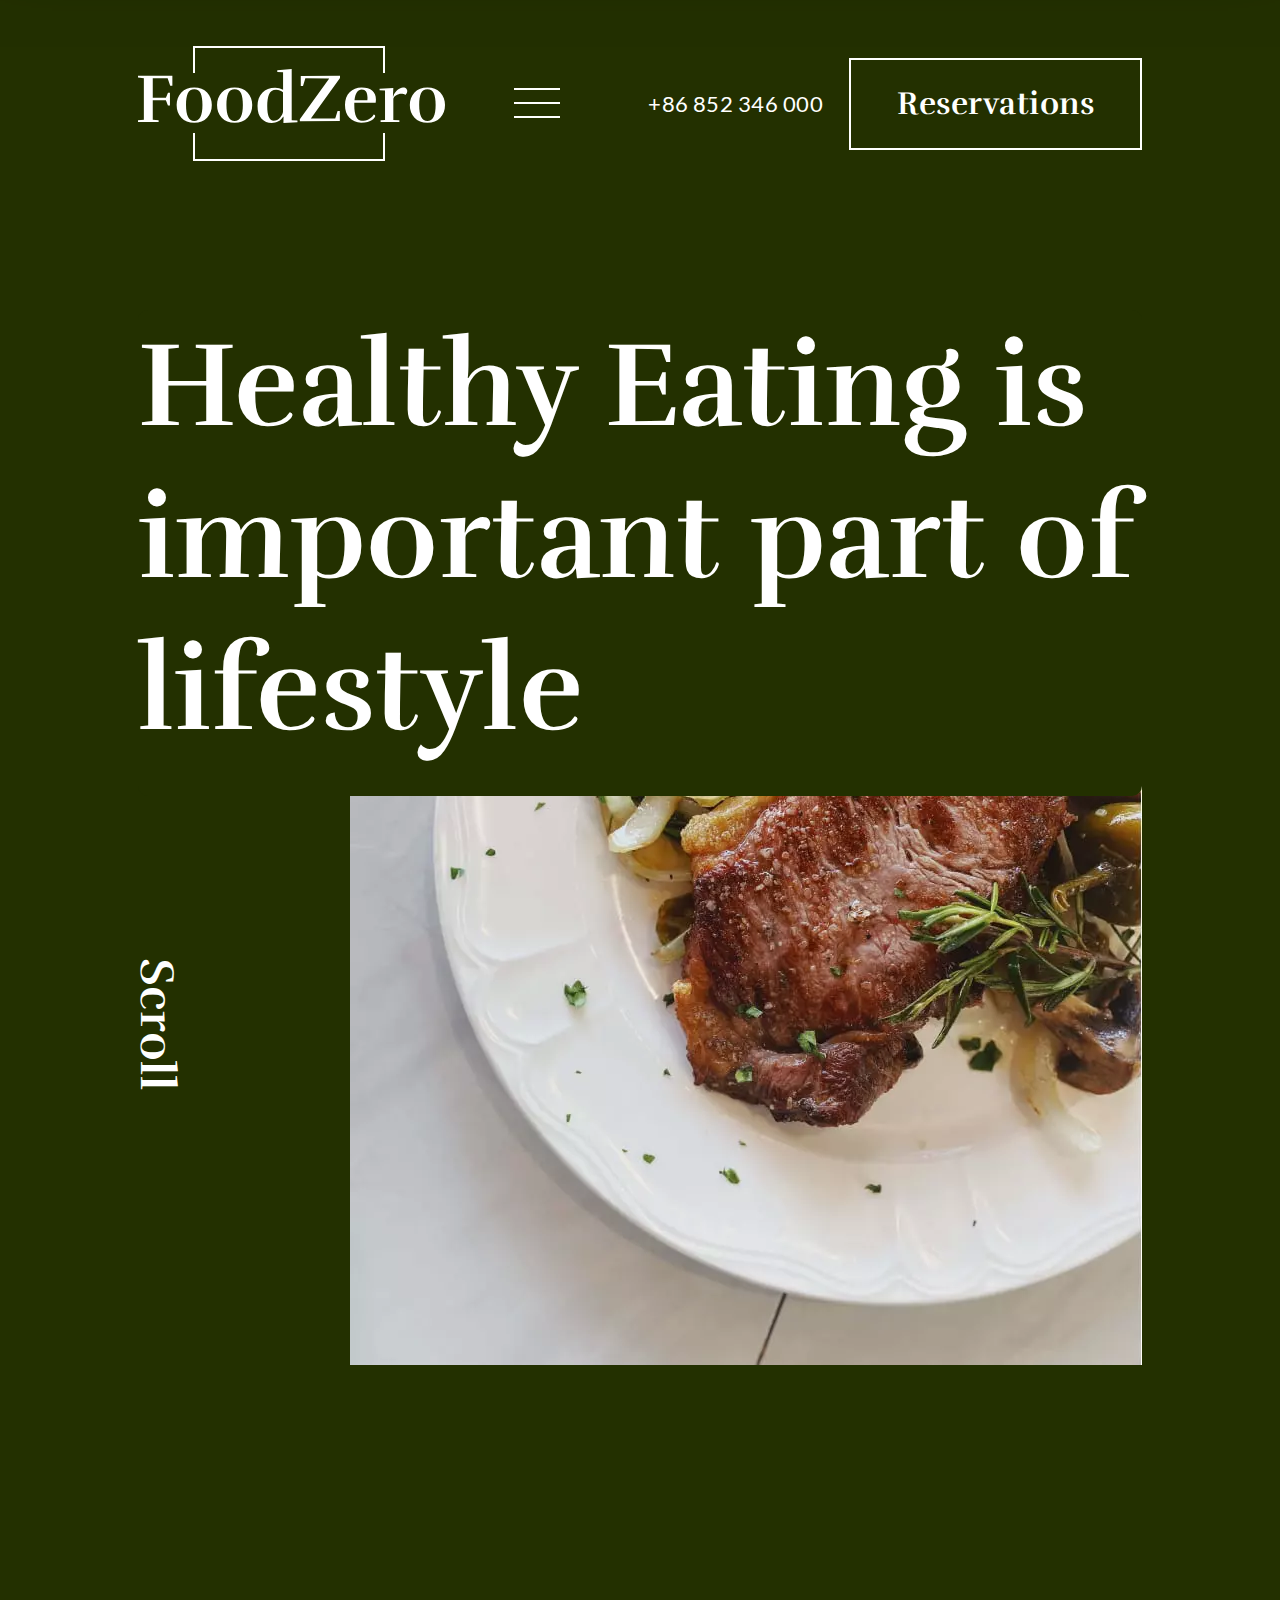
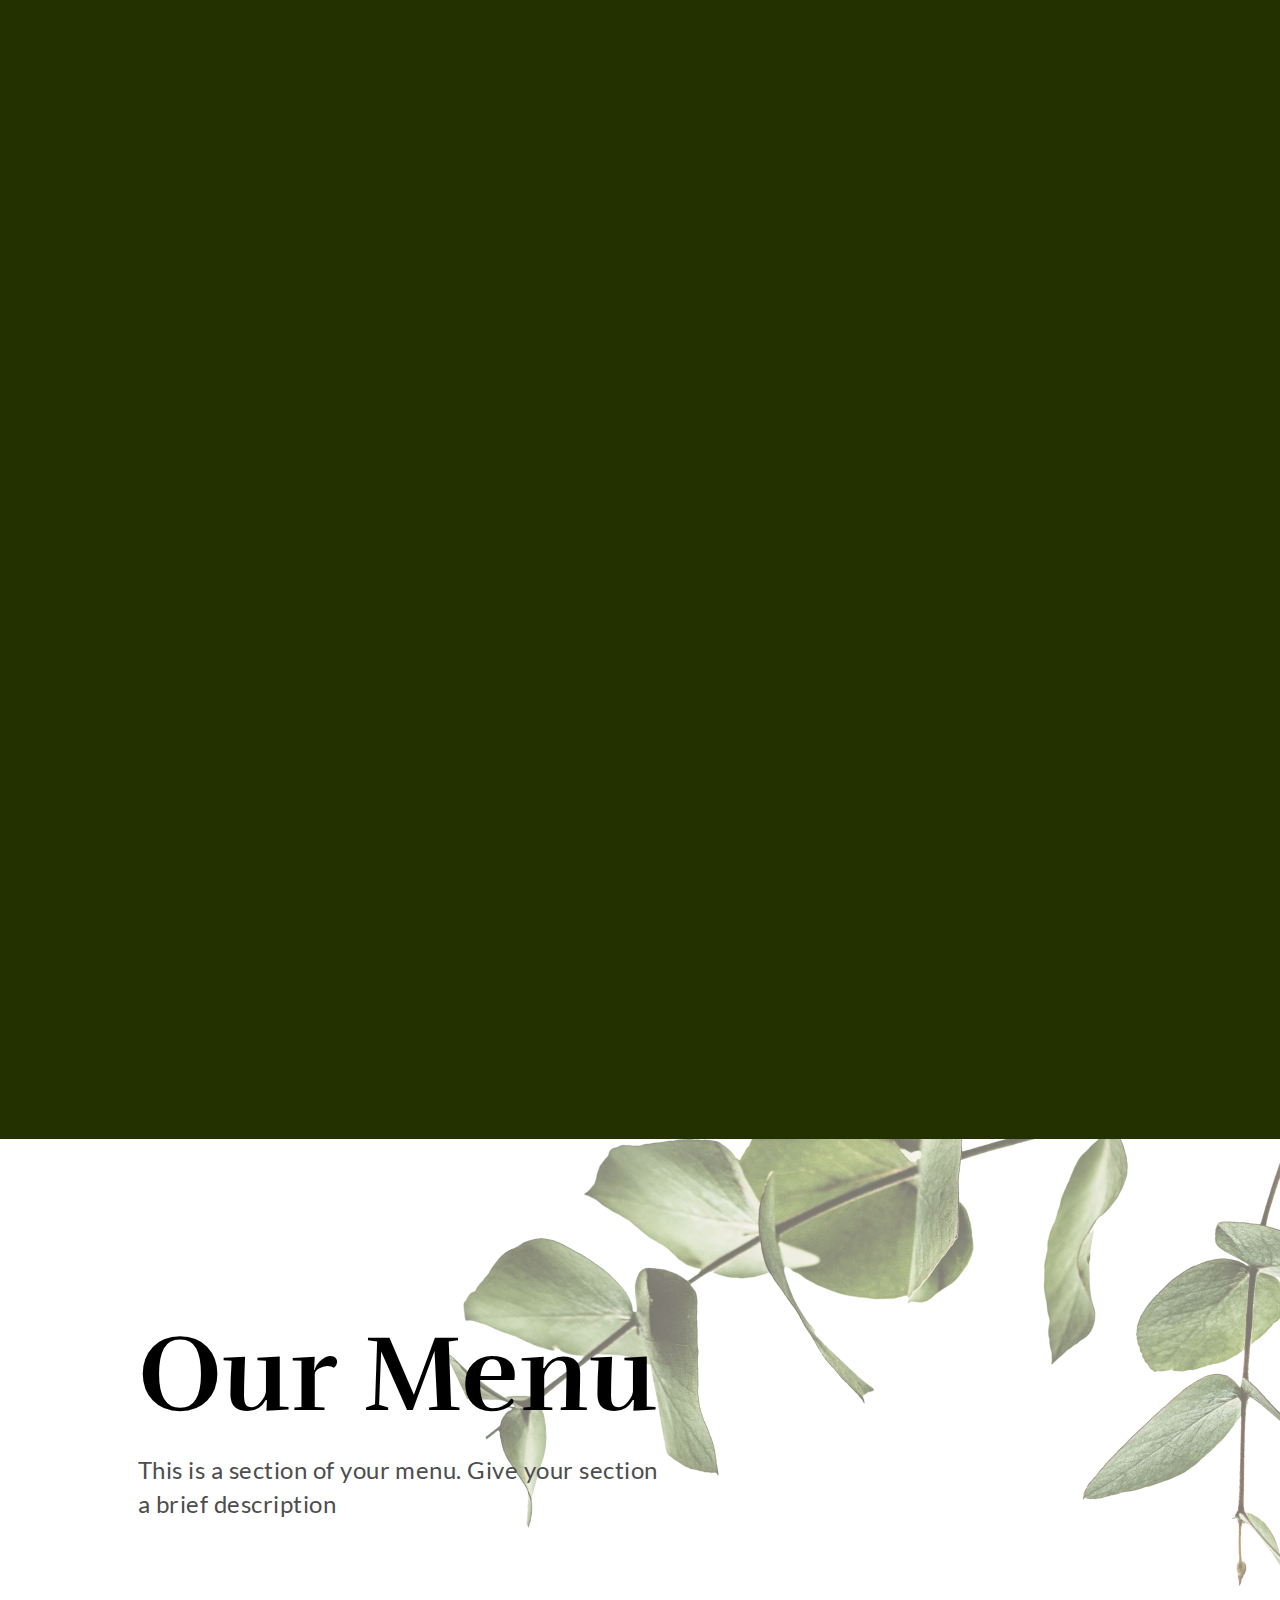
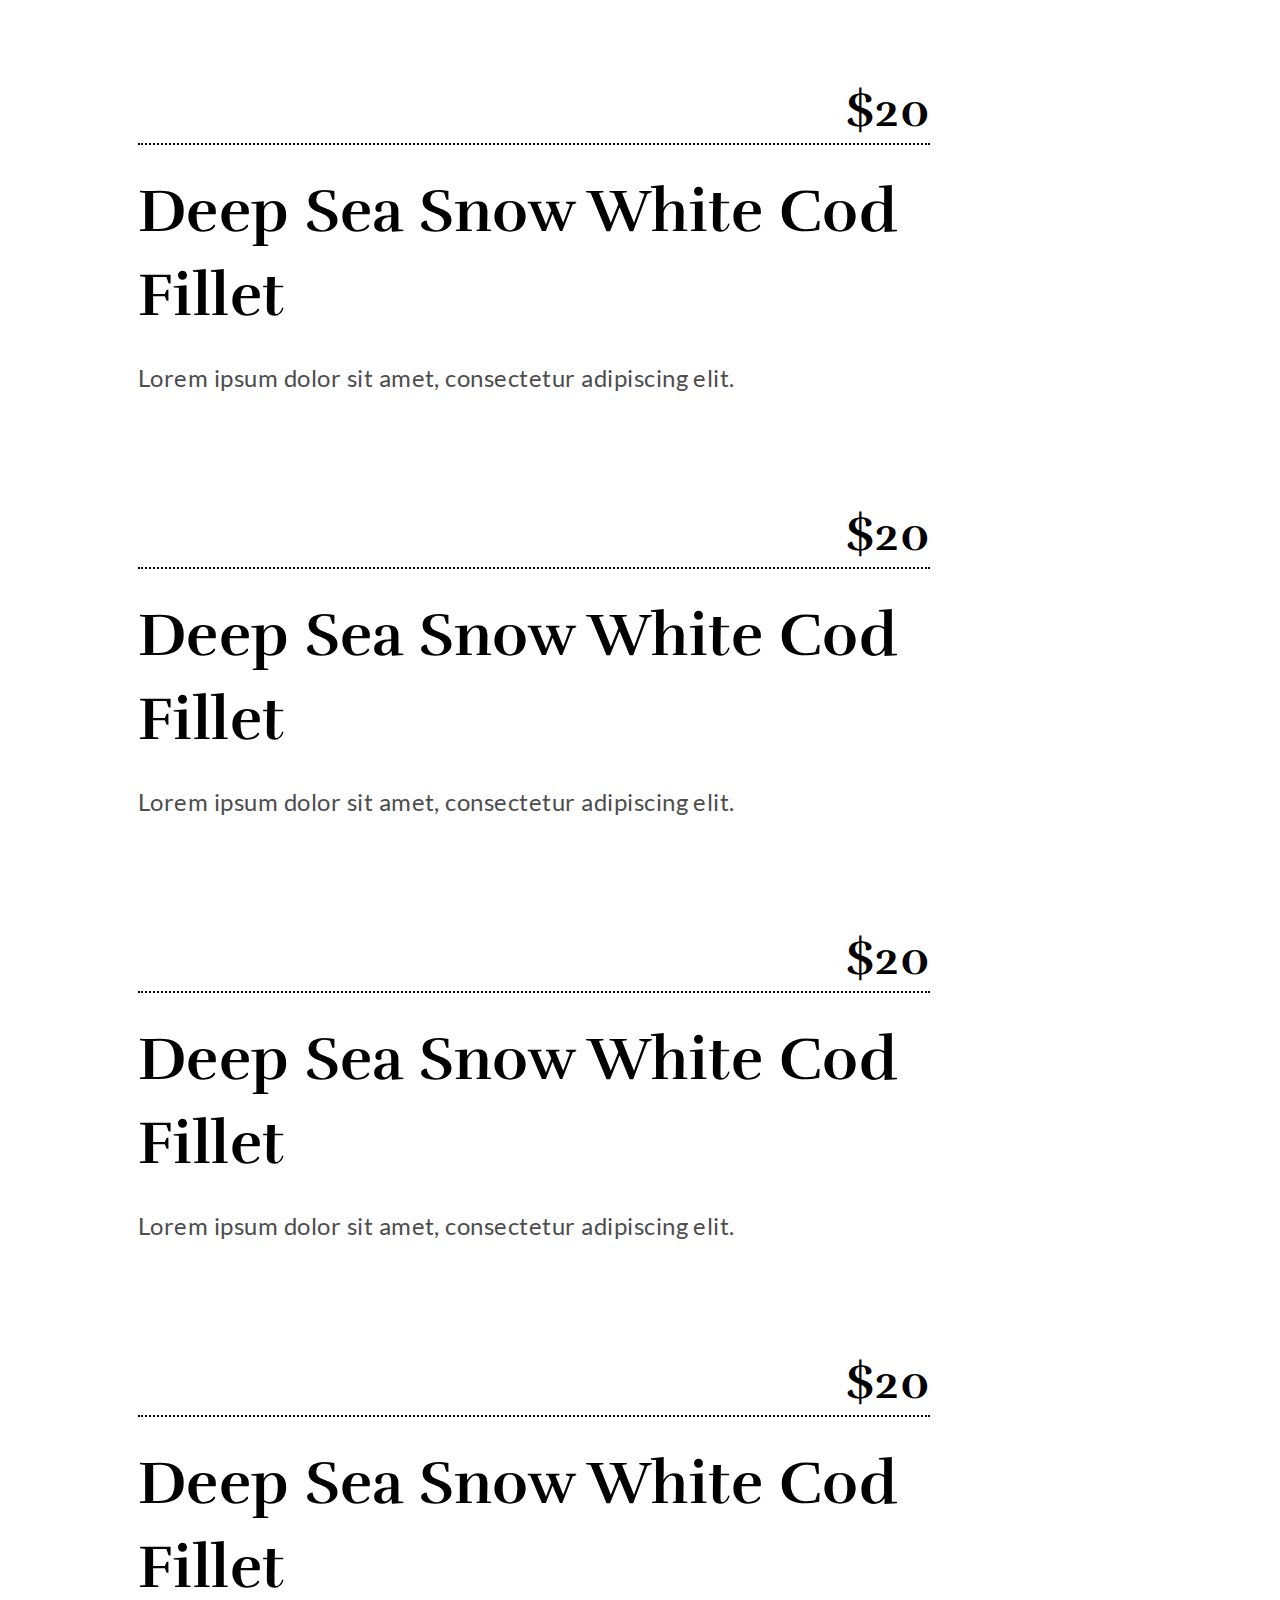
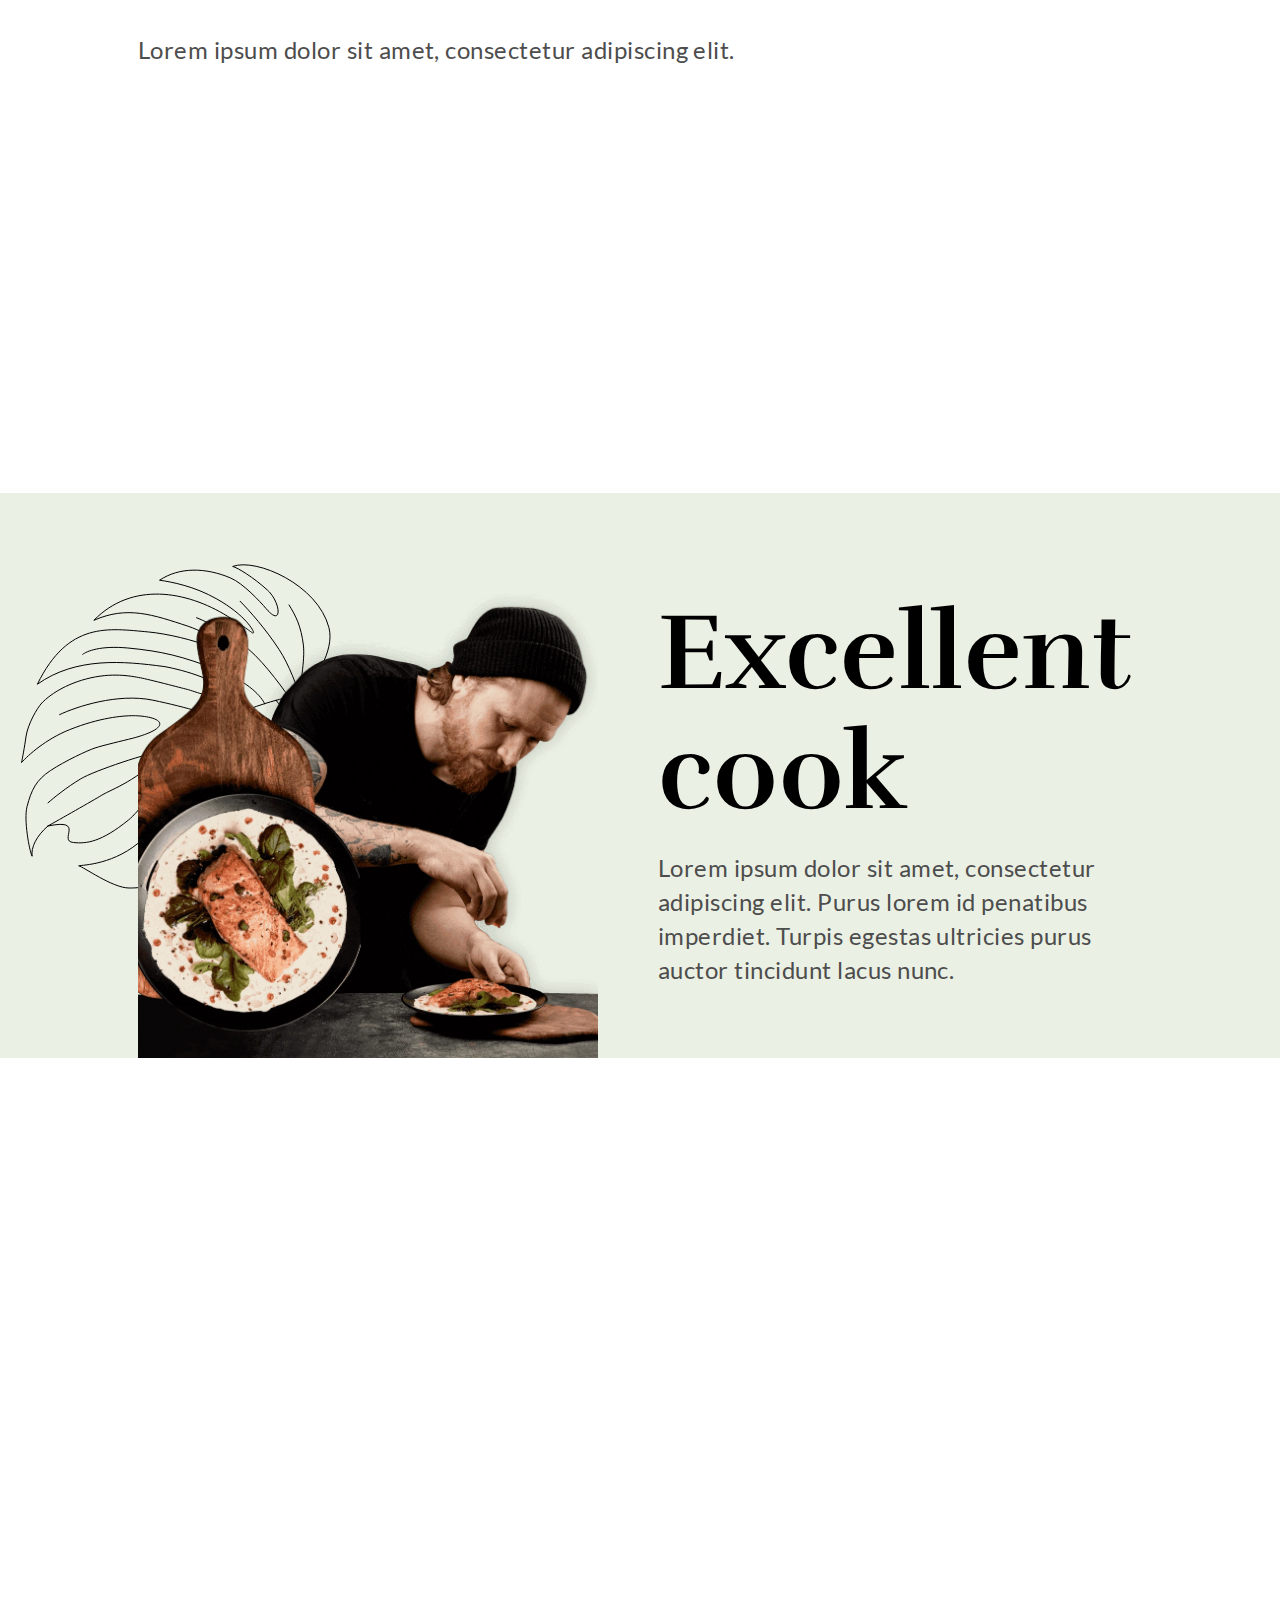
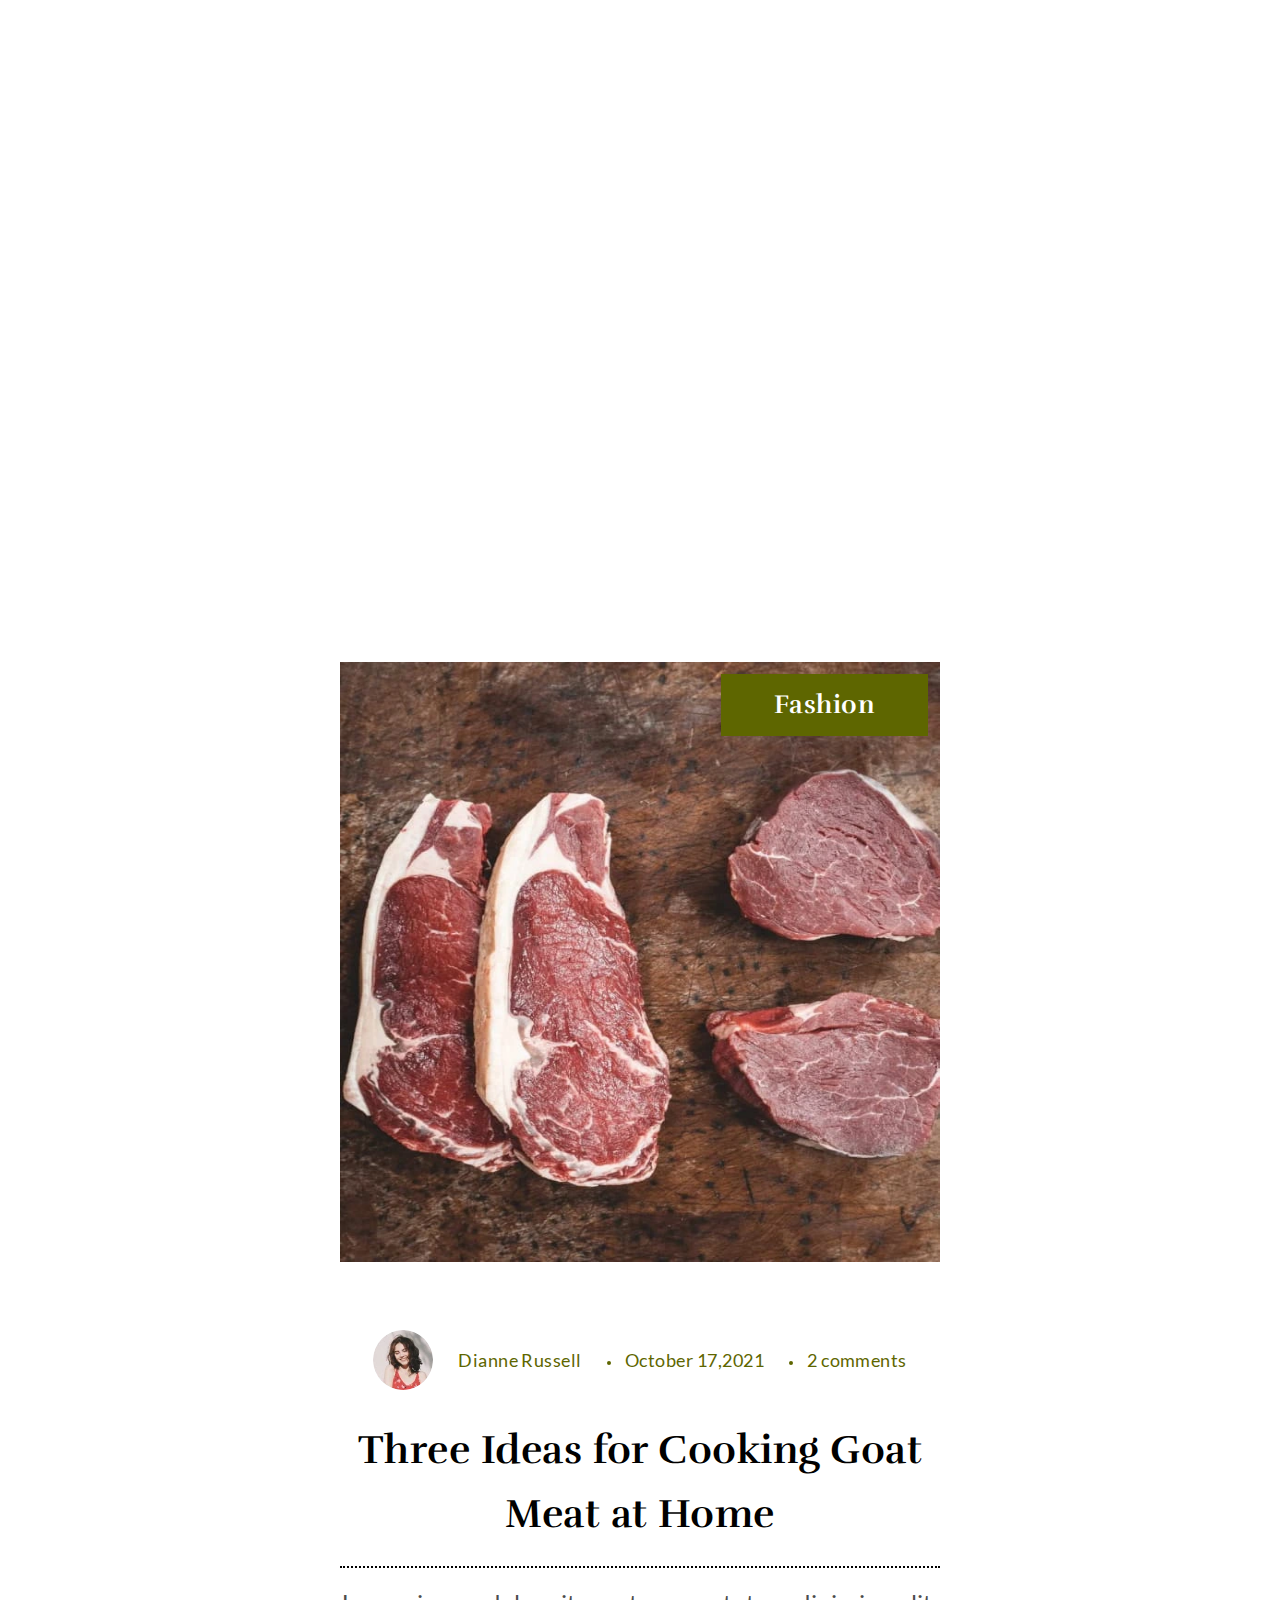
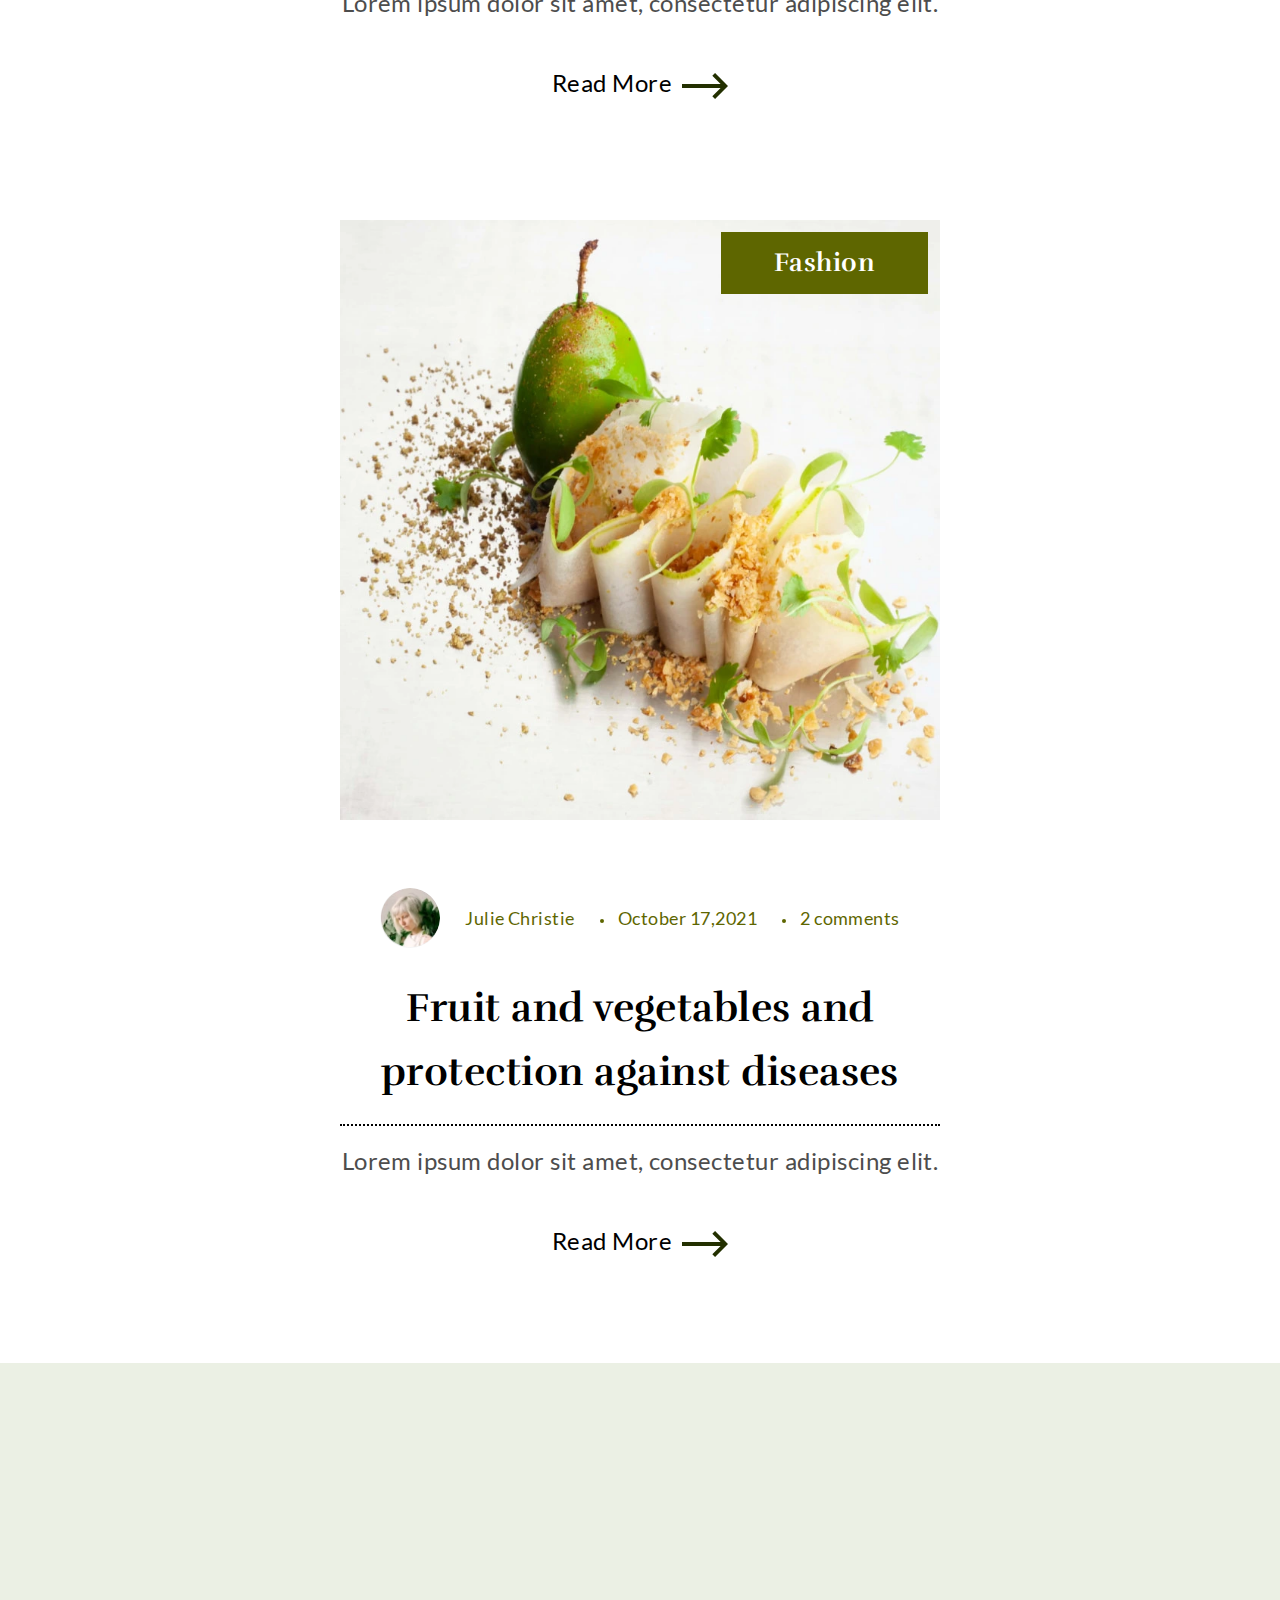
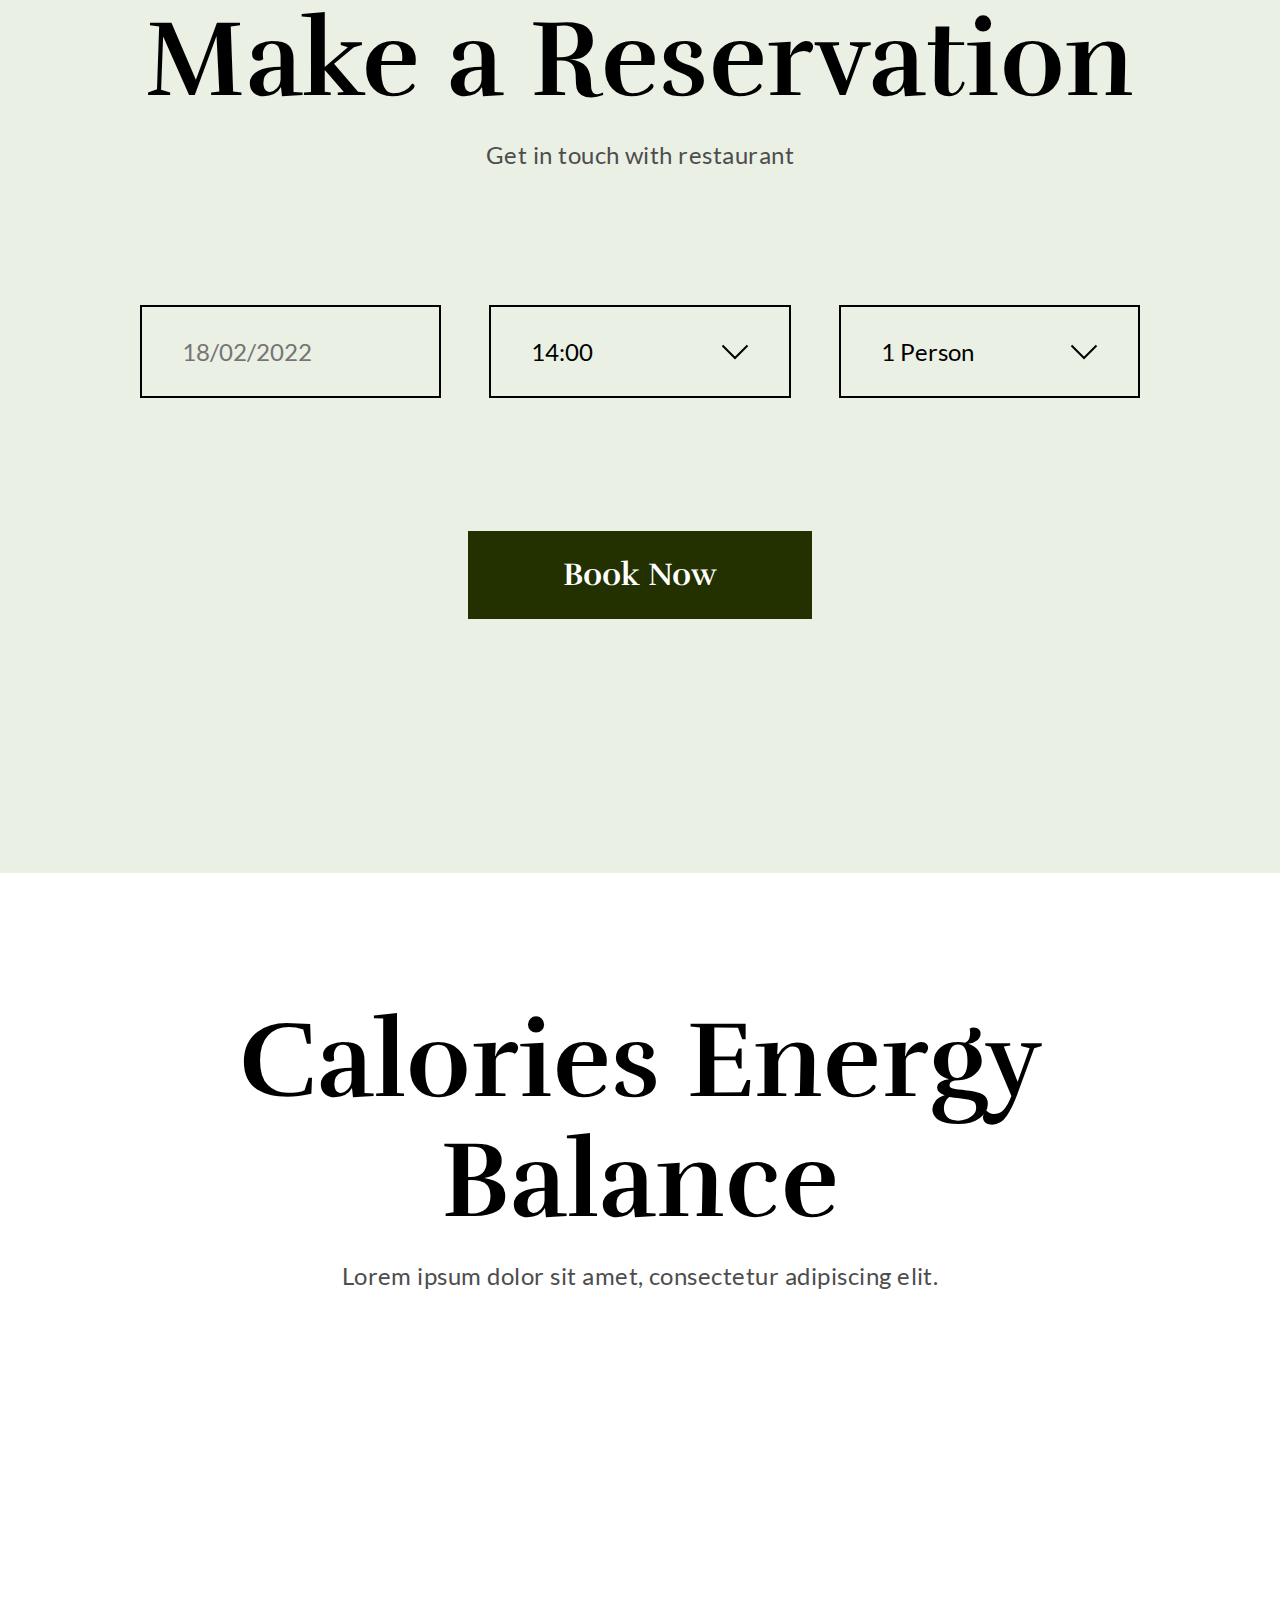
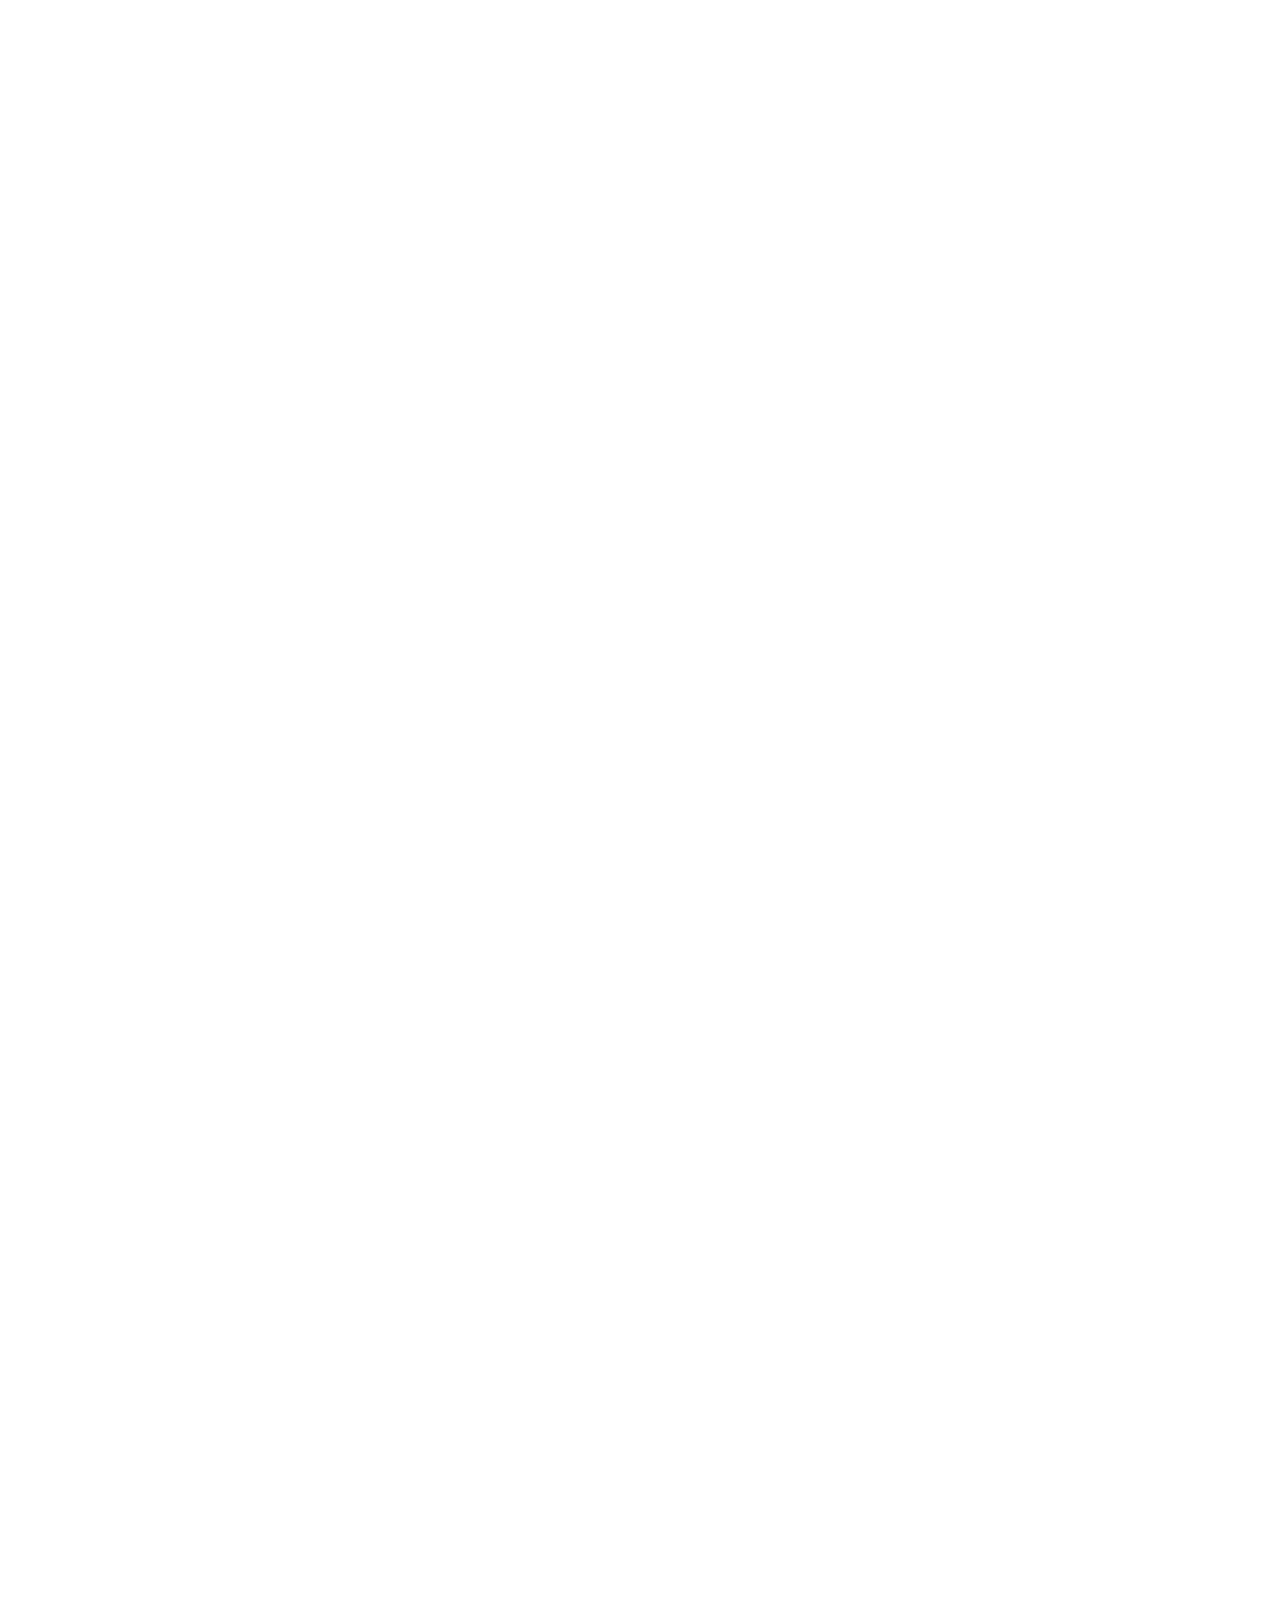
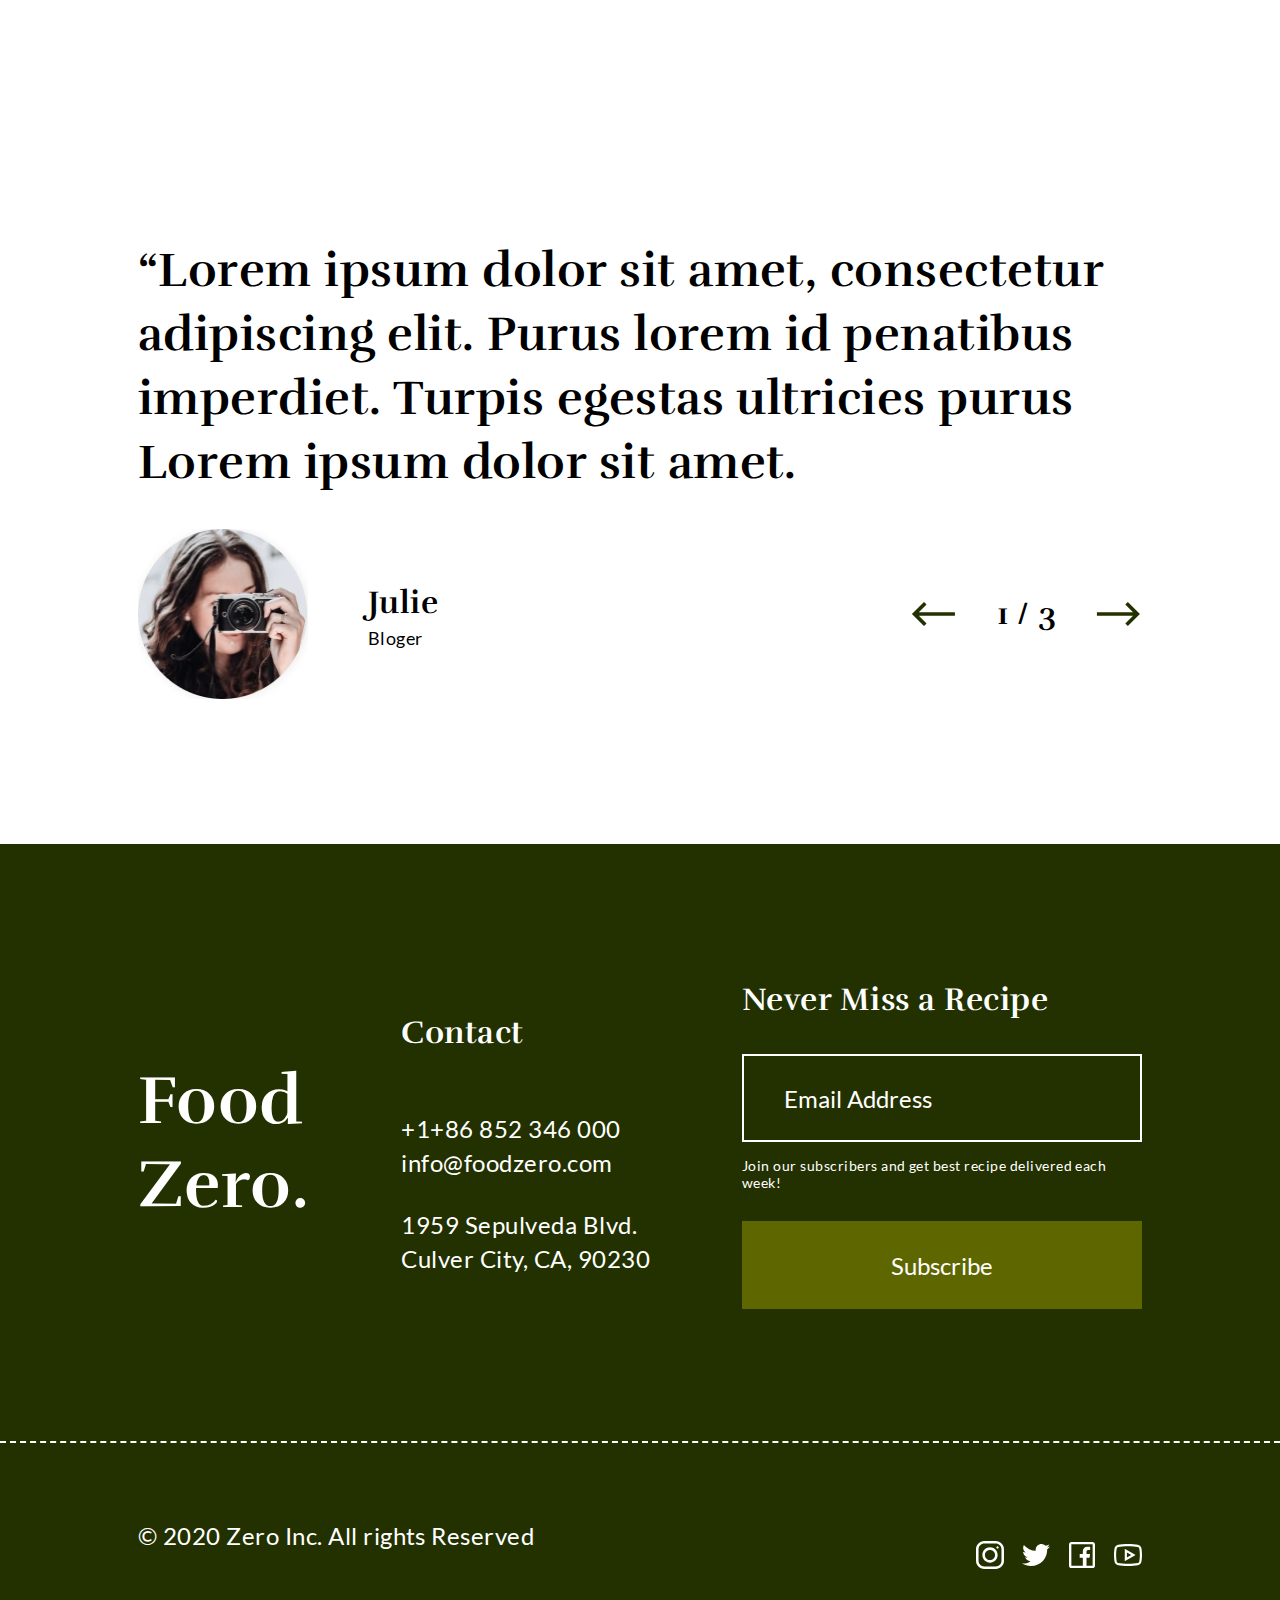
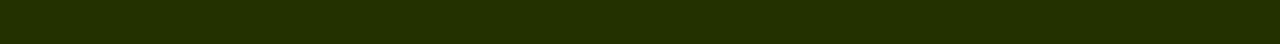
==== commit 3841d7ae: "БЭМ+валидатор апдейт" ====
--- a/index.html
+++ b/index.html
@@ -14,7 +14,7 @@
     <title>FoodZero</title>
   </head>
   <body>
-    <header class="page-header">
+    <header class="header">
       <div class="header__block">
         <div class="container">
           <div class="header__controls">
@@ -58,21 +58,21 @@
               <a class="header__contact-phone" href="tel:+1+86852346000">+1+86 852 346 000</a>
               <a class="header__contact-email" href="mailto:info@foodzero.com">info@foodzero.com</a>
               <a class="header__contact-address" href="https://goo.gl/maps/n8Y7d1azujjerAZP7">1959 Sepulveda Blvd.<br>Culver City, CA, 90230</a>
-              <ul class="socials">
+              <ul class="social">
                 <li class="social__item">
-                  <a class="social__link social_instagram" href="" target="_blank"></a>
+                  <a class="social__link social__link--instagram" href="" target="_blank"></a>
                   <span class="visually-hidden">Our instagram page</span>
                 </li>
                 <li class="social__item">
-                  <a class="social__link social_twitter" href="" target="_blank"></a>
+                  <a class="social__link social__link--twitter" href="" target="_blank"></a>
                   <span class="visually-hidden">Our twitter page</span>
                 </li>
                 <li class="social__item">
-                  <a class="social__link social_facebook" href="" target="_blank"></a>
+                  <a class="social__link social__link--facebook" href="" target="_blank"></a>
                   <span class="visually-hidden">Our facebook page</span>
                 </li>
                 <li class="social__item">
-                  <a class="social__link social_youtube" href="" target="_blank"></a>
+                  <a class="social__link social__link--youtube" href="" target="_blank"></a>
                   <span class="visually-hidden">Our youtube channel</span>
                 </li>
               </ul>
@@ -86,22 +86,22 @@
       <section class="index-presentation">
         <div class="container">
           <h1 class="visually-hidden">FoodZero restaurant</h1>
-          <div class="presentation__main">
-            <span class="presentation__heading pre-animated">Healthy Eating is important part of lifestyle</span>
-            <p class="presentation__text pre-animated">Lorem ipsum dolor sit amet, consectetur adipiscing elit. Neque congue arcu</p>
-            <span class="presentation__scroll pre-animated">Scroll</span>
-
-            <div class="presentation__spice spice_mustard pre-animated"></div>
-            <div class="presentation__spice spice_coriander pre-animated"></div>
-            <div class="presentation__spice spice_cinnamon pre-animated"></div>
-          </div>
-          <div class="presentation__topics">
-            <div class="topic__item pre-animated">
+          <div class="index-presentation__main">
+            <span class="presentation-heading pre-animated">Healthy Eating is important part of lifestyle</span>
+            <p class="index-presentation__text pre-animated">Lorem ipsum dolor sit amet, consectetur adipiscing elit. Neque congue arcu</p>
+            <span class="index-presentation__scroll pre-animated">Scroll</span>
+
+            <div class="index-presentation__spice index-presentation__spice--mustard pre-animated"></div>
+            <div class="index-presentation__spice index-presentation__spice--coriander pre-animated"></div>
+            <div class="index-presentation__spice index-presentation__spice--cinnamon pre-animated"></div>
+          </div>
+          <div class="index-presentation__topics">
+            <div class="topic pre-animated">
               <img class="topic__cover" src="images/presentation/index-presentation/pasta.webp" alt="pasta" width="792" height="560">
               <span class="topic__title">Start to plan your diet today</span>
               <span class="topic__subtitle">Lorem ipsum dolor sit amet, consectetur adipiscing elit. Neque congue arcu</span>
             </div>
-            <div class="topic__item pre-animated">
+            <div class="topic pre-animated">
               <span class="topic__subtitle">Lorem ipsum dolor sit amet, consectetur adipiscing elit. Neque congue arcu</span>
               <img class="topic__cover" src="images/presentation/index-presentation/pepper.webp" alt="pasta" width="508" height="710">
             </div>
@@ -111,10 +111,10 @@
 
       <section class="menu-preview">
         <div class="container">
-          <h2 class="section__title">Our Menu</h2>
-          <p class="section__subtitle">This is a section of your menu. Give your section <br> a brief description</p>
-
-          <ul class="menu__list">
+          <h2 class="section-title">Our Menu</h2>
+          <p class="section-subtitle">This is a section of your menu. Give your section <br> a brief description</p>
+
+          <ul class="menu">
             <li class="menu__item">
               <span class="menu__price">$20</span>
               <span class="menu__meal">Deep Sea Snow White Cod Fillet</span>
@@ -143,31 +143,31 @@
         <div class="container">
           <img class="cook-preview__image" src="images/cook-preview-bgr.webp" alt="our chef" width="952" height="896">
           <div class="cook-preview__info">
-            <h2 class="section__title">Excellent cook</h2>
-            <p class="section__subtitle">Lorem ipsum dolor sit amet, consectetur adipiscing elit. Purus lorem id penatibus imperdiet. Turpis egestas ultricies purus auctor tincidunt lacus nunc.</p>
-          </div>
-          <div class="decorative-bgr pre-animated decorative_leaf-1"></div>
-          <div class="decorative-bgr pre-animated decorative_leaf-2"></div>
+            <h2 class="section-title">Excellent cook</h2>
+            <p class="section-subtitle">Lorem ipsum dolor sit amet, consectetur adipiscing elit. Purus lorem id penatibus imperdiet. Turpis egestas ultricies purus auctor tincidunt lacus nunc.</p>
+          </div>
+          <div class="decorative-bgr pre-animated decorative-bgr--leaf-1"></div>
+          <div class="decorative-bgr pre-animated decorative-bgr--leaf-2"></div>
         </div>
       </section>
 
       <section class="advantages">
         <div class="container">
           <h2 class="visually-hidden">Our Advantages</h2>
-          <ul class="advantages__list">
-            <li class="advatages__item pre-animated">
-              <div class="advantages__image advantages_fish"></div>
-              <span class="advantage__title">Premium Quality</span>
+          <ul class="advantages">
+            <li class="advantages__item pre-animated">
+              <div class="advantages__image advantages__image--fish"></div>
+              <span class="advantages__title">Premium Quality</span>
               <span class="advantages__subtitle">Lorem ipsum dolor sit amet, consectetur adipiscing elit. Neque congue arcu</span>
             </li>
-            <li class="advatages__item pre-animated">
-              <div class="advantages__image advantages_carrot"></div>
-              <span class="advantage__title">Seasonal Vegetables</span>
+            <li class="advantages__item pre-animated">
+              <div class="advantages__image advantages__image--carrot"></div>
+              <span class="advantages__title">Seasonal Vegetables</span>
               <span class="advantages__subtitle">Lorem ipsum dolor sit amet, consectetur adipiscing elit. Neque congue arcu</span>
             </li>
-            <li class="advatages__item pre-animated">
-              <div class="advantages__image advantages_lemon"></div>
-              <span class="advantage__title">Fresh Fruit</span>
+            <li class="advantages__item pre-animated">
+              <div class="advantages__image advantages__image--lemon"></div>
+              <span class="advantages__title">Fresh Fruit</span>
               <span class="advantages__subtitle">Lorem ipsum dolor sit amet, consectetur adipiscing elit. Neque congue arcu</span>
             </li>
           </ul>
@@ -177,13 +177,13 @@
       <section class="blog-preview">
         <div class="container">
           <h2 class="visually-hidden">Our Blogs</h2>
-          <ul class="blogs__list">
-            <li class="blogs__article">
+          <ul class="blogs">
+            <li class="article">
               <a class="blogs__link" href="article-1.html">
                 <span class="article__tag">Fashion</span>
                 <img class="article__cover" src="images/blog-covers/article-meat.webp" alt="peach fruit dessert: cover of the article about meat" width="792" height="792">
               </a>
-              <div class="article__author">
+              <div class="author">
                 <img class="author__image" src="images/blog-authors/dianne.webp" alt="author: julie christie" width="100" height="100">
                 <span class="author__name">Dianne Russell</span>
                 <span class="article__date">October 17,2021</span>
@@ -194,12 +194,12 @@
               <a class="article__link" href="article-1.html">Read More</a>
             </li>
 
-            <li class="blogs__article">
+            <li class="article">
               <a class="blogs__link" href="blogs.html">
                 <span class="article__tag">Fashion</span>
                 <img class="article__cover" src="images/blog-covers/article-fruit.webp" alt="peach fruit dessert: cover of the article about fruits" width="792" height="792">
               </a>
-              <div class="article__author">
+              <div class="author">
                 <img src="images/blog-authors/julie.webp" alt="author: julie christie" class="author__image" width="60" height="60">
                 <span class="author__name">Julie Christie</span>
                 <span class="article__date">October 17,2021</span>
@@ -216,11 +216,11 @@
       <iframe name="stayhere" style="display: none"></iframe>
       <section class="index-form">
         <div class="container">
-          <h2 class="section__title">Make a Reservation</h2>
-          <p class="section__subtitle">Get in touch with restaurant</p>
-
-          <form class="index-form__form" action="" method="post" target="stayhere">
-            <div class="form__wrapper">
+          <h2 class="section-title">Make a Reservation</h2>
+          <p class="section-subtitle">Get in touch with restaurant</p>
+
+          <form class="index-form__form" action="mailto:valerythf@outlook.com" method="post" target="stayhere">
+            <div class="form-wrapper">
               <input class="index-form__input" type="text" placeholder="18/02/2022">
               <select class="index-form__input">
                 <option value="14">14:00</option>
@@ -248,23 +248,24 @@
 
       <section class="calories">
         <div class="container">
-          <h2 class="section__title">Calories Energy <br> Balance</h2>
-          <p class="section__subtitle">Lorem ipsum dolor sit amet, consectetur adipiscing elit.</p>
+          <h2 class="section-title">Calories Energy <br> Balance</h2>
+          <p class="section-subtitle">Lorem ipsum dolor sit amet, consectetur adipiscing elit.</p>
           <ul class="calories__list">
-            <li class="calories__item pre-animated calories_starters">
-              <a class="calories__title">Starters</a>
-            </li>
-            <li class="calories__item pre-animated calories_mains">
-              <a class="calories__title">Mains</a>
-            </li>
-            <li class="calories__item pre-animated calories_soups">
-              <a class="calories__title">Soups</a>
-            </li>
-          </ul>
-        </div>
-      </section>
-
-      <section class="quotes-slider">
+            <li class="calories__item pre-animated calories__item--starters">
+              <a class="calories__title" href="menu.html#menu-starters">Starters</a>
+            </li>
+            <li class="calories__item pre-animated calories__item--mains">
+              <a class="calories__title" href="menu.html#menu-mains">Mains</a>
+            </li>
+            <li class="calories__item pre-animated calories__item--soups">
+              <a class="calories__title" href="menu.html#menu-mains">Soups</a>
+            </li>
+          </ul>
+        </div>
+      </section>
+
+      <section class="quotes">
+				<h3 class="visually-hidden">Reviews</h3>
         <div class="container">
           <ul class="quotes__slides">
             <li class="quote">“Lorem ipsum dolor sit amet, consectetur adipiscing elit. Purus lorem id penatibus imperdiet. Turpis egestas ultricies purus  Lorem ipsum dolor sit amet.</li>
@@ -296,7 +297,7 @@
               </li>
             </ul>
 
-            <div class="slider__counter">
+            <div class="slider">
               <button class="slider__prev"></button>
               <span class="slider__current">1</span>
               <span class="slider__slash">/</span>
@@ -308,7 +309,7 @@
       </section>
     </main>
 
-    <footer class="page-footer">
+    <footer class="footer">
       <div class="footer__info">
         <div class="container">
           <a href="index.html">
@@ -322,7 +323,7 @@
           </section>
           <section class="footer__subscribe">
             <h3 class="footer__title">Never Miss a Recipe</h3>
-            <form class="footer__form" action="" method="post">
+            <form class="footer__form" action="mailto:valerythf@outlook.com" method="post">
               <label class="footer__label">
                 <input class="input input_white" type="email" placeholder="Email Address">
                 Join our subscribers and get best recipe delivered each week!
@@ -332,24 +333,24 @@
           </section>
         </div>
       </div>
-      <div class="footer__copyright">
+      <div class="copyright">
         <div class="container">
           <span class="copyright__text">© 2020 Zero Inc. All rights Reserved</span>
-          <ul class="socials">
+          <ul class="social">
             <li class="social__item">
-              <a class="social__link social_instagram" href="" target="_blank"></a>
+              <a class="social__link social__link--instagram" href="" target="_blank"></a>
               <span class="visually-hidden">Our instagram page</span>
             </li>
             <li class="social__item">
-              <a class="social__link social_twitter" href="" target="_blank"></a>
+              <a class="social__link social__link--twitter" href="" target="_blank"></a>
               <span class="visually-hidden">Our twitter page</span>
             </li>
             <li class="social__item">
-              <a class="social__link social_facebook" href="" target="_blank"></a>
+              <a class="social__link social__link--facebook" href="" target="_blank"></a>
               <span class="visually-hidden">Our facebook page</span>
             </li>
             <li class="social__item">
-              <a class="social__link social_youtube" href="" target="_blank"></a>
+              <a class="social__link social__link--youtube" href="" target="_blank"></a>
               <span class="visually-hidden">Our youtube channel</span>
             </li>
           </ul>
--- a/css/style.css
+++ b/css/style.css
@@ -5,7 +5,7 @@
 	--black: rgba(0, 0, 0, 1);
 
 	--yellow: #efcb00;
-
+ 
 	--green-white: rgba(235, 240, 228, 1);
 	--green-light: rgba(156, 170, 0, 1);
 	--green-dark: rgba(94, 102, 0, 1);
@@ -50,7 +50,7 @@
 	margin: 0 auto;
 }
 
-.presentation__heading {
+.presentation-heading {
 	font-family: Rufina;
 	font-size: 148px;
 	font-weight: bold;
@@ -58,21 +58,21 @@
 }
 
 
-.section__title {
+.section-title {
 	font-family: Rufina;
 	font-weight: bold;
 	font-size: 108px;
 	line-height: 120px;
 }
 
-.section__subtitle {
+.section-subtitle {
 	margin-top: 18px;
 	color: var(--gray);
 }
 
 /*------------------------------------HEADER*/
 
-.page-header {
+.header {
 	position: absolute;
 	top: 0;
 	left: 0;
@@ -85,7 +85,7 @@
 	background-color: transparent;
 }
 
-.page-header .container {
+.header .container {
 	display: flex;
 	justify-content: space-between;
 	align-items: center;
@@ -170,7 +170,7 @@
 	background-size: cover;
 	background-repeat: no-repeat;
 
-	box-shadow: 0px 10px 75px black;;
+	box-shadow: 0px 10px 75px black;
 
 	transition: all 0.5s ease;
 }
@@ -236,7 +236,7 @@
 	border-bottom: 2px dashed var(--white);
 }
 
-.socials {
+.social {
 	margin-top: 38px;
 }
 
@@ -297,7 +297,7 @@
 	background-color: var(--green-black);
 }
 
-.presentation__main {
+.index-presentation__main {
 	position: relative;
 
 	height: 1055px;
@@ -307,7 +307,7 @@
 	background-repeat: no-repeat;
 }
 
-.index-presentation .presentation__heading {
+.index-presentation .presentation-heading {
 	display: inline-block;
 	max-width: 1067px;
 
@@ -315,7 +315,7 @@
 	transform: translate(0, 50px);
 }
 
-.presentation__text {
+.index-presentation__text {
 	display: block;
 	max-width: 565px;
 	margin-top: 50px;
@@ -324,19 +324,19 @@
 	transform: translate(0, 50px);
 }
 
-.index-presentation .presentation__heading.animated {
+.index-presentation .presentation-heading.animated {
 	opacity: 1;
 	transform: translate(0, 0);
 	transition: all 0.4s linear 0.2s;
 }
 
-.index-presentation .presentation__text.animated {
+.index-presentation .index-presentation__text.animated {
 	opacity: 1;
 	transform: translate(0, 0);
 	transition: all 0.4s linear 0.5s;
 }
 
-.presentation__scroll {
+.index-presentation__scroll {
 	position: absolute;
 	left: -260px;
 	top: 824px;
@@ -352,7 +352,7 @@
 	transform: rotate(90deg);
 }
 
-.presentation__scroll::after {
+.index-presentation__scroll::after {
 	display: inline-block;
 
 	content: "";
@@ -369,12 +369,12 @@
 	transition: all 1s linear 1s;
 }
 
-.presentation__scroll.animated::after {
+.index-presentation__scroll.animated::after {
 	opacity: 1;
 	transform: scaleY(1.0);
 }
 
-.presentation__spice {
+.index-presentation__spice {
 	position: absolute;
 	bottom: -40px;
 
@@ -385,7 +385,7 @@
 	background-size: contain;
 }
 
-.presentation__spice.spice_mustard {
+.index-presentation__spice.index-presentation__spice--mustard {
 	opacity: 0;
 
 	right: 888px;
@@ -393,11 +393,11 @@
 	background-image: url('../images/presentation/index-presentation/mustard.webp');
 }
 
-.spice_mustard.animated {
+.index-presentation__spice--mustard.animated {
 	animation: show 0.4s linear 0.7s forwards;
 }
 
-.presentation__spice.spice_coriander {
+.index-presentation__spice.index-presentation__spice--coriander {
 	opacity: 0;
 
 	right: 589px;
@@ -405,11 +405,11 @@
 	background-image: url('../images/presentation/index-presentation/coriander.webp');
 }
 
-.spice_coriander.animated {
+.index-presentation__spice--coriander.animated {
 	animation: show 0.4s linear 1.1s forwards;
 }
 
-.presentation__spice.spice_cinnamon {
+.index-presentation__spice.index-presentation__spice--cinnamon {
 	opacity: 0;
 
 	right: 285px;
@@ -417,7 +417,7 @@
 	background-image: url('../images/presentation/index-presentation/cinnamon.webp');
 }
 
-.spice_cinnamon.animated {
+.index-presentation__spice--cinnamon.animated {
 	animation: show 0.4s linear 1.5s forwards;
 }
 
@@ -431,14 +431,14 @@
 	}
 }
 
-.presentation__topics {
+.index-presentation__topics {
 	display: flex;
 	justify-content: space-between;
 
 	margin-top: 290px;
 }
 
-.topic__item {
+.topic {
 	display: flex;
 	flex-direction: column;
 	justify-content: space-between;
@@ -449,7 +449,7 @@
 	transform: translate(0, 50px);
 }
 
-.topic__item.animated {
+.topic.animated {
 	opacity: 1;
 	transform: translate(0, 0);
 	transition: all 0.4s linear 0.2s;
@@ -470,7 +470,7 @@
 
 /*---MENU---*/
 
-.menu__list {
+.menu {
 	display: flex;
 	justify-content: space-between;
 	align-items: center;
@@ -524,7 +524,7 @@
 	background-repeat: no-repeat;
 }
 
-.menu-preview .menu__list {
+.menu-preview .menu {
 	margin-top: 50px;
 }
 
@@ -555,7 +555,7 @@
 	background-repeat: no-repeat;
 }
 
-.decorative-bgr.decorative_leaf-1 {
+.decorative-bgr.decorative-bgr--leaf-1 {
 	top: 71px;
 	left: 21px;
 	z-index: -1;
@@ -566,7 +566,7 @@
 	background-image: url("data:image/svg+xml,%3Csvg width='406' height='336' viewBox='0 0 406 336' fill='none' xmlns='http://www.w3.org/2000/svg'%3E%3Cpath d='M278.548 131.56C292.963 117.813 313.972 86.9358 307.947 63.7024C296.769 20.6025 235.289 -6.28164 211.66 2.44446C216.661 3.75758 231.583 12.6979 246.446 26.0727C259.957 38.2301 261.871 64.4088 245.155 44.6609C239.303 37.7471 222.154 19.3344 209.665 14.016C184.373 3.24563 158.211 3.10103 138.536 16.2089C150.416 17.8931 173.045 22.0323 195.919 35.0187C224.511 51.2516 233.351 67.3811 232.457 68.7499C231.563 70.1187 232.746 68.5472 206.759 52.3892C165.331 26.6292 110.916 17.4695 72.8562 56.3252C106.313 41.5385 131.858 50.6852 167.156 62.2555C184.476 67.9327 214.084 86.0408 209.793 88.9335C205.501 91.8261 201.545 88.5914 188.048 82.5426C174.551 76.4938 145.774 69.5842 127.609 67.9722C87.5878 64.4207 47.348 57.0127 16.3592 120.229C55.1443 92.777 102.457 97.103 142.936 102.518C151.512 103.666 203.803 115.792 199.164 129.019C196.378 136.963 173.054 127.052 166.292 125.402C159.531 123.752 128.354 115.48 119.326 113.815C110.299 112.15 90.9292 108.124 65.2372 114.94C39.5453 121.755 25.3082 134.262 20.8319 138.987C16.3555 143.711 6.70911 160.03 4.92503 173.022C3.49776 183.415 1.41987 194.328 0.559294 198.485C7.1486 191.235 24.515 175.292 48.6158 165.647C78.7417 153.591 101.595 151.673 112.332 151.688C123.069 151.704 139.5 154.166 138.75 160.348C138 166.53 120.005 172.122 111.214 174.354C102.423 176.586 81.8 181.38 74.0443 183.963C66.2887 186.546 44.23 196.854 29.5896 206.494C14.9493 216.134 10.4039 225.998 6.05859 242.524C2.58234 255.745 8.33007 286.459 11.0964 292.225C9.96434 283.892 14.8843 272.351 26.931 261.99M278.548 131.56L289.342 132.263M278.548 131.56C278.506 123.558 284.231 96.2112 282.384 81.0753C280.074 62.1554 274.694 51.6414 268.028 40.9412M278.548 131.56C276.04 122.816 268.434 101.359 258.071 85.4783C245.117 65.6273 228.546 46.6685 219.135 37.2674M278.548 131.56C275.901 131.808 272.341 132.341 267.979 133.224M278.548 131.56C315.921 144.503 356.012 205.936 340.109 243.643M26.931 261.99C65.4959 254.058 36.3187 276.948 52.5473 278.535C65.6055 279.813 80.0666 278.157 107.359 256.114C123.954 242.711 150.069 198.11 154.811 210.868C160.241 225.475 145.258 252.917 122.473 274.531C94.4214 301.139 60.8089 300.939 57.6953 301.834C62.1995 302.552 91.2989 323.937 108.053 324.006C120.595 324.058 142.646 322.634 165.078 297.58C187.51 272.526 196.996 235.327 199.51 225.09C201.521 216.9 202.543 193.278 202.803 182.491C203.974 177.344 207.765 169.59 213.566 179.757C220.816 192.466 208.478 241.688 199.638 263.741C189.549 288.91 164.028 320.55 138.582 334.014C147.275 333.996 173.239 337.17 190.72 332.705C212.571 327.124 227.05 320.379 238.641 299.147C250.232 277.915 255.652 259.153 258.075 241.697C260.499 224.241 258.62 201.371 257.36 194.202C256.352 188.467 251.685 173.448 250.636 166.471C266.906 174.062 270.616 198.958 271.113 215.147C271.498 227.703 271.803 247.362 269.853 257.317C266.255 275.688 256.349 320.179 230.742 325.083C253.112 324.347 284.169 305.874 296.908 288.799C311.112 269.761 312.606 244.929 311.708 236.044C310.811 227.158 304.523 195.551 299.768 184.635C295.964 175.902 293.161 167.519 292.236 164.419C291.254 161.663 290.688 157.225 296.275 161.525C301.862 165.825 308.309 178.009 310.835 183.564C312.696 188.522 316.704 199.666 317.845 204.578C319.273 210.717 323.025 231.881 322.816 239.556C322.608 247.231 321.761 259.369 318.393 268.398C315.699 275.621 310.678 283.049 308.505 285.861C326.734 284.446 356.785 265.4 364.741 234.426C372.4 204.61 354.897 181.382 339.083 160.136C336.999 157.907 333.438 150.387 343.459 153.938C367.951 162.616 381.559 198.402 381.978 221.834C387.457 219.446 401.118 199.732 403.931 186.598C408.004 167.575 401.522 148.76 386.748 136.634M26.931 261.99C37.8352 255.877 71.4762 236.845 80.8703 231.134C90.917 225.026 116.349 217.255 146.459 185.907M289.342 132.263C299.066 126.084 309.095 121.569 317.103 118.988C325.11 116.407 340.439 116.166 358.015 120.81C367.701 123.37 378.527 129.887 386.748 136.634M289.342 132.263C304.444 134.37 376.821 142.453 385.308 171.683M289.342 132.263C308.844 129.826 350.973 125.553 363.466 127.951C375.959 130.349 384.193 134.739 386.748 136.634M255.102 136.291C260.982 143.485 273.822 162.027 278.14 178.646C283.537 199.42 291.054 234.759 289.33 258.692C287.952 277.839 282.801 289.468 280.398 292.889M255.102 136.291C259.935 134.988 264.25 133.978 267.979 133.224M255.102 136.291C251.545 137.251 247.708 138.369 243.617 139.664M227.17 145.357C230.752 150.463 237.202 169.158 234.355 203.098C230.796 245.523 224.155 265.757 215.444 285.29C208.475 300.917 201.109 311.239 198.298 314.448M227.17 145.357C233.011 143.166 238.511 141.279 243.617 139.664M227.17 145.357C219.503 148.234 211.247 151.633 202.524 155.624M185.486 163.9C180.899 166.259 176.215 168.774 171.45 171.453C162.246 176.628 153.951 181.44 146.459 185.907M185.486 163.9C186.196 172.106 182.886 193.959 174.578 222.209C163.979 258.244 159.718 263.135 145.355 286.581C136.362 301.262 124.433 307.426 118.803 309.131M185.486 163.9C191.331 160.894 197.021 158.141 202.524 155.624M267.979 133.224C258.994 119.944 237.141 90.8479 221.614 80.7067C202.204 68.0303 191.913 60.17 175.53 53.7007M243.617 139.664C241.023 133.467 228.331 118.16 198.32 106.5C160.806 91.9256 140.624 87.2064 106.812 83.9995C79.7618 81.434 65.4706 87.1579 61.7063 90.3405M202.524 155.624C193.686 152.184 167.189 143.48 131.9 136.184C96.611 128.889 55.0272 142.769 38.6464 150.621M146.459 185.907C126.982 188.692 73.6594 206.572 59.7768 214.819C45.8942 223.066 32.1589 234.262 27.0266 238.83' stroke='black' stroke-linecap='round' stroke-linejoin='round'/%3E%3C/svg%3E%0A");
 }
 
-.decorative-bgr.decorative_leaf-2 {
+.decorative-bgr.decorative-bgr--leaf-2 {
 	position: absolute;
 	right: 71px;
 	bottom: 21px;
@@ -581,14 +581,14 @@
 
 /*---advantages---*/
 
-.advantages__list {
+.advantages {
 	display: flex;
 	justify-content: space-between;
 
 	padding: 207px 0 190px;
 }
 
-.advatages__item {
+.advantages__item {
 	display: flex;
 	flex-direction: column;
 	align-items: center;
@@ -599,7 +599,7 @@
 
 	opacity: 0;
 }
-.advatages__item:not(:first-child) {
+.advantages__item:not(:first-child) {
 	margin-left: 60px;
 }
 
@@ -616,30 +616,30 @@
 	background-repeat: no-repeat;
 }
 
-.advatages__item:nth-child(1).animated {
+.advantages__item:nth-child(1).animated {
 	opacity: 1;
 	transition: all 0.4s linear 0.3s;
 }
-.advatages__item:nth-child(2).animated {
+.advantages__item:nth-child(2).animated {
 	opacity: 1;
 	transition: all 0.4s linear 0.5s;
 }
-.advatages__item:nth-child(3).animated {
+.advantages__item:nth-child(3).animated {
 	opacity: 1;
 	transition: all 0.4s linear 0.7s;
 }
 
-.advantages_fish {
+.advantages__image--fish {
 	background-image: url("data:image/svg+xml,%3Csvg width='184' height='184' viewBox='0 0 184 184' fill='none' xmlns='http://www.w3.org/2000/svg'%3E%3Cpath d='M60.375 31.625L63.6122 39.5312C65.6305 44.4475 68.3732 56.7353 67.7407 62.5312C59.9035 67.3612 55.0965 72.0762 51.3878 76.0093C46.8568 72.3465 37.8925 66.125 23 66.125H17.25V71.875C17.25 82.8805 21.2232 91.8218 22.6435 94.875C21.206 97.9053 17.25 106.53 17.25 117.875V123.625H23C37.7775 123.625 46.851 117.381 51.3935 113.741C58.1957 120.75 67.896 128.139 80.1435 133.688C79.603 137.258 79.1775 142.243 80.6782 148.062L81.7592 152.375H86.25C93.3455 152.375 99.4577 148.85 104.397 145.728C108.439 143.163 110.394 141.369 111.406 140.513C134.274 139.708 148.873 127.374 156.688 115.178C164.772 102.58 166.75 90.022 166.75 90.022L166.928 88.5845L166.393 87.147C166.393 87.147 153.226 50.9853 117.519 49.2315C113.723 44.6315 108.416 40.8135 100.987 37.7315C92.2012 34.0975 81.1497 31.625 69 31.625H60.375ZM77.0845 43.8438C84.341 44.6488 91.126 46.115 96.4908 48.3345C103.839 51.3705 108.957 55.7233 110.147 57.6783L111.769 60.375H115C143.727 60.375 154.06 87.5725 154.893 89.8438C154.491 91.954 152.824 99.9753 146.987 109.072C140.312 119.468 129.507 129.375 109.25 129.375H107.094L105.478 130.812C105.478 130.812 102.442 133.4 98.2905 136.022C96.1055 137.396 94.2483 137.644 92 138.54C92.23 135.913 92 132.072 92 132.072L93.2592 127.04L88.5845 125.419C74.3475 119.985 62.238 109.744 56.0625 102.603L52.1065 97.9283L47.794 102.241C47.794 102.241 40.135 107.611 30.1875 110.147C31.671 103.408 33.9595 97.3935 33.9595 97.3935L35.2188 94.875L33.9595 92.3565C33.9595 92.3565 31.4697 85.7555 30.0092 78.7003C40.6065 81.0405 47.794 87.5093 47.794 87.5093L52.1065 91.8218L56.0625 87.147C61.2088 81.3338 75.0662 66.8438 95.4155 64.147L93.794 52.8253C88.2913 53.5498 83.49 55.1425 78.8843 56.9652C78.591 52.1352 78.3438 47.978 77.0845 43.8438ZM129.375 83.375C127.088 83.375 124.894 84.2837 123.276 85.9012C121.659 87.5187 120.75 89.7125 120.75 92C120.75 94.2875 121.659 96.4813 123.276 98.0988C124.894 99.7163 127.088 100.625 129.375 100.625C131.662 100.625 133.856 99.7163 135.474 98.0988C137.091 96.4813 138 94.2875 138 92C138 89.7125 137.091 87.5187 135.474 85.9012C133.856 84.2837 131.662 83.375 129.375 83.375Z' fill='black'/%3E%3C/svg%3E%0A");
 }
-.advantages_carrot {
+.advantages__image--carrot {
 	background-image: url("data:image/svg+xml,%3Csvg width='184' height='184' viewBox='0 0 184 184' fill='none' xmlns='http://www.w3.org/2000/svg'%3E%3Cpath d='M131.531 18.147L125.063 27.669C125.063 27.669 128.587 30.4117 130.272 34.3217C131.733 37.7545 132.791 41.7795 127.219 48.5127L122.188 53.5497C105.254 39.1287 88.0441 38.4502 88.0441 38.4502H84.8126L83.0129 41.3252C83.0129 41.3252 68.3504 66.2572 54.2629 92C47.2191 104.868 40.2501 117.967 35.4086 128.3C32.9764 133.463 31.0674 137.96 29.8311 141.594C29.2274 143.411 28.7961 144.94 28.5776 146.625C28.3476 148.31 27.7209 150.621 30.5499 153.456C33.3846 156.285 35.6961 155.652 37.3809 155.428C39.0656 155.204 40.5951 154.778 42.4121 154.175C46.0519 152.938 50.5426 151.029 55.7119 148.597C66.0274 143.75 79.1259 136.792 92.0001 129.743C117.72 115.632 142.675 100.993 142.675 100.993L145.55 99.1932V95.7777C145.55 95.7777 144.785 78.775 130.456 61.8182L132.428 59.662C132.923 59.1675 133.371 58.8282 133.866 58.4027L135.303 57.1435C142.088 51.934 148.511 52.141 154.175 53.5555C158.104 54.5482 161.818 56.2514 165.134 58.581L172.322 49.5995C172.322 49.5995 165.939 44.6832 156.866 42.412C154.859 41.9403 152.817 41.6402 150.759 41.515L162.438 29.831L154.169 21.5682L142.134 33.6087C141.844 32.2524 141.422 30.9275 140.875 29.6527C137.638 22.1087 131.531 18.1527 131.531 18.1527V18.147ZM90.9191 50.669C94.6969 51.0312 105.501 52.601 118.416 65.5845C131.353 78.614 132.946 89.332 133.325 93.0752C132.382 93.6387 127.466 96.6057 123.625 98.8252C121.588 94.3077 119.056 90.0304 116.075 86.0717L106.916 93.081C110.958 98.4687 112.62 102.177 113.563 104.581C104.557 109.683 95.5122 114.714 86.4284 119.675C85.8706 119.962 85.3761 120.278 84.8126 120.572C83.7546 117.426 82.0296 113.631 78.8844 109.25L69.5406 115.897C72.3696 119.853 73.7611 123.107 74.3936 125.241C74.5029 125.603 74.5029 125.689 74.5661 125.959C65.9699 130.565 57.6611 134.987 50.8531 138.178C47.3054 139.846 44.7869 140.766 42.2281 141.772C43.2401 139.213 44.1601 136.695 45.8219 133.147C50.4679 123.245 57.3449 110.331 64.3254 97.5717C67.6949 91.4192 70.2594 86.8135 73.3126 81.397C75.1526 83.0127 77.5331 85.192 80.1436 88.5845L89.1251 81.5752C86.2088 77.7045 82.8295 74.2055 79.0626 71.1562C85.0829 60.5992 89.8899 52.4457 90.9249 50.669H90.9191Z' fill='black'/%3E%3C/svg%3E%0A");
 }
-.advantages_lemon {
+.advantages__image--lemon {
 	background-image: url("data:image/svg+xml,%3Csvg width='184' height='184' viewBox='0 0 184 184' fill='none' xmlns='http://www.w3.org/2000/svg'%3E%3Cpath d='M69 23C54.1535 23 40.9458 31.2685 31.8033 43.8438C22.6608 56.4247 17.25 73.3988 17.25 92C17.25 110.595 22.6608 127.581 31.8033 140.156C40.9458 152.737 54.1535 161 69 161C116.322 161 141.548 133.935 147.706 105.478C152.03 102.35 155.25 97.727 155.25 92C155.25 86.273 152.036 81.65 147.7 78.522C141.22 49.3465 111.05 23 69 23ZM69 34.5C79.557 34.5 89.355 40.342 96.853 50.6747C104.351 60.996 109.25 75.67 109.25 92C109.25 108.33 104.351 122.992 96.853 133.331C89.3492 143.652 79.557 149.5 69 149.5C58.443 149.5 48.645 143.658 41.147 133.325C33.649 123.004 28.75 108.33 28.75 92C28.75 75.67 33.649 61.0075 41.147 50.669C48.6508 40.342 58.443 34.5 69 34.5ZM105.656 43.3033C123.136 52.5608 134.36 67.7868 137.103 82.6562L137.638 85.5312L140.34 86.7905C142.335 87.7105 143.75 89.6425 143.75 92C143.75 94.3575 142.336 96.2895 140.335 97.2095L137.643 98.4688L137.103 101.344C134.044 117.99 124.005 134.314 103.857 143.031C104.644 142.088 105.455 141.168 106.197 140.156C115.339 127.575 120.75 110.601 120.75 92C120.75 73.4045 115.339 56.419 106.197 43.8438C106.036 43.6425 105.812 43.5045 105.656 43.3033ZM69 46C64.8888 46 61.0247 47.4835 57.5 49.956L69.1783 77.441L81.0405 50.1285C77.395 47.4663 73.2665 46 69 46ZM48.875 59.1158C44.3612 66.1883 41.262 75.6758 40.4283 86.25H60.375L48.875 59.1158ZM89.4872 59.6562L77.7975 86.25H97.566C96.761 75.9172 93.8343 66.6885 89.4758 59.6562H89.4872ZM40.4225 97.75C41.2275 108.083 44.1542 117.311 48.507 124.344L60.2025 97.75H40.4225ZM77.6192 97.75L89.1193 124.884C93.633 117.812 96.7323 108.324 97.566 97.75H77.6192ZM68.816 106.553L56.9537 133.866C60.5935 136.54 64.7277 138 68.9942 138C73.1055 138 76.9695 136.517 80.4942 134.044L68.816 106.553Z' fill='black'/%3E%3C/svg%3E%0A");
 }
 
-.advantage__title {
+.advantages__title {
 	display: block;
 
 	font-family: Rufina;
@@ -661,13 +661,13 @@
 	padding: 0px 0 105px;
 }
 
-.blogs__list {
+.blogs {
 	display: flex;
 	flex-wrap: wrap;
 	justify-content: space-between;
 }
 
-.blogs__article {
+.article {
 	position: relative;
 
 	max-width: 792px;
@@ -696,7 +696,7 @@
 	transition: var(--transition);
 }
 
-.article__author {
+.author {
 	display: flex;
 	justify-content: center;
 	align-items: center;
@@ -708,7 +708,7 @@
 	margin-top: 68px;
 }
 
-.article__author > *:not(:first-child) {
+.author > *:not(:first-child) {
 	margin-left: 25px;
 }
 
@@ -721,7 +721,10 @@
 
 .article__date::before,
 .article__time::before,
-.article__comments::before {
+.article__comments::before,
+.article-date::before,
+.article-time::before,
+.article-comments::before {
 	display: inline-block;
 
 	content: "";
@@ -735,7 +738,7 @@
 	margin-right: 14px;
 }
 
-.article__author,
+.author,
 .article__title,
 .article__subtitle,
 .article__link {
@@ -808,8 +811,8 @@
 	background-color: var(--green-white);
 }
 
-.index-form .section__title,
-.index-form .section__subtitle {
+.index-form .section-title,
+.index-form .section-subtitle {
 	text-align: center;
 }
 
@@ -821,7 +824,7 @@
 	margin-top: 133px;
 }
 
-.form__wrapper {
+.form-wrapper {
 	display: flex;
 	justify-content: center;
 	flex-wrap: wrap;
@@ -882,8 +885,8 @@
 	padding: 128px 0 138px;
 }
 
-.calories .section__title,
-.calories .section__subtitle {
+.calories .section-title,
+.calories .section-subtitle {
 	text-align: center;
 }
 
@@ -918,13 +921,13 @@
 	transition: all 0.4s linear 0.7s;
 }
 
-.calories__item.calories_starters {
+.calories__item.calories__item--starters {
 	background-image: url('../images/outro/starters.webp');
 }
-.calories__item.calories_mains {
+.calories__item.calories__item--mains {
 	background-image: url('../images/outro/mains.webp');
 }
-.calories__item.calories_soups {
+.calories__item.calories__item--soups {
 	background-image: url('../images/outro/soups.webp');
 }
 
@@ -965,7 +968,7 @@
 	opacity: 0.4;
 }
 
-.quotes-slider {
+.quotes {
 	padding: 118px 0 145px;
 }
 
@@ -1020,7 +1023,7 @@
 	line-height: 22px;
 }
 
-.slider__counter {
+.slider {
 	display: flex;
 	align-items: center;
 }
@@ -1094,12 +1097,12 @@
 	padding-bottom: 208px;
 }
 
-.menu .section__title,
-.menu .section__subtitle {
+.menu .section-title,
+.menu .section-subtitle {
 	text-align: center;
 }
 
-.menu .section__title {
+.menu .section-title {
 	margin-top: 190px;
 }
 
@@ -1117,26 +1120,26 @@
 	height: auto;
 }
 
-.menu .menu__list {
+.menu .menu {
 	flex-direction: column;
 }
 
-.starters__list .menu__item,
-.mains__list .menu__item,
-.drinks__list .menu__item {
+.starters-list .menu__item,
+.mains-list .menu__item,
+.drinks-list .menu__item {
 	margin-top: 0;
 }
 
-.starters__list,
-.drinks__list {
+.starters-list,
+.drinks-list {
 	margin-left: 30px;
 }
 
-.mains__list {
+.mains-list {
 	margin-right: 30px;
 }
 
-.decorative_blueberry {
+.decorative-bgr--blueberry {
 	bottom: 110%;
 	right: 0;
 	z-index: -1;
@@ -1147,7 +1150,7 @@
 	background-image: url("data:image/svg+xml,%3Csvg width='517' height='401' viewBox='0 0 517 401' fill='none' xmlns='http://www.w3.org/2000/svg'%3E%3Cpath d='M438.348 7.2265C479.891 -18.0206 516.174 -39.1492 516.174 -39.1492M165.192 230.079C157.652 238.87 150.512 247.656 143.893 256.355M288.23 184.293C288.23 184.293 288.225 184.261 288.201 184.189C287.875 182.819 284.582 168.347 286.405 147.978C287.693 133.57 291.534 116.214 300.809 98.4722L300.807 98.4616C300.807 98.4616 300.807 98.4616 300.817 98.4593L300.815 98.4487L300.825 98.4464C300.825 98.4464 300.825 98.4464 300.824 98.4358M300.16 98.4501L300.162 98.461L300.172 98.4587M301.393 103.081C301.393 103.081 294.946 136.36 336.476 149.22M286.891 147.851C270.495 156.76 263.547 170.643 261.612 175.234M199.842 276.105C211.609 279.746 227.439 279.671 248.497 271.271M271.49 191.155C270.005 186.769 267.276 180.578 262.483 174.884C256.311 167.557 246.724 161.061 231.985 160.305C225.004 159.941 216.862 160.868 207.373 163.61C165.165 175.805 161.727 210.021 164.362 230.659C165.327 238.161 167.086 243.867 168.083 246.078C169.235 248.634 171.877 254.214 176.711 259.964M96.6715 293.867C86.3877 312.021 80.9895 336.933 91.3411 362.051C106.933 399.915 138.949 406.353 172.085 395.799C205.221 385.246 222.594 342.347 218.342 316.949C216.089 303.47 210.989 287.421 200.887 275.479C195.2 268.742 187.908 263.315 178.641 260.379C173.373 258.707 167.455 257.852 160.828 258.013C154.028 258.182 148.202 258.728 143.203 259.52M92.349 360.208C71.3929 386.032 44.0892 382.897 26.5225 368.133C21.5049 363.915 17.2701 358.737 14.2238 353.021C10.6672 346.348 8.57912 339.435 7.66426 332.602C5.02041 313.144 11.8268 294.403 20.8746 284.032C29.5685 274.06 45.2203 270.624 53.5225 269.465M13.9649 333.963C13.9649 333.963 3.2217 328.091 1.082 336.926C-1.0577 345.761 8.82369 349.352 11.5114 358.014C14.1991 366.676 12.0306 378.416 16.8702 380.731C21.7079 383.035 28.4887 379.58 27.3423 367.841M418.234 18.9476C418.234 18.9476 393.955 33.2009 401.426 75.575C408.899 117.96 438.247 128.588 438.247 128.588C459.672 98.1513 457.302 65.2004 453.267 38.4483C451.065 23.7899 444.023 13.3145 437.344 8.29629M437.344 8.29629C436.475 7.64271 435.612 7.08612 434.776 6.62195C430.259 4.1383 427.566 5.67945 424.501 7.74455C415.989 13.4758 422.354 20.5813 432.67 16.1751C434.823 15.2622 437.395 12.2158 437.344 8.29629ZM437.344 8.29629C437.351 7.3419 437.243 6.31569 437.022 5.23875C435.36 -3.07261 427.061 -14.7034 404.81 -25.3818C367.915 -43.084 322.38 -37.6797 322.38 -37.6797C322.38 -37.6797 346.448 -2.62874 367.891 18.2887M367.891 18.2887C382.975 14.5671 395.465 14.9922 400.446 15.4745C410.933 16.493 412.853 27.3838 393.955 33.2009C387.832 35.0847 378.167 28.3026 367.891 18.2887ZM367.891 18.2887C351.183 22.4069 331.283 31.62 314.869 51.4719C314.869 51.4719 353.646 58.1725 381.321 41.504C365.211 52.0654 336.004 70.1169 326.025 77.7198C318.039 83.8004 308.865 91.053 298.876 99.2493C298.878 99.2598 298.878 99.2598 298.878 99.2598L298.868 99.2621C298.858 99.2644 298.858 99.2644 298.858 99.2644L298.86 99.2749M250.259 142.223C243.957 147.946 237.582 153.837 231.21 159.869M286.779 114.743C286.779 114.743 266.531 136.15 234.418 147.146C202.305 158.143 161.62 157.389 161.62 157.389C161.62 157.389 160.785 135.804 199.989 101.295C239.193 66.7859 279.077 86.6913 285.981 92.3724C292.875 98.0558 291.688 104.018 279.262 105.998C266.837 107.979 230.639 72.2269 222.071 47.4593C212.749 20.5143 212.209 -8.46795 212.209 -8.46795C212.209 -8.46795 250.213 9.02716 280.054 41.1485C309.896 73.2699 297.365 94.8982 297.365 94.8982L297.353 94.8899M232.829 75.7551C232.829 75.7551 205.928 65.1215 195.9 67.502C195.9 67.502 163.059 -4.79155 71.4316 55.3991C71.4316 55.3991 90.3075 87.4399 130.666 86.8167C171.025 86.1935 186.24 66.9284 186.24 66.9284C186.24 66.9284 110.137 65.1663 103.611 55.73M273.002 73.1775C273.002 73.1775 247.453 37.5662 243.322 32.9317C240.729 30.0281 228.002 33.3706 237.157 46.7695C247.358 61.6946 266.414 55.8382 266.414 55.8382M262.673 105.12C262.673 105.12 200.684 117.589 188.673 136.18M215.445 101.071C215.445 101.071 240.98 101.554 252.674 114.909M341.524 37.1408C341.524 37.1408 356.186 40.4987 369.296 37.7811C382.406 35.0636 382.406 35.0636 382.406 35.0636M408.636 13.0982C408.636 13.0982 383.277 -20.5622 359.861 -19.4026M429.81 30.7874C429.81 30.7874 423.997 60.8629 428.86 83.0603C433.722 105.258 421.038 101.797 418.539 87.6888C416.041 73.5811 431.989 64.0198 431.989 64.0198M417.541 32.4009C417.541 32.4009 430.845 37.6037 434.593 48.413M318.991 183.726C318.991 183.726 324.254 147.416 366.786 138.36C403.373 130.576 422.22 175.855 416.294 196.06C412.765 208.102 401.955 237.175 355.314 240.182M116.276 48.1871C116.276 48.1871 140.754 50.8479 149.232 69.7365M395.251 -10.3248C395.251 -10.3248 376.938 0.868363 362.202 -7.11034M292.008 184.767C285.354 185.711 276.916 189.419 271.383 193.036C246.617 210.531 235.572 242.702 247.719 272.202C251.038 280.253 257.041 290.889 264.445 295.952C307.065 325.105 347.229 284.325 350.667 271.696C352.164 266.198 357.669 251.889 355.174 231.593C355.174 231.593 351.908 207.045 332.498 193.179C313.534 179.615 292.008 184.767 292.008 184.767ZM144.321 255.243C144.321 255.243 143.722 256.059 142.605 257.443C118.451 263.015 114.042 270.241 114.042 270.241C107.743 275.116 101.291 282.574 96.0858 291.777C89.7152 293.203 83.1614 293.064 76.7415 290.467C65.0349 285.733 57.2191 277.97 52.0565 269.518C43.0693 254.821 41.7866 242.752 42.7074 231.421C43.8925 216.793 54.7875 206.573 54.7875 206.573C70.043 188.032 105.088 176.308 128.615 197.064C152.13 217.813 144.321 255.243 144.321 255.243ZM64.8025 234.371C68.0358 231.929 67.7683 213.556 76.8459 217.041C85.9234 220.527 86.7295 234.17 83.2372 236.431C79.745 238.692 72.3366 242.097 71.3663 239.169C70.3961 236.242 72.4859 233.813 73.866 235.201C75.2541 236.577 77.9599 255.843 73.1894 258.639C68.419 261.436 56.9498 249.596 60.3833 248.29C63.8167 246.983 64.4162 247.808 64.787 249.911C65.1578 252.013 57.4573 261.547 52.1026 254.533C46.7479 247.519 51.7819 237.145 56.2036 237.58C60.6433 238 64.8025 234.371 64.8025 234.371ZM294.943 263.287C297.646 262.621 296.314 245.869 304.827 247.569C313.34 249.268 314.995 261.207 313.074 264.547C311.152 267.887 306.485 267.274 307.268 263.956C308.051 260.639 328.321 250.414 330.125 259.171C331.928 267.928 325.893 278.98 318.595 278.972C311.297 278.965 309.814 274.47 306.695 276.158C303.576 277.846 310.242 293.217 299.079 292.89C287.917 292.563 287.01 273.208 289.92 272.897C292.831 272.597 294.309 273.216 294.583 276.05C294.857 278.884 290.402 285.945 279.815 278.972C269.227 271.988 276.797 260.593 282.098 259.612C287.389 258.622 287.833 265.045 294.943 263.287ZM142.552 352.323C145.296 352.486 148.465 335.889 156.108 340.082C163.752 344.276 162.175 356.316 159.464 358.964C156.755 361.623 152.473 359.627 154.097 356.652C155.722 353.677 177.69 349.861 177.09 358.868C176.49 367.876 167.833 376.758 160.894 374.568C153.952 372.368 153.735 367.586 150.319 368.285C146.904 368.984 149.182 385.84 138.66 382.179C128.137 378.518 132.385 359.528 135.233 360.102C138.081 360.676 139.327 361.728 138.838 364.551C138.349 367.373 132.242 372.871 124.02 362.956C115.798 353.04 126.009 344.28 131.307 344.921C136.603 345.552 135.339 351.905 142.552 352.323ZM374.578 190.375C382.331 190.913 375.046 200.915 380.572 202.676C384.447 203.902 389.461 206.437 388.06 212.755C386.946 217.774 373.786 225.264 367.18 212.241C363.769 205.525 374.201 207.051 373.903 210.21C373.646 212.901 369.557 221.86 364.447 221.345C359.327 220.833 354.385 217.069 356.567 210.33C358.047 205.752 363.493 206.997 364.447 199.143C365.273 192.313 367.942 189.917 374.578 190.375ZM180.587 208.041C184.752 204.092 188.047 216.604 190.153 216.613C193.397 216.612 194.506 205.732 199.227 215.927C203.948 226.121 196.246 231.941 193.814 229.206C191.383 226.47 193.739 224.488 194.592 225.093C195.455 225.696 201.112 239.136 195.543 245.474C189.976 251.823 180.479 233.765 182.939 233.197C185.399 232.63 189.208 233.949 185.896 236.8C182.584 239.652 176.758 238.765 176.413 229.286C176.068 219.807 181.56 225.846 182.268 222.101C182.976 218.356 175.416 212.936 180.587 208.041Z' stroke='black' stroke-miterlimit='10'/%3E%3C/svg%3E%0A");
 }
 
-.decorative_avocado {
+.decorative-bgr--avocado {
 	bottom: 105%;
 	left: 50%;
 	transform: translateX(-50%);
@@ -1174,7 +1177,7 @@
 	width: 696px;
 }
 
-.presentation__schedule-headings {
+.schedule-headings {
 	display: flex;
 	justify-content: space-between;
 	align-items: center;
@@ -1191,7 +1194,7 @@
 	line-height: 48px;
 }
 
-.presentation__schedule {
+.schedule {
 	display: flex;
 	justify-content: space-between;
 	align-items: center;
@@ -1259,7 +1262,7 @@
 	color: var(--yellow);
 }
 
-.decorative_lemon {
+.decorative-bgr--lemon {
 	top: 5%;
 	left: 50%;
 	transform: translateX(-50%);
@@ -1275,12 +1278,12 @@
 	position: relative;
 }
 
-.full-form .form__wrapper {
+.full-form .form-wrapper {
 	justify-content: space-between;
 }
 
 
-.full-form .form__wrapper > * {
+.full-form .form-wrapper > * {
 	margin-top: 46px;
 }
 
@@ -1306,7 +1309,7 @@
 	margin: 96px auto 0; 
 }
 
-.decorative_mint {
+.decorative-bgr--mint {
 	top: 5%;
 	left: 0;
 	z-index: 1;
@@ -1329,7 +1332,7 @@
 	align-items: flex-end;
 }
 
-.about__presentation {
+.about-presentation {
 	width: 914px;
 }
 
@@ -1349,7 +1352,7 @@
 	max-width: 668px;
 }
 
-.decorative_tomato {
+.decorative-bgr--tomato {
 	top: 10%;
 	left: 45%;
 	transform: translateX(-45%);
@@ -1361,11 +1364,11 @@
 	background-image: url("data:image/svg+xml,%3Csvg width='353' height='299' viewBox='0 0 353 299' fill='none' xmlns='http://www.w3.org/2000/svg'%3E%3Cpath d='M253.824 51.3017C253.824 51.3017 251.485 47.8254 266.151 31.0671C280.817 14.3089 310.625 30.0696 310.625 30.0696C310.625 30.0696 288.314 11.7728 266.125 10.5033C243.935 9.23383 228.191 37.7274 225.614 45.6047C223.034 53.4732 229.438 51.7595 236.977 45.7147C244.516 39.6699 233.476 1.81028 233.476 1.81028C233.476 1.81028 220.364 18.9235 205.915 42.2719C191.466 65.6203 183.361 69.0227 177.285 74.9991C171.217 80.9724 158.313 85.7847 151.37 83.731C144.428 81.6774 127.745 61.9384 101.047 59.9964C74.3492 58.0545 51.9056 68.2329 51.9056 68.2329C51.9056 68.2329 76.0255 68.8619 88.0698 75.307C100.114 81.7521 97.4952 93.1381 104.694 94.6512C111.893 96.1643 120.466 81.6962 108.413 82.4603C96.3601 83.2243 62.8205 81.6332 52.0146 96.2121C41.2086 110.791 18.9226 130.995 0.855099 131.832C0.855099 131.832 42.0233 133.37 59.9304 117.661C77.8374 101.953 104.969 110.195 104.969 110.195L142.797 105.919C142.797 105.919 160.05 102.267 156.535 77.6274C153.02 52.9874 155.262 32.9723 160.491 32.0889L176.477 34.5799C176.477 34.5799 164.357 45.3373 174.718 68.4405C185.079 91.5437 188.285 89.0518 188.285 89.0518M172.169 99.4968C186.751 93.4779 212.22 63.2474 240.565 53.6865C278.065 41.0407 327.917 59.9291 347.51 124.453C365.552 183.873 329.128 255.731 247.425 283.36C153.384 315.156 88.134 294.576 55.2068 222.511C29.7749 166.826 55.259 126.195 82.9941 115.102C108.64 104.842 144.719 110.829 172.169 99.4968ZM112.114 128.045C139.163 117.618 161.774 125.971 173.551 147.61C180.827 160.983 197.694 206.879 202.759 222.24C207.824 237.602 211.339 263.575 178.526 272.43C148.616 280.494 126.872 273.023 107.246 251.798C87.7693 230.74 68.1091 193.988 75.5816 166.08C83.0541 138.172 96.9549 133.893 112.114 128.045ZM244.087 80.7625C259.088 75.7077 290.091 71.1446 302.858 94.4144C315.616 117.687 329.806 162.373 320.626 189.534C311.449 216.703 285.546 250.446 250.03 236.954C223.162 226.748 199.373 129.916 205.881 113.3C215.217 89.4734 244.087 80.7625 244.087 80.7625ZM136.381 140.006C132.462 142.087 129.274 146.882 136.789 155.239C145.278 164.669 153.141 164.616 151.358 154.269C149.234 141.884 141.984 137.032 136.381 140.006ZM231.437 106.397C226.972 107.003 222.115 110.387 225.818 120.719C229.999 132.38 237.34 134.991 239.764 124.766C242.659 112.507 237.821 105.529 231.437 106.397ZM274.814 100.774C270.51 99.5098 264.546 100.582 263.001 111.369C261.256 123.546 266.619 128.876 273.622 120.673C282.023 110.823 280.967 102.58 274.814 100.774ZM303.449 146.812C303.575 142.623 300.822 137.598 289.217 139.209C276.115 141.017 272.075 147.275 282.514 151.25C295.029 156.016 303.272 152.804 303.449 146.812ZM297.894 188.753C300.362 185.246 300.843 179.625 290.048 175.365C277.863 170.547 270.896 173.921 277.548 182.381C285.525 192.516 294.368 193.771 297.894 188.753ZM273.562 224.336C277.383 222.111 280.351 217.191 272.471 209.126C263.568 200.023 255.72 200.387 257.96 210.649C260.638 222.955 268.098 227.529 273.562 224.336ZM102.351 160.92C99.1262 163.852 97.3509 169.238 106.893 175.569C117.67 182.718 125.258 180.822 120.725 171.224C115.303 159.734 106.967 156.729 102.351 160.92ZM98.8028 212.066C99.6355 216.179 103.484 220.548 114.455 216.694C126.838 212.343 129.358 205.433 118.246 203.6C104.919 201.407 97.6026 206.173 98.8028 212.066ZM128.045 248.047C131.452 250.799 137.383 252.009 143.414 242.681C150.226 232.143 147.581 225.275 137.638 230.234C125.737 236.17 123.178 244.12 128.045 248.047ZM166.015 260.742C170.033 262.636 176.109 262.474 179.515 252.067C183.36 240.307 178.998 234.245 170.649 241.293C160.645 249.738 160.25 258.025 166.015 260.742Z' stroke='black' stroke-miterlimit='10'/%3E%3C/svg%3E%0A");
 }
 
-.about-team {
+.team {
 	padding: 162px 0 300px;
 }
 
-.about-team .container {
+.team .container {
 	display: flex;
 	justify-content: space-between;
 }
@@ -1399,14 +1402,14 @@
 	color: var(--gray);
 }
 
-.team_manager-text {
+.team__text--manager-text {
 	margin-top: 160px;
 	margin-bottom: 329px;	
 
 	text-align: left;
 }
 
-.team_chef-text {
+.team__text--chef-text {
 	margin-left: auto;
 	margin-top: 450px;
 
@@ -1422,11 +1425,11 @@
 	background-image: url('../images/about/video-preview.webp');
 }
 
-.video-preview .section__subtitle {
+.video-preview .section-subtitle {
 	color: var(--white);
 }
 
-.video__play {
+.video-play {
 	display: block;
 
 	width: 134px;
@@ -1443,7 +1446,7 @@
 	cursor: pointer;
 }
 
-.video__play:hover {
+.video-play:hover {
 	background-image: url("data:image/svg+xml,%3Csvg width='142' height='142' viewBox='0 0 142 142' fill='none' xmlns='http://www.w3.org/2000/svg'%3E%3Ccircle cx='71' cy='71' r='69' stroke='white' stroke-width='4'/%3E%3Ccircle opacity='0.52' cx='71' cy='71' r='69' fill='rgba(35, 48, 0, 1)' stroke='white' stroke-width='4'/%3E%3Cpath d='M63 50.7028L90.6224 71L63 91.2972L63 50.7028Z' stroke='white' stroke-width='4'/%3E%3C/svg%3E%0A");
 }
 
@@ -1458,7 +1461,7 @@
 	flex-direction: column;
 }
 
-.process .section__title {
+.process .section-title {
 	text-align: center;
 
 	margin-bottom: 175px;
@@ -1505,7 +1508,7 @@
 	margin-bottom: 46px;
 }
 
-.decorative_rosemarry-1 {
+.decorative-bgr--rosemarry-1 {
 	top: 0;
 	right: 0;
 	z-index: -1;
@@ -1516,7 +1519,7 @@
 	background-image: url("data:image/svg+xml,%3Csvg width='468' height='548' viewBox='0 0 468 548' fill='none' xmlns='http://www.w3.org/2000/svg'%3E%3Cpath d='M684.758 24.4479C684.758 24.4479 542.303 53.519 375.375 160.753C208.447 267.987 166.645 351.607 166.645 351.607M537.427 66.0656C537.427 66.0656 519.267 51.1703 504.71 45.0723C490.153 38.9742 460.592 28.9048 453.206 25.3918C445.831 21.8814 418.357 -4.05108 415.506 2.34375C412.655 8.73858 427.394 29.0171 438.088 33.3117C448.781 37.6064 456.222 38.9266 469.964 45.2704C483.705 51.6141 505.256 67.3373 509.221 68.2478C515.699 69.7392 518.783 63.0007 511.966 60.4994C505.149 57.998 491.933 62.2885 483.814 62.4155C475.694 62.5425 388.293 52.4746 377.34 49.4473C366.387 46.42 339.705 52.4838 374.406 63.7815C409.108 75.0793 462.21 70.6361 491.816 76.0658C521.419 81.5081 521.419 81.5081 521.419 81.5081M549.952 69.1189C549.811 69.524 491.22 109.063 460.31 150.799C429.4 192.536 467.822 157.438 474.519 151.062C481.227 144.688 500.733 128.531 518.497 113.291C528.679 104.563 538.867 98.2947 546.443 93.8005M546.443 93.8005C549.531 83.1302 549.141 77.0456 555.342 76.4917C562.546 75.8558 561.834 82.4506 557.945 86.3812C556.28 88.0603 552.081 90.4429 546.443 93.8005ZM546.443 93.8005C544.196 101.547 541.882 110.873 539.477 119.565C537.288 127.485 535.023 134.869 532.683 140.069C524.216 158.835 481.765 208.008 473.68 221.112C465.603 234.23 431.754 282.793 436.583 287.468C441.412 292.144 452.705 272.717 457.124 266.254C460.855 260.772 521.504 177.806 548.274 132.048M548.274 132.048C553.165 123.677 556.927 116.568 558.997 111.383C567.542 90.0312 571.241 70.9352 572.803 59.9041M548.274 132.048C546.014 138.901 542.381 148.38 536.534 160.856C522.16 191.487 479.091 249.35 475.308 254.634C471.522 259.931 454.741 294.843 483.356 260.523C511.974 226.19 536.289 184.662 542.462 173.312C548.648 161.952 556.722 148.846 563.716 122.211C570.706 95.589 566.806 91.1328 566.806 91.1328M543.599 104.13C543.599 104.13 469.108 179.373 458.767 201.682C448.418 223.977 439.671 242.238 468.01 207.401C496.348 172.564 514.377 148.551 520.256 142.433C526.135 136.315 539.486 119.58 539.486 119.58M497.574 77.108C481.944 85.093 443.015 104.764 426.803 111.057C406.271 119.027 376.942 132.357 361.748 134.984C346.553 137.611 312.054 142.266 350.835 128.02C389.608 113.759 425.726 99.3229 438.404 93.922C442.862 92.026 447.749 88.7165 452.424 85.53M452.424 85.53C461.022 79.6696 468.847 74.238 471.821 78.8604C473.396 81.3055 464.87 83.5289 452.424 85.53ZM452.424 85.53C428.633 89.3672 390.504 92.3799 381.203 94.5397C367.034 97.821 322.585 105.877 307.205 107.543C291.824 109.21 269.683 111.895 269.683 111.895C269.683 111.895 230.78 109.796 269.516 99.5123C308.262 89.2314 410.226 77.0974 410.226 77.0974L431.698 71.9549L431.712 71.9448M423.448 197.028C414.626 217.412 399.082 254.383 384.147 294.952C361.566 356.329 367.288 345.311 353.33 379.574C339.386 413.828 342.779 385.916 345.784 376.9C348.786 367.897 356.036 340.007 362.032 321.986C365.273 312.268 375.65 285.702 386.606 257.891M423.448 197.028C423.956 195.169 424.499 193.198 425.072 191.074C436.188 149.961 440.243 130.152 440.243 130.152C440.243 130.152 423.482 138.56 393.612 182.748C363.751 226.952 356.467 245.546 352.282 254.721C348.085 263.894 338.572 300.975 360.073 261.864C381.573 222.767 399.951 196.085 408.597 185.852C411.413 182.518 415.253 177.978 418.963 173.221M423.448 197.028C414.021 231.247 414.164 224.092 398.458 274.033C381.897 326.681 404.003 284.618 407.65 276.205C411.307 267.795 426.874 223.748 435.31 188.193C442.2 159.115 448.102 127.385 450.02 116.771M386.606 257.891C386.609 257.879 386.611 257.866 386.611 257.866M386.606 257.891C380.119 265.792 370.602 278.411 362.695 292.911C349.277 317.51 340.139 344.196 319.242 380.353C298.345 416.511 308.844 384.074 312.126 375.576C315.407 367.077 347.481 295.122 368.549 264.306C380.763 246.439 391.48 234.755 398.339 228.098M386.606 257.891C386.606 257.891 386.622 257.868 386.611 257.866M386.611 257.866C390.549 247.861 394.567 237.69 398.339 228.098M398.339 228.098L398.342 228.085C403.558 214.835 408.331 202.676 411.862 193.466C414.868 185.633 417.15 178.904 418.963 173.221M418.963 173.221C425.071 153.91 425.61 146.69 429.831 149.747C433.71 152.551 426.629 163.354 418.963 173.221ZM387.937 152.8C378.674 153.64 362.272 155.198 345.301 157.153L345.29 157.15M345.29 157.15C331.243 158.759 316.827 160.64 305.765 162.623C305.765 162.623 305.765 162.623 305.754 162.62M345.29 157.15C329.798 152.957 296.207 144.964 254.382 141.443C196.381 136.57 165.334 160.164 160.508 163.009C155.684 165.842 145.634 175.399 164.165 169.614C182.707 163.832 194.827 155.495 235.323 155.42C264.624 155.37 292.541 160.042 305.754 162.62M305.754 162.62C302.564 163.195 299.66 163.784 297.117 164.366C269.609 170.673 181.453 201.975 166.594 208.627C151.735 215.28 117.626 242.561 171.084 222.497C224.552 202.436 252.272 193.229 261.623 188.955C263.808 187.97 269.406 186.622 276.672 185.058M276.672 185.058C288.114 182.58 303.67 179.547 316.372 176.464M276.672 185.058C253.541 199.72 208.117 228.181 178.068 244.916C136.282 268.177 153.858 272.783 186.016 256.959C209.855 245.24 279.903 197.487 316.372 176.464M316.372 176.464C330.207 173.117 340.68 169.706 338.896 166.866C337.739 165.038 329.1 169.122 316.372 176.464ZM341.615 183.267C339.859 194.85 336.24 215.932 331.088 232.04C323.593 255.461 296.33 352.868 284.194 382.022C272.059 411.175 265.205 420.185 275.368 379.935C285.53 339.686 305.681 280.831 310.314 263.802C314.955 246.789 322.05 225.041 322.05 225.041C322.05 225.041 246.409 348.111 242.193 355.512C237.976 362.913 202.824 402.318 237.502 343.362C272.171 284.39 292.55 250.768 308.261 224.878C315.242 213.374 321.111 202.829 325.486 194.655M233.161 270.971C229.748 298.014 220.192 370.375 211.2 405.188C200.03 448.494 185.128 494.904 183.363 499.789C181.587 504.671 160.863 539.979 175.956 494.504C191.049 449.029 202.844 419.556 211.662 369.954C217.474 337.193 221.526 301.133 223.611 280.407M215.009 289.296C206.715 286.365 185.35 280.213 156.17 282.165C118.258 284.684 67.5693 293.033 39.0401 298.66C10.5108 304.287 6.91278 316.259 45.4116 309.002C83.9078 301.758 124.476 297.647 142.232 295.652C159.985 293.67 180.348 294.058 189.52 294.459C195.428 294.712 202.8 296.428 207.3 297.612C203.369 314.952 165.585 450.956 148.351 486.212C131.106 521.466 135.85 498.285 138.49 489.183C141.116 480.091 152.391 443.865 166.296 406.068C180.203 368.258 191.202 325.788 191.786 321.064C192.076 318.74 191.671 317.887 189.796 318.095C187.88 318.28 184.426 319.576 178.587 321.478C173.766 323.049 165.959 325.668 156.7 328.928M156.7 328.928C143.843 333.449 128.206 339.2 113.988 345.101C89.5466 355.229 58.8219 367.844 23.402 393.939C-12.0179 420.033 1.83206 399.443 17.7915 385.544C33.751 371.644 52.0197 359.606 85.1701 344.601C118.32 329.596 162.365 314.11 177.349 310.583C184.842 308.819 192.733 307.827 198.785 307.265M156.7 328.928C146.79 338.823 130.3 354.803 117.722 364.532C98.4754 379.422 68.6548 398.894 48.4389 416.651C28.234 434.41 8.80471 463.394 6.26761 466.329C3.74157 469.266 -7.00692 495.439 14.1447 473.054C35.31 450.658 33.3883 450.643 57.0226 427.516C73.2215 411.653 110.959 382.279 141.528 360.114M176.294 336.136C168.065 341.273 155.556 349.93 141.528 360.114M141.528 360.114C131.308 371.862 118.582 388.147 107.924 406.741C86.1839 444.692 65.3864 486.48 48.3524 526.368C31.3184 566.255 55.5733 536.299 59.391 528.977C63.1977 521.652 76.2513 489.939 100.573 442.659C114.121 416.35 135.12 393.916 149.397 378.264M149.397 378.264C152.749 364.719 155.622 350.849 163.577 355.267C167.878 357.652 160.76 365.802 149.397 378.264ZM149.397 378.264C148.661 381.239 147.905 384.196 147.066 386.934C142.402 402.188 134.114 427.613 124.749 447.934C115.383 468.256 103.8 487.176 87.324 516.858C70.8369 546.537 87.6775 530.202 92.8178 523.896C97.9665 517.606 109.533 504.435 132.429 452.846C155.325 401.256 171.424 352.737 171.424 352.737' stroke='%23233000' stroke-miterlimit='10'/%3E%3C/svg%3E%0A");
 }
 
-.decorative_rosemarry-2 {
+.decorative-bgr--rosemarry-2 {
 	bottom: 20px;
 	left: 0;
 	z-index: -1;
@@ -1539,7 +1542,7 @@
 	background-image: url('../images/presentation/blogs-presentation-bgr.webp');
 }
 
-.blogs__article {
+.article {
 	margin-top: 120px;
 }
 
@@ -1579,7 +1582,7 @@
 	text-align: center;
 }
 
-.presentation__author .article__author {
+.presentation__author .author {
 	justify-content: center;
 
 	color: var(--white);
@@ -1593,9 +1596,9 @@
 	border: 2px solid var(--white);
 }
 
-.presentation__author .article__date::before,
-.presentation__author .article__time::before,
-.presentation__author .article__comments::before {
+.presentation__author .article-date::before,
+.presentation__author .article-time::before,
+.presentation__author .article-comments::before {
 	background-color: var(--white);
 }
 
@@ -1646,12 +1649,12 @@
 	background-size: cover;
 }
 
-.article__info {
+.article-info {
 	padding-bottom: 128px;
 	border-bottom: 2px dashed var(--black);
 }
 
-.article__tags-list {
+.article-tags-list {
 	display: flex;
 	justify-content: center;
 	align-items: center;
@@ -1659,7 +1662,7 @@
 	margin-top: 106px;
 }
 
-.article__tags-heading {
+.article-tags-heading {
 	font-family: Rufina;
 	font-weight: bold;
 	font-size: 32px;
@@ -1676,7 +1679,7 @@
 	line-height: 22px;
 }
 
-.article__author-outro {
+.author-outro {
 	display: flex;
 	justify-content: center;
 	align-items: center;
@@ -1721,12 +1724,12 @@
 }
 /*------------------------------------FOOTER*/
 
-.page-footer {
+.footer {
 	color: var(--white);
 	background-color: var(--green-black);
 }
 
-.page-footer .container {
+.footer .container {
 	display: flex;
 	justify-content: space-between;
 	align-items: center;
@@ -1819,12 +1822,12 @@
 	color: var(--white);
 }
 
-.footer__copyright {
+.copyright {
 	padding: 60px 0 75px;
 	border-top: 2px dashed var(--white);
 }
 
-.socials {
+.social {
 	display: flex;
 }
 
@@ -1837,15 +1840,15 @@
 	background-repeat: no-repeat;
 }
 
-.social_instagram {
+.social__link--instagram {
 	background-image: url("data:image/svg+xml,%3Csvg width='28' height='28' viewBox='0 0 28 28' fill='none' xmlns='http://www.w3.org/2000/svg'%3E%3Cpath d='M8.23327 0C3.71382 0 0 3.70873 0 8.23327V19.7667C0 24.2862 3.70873 28 8.23327 28H19.7667C24.2862 28 28 24.2913 28 19.7667V8.23455C28 3.71382 24.2913 0 19.7667 0H8.23327ZM8.23327 2.54545H19.7667C20.5139 2.54445 21.254 2.69088 21.9445 2.97637C22.6351 3.26185 23.2625 3.68077 23.7909 4.20914C24.3192 4.7375 24.7382 5.36492 25.0236 6.05545C25.3091 6.74598 25.4555 7.48606 25.4545 8.23327V19.7667C25.4555 20.5139 25.3091 21.254 25.0236 21.9445C24.7382 22.6351 24.3192 23.2625 23.7909 23.7909C23.2625 24.3192 22.6351 24.7382 21.9445 25.0236C21.254 25.3091 20.5139 25.4555 19.7667 25.4545H8.23455C7.48722 25.4557 6.74701 25.3094 6.05633 25.024C5.36565 24.7386 4.73808 24.3197 4.20959 23.7913C3.68109 23.2629 3.26205 22.6355 2.97649 21.9448C2.69092 21.2542 2.54445 20.5141 2.54545 19.7667C2.54545 19.7667 2.54663 8.98187 2.54545 8.23455C2.54428 7.48722 2.69059 6.74701 2.976 6.05633C3.26141 5.36565 3.6803 4.73808 4.20868 4.20959C4.73706 3.68109 5.36454 3.26205 6.05515 2.97649C6.74577 2.69092 7.48595 2.54445 8.23327 2.54545ZM21.5167 5.33018C21.3651 5.32951 21.2149 5.35887 21.0747 5.41658C20.9345 5.47429 20.8071 5.5592 20.6999 5.66641C20.5927 5.77362 20.5077 5.901 20.45 6.04121C20.3923 6.18141 20.363 6.33166 20.3636 6.48327C20.3636 7.12473 20.8753 7.63636 21.5167 7.63636C21.6684 7.63721 21.8188 7.60796 21.9592 7.55033C22.0995 7.4927 22.2271 7.40781 22.3344 7.30059C22.4418 7.19336 22.5268 7.06592 22.5846 6.92563C22.6424 6.78535 22.6718 6.63499 22.6711 6.48327C22.6718 6.33155 22.6424 6.1812 22.5846 6.04091C22.5268 5.90062 22.4418 5.77318 22.3344 5.66596C22.2271 5.55873 22.0995 5.47385 21.9592 5.41621C21.8188 5.35858 21.6684 5.32934 21.5167 5.33018ZM14 6.36364C9.8 6.36364 6.36364 9.8 6.36364 14C6.36364 18.2 9.8 21.6364 14 21.6364C18.2 21.6364 21.6364 18.2 21.6364 14C21.6364 9.8 18.2 6.36364 14 6.36364ZM14 8.90909C16.8293 8.90909 19.0909 11.1707 19.0909 14C19.0909 16.8293 16.8293 19.0909 14 19.0909C11.1707 19.0909 8.90909 16.8293 8.90909 14C8.90909 11.1707 11.1707 8.90909 14 8.90909Z' fill='white'/%3E%3C/svg%3E%0A");
 }
-.social_twitter {
+.social__link--twitter {
 	background-image: url("data:image/svg+xml,%3Csvg width='28' height='22' viewBox='0 0 28 22' fill='none' xmlns='http://www.w3.org/2000/svg'%3E%3Cpath d='M28 2.60975C26.9516 3.05836 25.8394 3.3522 24.7007 3.48144C25.8995 2.78756 26.7967 1.69633 27.2253 0.410799C26.0978 1.05666 24.865 1.51271 23.5795 1.75949C22.792 0.94571 21.7693 0.379785 20.6446 0.135299C19.5198 -0.109186 18.345 -0.0209199 17.2728 0.38862C16.2007 0.798161 15.2808 1.51003 14.6328 2.43166C13.9848 3.35329 13.6387 4.44204 13.6395 5.55635C13.6395 5.99275 13.6897 6.41563 13.7912 6.82046C11.5063 6.71176 9.2707 6.13891 7.23017 5.13924C5.18963 4.13957 3.38993 2.73553 1.94833 1.01861C1.43614 1.86606 1.16749 2.83039 1.17017 3.81184C1.17017 5.73677 2.18167 7.4373 3.72633 8.43303C2.81395 8.40504 1.9218 8.16607 1.12467 7.73613V7.80717C1.12388 9.08953 1.5825 10.3326 2.4226 11.3251C3.26269 12.3176 4.43242 12.9983 5.733 13.2516C4.88724 13.4757 3.99948 13.5089 3.13833 13.3485C3.50514 14.4517 4.2193 15.4166 5.18103 16.1085C6.14277 16.8003 7.30405 17.1845 8.50267 17.2074C7.31108 18.1114 5.94675 18.7794 4.48776 19.1732C3.02876 19.567 1.50375 19.6788 0 19.5022C2.62561 21.1354 5.68253 22.0026 8.80483 22C19.3725 22 25.1522 13.538 25.1522 6.19912C25.1522 5.96231 25.1428 5.71873 25.1335 5.48079C26.2565 4.69487 27.2269 3.72329 28 2.61088V2.60975Z' fill='white'/%3E%3C/svg%3E%0A");
 }
-.social_facebook {
+.social__link--facebook {
 	background-image: url("data:image/svg+xml,%3Csvg width='26' height='26' viewBox='0 0 26 26' fill='none' xmlns='http://www.w3.org/2000/svg'%3E%3Cpath d='M2.36364 0C1.07073 0 0 1.07073 0 2.36364V23.6364C0 24.9293 1.07073 26 2.36364 26H23.6364C24.9293 26 26 24.9293 26 23.6364V2.36364C26 1.07073 24.9293 0 23.6364 0H2.36364ZM2.36364 2.36364H23.6364V23.6364H17.5051V15.6591H20.5707L21.0139 12.1136H17.5063V9.82327C17.5063 8.79036 17.7592 8.08836 19.2412 8.08836H21.1616V4.875C20.8343 4.83364 19.6985 4.76391 18.3926 4.76391C15.6685 4.76391 13.8131 6.40309 13.8131 9.45455V12.1136H10.7108V15.6591H13.8119V23.6364H2.36364V2.36364Z' fill='white'/%3E%3C/svg%3E%0A");
 }
-.social_youtube {
+.social__link--youtube {
 	background-image: url("data:image/svg+xml,%3Csvg width='28' height='22' viewBox='0 0 28 22' fill='none' xmlns='http://www.w3.org/2000/svg'%3E%3Cpath d='M14 0C9.94431 0 6.36031 0.429 4.17308 0.7568C2.36385 1.0274 0.904615 2.4189 0.571846 4.2625C0.290769 5.8311 0 8.1257 0 11C0 13.8743 0.290769 16.17 0.571846 17.7375C0.904615 19.5811 2.36385 20.977 4.17308 21.2443C6.37 21.5699 9.96585 22 14 22C18.0342 22 21.6311 21.571 23.8269 21.2432C25.6362 20.977 27.0954 19.5811 27.4282 17.7375C27.7092 16.1645 28 13.8655 28 11C28 8.1345 27.7135 5.8355 27.4282 4.2625C27.0954 2.4189 25.6362 1.0274 23.8269 0.7557C21.6397 0.4301 18.0546 0 14 0ZM14 2.2C17.9125 2.2 21.4082 2.6081 23.5243 2.9216C23.9641 2.98581 24.3729 3.18968 24.693 3.50436C25.0131 3.81904 25.2281 4.22858 25.3077 4.675C25.5683 6.127 25.8462 8.2797 25.8462 11C25.8462 13.7159 25.5683 15.873 25.3077 17.325C25.2295 17.772 25.0149 18.1824 24.6946 18.4973C24.3743 18.8122 23.9646 19.0156 23.5243 19.0784C21.3985 19.3919 17.8866 19.8 14 19.8C10.1123 19.8 6.59615 19.3919 4.47569 19.0784C4.03567 19.0148 3.62648 18.8112 3.30631 18.4964C2.98613 18.1816 2.77128 17.7717 2.69231 17.325C2.43169 15.873 2.15385 13.7247 2.15385 11C2.15385 8.272 2.43169 6.127 2.69231 4.675C2.77128 4.2283 2.98613 3.81841 3.30631 3.50362C3.62648 3.18883 4.03567 2.98517 4.47569 2.9216C6.58754 2.6081 10.0875 2.2 14 2.2ZM10.7692 4.7091V17.292L12.3846 16.3636L19.9231 11.9636L21.5385 11L19.9231 10.0375L12.3846 5.6375L10.7692 4.7091ZM12.9231 8.4909L17.1974 11L12.9231 13.5091V8.4909Z' fill='white'/%3E%3C/svg%3E%0A");
 }--- a/css/fonts.css
+++ b/css/fonts.css
@@ -11,7 +11,7 @@
 	font-style: normal;
 	font-weight: bold;
 	src: url("../fonts/Lato-Bold.ttf") format("opentype");
-	font-display: swap;
+	font-display: swap; 
 }
 
 
--- a/css/adaptive.css
+++ b/css/adaptive.css
@@ -4,12 +4,12 @@
 		height: auto;
 	}
 
-	.advantage__title {
+	.advantages__title {
 		font-size: 40px;
 	}
 
-	.blogs__article {
-		width: 600px;
+	.article {
+		width: 600px; 
 	}
 
 	.article__cover {
@@ -21,7 +21,7 @@
 		max-width: 30%;
 	}
 
-	.blogs__list {
+	.blogs {
 		justify-content: space-around;
 	}
 }
@@ -51,11 +51,11 @@
 		font-size: 40px;
 	}
 
-	.about-team {
+	.team {
 		padding-top: 0;
 	}
 
-	.about-team .container {
+	.team .container {
 		flex-direction: column;
 		align-items: center;
 	}
@@ -77,7 +77,7 @@
 		margin-top: 30px;
 	}
 
-	.decorative_tomato {
+	.decorative-bgr--tomato {
 		top: 0;
 	}
 
@@ -85,7 +85,7 @@
 		display: none;
 	}
 
-	.team_chef {
+	.team__item--chef {
 		margin-top: 40px;
 	}
 
@@ -139,7 +139,7 @@
 }
 
 @media (max-width: 1605px) {
-	.index-presentation .presentation__heading {
+	.index-presentation .presentation-heading {
 		display: block;
 
 		border-radius: 10px;
@@ -160,7 +160,7 @@
 		margin-top: 20px;
 	}
 
-	.process .section__title {
+	.process .section-title {
 		margin-bottom: 100px;	
 	}
 
@@ -178,24 +178,24 @@
 }
 
 @media (max-width: 1590px) {
-	.presentation__topics {
+	.index-presentation__topics {
 		justify-content: center;
 		text-align: center;
 	}
 
-	.topic__item {
+	.topic {
 		align-items: center;
 	}
 
-	.topic__item:not(:first-child) {
-		display: none;
-	}
-
-	.advantage__title {
+	.topic:not(:first-child) {
+		display: none;
+	}
+
+	.advantages__title {
 		height: 130px;
 	}
 
-	.advantages__list {
+	.advantages {
 		padding: 180px 0 60px;
 	}
 
@@ -248,7 +248,7 @@
 }
 
 @media (max-width: 1340px) {
-	span.presentation__heading {
+	span.presentation-heading {
 		font-size: 120px;
 	}
 
@@ -260,22 +260,22 @@
 		background: none;
 	}
 
-	.presentation__spice.spice_cinnamon {
+	.index-presentation__spice.index-presentation__spice--cinnamon {
 		bottom: 0;
 		right: 100px;
 	}
 
-	.presentation__spice.spice_coriander {
+	.index-presentation__spice.index-presentation__spice--coriander {
 		bottom: 0;
 		right: 380px;
 	}
 
-	.presentation__spice.spice_mustard {
+	.index-presentation__spice.index-presentation__spice--mustard {
 		bottom: 0;
 		right: 660px;
 	}
 
-	.decorative_leaf-2 {
+	.decorative-bgr--leaf-2 {
 		display: none;
 	}
 
@@ -289,7 +289,7 @@
 }
 
 @media (max-width: 1245px) {
-	span.presentation__heading {
+	span.presentation-heading {
 		font-size: 100px;
 	}
 
@@ -303,7 +303,7 @@
 		margin-left: 0;
 	}
 
-	.form__wrapper {
+	.form-wrapper {
 		flex-direction: column;
 		align-items: center;
 	}
@@ -333,15 +333,15 @@
 		margin-top: 60px;
 	}
 
-	.presentation__spice.spice_cinnamon {
+	.index-presentation__spice.index-presentation__spice--cinnamon {
 		right: 40px;
 	}
 
-	.presentation__spice.spice_coriander {
+	.index-presentation__spice.index-presentation__spice--coriander {
 		right: 320px;
 	}
 
-	.presentation__spice.spice_mustard {
+	.index-presentation__spice.index-presentation__spice--mustard {
 		right: 600px;
 	}
 
@@ -357,7 +357,7 @@
 		display: none;
 	}
 
-	.page-footer .container {
+	.footer .container {
 		justify-content: center;
 	}
 
@@ -365,7 +365,7 @@
 		margin-left: 50px;
 	}
 
-	.footer__copyright .container {
+	.copyright .container {
 		justify-content: space-evenly;
 		align-items: flex-end;
 	}
@@ -373,6 +373,10 @@
 
 @media (max-width: 1145px) {
 	.header__phone {
+		display: none;
+	}
+
+	.index-presentation__text {
 		display: none;
 	}
 
@@ -393,7 +397,7 @@
 		margin-top: 40px;
 	}
 
-	.presentation__scroll {
+	.index-presentation__scroll {
 		display: none;
 	}
 
@@ -401,15 +405,15 @@
 		padding-bottom: 80px;
 	}
 
-	.presentation__spice.spice_cinnamon {
+	.index-presentation__spice.index-presentation__spice--cinnamon {
 		right: 0px;
 	}
 
-	.presentation__spice.spice_coriander {
+	.index-presentation__spice.index-presentation__spice--coriander {
 		right: 280px;
 	}
 
-	.presentation__spice.spice_mustard {
+	.index-presentation__spice.index-presentation__spice--mustard {
 		right: 540px;
 	}
 
@@ -430,20 +434,20 @@
 		padding: 150px 0;
 	}
 
-	.advantages__list {
-		flex-direction: column;
-	}
-
-	.advatages__item {
+	.advantages {
+		flex-direction: column;
+	}
+
+	.advantages__item {
 		width: 100%;
 	}
 
-	.advatages__item:not(:first-child) {
+	.advantages__item:not(:first-child) {
 		margin-left: 0;
 		margin-top: 60px;
 	}
 
-	.quotes-slider {
+	.quotes {
 		padding-top: 0;
 	}
 
@@ -451,7 +455,7 @@
 		height: 320px;
 	}
 
-	.about__presentation {
+	.about-presentation {
 		width: 100%;
 	}
 
@@ -474,7 +478,7 @@
 		margin-left: 0;
 	}
 
-	.presentation__spice.spice_cinnamon {
+	.index-presentation__spice.index-presentation__spice--cinnamon {
 		width: 200px;
 		height: 190px;
 
@@ -482,7 +486,7 @@
 		right: 40px;
 	}
 
-	.presentation__spice.spice_coriander {
+	.index-presentation__spice.index-presentation__spice--coriander {
 		width: 200px;
 		height: 190px;
 
@@ -490,7 +494,7 @@
 		right: 320px;
 	}
 
-	.presentation__spice.spice_mustard {
+	.index-presentation__spice.index-presentation__spice--mustard {
 		width: 200px;
 		height: 190px;
 
@@ -498,19 +502,19 @@
 		right: 580px;
 	}
 
-	.presentation__topics {
+	.index-presentation__topics {
 		margin-top: 90px;
 	}
 
-	.advantages__list {
+	.advantages {
 		padding: 60px 0;
 	}
 
-	.advantage__title {
-		height: auto;
-	}
-
-	.menu .section__title {
+	.advantages__title {
+		height: auto;
+	}
+
+	.menu .section-title {
 		margin-top: 90px;
 	}
 
@@ -518,7 +522,7 @@
 		margin-top: 0;
 	}
 
-	.about-main .section__title {
+	.about-main .section-title {
 		font-size: 75px;
 	}
 }
@@ -547,26 +551,26 @@
 		padding: 140px 0;
 	}
 
-	.presentation__text {
+	.index-presentation__text {
 		margin-top: 30px;
 	}
 
-	.presentation__spice.spice_cinnamon {
+	.index-presentation__spice.index-presentation__spice--cinnamon {
 		bottom: 170px;
 		right: 40px;
 	}
 
-	.presentation__spice.spice_coriander {
+	.index-presentation__spice.index-presentation__spice--coriander {
 		bottom: 170px;
 		right: 320px;
 	}
 
-	.presentation__spice.spice_mustard {
+	.index-presentation__spice.index-presentation__spice--mustard {
 		bottom: 170px;
 		right: 580px;
 	}
 
-	.presentation__topics {
+	.index-presentation__topics {
 		margin-top: 0;
 	}
 
@@ -581,12 +585,12 @@
 
 @media (max-width: 840px) {
 
-	span.presentation__heading {
+	span.presentation-heading {
 		font-size: 65px;
 		line-height: 95px;
 	}
 
-	.presentation__text {
+	.index-presentation__text {
 		margin-top: 0;
 	}
 
@@ -594,7 +598,7 @@
 		height: 640px;
 	}
 
-	.presentation__spice.spice_cinnamon {
+	.index-presentation__spice.index-presentation__spice--cinnamon {
 		width: 140px;
 		height: 130px;
 
@@ -602,7 +606,7 @@
 		right: 20px;
 	}
 
-	.presentation__spice.spice_coriander {
+	.index-presentation__spice.index-presentation__spice--coriander {
 		width: 140px;
 		height: 130px;
 
@@ -610,7 +614,7 @@
 		right: 240px;
 	}
 
-	.presentation__spice.spice_mustard {
+	.index-presentation__spice.index-presentation__spice--mustard {
 		width: 140px;
 		height: 130px;
 
@@ -618,11 +622,11 @@
 		right: 450px;
 	}
 
-	.presentation__topics {
+	.index-presentation__topics {
 		margin-top: 40px;
 	}
 
-	.topic__item {
+	.topic {
 		height: auto;
 	}
 
@@ -647,7 +651,7 @@
 		margin-top: 20px;
 	}
 
-	h2.section__title {
+	h2.section-title {
 		font-size: 75px;
 		line-height: 90px;
 	}
@@ -673,11 +677,11 @@
 		margin-top: 40px;
 	}
 
-	.page-footer .container {
-		flex-direction: column;
-	}
-
-	.footer__copyright .container {
+	.footer .container {
+		flex-direction: column;
+	}
+
+	.copyright .container {
 		justify-content: center;
 		align-items: center;
 	}
@@ -748,27 +752,27 @@
 		padding: 150px 0 110px;
 	}
 
-	.presentation__spice.spice_cinnamon {
+	.index-presentation__spice.index-presentation__spice--cinnamon {
 		right: 0px;
 	}
 
-	.presentation__spice.spice_coriander {
+	.index-presentation__spice.index-presentation__spice--coriander {
 		right: 170px;
 	}
 
-	.presentation__spice.spice_mustard {
+	.index-presentation__spice.index-presentation__spice--mustard {
 		right: 330px;
 	}
 
-	.section__subtitle {
+	.section-subtitle {
 		font-size: 20px;
 	}
 
-	.menu-preview .menu__list {
+	.menu-preview .menu {
 		margin-top: 20px;
 	}
 
-	.blogs__article {
+	.article {
 		width: 450px;
 	}
 
@@ -777,7 +781,7 @@
 		height: 450px;
 	}
 
-	.article__author {
+	.author {
 		margin-top: 30px;
 	}
 
@@ -814,8 +818,8 @@
 		width: 100%;
 	}
 
-	div.presentation__schedule-headings,
-	div.presentation__schedule {
+	div.schedule-headings,
+	div.schedule {
 		justify-content: space-evenly;
 	}
 }
@@ -826,7 +830,7 @@
 	}
 
 	.header__menu {
-		padding: 150px 0;
+		padding: 50px 0;
 	}
 
 	.header__close {
@@ -839,11 +843,24 @@
 		line-height: 48px;
 	}
 
+	.header__item:not(:first-child) {
+		margin-top: 10px;
+	}
+
+	.header__navigation {
+		margin-left: 50px;
+	}
+
 	.header__contacts {
-		margin-top: 120px;
-	}
-
-	.page-header .container {
+		margin-top: 50px;
+	}
+
+	.header__contact-phone, 
+	.header__contact-address {
+		margin-top: 15px;
+	}
+
+	.header .container {
 		flex-direction: column;
 	}
 
@@ -859,14 +876,14 @@
 		height: auto;
 	}
 
-	span.presentation__heading {
+	span.presentation-heading {
 		font-size: 42px;
 		line-height: 60px;
 
 		text-align: center;
 	}
 
-	.presentation__text {
+	.index-presentation__text {
 		text-align: center;
 	}
 
@@ -879,15 +896,15 @@
 		line-height: 60px;
 	}
 
-	.presentation__spice.spice_cinnamon {
-		display: none;
-	}
-
-	.presentation__spice.spice_coriander {
-		display: none;
-	}
-
-	.presentation__spice.spice_mustard {
+	.index-presentation__spice.index-presentation__spice--cinnamon {
+		display: none;
+	}
+
+	.index-presentation__spice.index-presentation__spice--coriander {
+		display: none;
+	}
+
+	.index-presentation__spice.index-presentation__spice--mustard {
 		display: none;
 	}
 
@@ -900,11 +917,11 @@
 		width: 300px;
 	}
 
-	.decorative-bgr.decorative_leaf-1 {
-		display: none;
-	}
-
-	.blogs__article {
+	.decorative-bgr.decorative-bgr--leaf-1 {
+		display: none;
+	}
+
+	.article {
 		width: 300px;
 	}
 
@@ -913,7 +930,7 @@
 		height: 300px;
 	}
 
-	.about-main h2.section__title {
+	.about-main h2.section-title {
 		font-size: 38px;
 		line-height: 48px;
 	}
@@ -981,7 +998,7 @@
 		height: 200px;
 	}
 
-	.advantage__title {
+	.advantages__title {
 		font-size: 32px;
 		line-height: 45px;
 		margin-top: 20px;
@@ -1035,7 +1052,7 @@
 		line-height: 35px;
 	}
 
-	.decorative_avocado {
+	.decorative-bgr--avocado {
 		display: none;
 	}
 
@@ -1055,11 +1072,11 @@
 		display: none;
 	}
 
-	.article__author > *:not(:first-child) {
+	.author > *:not(:first-child) {
 		margin-left: 0;
 	}
 
-	.decorative_tomato {
+	.decorative-bgr--tomato {
 		display: none;
 	}
 
@@ -1088,18 +1105,18 @@
 		margin-top: 10px;
 	}
 
-	.about-team {
+	.team {
 		padding-bottom: 50px;
 	}
 
-	.decorative_rosemarry-1 {
+	.decorative-bgr--rosemarry-1 {
 		width: 250px;
 		height: 280px;
 
 		background-image: url("data:image/svg+xml,%3Csvg width='250' height='280' viewBox='0 0 468 548' fill='none' xmlns='http://www.w3.org/2000/svg'%3E%3Cpath d='M684.758 24.4479C684.758 24.4479 542.303 53.519 375.375 160.753C208.447 267.987 166.645 351.607 166.645 351.607M537.427 66.0656C537.427 66.0656 519.267 51.1703 504.71 45.0723C490.153 38.9742 460.592 28.9048 453.206 25.3918C445.831 21.8814 418.357 -4.05108 415.506 2.34375C412.655 8.73858 427.394 29.0171 438.088 33.3117C448.781 37.6064 456.222 38.9266 469.964 45.2704C483.705 51.6141 505.256 67.3373 509.221 68.2478C515.699 69.7392 518.783 63.0007 511.966 60.4994C505.149 57.998 491.933 62.2885 483.814 62.4155C475.694 62.5425 388.293 52.4746 377.34 49.4473C366.387 46.42 339.705 52.4838 374.406 63.7815C409.108 75.0793 462.21 70.6361 491.816 76.0658C521.419 81.5081 521.419 81.5081 521.419 81.5081M549.952 69.1189C549.811 69.524 491.22 109.063 460.31 150.799C429.4 192.536 467.822 157.438 474.519 151.062C481.227 144.688 500.733 128.531 518.497 113.291C528.679 104.563 538.867 98.2947 546.443 93.8005M546.443 93.8005C549.531 83.1302 549.141 77.0456 555.342 76.4917C562.546 75.8558 561.834 82.4506 557.945 86.3812C556.28 88.0603 552.081 90.4429 546.443 93.8005ZM546.443 93.8005C544.196 101.547 541.882 110.873 539.477 119.565C537.288 127.485 535.023 134.869 532.683 140.069C524.216 158.835 481.765 208.008 473.68 221.112C465.603 234.23 431.754 282.793 436.583 287.468C441.412 292.144 452.705 272.717 457.124 266.254C460.855 260.772 521.504 177.806 548.274 132.048M548.274 132.048C553.165 123.677 556.927 116.568 558.997 111.383C567.542 90.0312 571.241 70.9352 572.803 59.9041M548.274 132.048C546.014 138.901 542.381 148.38 536.534 160.856C522.16 191.487 479.091 249.35 475.308 254.634C471.522 259.931 454.741 294.843 483.356 260.523C511.974 226.19 536.289 184.662 542.462 173.312C548.648 161.952 556.722 148.846 563.716 122.211C570.706 95.589 566.806 91.1328 566.806 91.1328M543.599 104.13C543.599 104.13 469.108 179.373 458.767 201.682C448.418 223.977 439.671 242.238 468.01 207.401C496.348 172.564 514.377 148.551 520.256 142.433C526.135 136.315 539.486 119.58 539.486 119.58M497.574 77.108C481.944 85.093 443.015 104.764 426.803 111.057C406.271 119.027 376.942 132.357 361.748 134.984C346.553 137.611 312.054 142.266 350.835 128.02C389.608 113.759 425.726 99.3229 438.404 93.922C442.862 92.026 447.749 88.7165 452.424 85.53M452.424 85.53C461.022 79.6696 468.847 74.238 471.821 78.8604C473.396 81.3055 464.87 83.5289 452.424 85.53ZM452.424 85.53C428.633 89.3672 390.504 92.3799 381.203 94.5397C367.034 97.821 322.585 105.877 307.205 107.543C291.824 109.21 269.683 111.895 269.683 111.895C269.683 111.895 230.78 109.796 269.516 99.5123C308.262 89.2314 410.226 77.0974 410.226 77.0974L431.698 71.9549L431.712 71.9448M423.448 197.028C414.626 217.412 399.082 254.383 384.147 294.952C361.566 356.329 367.288 345.311 353.33 379.574C339.386 413.828 342.779 385.916 345.784 376.9C348.786 367.897 356.036 340.007 362.032 321.986C365.273 312.268 375.65 285.702 386.606 257.891M423.448 197.028C423.956 195.169 424.499 193.198 425.072 191.074C436.188 149.961 440.243 130.152 440.243 130.152C440.243 130.152 423.482 138.56 393.612 182.748C363.751 226.952 356.467 245.546 352.282 254.721C348.085 263.894 338.572 300.975 360.073 261.864C381.573 222.767 399.951 196.085 408.597 185.852C411.413 182.518 415.253 177.978 418.963 173.221M423.448 197.028C414.021 231.247 414.164 224.092 398.458 274.033C381.897 326.681 404.003 284.618 407.65 276.205C411.307 267.795 426.874 223.748 435.31 188.193C442.2 159.115 448.102 127.385 450.02 116.771M386.606 257.891C386.609 257.879 386.611 257.866 386.611 257.866M386.606 257.891C380.119 265.792 370.602 278.411 362.695 292.911C349.277 317.51 340.139 344.196 319.242 380.353C298.345 416.511 308.844 384.074 312.126 375.576C315.407 367.077 347.481 295.122 368.549 264.306C380.763 246.439 391.48 234.755 398.339 228.098M386.606 257.891C386.606 257.891 386.622 257.868 386.611 257.866M386.611 257.866C390.549 247.861 394.567 237.69 398.339 228.098M398.339 228.098L398.342 228.085C403.558 214.835 408.331 202.676 411.862 193.466C414.868 185.633 417.15 178.904 418.963 173.221M418.963 173.221C425.071 153.91 425.61 146.69 429.831 149.747C433.71 152.551 426.629 163.354 418.963 173.221ZM387.937 152.8C378.674 153.64 362.272 155.198 345.301 157.153L345.29 157.15M345.29 157.15C331.243 158.759 316.827 160.64 305.765 162.623C305.765 162.623 305.765 162.623 305.754 162.62M345.29 157.15C329.798 152.957 296.207 144.964 254.382 141.443C196.381 136.57 165.334 160.164 160.508 163.009C155.684 165.842 145.634 175.399 164.165 169.614C182.707 163.832 194.827 155.495 235.323 155.42C264.624 155.37 292.541 160.042 305.754 162.62M305.754 162.62C302.564 163.195 299.66 163.784 297.117 164.366C269.609 170.673 181.453 201.975 166.594 208.627C151.735 215.28 117.626 242.561 171.084 222.497C224.552 202.436 252.272 193.229 261.623 188.955C263.808 187.97 269.406 186.622 276.672 185.058M276.672 185.058C288.114 182.58 303.67 179.547 316.372 176.464M276.672 185.058C253.541 199.72 208.117 228.181 178.068 244.916C136.282 268.177 153.858 272.783 186.016 256.959C209.855 245.24 279.903 197.487 316.372 176.464M316.372 176.464C330.207 173.117 340.68 169.706 338.896 166.866C337.739 165.038 329.1 169.122 316.372 176.464ZM341.615 183.267C339.859 194.85 336.24 215.932 331.088 232.04C323.593 255.461 296.33 352.868 284.194 382.022C272.059 411.175 265.205 420.185 275.368 379.935C285.53 339.686 305.681 280.831 310.314 263.802C314.955 246.789 322.05 225.041 322.05 225.041C322.05 225.041 246.409 348.111 242.193 355.512C237.976 362.913 202.824 402.318 237.502 343.362C272.171 284.39 292.55 250.768 308.261 224.878C315.242 213.374 321.111 202.829 325.486 194.655M233.161 270.971C229.748 298.014 220.192 370.375 211.2 405.188C200.03 448.494 185.128 494.904 183.363 499.789C181.587 504.671 160.863 539.979 175.956 494.504C191.049 449.029 202.844 419.556 211.662 369.954C217.474 337.193 221.526 301.133 223.611 280.407M215.009 289.296C206.715 286.365 185.35 280.213 156.17 282.165C118.258 284.684 67.5693 293.033 39.0401 298.66C10.5108 304.287 6.91278 316.259 45.4116 309.002C83.9078 301.758 124.476 297.647 142.232 295.652C159.985 293.67 180.348 294.058 189.52 294.459C195.428 294.712 202.8 296.428 207.3 297.612C203.369 314.952 165.585 450.956 148.351 486.212C131.106 521.466 135.85 498.285 138.49 489.183C141.116 480.091 152.391 443.865 166.296 406.068C180.203 368.258 191.202 325.788 191.786 321.064C192.076 318.74 191.671 317.887 189.796 318.095C187.88 318.28 184.426 319.576 178.587 321.478C173.766 323.049 165.959 325.668 156.7 328.928M156.7 328.928C143.843 333.449 128.206 339.2 113.988 345.101C89.5466 355.229 58.8219 367.844 23.402 393.939C-12.0179 420.033 1.83206 399.443 17.7915 385.544C33.751 371.644 52.0197 359.606 85.1701 344.601C118.32 329.596 162.365 314.11 177.349 310.583C184.842 308.819 192.733 307.827 198.785 307.265M156.7 328.928C146.79 338.823 130.3 354.803 117.722 364.532C98.4754 379.422 68.6548 398.894 48.4389 416.651C28.234 434.41 8.80471 463.394 6.26761 466.329C3.74157 469.266 -7.00692 495.439 14.1447 473.054C35.31 450.658 33.3883 450.643 57.0226 427.516C73.2215 411.653 110.959 382.279 141.528 360.114M176.294 336.136C168.065 341.273 155.556 349.93 141.528 360.114M141.528 360.114C131.308 371.862 118.582 388.147 107.924 406.741C86.1839 444.692 65.3864 486.48 48.3524 526.368C31.3184 566.255 55.5733 536.299 59.391 528.977C63.1977 521.652 76.2513 489.939 100.573 442.659C114.121 416.35 135.12 393.916 149.397 378.264M149.397 378.264C152.749 364.719 155.622 350.849 163.577 355.267C167.878 357.652 160.76 365.802 149.397 378.264ZM149.397 378.264C148.661 381.239 147.905 384.196 147.066 386.934C142.402 402.188 134.114 427.613 124.749 447.934C115.383 468.256 103.8 487.176 87.324 516.858C70.8369 546.537 87.6775 530.202 92.8178 523.896C97.9665 517.606 109.533 504.435 132.429 452.846C155.325 401.256 171.424 352.737 171.424 352.737' stroke='%23233000' stroke-miterlimit='10'/%3E%3C/svg%3E%0A");
 	}
 
-	.decorative_rosemarry-2 {
+	.decorative-bgr--rosemarry-2 {
 		width: 220px;
 		height: 227px;
 
@@ -1110,7 +1127,7 @@
 		padding: 50px 0;
 	}
 
-	.process .section__title {
+	.process .section-title {
 		margin-bottom: 40px;
 	}
 
@@ -1132,7 +1149,7 @@
 		width: 280px;
 	}
 
-	div.decorative_lemon {
+	div.decorative-bgr--lemon {
 		top: -10px;
 
 		width: 200px;
@@ -1155,7 +1172,7 @@
 		margin-top: 40px;
 	}
 
-	.decorative_mint {
+	.decorative-bgr--mint {
 		top: 5px;
 		left: 0;
 		z-index: 1;
@@ -1166,7 +1183,7 @@
 		background-image: url("data:image/svg+xml,%3Csvg width='313' height='149' viewBox='0 0 513 349' fill='none' xmlns='http://www.w3.org/2000/svg'%3E%3Cpath d='M263.71 178.073C263.71 178.073 262.82 144.503 284.99 133.626C307.16 122.749 310.71 123.73 310.71 123.73C310.71 123.73 315.14 133.626 312.48 137.401C309.82 141.187 308.1 136.399 308.1 135.514C308.1 134.629 313.42 125.767 327.05 125.767C340.68 125.767 347.83 133.04 347.83 133.04C347.83 133.04 347.66 140.483 343.84 143.853C343.84 143.853 349.33 136.58 358.14 137.113C358.14 137.113 370.44 147.926 374.6 155.903C374.6 155.903 363.96 171.685 345 173.456C345 173.456 354.64 175.407 357.14 178.062C357.14 178.062 323.72 191.008 317.07 184.973C310.42 178.937 320.06 179.118 322.89 182.136C325.72 185.154 331.37 193.834 331.37 193.834C331.37 193.834 304.27 201.459 298.95 187.98L300.45 198.622C300.45 198.622 274.84 193.482 267.36 184.791C259.88 176.1 285.15 163.154 298.12 159.966C311.09 156.777 336.53 154.474 344.18 156.063M257.06 174.522C257.06 174.522 244.09 148.993 217.16 146.508C217.16 146.508 213.17 155.37 218.49 160.52C218.49 160.52 208.85 141.549 175.92 150.411C175.92 150.411 181.91 165.66 186.23 165.308C190.55 164.957 191.05 158.569 186.4 158.398C181.74 158.217 162.04 158.313 151.32 170.63C151.32 170.63 159.63 177.369 166.28 176.303C166.28 176.303 153.98 177.369 143.67 205.383C143.67 205.383 166.28 215.663 178.59 211.056C178.59 211.056 174.27 224.535 169.28 225.239C169.28 225.239 197.21 224.173 200.37 213.893C203.53 203.613 193.22 207.505 193.89 210.704C194.56 213.904 201.54 225.239 201.54 225.239C201.54 225.239 219.83 226.306 228.14 211.056C228.14 211.056 230.47 220.632 226.48 223.821C226.48 223.821 260.4 200.062 259.4 181.624C258.4 163.186 185.55 183.768 177.71 192M195.2 164.957C195.2 164.957 216.15 170.982 215.49 182.328M233.78 182.328C233.78 182.328 229.79 197.577 211.5 201.48M325.89 142.136C325.89 142.136 305.69 149.238 303.99 161.171M287.98 169.563C287.98 169.563 315.25 173.114 328.88 168.145M281.89 127.953C281.89 127.953 297.41 103.842 288.98 84.4552C288.98 84.4552 278.34 88.7101 278.34 92.4958C278.34 92.4958 287.21 54.2019 274.35 36.7025C274.35 36.7025 267.7 39.5391 266.81 45.6815C266.81 45.6815 247.74 15.8974 240.21 12.5809C240.21 12.5809 236 20.6215 237.55 30.3149C237.55 30.3149 225.8 4.30579 212.28 1C212.28 1 207.18 10.6934 208.95 17.3157C208.95 17.3157 186.78 1.47987 179.24 7.15304C179.24 7.15304 172.59 26.3053 179.24 36.2333C179.24 36.2333 174.58 34.3458 170.82 36.9478C170.82 36.9478 167.27 62.0078 189 76.9052C189 76.9052 178.58 75.4869 177.69 78.7927C176.8 82.0985 181.24 99.3633 204.74 110.24C204.74 110.24 193.88 110.71 193.21 112.608C193.21 112.608 207.84 138.617 216.04 142.157M260.6 160.105C260.6 160.105 213.6 59.8644 209.61 45.6815C205.62 31.4986 223.8 31.264 228.45 42.6103C236.82 63.0316 228.45 98.4569 228.45 98.4569M265.26 92.7304C265.26 92.7304 264.59 127.015 251.29 136.228M251.29 204.317C251.29 204.317 234.77 223.106 236.77 239.774C236.77 239.774 251.73 241.907 255.39 237.289C255.39 237.289 240.43 246.514 240.76 277.002C240.76 277.002 250.07 278.068 255.39 270.614C255.39 270.614 240.76 285.149 253.06 312.459C253.06 312.459 263.36 305.015 263.7 297.21C263.7 297.21 258.38 315.295 276.01 334.8C276.01 334.8 281.66 332.315 283.66 323.453C283.66 323.453 293.64 340.825 308.6 347.564C308.6 347.564 323.56 335.503 322.23 309.622C322.23 309.622 329.55 314.592 336.53 316.01C336.53 316.01 345.84 298.639 338.53 275.935C338.53 275.935 346.84 282.323 350.5 280.19C350.5 280.19 345.18 242.6 327.89 235.509C327.89 235.509 337.87 236.575 339.86 233.738C339.86 233.738 329.18 201.47 309.27 198.633M265.26 190.134C265.26 190.134 280.36 203.25 291.49 246.514C302.62 289.777 306.61 302.893 302.29 308.929C297.97 314.965 286.66 314.602 287.33 305.378C288 296.154 288.66 261.048 301.3 253.253M287.98 212.475C287.98 212.475 275.01 222.051 272.02 240.489C269.03 258.926 270.02 267.799 270.02 267.799M296.3 101.475C296.3 101.475 304.95 80.6696 324.23 71.5733C324.23 71.5733 329.55 73.7061 330.22 86.524C330.22 86.524 340.2 58.926 363.47 56.7932C386.75 54.6605 390.74 61.0481 390.74 61.0481C390.74 61.0481 402.38 83.0796 390.74 78.9207C379.1 74.7618 398.06 63.1809 408.03 63.8847C418 64.5885 447.27 73.3435 461.9 92.7304L455.25 108.566C455.25 108.566 473.21 101.475 478.53 102.893C483.85 104.311 510.45 140.014 512.45 160.105C512.45 160.105 492.5 185.175 464.56 185.879C464.56 185.879 461.23 195.796 467.22 202.888C467.22 202.888 408.14 210.214 421.11 197.449C434.08 184.685 423.11 218.02 427.32 225.25C427.32 225.25 389.74 233.386 374.61 217.785L368.79 231.968C368.79 231.968 348.58 229.377 335.54 212.464M481.85 146.508C434.63 130.555 381.42 144.162 381.42 144.162C381.42 144.162 386.08 173.093 425.32 179.491M437.29 107.148C437.29 107.148 416.01 117.119 413.35 142.637M374.61 89.4139C374.61 89.4139 360.14 97.721 353.49 123.709M198.53 130.438C198.53 130.438 165.61 96.0362 134.89 111.627L140.17 121.757C140.17 121.757 121.04 108.875 91.36 115.956C61.68 123.037 61.02 138.393 61.02 138.393C61.02 138.393 71.36 157.695 75.53 147.67C79.7 137.646 53.1 146.711 45.85 150.55C38.59 154.389 20.13 170.406 16.17 183.192C16.17 183.192 37.94 184.461 38.6 187.02C39.26 189.579 5.62 198.537 1 232.139C1 232.139 12.21 244.615 30.68 249.734C30.68 249.734 45.85 247.943 47.17 242.44C47.17 242.44 46.29 254 42.99 257.092C42.99 257.092 50.9 265.73 76.19 269.356C76.19 269.356 107.5 261.454 98.1 256.068C88.7 250.683 95.88 274.272 90.7 280.873C90.7 280.873 105.87 292.389 136.65 287.271C136.65 287.271 151.16 282.792 156.44 272.128C156.44 272.128 158.42 285.351 156.66 289.83C156.66 289.83 206.13 280.446 209.87 254.842C213.61 229.238 214.49 259.108 214.49 262.733C214.49 262.733 237.79 250.15 239.99 237.343M138.67 192.725C138.67 192.725 72.61 193.194 25.61 227.244M44.67 179.491C44.67 179.491 88.57 185.079 101.87 204.509M135.57 204.509C135.57 204.509 132.47 221.571 108.97 244.743M104.53 150.646C104.53 150.646 116.94 148.278 135.57 150.646C154.19 153.013 158.18 159.123 158.18 159.123' stroke='black' stroke-miterlimit='10'/%3E%3C/svg%3E%0A");
 	}
 
-	h2.section__title {
+	h2.section-title {
 		font-size: 42px;
 		line-height: 60px;
 	}
@@ -1175,7 +1192,7 @@
 		margin-top: 10px;
 	}
 
-	.presentation__schedule-headings {
+	.schedule-headings {
 		flex-direction: column;
 	}
 
@@ -1191,12 +1208,12 @@
 		font-size: 22px;
 	}
 
-	.article__author-outro {
+	.author-outro {
 		flex-direction: column;
 		text-align: center;
 	}
 
-	.presentation__author .article__author .article__time {
+	.presentation__author .author .article__time {
 		display: none;
 	}
 
@@ -1204,7 +1221,7 @@
 		flex-direction: column-reverse;
 	}
 
-	.article-main .presentation .presentation__heading,
+	.article-main .presentation .presentation-heading,
 	.article-main .presentation .presentation__tag {
 		margin-top: 30px;
 	}
@@ -1229,7 +1246,7 @@
 		margin-top: 50px;
 	}
 
-	.article__author-outro {
+	.author-outro {
 		margin-top: 50px;
 	}
 
@@ -1238,11 +1255,29 @@
 		margin-top: 30px;
 	}
 
-	.article__info {
+	.article-info {
 		padding-bottom: 50px;
 	}
 
 	.related {
 		padding: 50px 0;
 	}
+}
+
+@media (max-width: 380px) {
+	.header__title {
+		font-size: 22px;
+	}
+
+	.header__item:not(:first-child) {
+		margin-top: 0;
+	}
+
+	.header__contacts {
+		margin-top: 10px;
+	}
+
+	.header__contacts .social {
+		margin-top: 10px;
+	}
 }